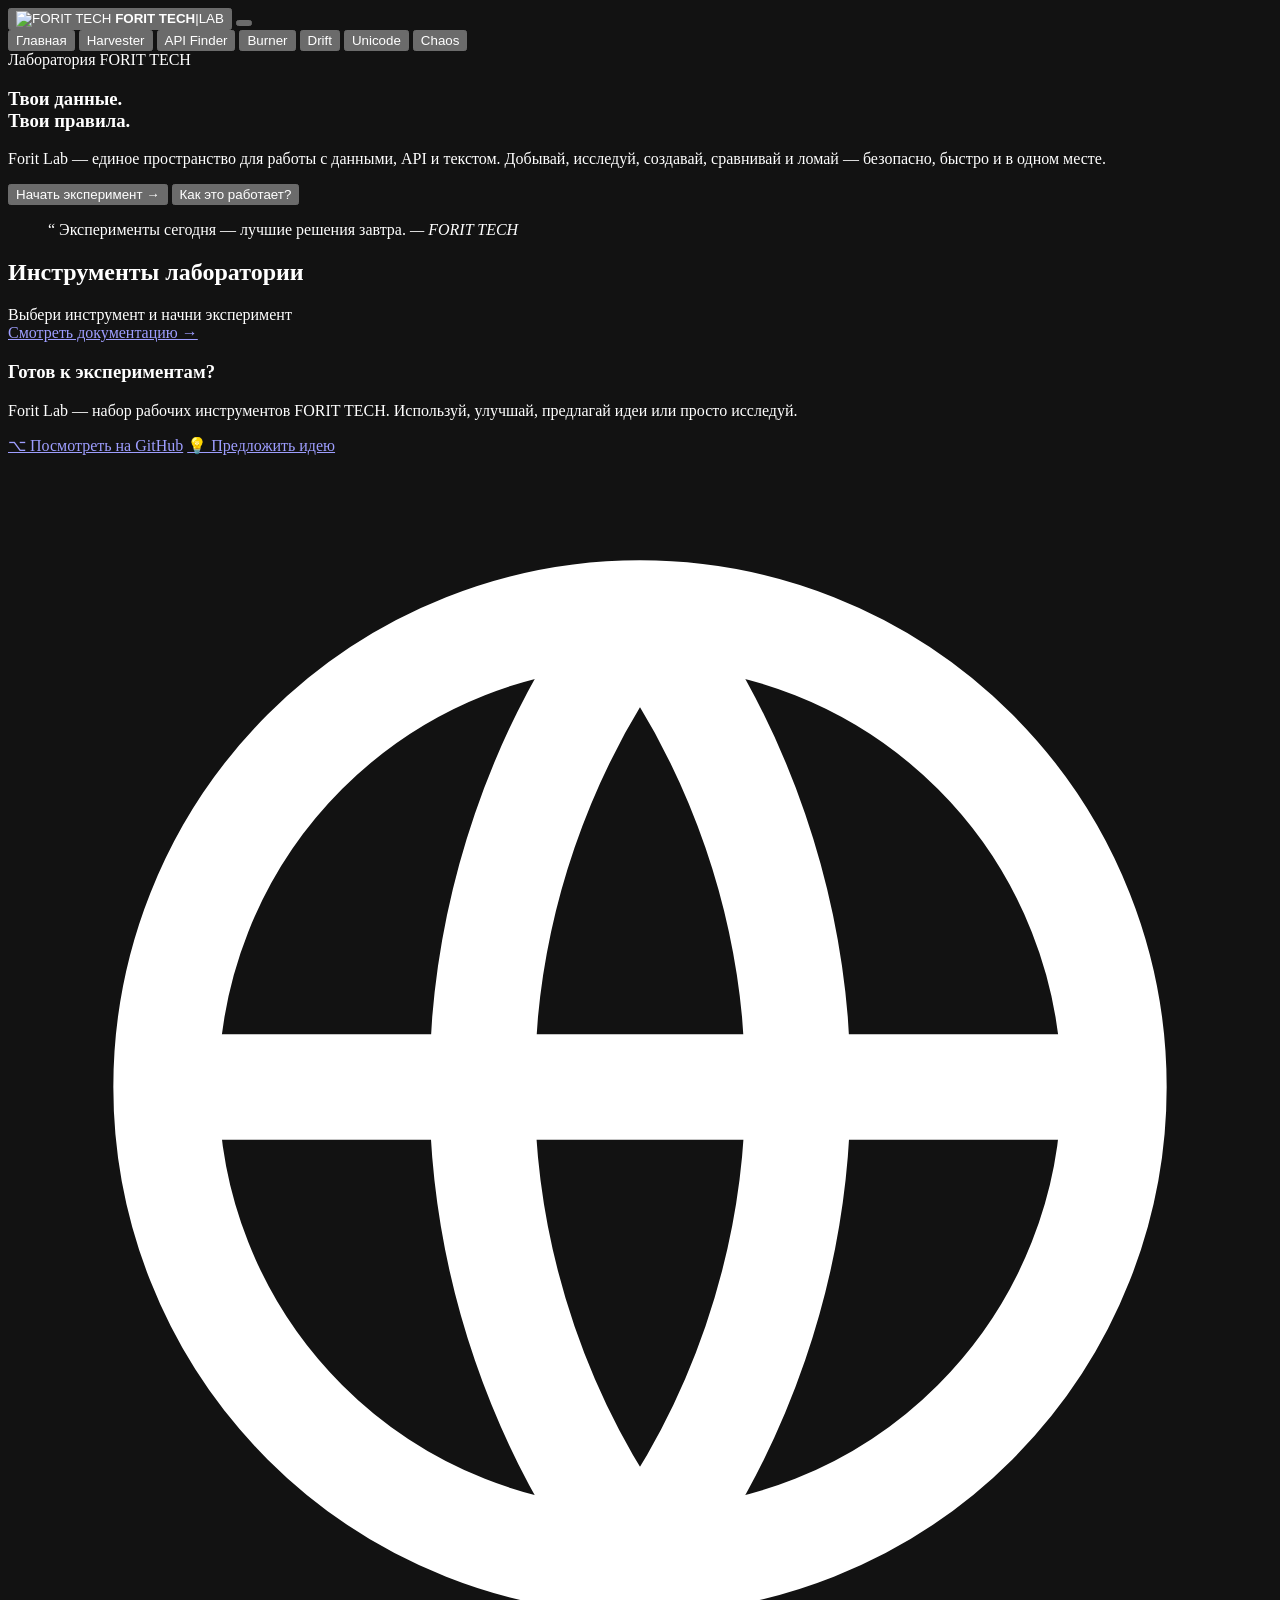
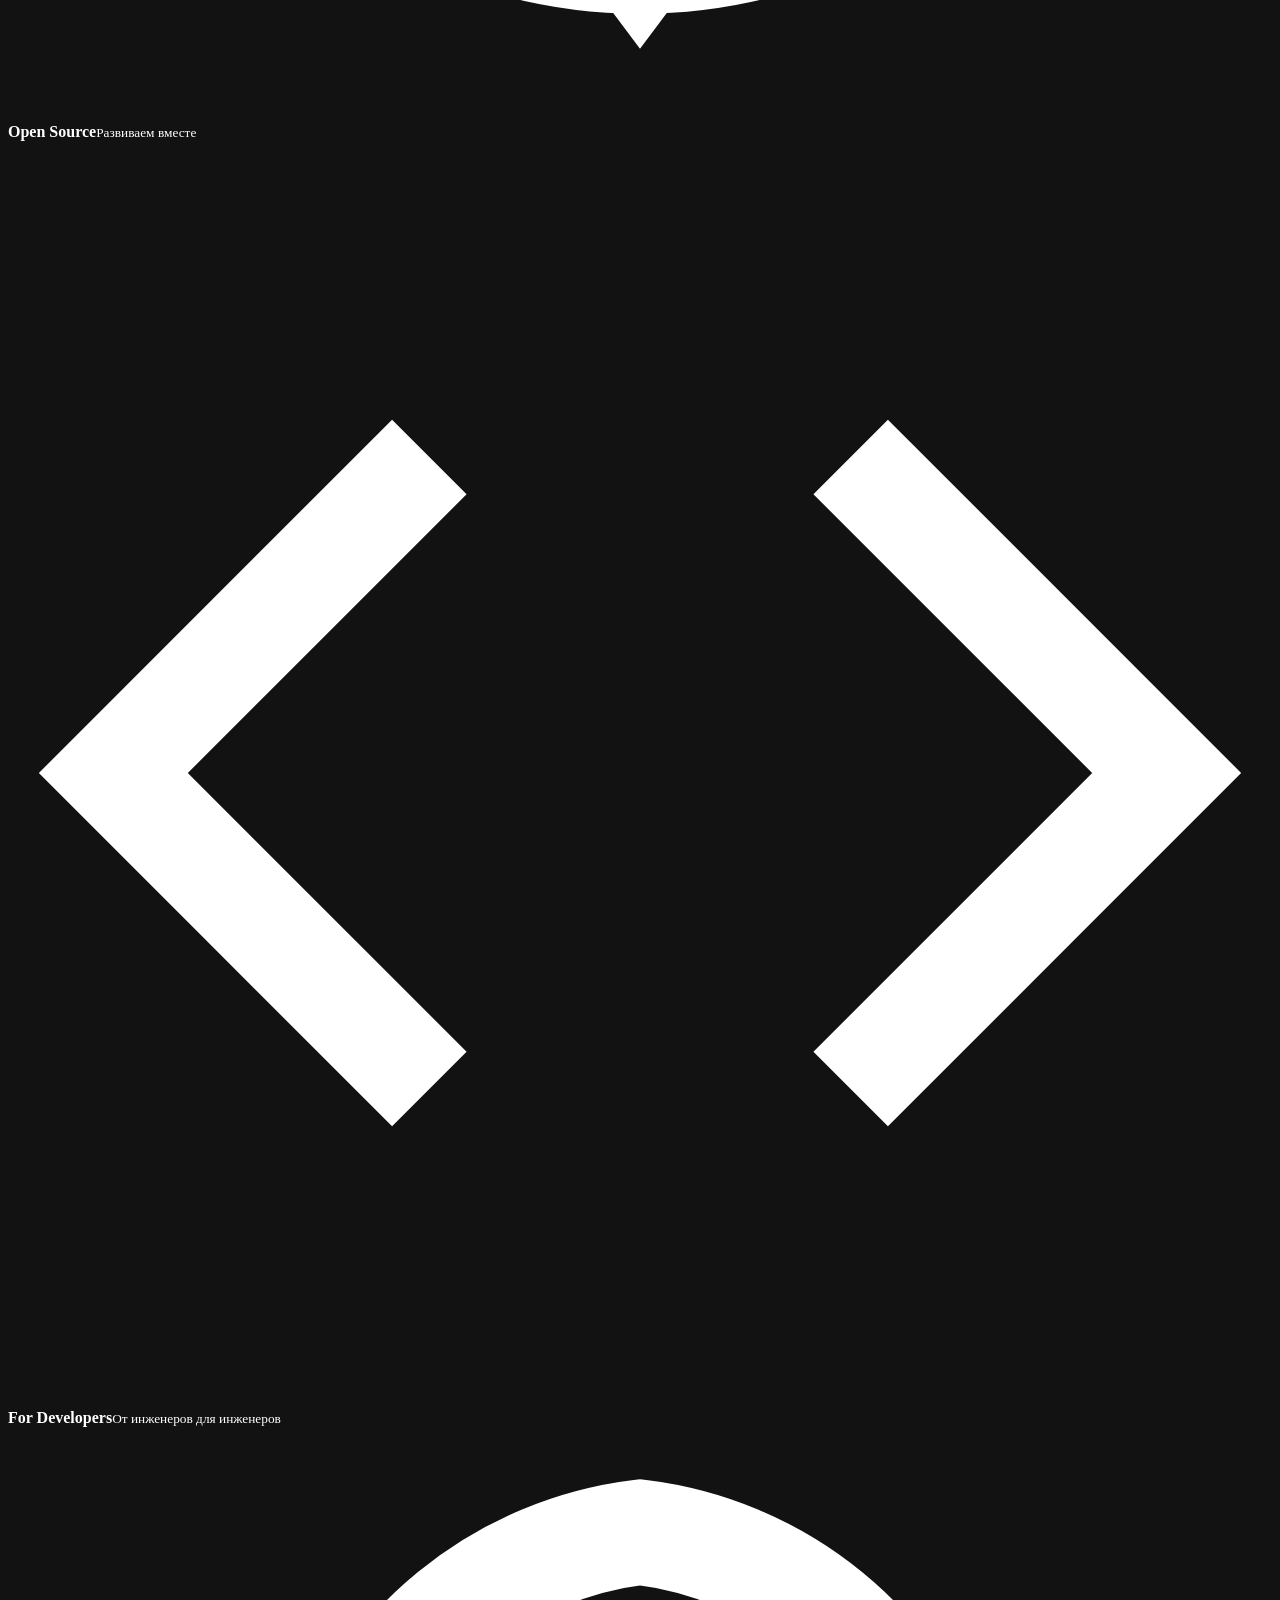
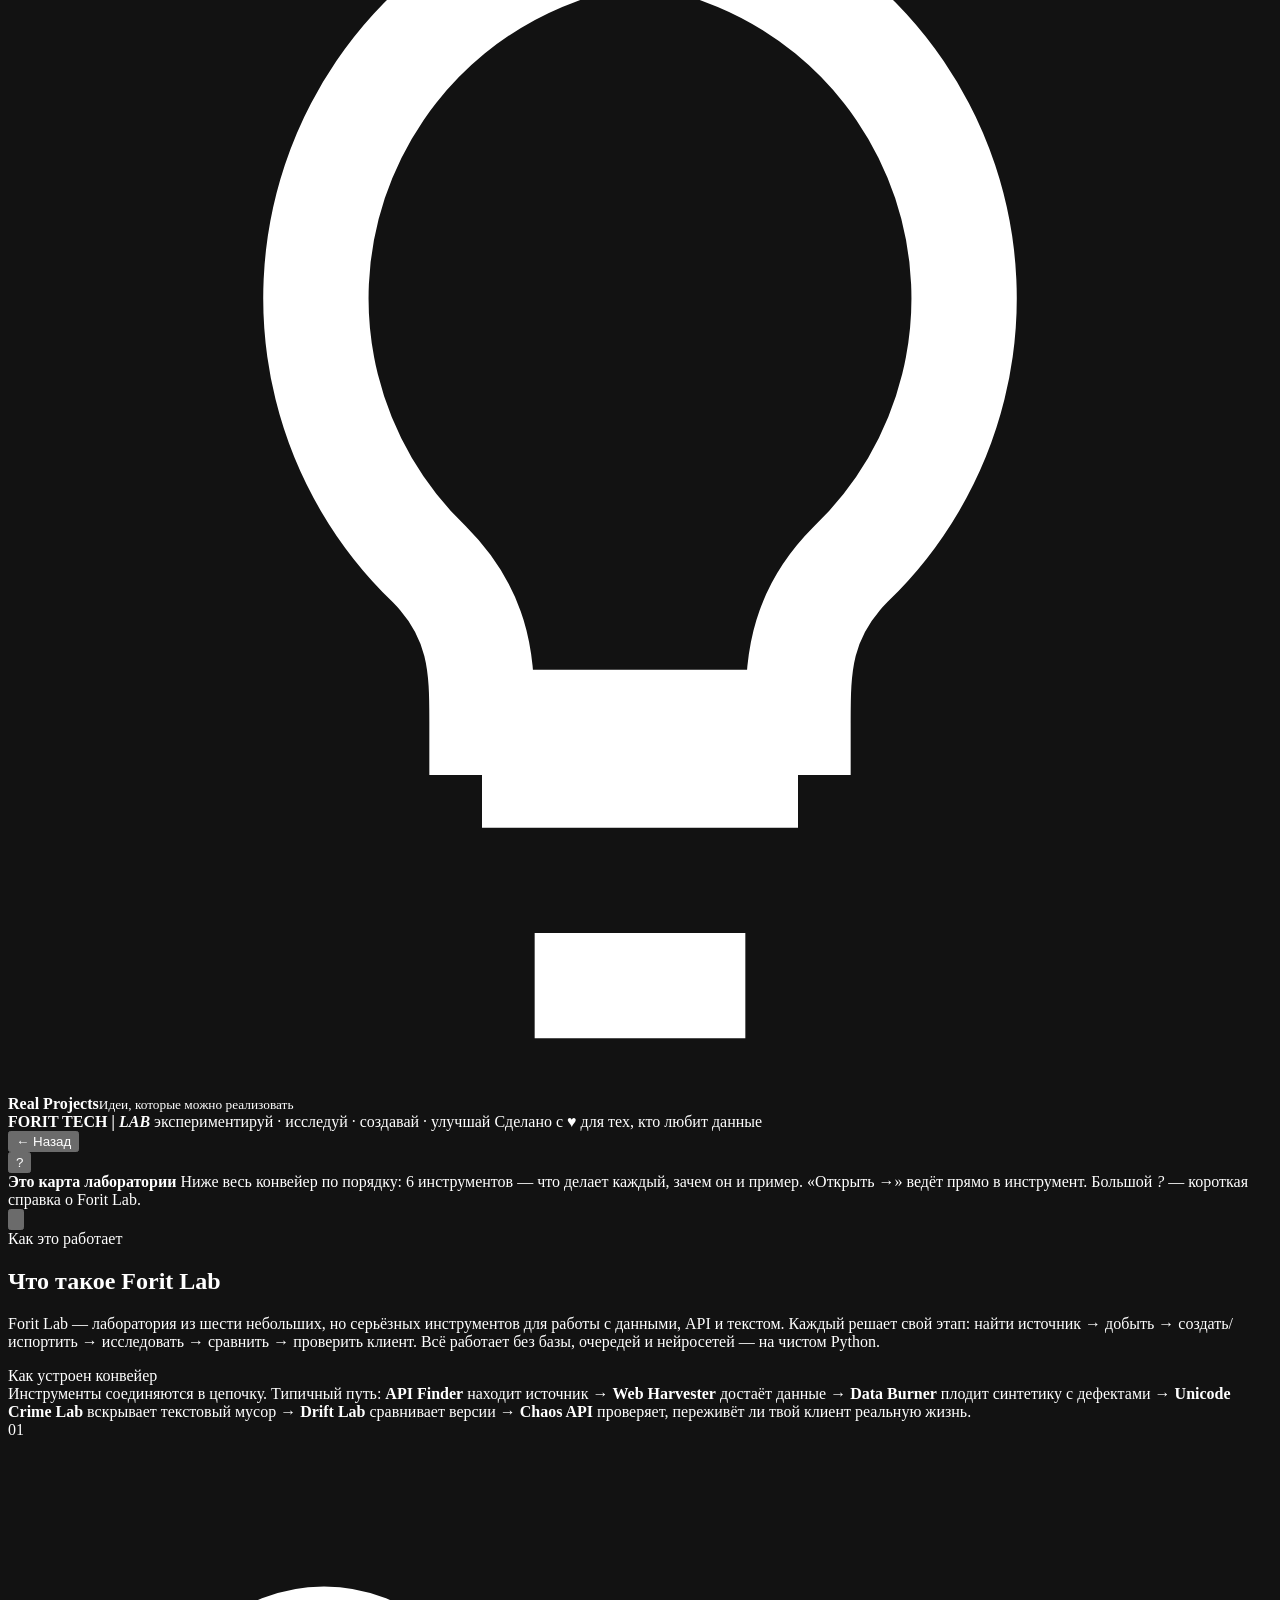
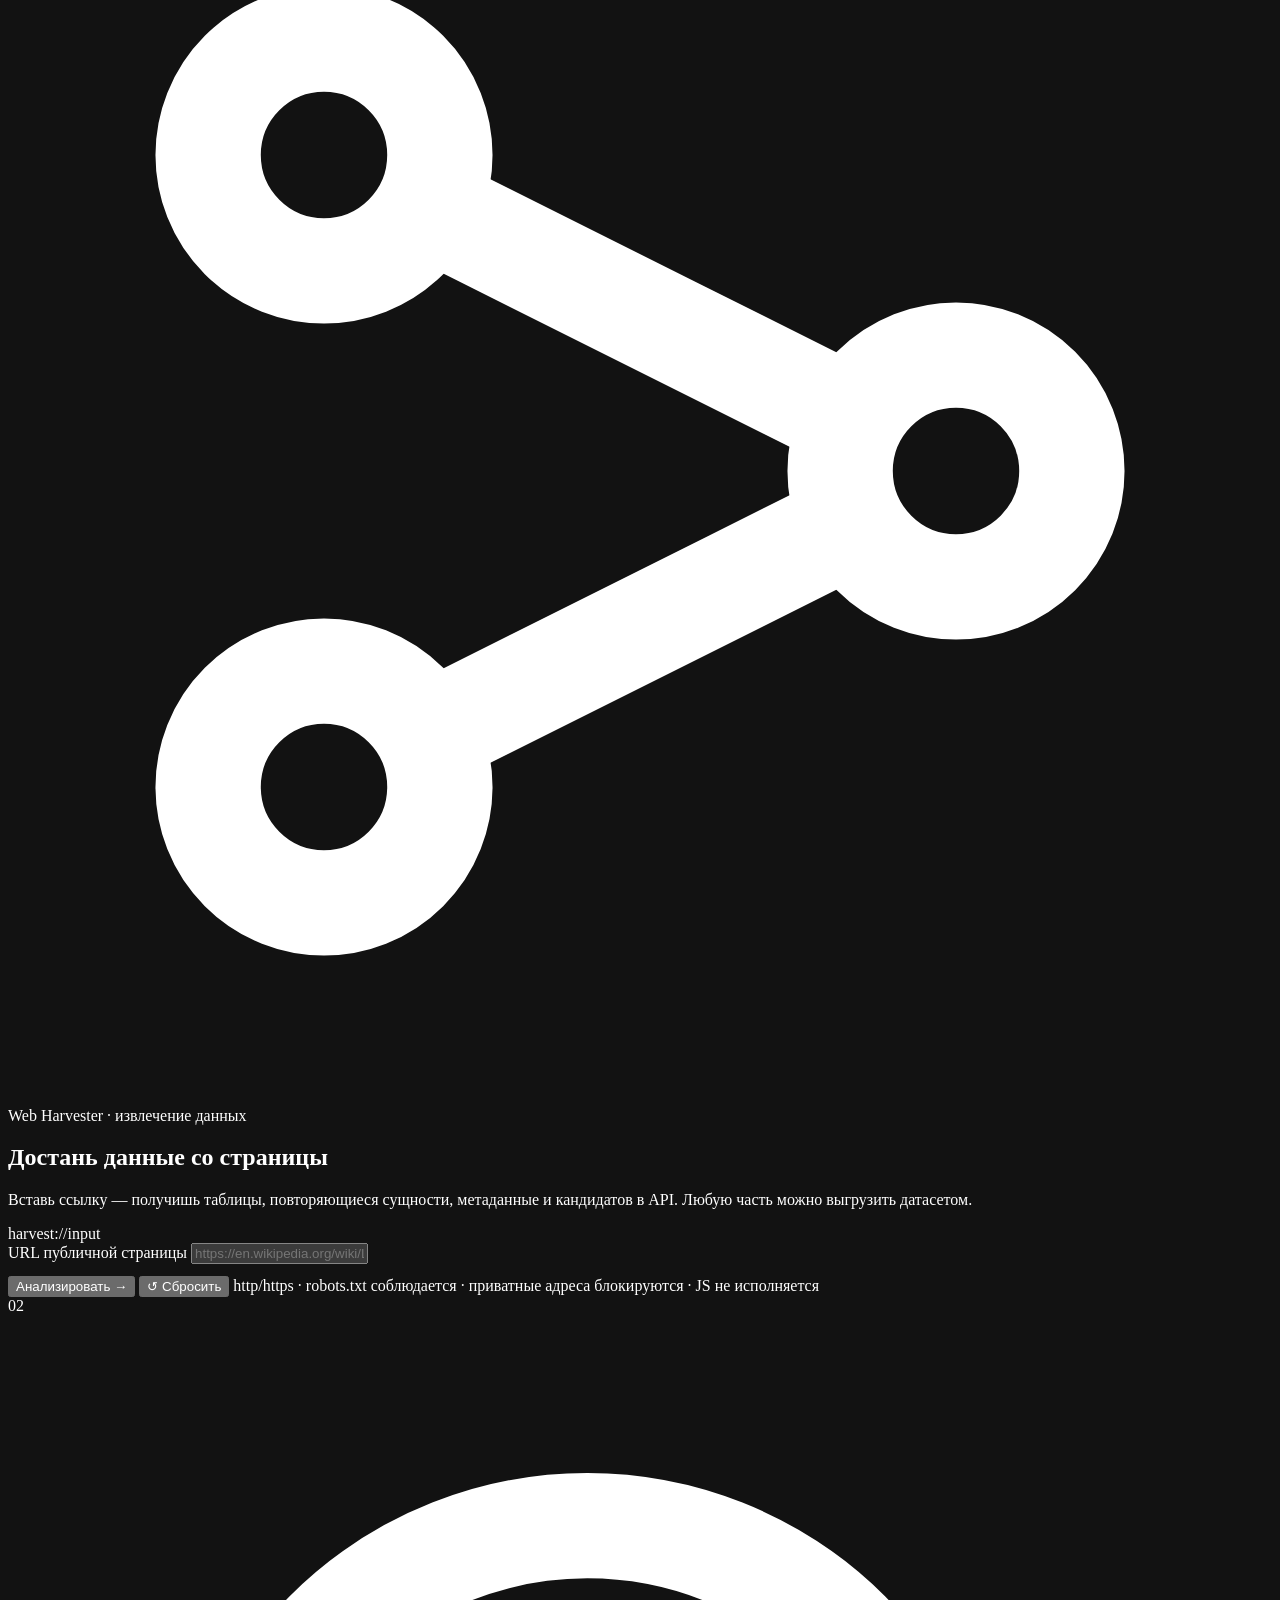
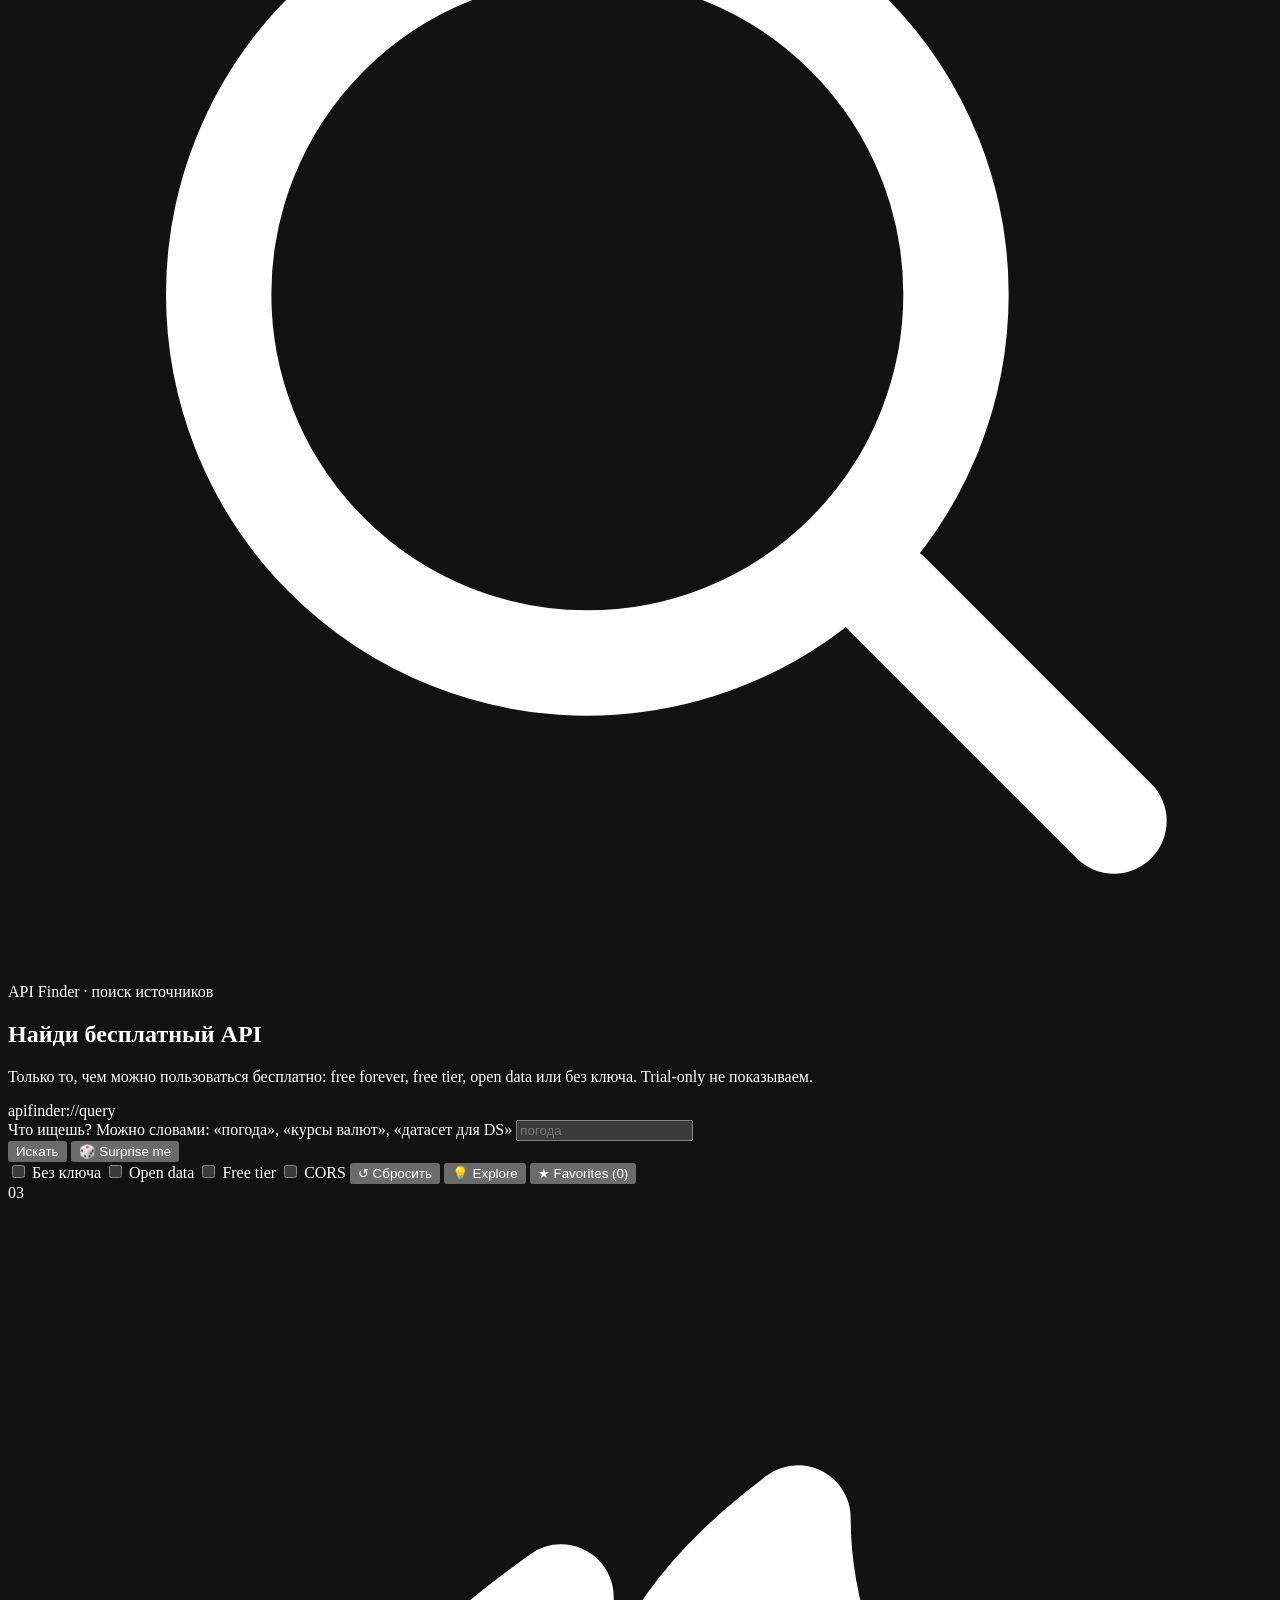
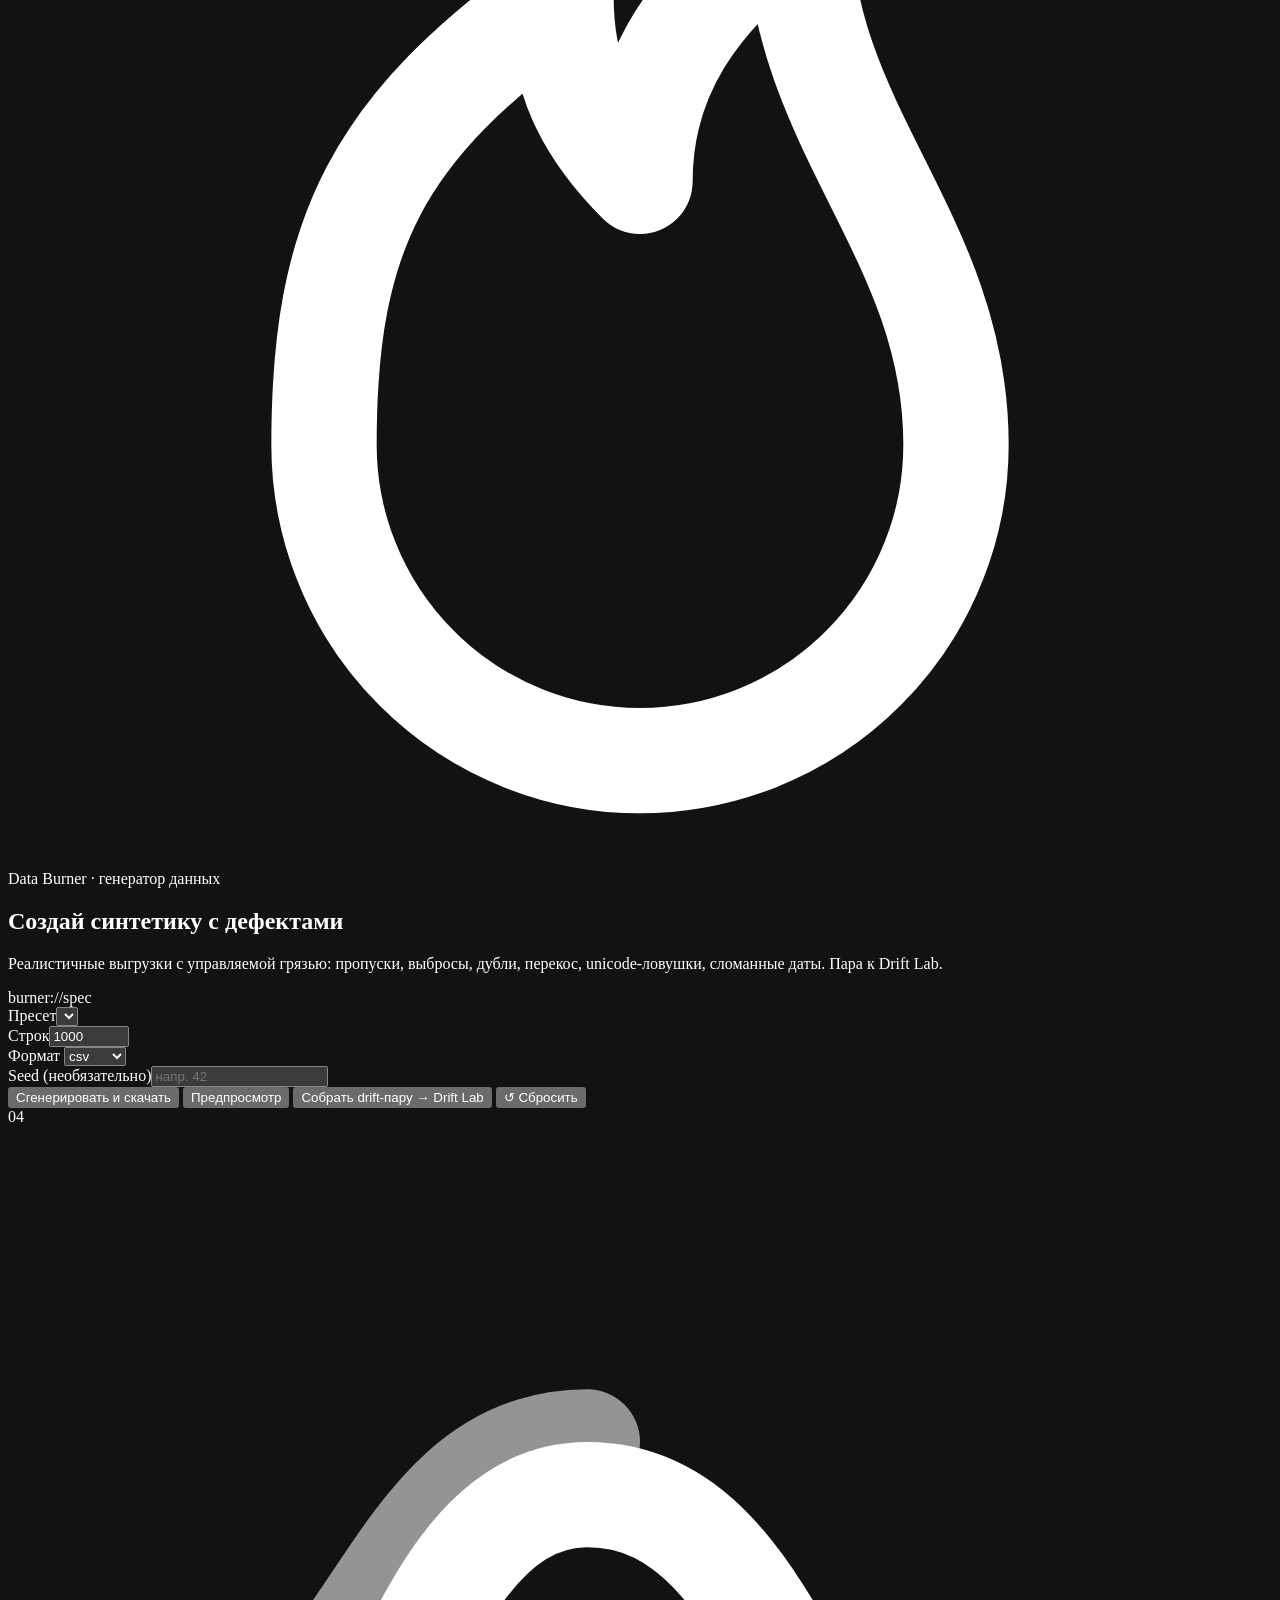
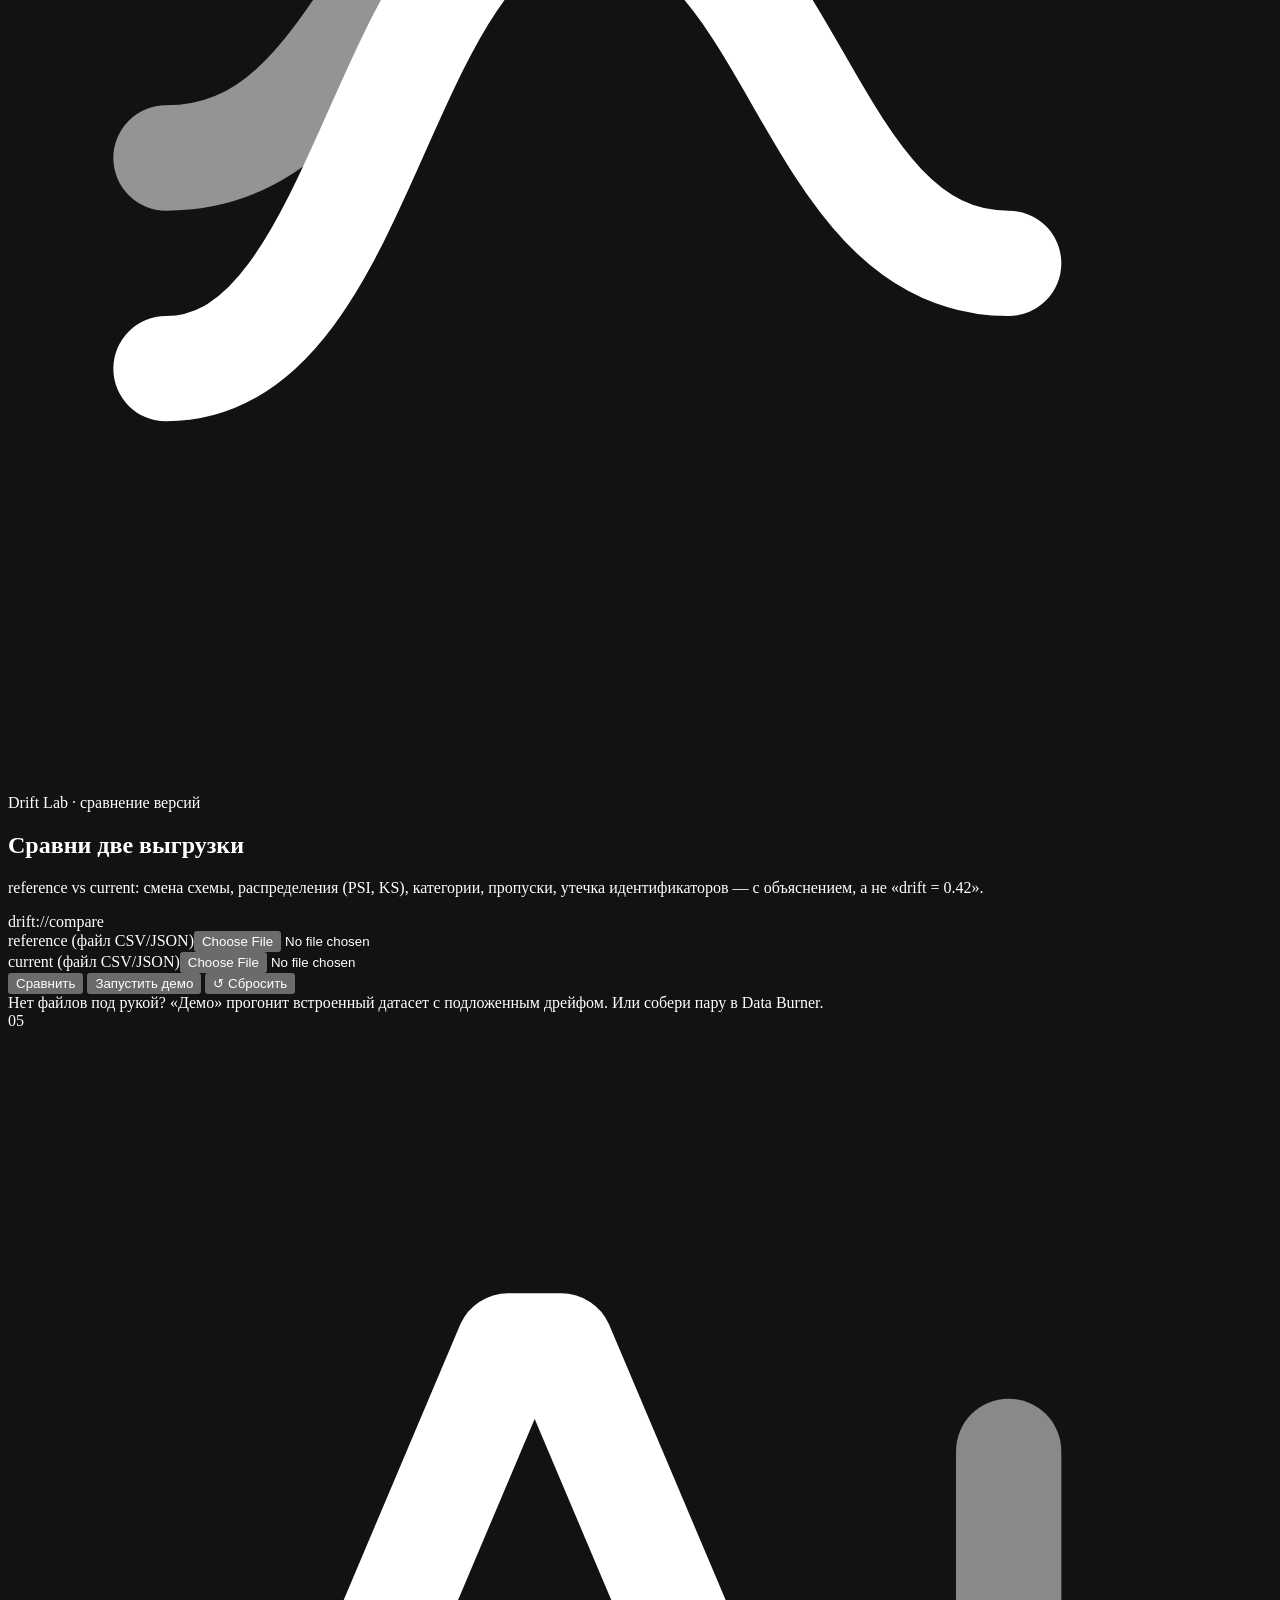
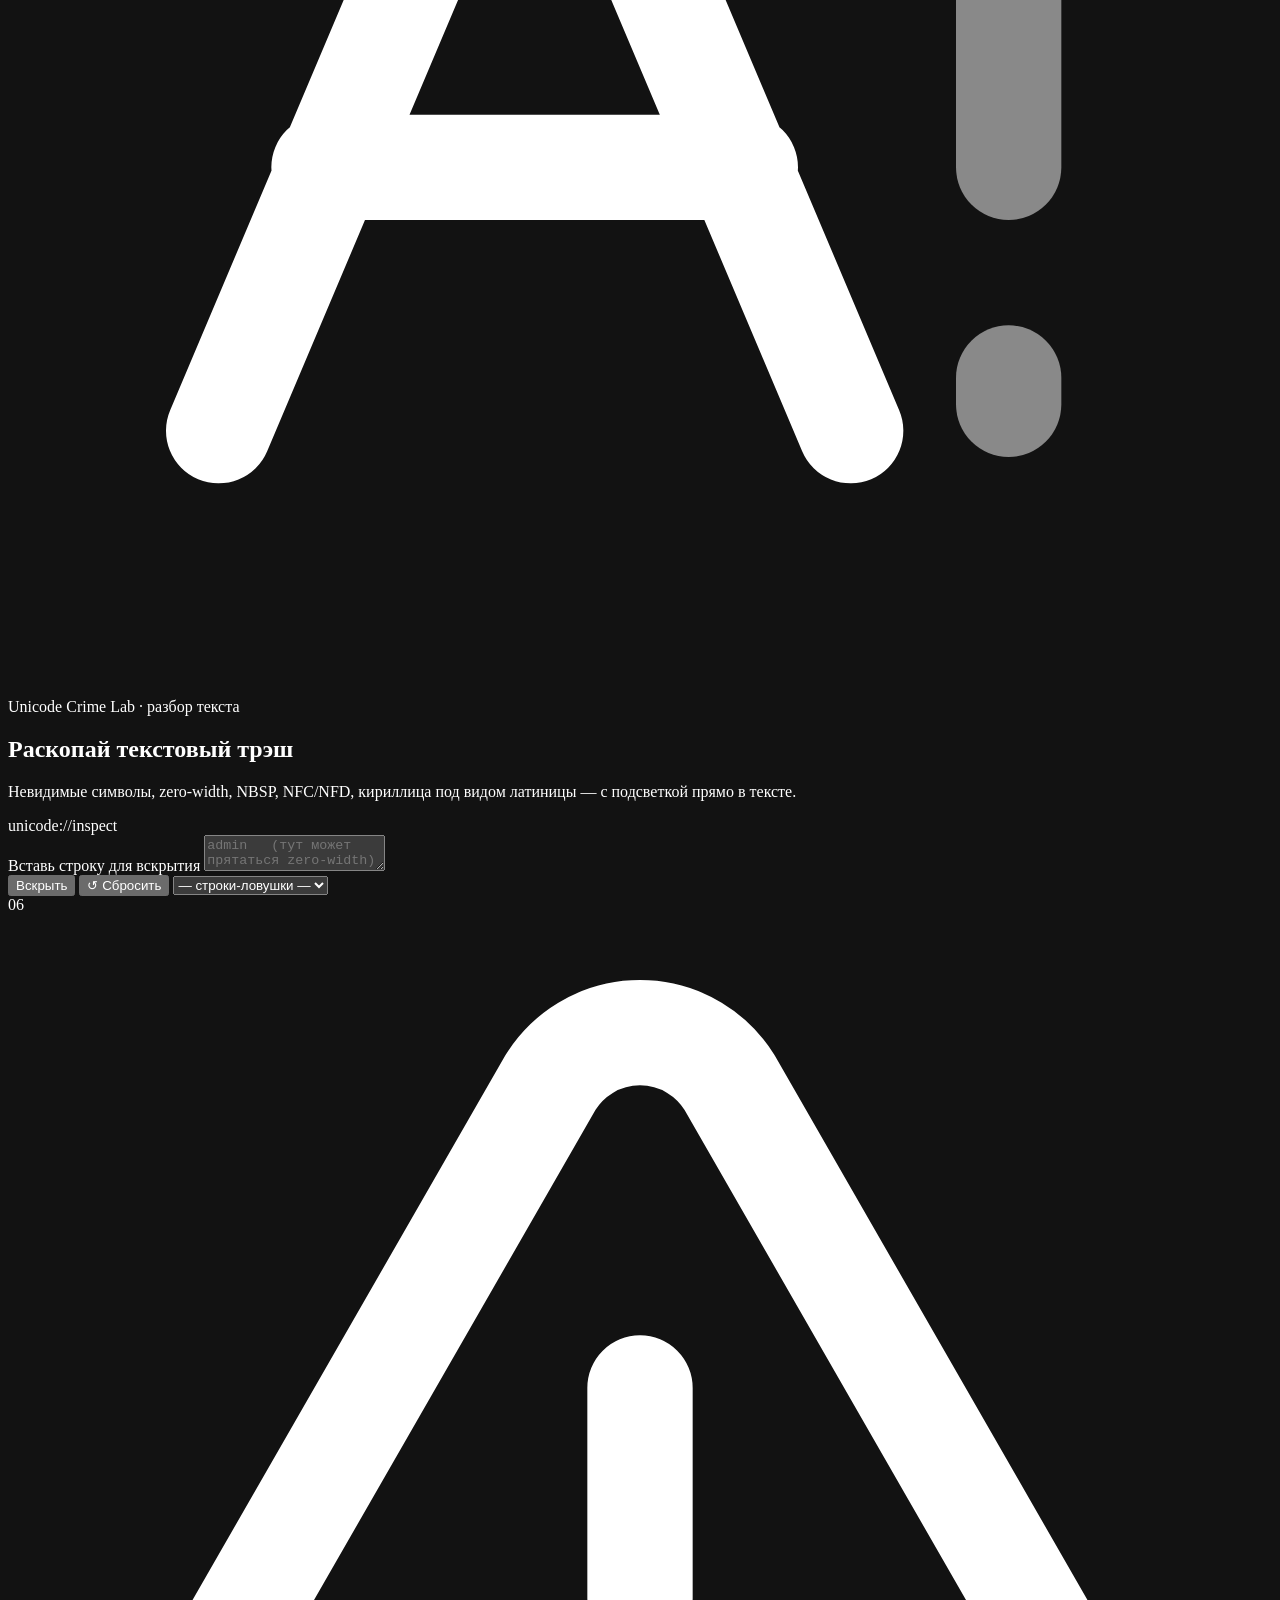
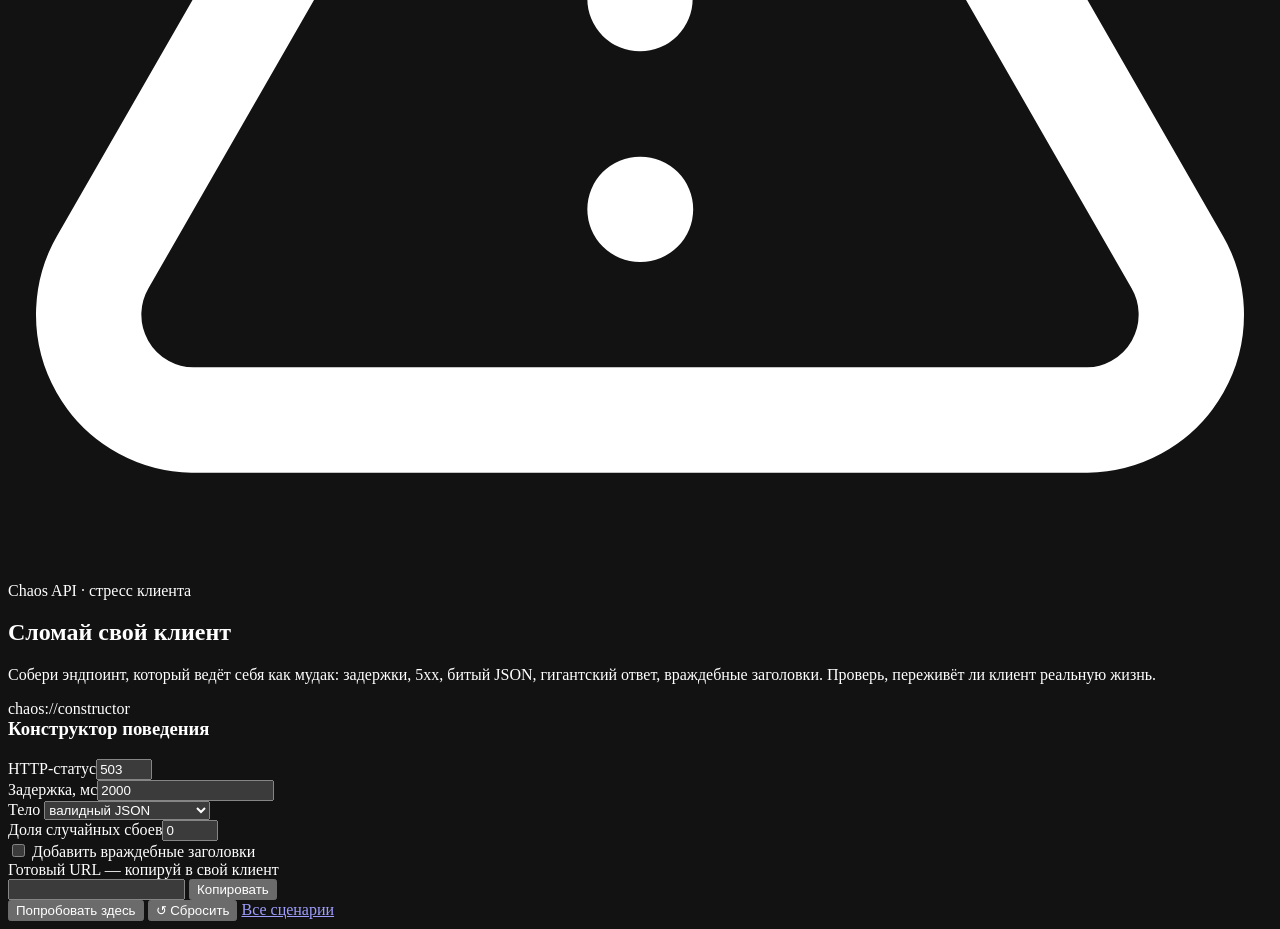
==== app/static/index.html @ af77c5bc "feat(ui): интерактивные подсказки на странице «Как это работает» и версия приложения в футере" ====
<!doctype html>
<html lang="ru" data-theme="dark">
<head>
  <meta charset="utf-8">
  <meta name="viewport" content="width=device-width, initial-scale=1, viewport-fit=cover">
  <meta name="theme-color" content="#050406">
  <meta name="color-scheme" content="dark">
  <meta name="format-detection" content="telephone=no">
  <link rel="apple-touch-icon" href="/brand/logo-fox.png">
  <title>Forit Lab — лаборатория данных FORIT TECH</title>
  <meta name="description" content="Единая лаборатория для работы с данными, API и текстом: добыть, создать, исследовать, сравнить и сломать — безопасно, быстро и в одном месте.">
  <link rel="icon" href="/brand/logo-fox.png">
  <link rel="stylesheet" href="/styles.css">
</head>
<body>
  <header class="top"><div class="top-inner">
    <button class="brand" data-nav="home">
      <img src="/brand/logo-fox.png" alt="FORIT TECH">
      <span class="wm"><b>FORIT TECH</b><span class="sep">|</span><span class="lab">LAB</span></span>
    </button>
    <button class="nav-toggle" id="navToggle" type="button" aria-controls="nav" aria-expanded="false" aria-label="Открыть меню">
      <span class="bars" aria-hidden="true"><i></i><i></i><i></i></span>
    </button>
    <nav id="nav" aria-label="Разделы">
      <button data-nav="home">Главная</button>
      <button data-nav="harvester">Harvester</button>
      <button data-nav="finder">API Finder</button>
      <button data-nav="burner">Burner</button>
      <button data-nav="drift">Drift</button>
      <button data-nav="unicode">Unicode</button>
      <button data-nav="chaos">Chaos</button>
    </nav>
  </div></header>
  <div class="nav-scrim" id="navScrim" aria-hidden="true"></div>

  <main>
    <!-- ГЛАВНАЯ -->
    <section class="view" id="view-home">
      <section class="hero">
        <div class="wrap"><div class="hero-content">
          <div class="eyebrow">Лаборатория FORIT TECH</div>
          <h1>Твои данные.<br><span class="g">Твои правила.</span></h1>
          <p class="hero-lead">Forit Lab — единое пространство для работы с данными, API и текстом. Добывай, исследуй, создавай, сравнивай и ломай — безопасно, быстро и в одном месте.</p>
          <div class="hero-cta">
            <button class="btn" data-nav="harvester">Начать эксперимент →</button>
            <button class="btn ghost" data-nav="about">Как это работает?</button>
          </div>
          <blockquote class="hero-quote">
            <span class="mk">“</span>
            Эксперименты сегодня — лучшие решения завтра.
            <cite>— FORIT TECH</cite>
          </blockquote>
        </div></div>
      </section>

      <div class="wrap">
        <section class="tools-sec">
          <div class="sec-head">
            <div><h2>Инструменты лаборатории</h2><div class="sub">Выбери инструмент и начни эксперимент</div></div>
            <a href="/docs" target="_blank">Смотреть документацию →</a>
          </div>
          <div class="tool-grid" id="toolGrid"></div>
        </section>
      </div>

      <section class="cta">
        <div class="wrap">
          <div class="cta-content">
            <h3>Готов к экспериментам?</h3>
            <p class="lead">Forit Lab — набор рабочих инструментов FORIT TECH. Используй, улучшай, предлагай идеи или просто исследуй.</p>
            <div class="cbtns">
              <a class="btn ghost" href="https://github.com/forit-tech/ForitLab" target="_blank" rel="noopener">⌥ Посмотреть на GitHub</a>
              <a class="btn" href="https://t.me/BOT3HAK" target="_blank" rel="noopener">💡 Предложить идею</a>
            </div>
            <div class="props">
              <div class="prop"><div class="ic"><svg viewBox="0 0 24 24" fill="none" stroke="currentColor" stroke-width="2"><circle cx="12" cy="12" r="9"/><path d="M3 12h18M12 3a15 15 0 0 1 0 18a15 15 0 0 1 0-18"/></svg></div><b>Open Source</b><small>Развиваем вместе</small></div>
              <div class="prop"><div class="ic"><svg viewBox="0 0 24 24" fill="none" stroke="currentColor" stroke-width="2"><path d="M8 6 2 12l6 6M16 6l6 6-6 6"/></svg></div><b>For Developers</b><small>От инженеров для инженеров</small></div>
              <div class="prop"><div class="ic"><svg viewBox="0 0 24 24" fill="none" stroke="currentColor" stroke-width="2"><path d="M9 18h6M10 22h4M12 2a7 7 0 0 0-4 12c1 1 1 2 1 3h6c0-1 0-2 1-3a7 7 0 0 0-4-12z"/></svg></div><b>Real Projects</b><small>Идеи, которые можно реализовать</small></div>
            </div>
          </div>
          <div class="safe"></div>
        </div>
        <footer class="foot"><div class="wrap">
          <span class="fx"><img src="/brand/logo-fox.png" alt=""><b>FORIT TECH <i>| LAB</i></b> <span class="app-version" data-app-version></span></span>
          <span class="mid">экспериментируй · исследуй · создавай · улучшай</span>
          <span>Сделано с ♥ для тех, кто любит данные</span>
        </div></footer>
      </section>
    </section>

    <!-- КАК ЭТО РАБОТАЕТ / О ПРОЕКТЕ -->
    <section class="view" id="view-about">
      <div class="back-row"><button class="back-link" type="button" data-back>← Назад</button></div>
      <div class="tool-hero about-hero" style="--tacc:#fb7132">
        <!-- маленький «?» — контекстная подсказка о самой странице (hover / focus / tap) -->
        <div class="th-hint" id="aboutHintWrap">
          <button class="th-num th-btn" type="button" id="aboutHintBtn" aria-expanded="false" aria-controls="aboutHint" aria-describedby="aboutHint" aria-label="Подсказка: что на этой странице">?</button>
          <div class="hint-pop" id="aboutHint" role="tooltip">
            <b>Это карта лаборатории</b>
            Ниже весь конвейер по порядку: 6 инструментов — что делает каждый, зачем он и пример. «Открыть →» ведёт прямо в инструмент.
            <span class="hint-foot">Большой <i>?</i> — короткая справка о Forit Lab.</span>
          </div>
        </div>
        <!-- большой «?» — справка «Что такое Forit Lab?» в модальном окне -->
        <button class="th-icon th-btn" type="button" id="aboutInfoBtn" aria-haspopup="dialog" aria-controls="aboutDialog" aria-label="Справка: что такое Forit Lab"><svg viewBox="0 0 24 24" fill="none" stroke="currentColor" stroke-width="2" stroke-linecap="round" stroke-linejoin="round" aria-hidden="true"><circle cx="12" cy="12" r="9"/><path d="M9.5 9a2.5 2.5 0 1 1 3.5 2.3c-.8.4-1 .8-1 1.7M12 17h.01"/></svg></button>
        <div class="th-text">
          <div class="eyebrow">Как это работает</div>
          <h2>Что такое Forit Lab</h2>
          <p>Forit Lab — лаборатория из шести небольших, но серьёзных инструментов для работы с данными, API и текстом. Каждый решает свой этап: найти источник → добыть → создать/испортить → исследовать → сравнить → проверить клиент. Всё работает без базы, очередей и нейросетей — на чистом Python.</p>
        </div>
      </div>

      <div class="rblock" style="--tacc:#fb7132"><div class="rb-head"><div class="rb-title"><span class="dotmark"></span>Как устроен конвейер</div></div>
        <div class="rb-body"><p class="rb-note" style="margin:0">Инструменты соединяются в цепочку. Типичный путь: <b>API Finder</b> находит источник → <b>Web Harvester</b> достаёт данные → <b>Data Burner</b> плодит синтетику с дефектами → <b>Unicode Crime Lab</b> вскрывает текстовый мусор → <b>Drift Lab</b> сравнивает версии → <b>Chaos API</b> проверяет, переживёт ли твой клиент реальную жизнь.</p></div>
      </div>

      <div id="aboutTools"></div>

      <dialog class="lab-modal" id="aboutDialog" aria-labelledby="aboutDialogTitle" aria-describedby="aboutDialogLead">
        <div class="lm-card">
          <div class="lm-head">
            <img class="lm-fox" src="/brand/logo-fox.png" alt="">
            <div class="lm-titles">
              <div class="eyebrow">Справка</div>
              <h3 id="aboutDialogTitle">Что такое Forit Lab?</h3>
            </div>
            <button class="lm-close" type="button" data-close aria-label="Закрыть справку">
              <svg viewBox="0 0 24 24" fill="none" stroke="currentColor" stroke-width="2.2" stroke-linecap="round" aria-hidden="true"><path d="M6 6l12 12M18 6 6 18"/></svg>
            </button>
          </div>
          <div class="lm-body">
            <p id="aboutDialogLead">Лаборатория FORIT TECH: шесть инструментов для данных, API и текста в одном интерфейсе. Работает на чистом Python — без базы, очередей и нейросетей.</p>
            <ul class="lm-list">
              <li><button type="button" data-nav="finder" style="--tacc:#a855f7"><b>API Finder</b><span>найти бесплатный API под задачу</span></button></li>
              <li><button type="button" data-nav="harvester" style="--tacc:#22d3ee"><b>Web Harvester</b><span>достать таблицы и сущности со страницы</span></button></li>
              <li><button type="button" data-nav="burner" style="--tacc:#fb7132"><b>Data Burner</b><span>сгенерировать синтетику с дефектами</span></button></li>
              <li><button type="button" data-nav="unicode" style="--tacc:#c084fc"><b>Unicode Crime Lab</b><span>найти невидимый мусор в тексте</span></button></li>
              <li><button type="button" data-nav="drift" style="--tacc:#3b82f6"><b>Drift Lab</b><span>сравнить две версии данных</span></button></li>
              <li><button type="button" data-nav="chaos" style="--tacc:#f43f5e"><b>Chaos API</b><span>проверить клиент на плохих ответах</span></button></li>
            </ul>
            <p class="lm-note">Эта страница — подробная карта: что делает каждый инструмент, зачем он нужен и пример использования.</p>
          </div>
          <div class="lm-foot">
            <button class="btn ghost" type="button" data-close>Понятно</button>
            <button class="btn" type="button" data-nav="finder">Начать с API Finder →</button>
          </div>
        </div>
      </dialog>
    </section>

    <!-- WEB HARVESTER -->
    <section class="view" id="view-harvester" style="--tacc:#22d3ee">
      <div class="tool-hero">
        <div class="th-num">01</div>
        <div class="th-icon"><svg viewBox="0 0 24 24" fill="none" stroke="currentColor" stroke-width="2" stroke-linecap="round" stroke-linejoin="round"><circle cx="6" cy="6" r="2.2"/><circle cx="6" cy="18" r="2.2"/><circle cx="18" cy="12" r="2.2"/><path d="M8 7l8 4M8 17l8-4"/><rect x="14.5" y="9.5" width="7" height="5" rx="1" opacity=".0"/></svg></div>
        <div class="th-text">
          <div class="eyebrow">Web Harvester · извлечение данных</div>
          <h2>Достань данные со страницы</h2>
          <p>Вставь ссылку — получишь таблицы, повторяющиеся сущности, метаданные и кандидатов в API. Любую часть можно выгрузить датасетом.</p>
        </div>
      </div>
      <div class="console">
        <div class="console-bar"><span class="dot r"></span><span class="dot y"></span><span class="dot g"></span><span class="c-label">harvest://input</span></div>
        <div class="console-body">
          <div class="field" style="margin-bottom:12px">
            <label>URL публичной страницы</label>
            <input type="url" id="hvUrl" placeholder="https://en.wikipedia.org/wiki/List_of_countries_by_GDP_(nominal)">
          </div>
          <div class="c-actions">
            <button class="btn" id="hvGo">Анализировать →</button>
            <button class="btn ghost" id="hvReset">↺ Сбросить</button>
            <span class="muted">http/https · robots.txt соблюдается · приватные адреса блокируются · JS не исполняется</span>
          </div>
        </div>
      </div>
      <div id="hvOut"></div>
    </section>

    <!-- API FINDER -->
    <section class="view" id="view-finder" style="--tacc:#a855f7">
      <div class="tool-hero">
        <div class="th-num">02</div>
        <div class="th-icon"><svg viewBox="0 0 24 24" fill="none" stroke="currentColor" stroke-width="2" stroke-linecap="round" stroke-linejoin="round"><circle cx="11" cy="11" r="7"/><path d="m21 21-4.3-4.3"/></svg></div>
        <div class="th-text">
          <div class="eyebrow">API Finder · поиск источников</div>
          <h2>Найди бесплатный API</h2>
          <p>Только то, чем можно пользоваться бесплатно: free forever, free tier, open data или без ключа. Trial-only не показываем.</p>
        </div>
      </div>
      <div class="console">
        <div class="console-bar"><span class="dot r"></span><span class="dot y"></span><span class="dot g"></span><span class="c-label">apifinder://query</span></div>
        <div class="console-body">
        <div class="row">
          <div class="field" style="flex:3">
            <label>Что ищешь? Можно словами: «погода», «курсы валют», «датасет для DS»</label>
            <input type="text" id="afQuery" placeholder="погода">
          </div>
          <div class="field field-actions">
            <button class="btn" id="afSearch">Искать</button>
            <button class="btn ghost" id="afSurprise" title="Связка API + идея проекта">🎲 Surprise me</button>
          </div>
        </div>
        <div class="chips" id="afCats"></div>
        <div class="toggle-row">
          <label class="toggle"><input type="checkbox" id="afNoKey"> Без ключа</label>
          <label class="toggle"><input type="checkbox" id="afOpenData"> Open data</label>
          <label class="toggle"><input type="checkbox" id="afFreeTier"> Free tier</label>
          <label class="toggle"><input type="checkbox" id="afCors"> CORS</label>
          <span class="tr-actions"><button class="btn ghost sm" id="afReset">↺ Сбросить</button>
          <button class="btn ghost sm" id="afExplore">💡 Explore</button>
          <button class="btn ghost sm" id="afFav">★ Favorites (<span id="afFavCount">0</span>)</button></span>
        </div>
        </div>
      </div>
      <div id="afOut"></div>
    </section>

    <!-- DATA BURNER -->
    <section class="view" id="view-burner" style="--tacc:#fb7132">
      <div class="tool-hero">
        <div class="th-num">03</div>
        <div class="th-icon"><svg viewBox="0 0 24 24" fill="none" stroke="currentColor" stroke-width="2" stroke-linecap="round" stroke-linejoin="round"><path d="M12 22a6 6 0 0 0 6-6c0-4-3-6-3-10-2 1.5-3 3-3 5-1-1-1.5-2-1.5-3.5C7 10 6 12 6 16a6 6 0 0 0 6 6z"/></svg></div>
        <div class="th-text">
          <div class="eyebrow">Data Burner · генератор данных</div>
          <h2>Создай синтетику с дефектами</h2>
          <p>Реалистичные выгрузки с управляемой грязью: пропуски, выбросы, дубли, перекос, unicode-ловушки, сломанные даты. Пара к Drift Lab.</p>
        </div>
      </div>
      <div class="console">
        <div class="console-bar"><span class="dot r"></span><span class="dot y"></span><span class="dot g"></span><span class="c-label">burner://spec</span></div>
        <div class="console-body">
        <div class="row">
          <div class="field"><label>Пресет</label><select id="buPreset"></select></div>
          <div class="field"><label>Строк</label><input type="number" id="buRows" value="1000" min="1" max="100000"></div>
          <div class="field"><label>Формат</label>
            <select id="buFormat"><option>csv</option><option>tsv</option><option>json</option><option>ndjson</option></select>
          </div>
          <div class="field"><label>Seed (необязательно)</label><input type="number" id="buSeed" placeholder="напр. 42"></div>
        </div>
        <div id="buPresetDesc" class="muted"></div>
        <div class="divider"></div>
        <div class="row">
          <button class="btn" id="buGen">Сгенерировать и скачать</button>
          <button class="btn ghost" id="buPreview">Предпросмотр</button>
          <button class="btn ghost" id="buPair" title="reference + current с дрейфом → Drift Lab">Собрать drift-пару → Drift Lab</button>
          <button class="btn ghost" id="buReset">↺ Сбросить</button>
        </div>
        </div>
      </div>
      <div id="buOut"></div>
    </section>

    <!-- DRIFT LAB -->
    <section class="view" id="view-drift" style="--tacc:#3b82f6">
      <div class="tool-hero">
        <div class="th-num">04</div>
        <div class="th-icon"><svg viewBox="0 0 24 24" fill="none" stroke="currentColor" stroke-width="2" stroke-linecap="round" stroke-linejoin="round"><path d="M3 16c4 0 4-9 8-9s4 7 8 7"/><path d="M3 12c4 0 4-6 8-6" opacity=".55"/></svg></div>
        <div class="th-text">
          <div class="eyebrow">Drift Lab · сравнение версий</div>
          <h2>Сравни две выгрузки</h2>
          <p>reference vs current: смена схемы, распределения (PSI, KS), категории, пропуски, утечка идентификаторов — с объяснением, а не «drift = 0.42».</p>
        </div>
      </div>
      <div class="console">
        <div class="console-bar"><span class="dot r"></span><span class="dot y"></span><span class="dot g"></span><span class="c-label">drift://compare</span></div>
        <div class="console-body">
        <div class="row">
          <div class="field"><label>reference (файл CSV/JSON)</label><input type="file" id="drRef" accept=".csv,.tsv,.json,.jsonl,.ndjson"></div>
          <div class="field"><label>current (файл CSV/JSON)</label><input type="file" id="drCur" accept=".csv,.tsv,.json,.jsonl,.ndjson"></div>
        </div>
        <div class="row">
          <button class="btn" id="drGo">Сравнить</button>
          <button class="btn ghost" id="drDemo">Запустить демо</button>
          <button class="btn ghost" id="drReset">↺ Сбросить</button>
        </div>
        <div class="muted">Нет файлов под рукой? «Демо» прогонит встроенный датасет с подложенным дрейфом. Или собери пару в Data Burner.</div>
        </div>
      </div>
      <div id="drOut"></div>
    </section>

    <!-- UNICODE CRIME LAB -->
    <section class="view" id="view-unicode" style="--tacc:#c084fc">
      <div class="tool-hero">
        <div class="th-num">05</div>
        <div class="th-icon"><svg viewBox="0 0 24 24" fill="none" stroke="currentColor" stroke-width="2" stroke-linecap="round" stroke-linejoin="round"><path d="M4 19 9.5 6h1L16 19M6 14h8"/><path d="M19 8v6" opacity=".5"/><path d="M19 18v.5" opacity=".5"/></svg></div>
        <div class="th-text">
          <div class="eyebrow">Unicode Crime Lab · разбор текста</div>
          <h2>Раскопай текстовый трэш</h2>
          <p>Невидимые символы, zero-width, NBSP, NFC/NFD, кириллица под видом латиницы — с подсветкой прямо в тексте.</p>
        </div>
      </div>
      <div class="console">
        <div class="console-bar"><span class="dot r"></span><span class="dot y"></span><span class="dot g"></span><span class="c-label">unicode://inspect</span></div>
        <div class="console-body">
        <div class="field">
          <label>Вставь строку для вскрытия</label>
          <textarea id="unText" placeholder="admin​   (тут может прятаться zero-width)"></textarea>
        </div>
        <div class="row">
          <button class="btn" id="unGo">Вскрыть</button>
          <button class="btn ghost" id="unReset">↺ Сбросить</button>
          <select id="unSample" class="btn ghost" style="color:var(--text)"><option value="">— строки-ловушки —</option></select>
        </div>
        </div>
      </div>
      <div id="unOut"></div>
    </section>

    <!-- CHAOS API -->
    <section class="view" id="view-chaos" style="--tacc:#f43f5e">
      <div class="tool-hero">
        <div class="th-num">06</div>
        <div class="th-icon"><svg viewBox="0 0 24 24" fill="none" stroke="currentColor" stroke-width="2" stroke-linecap="round" stroke-linejoin="round"><path d="M10.3 3.2 1.8 18a2 2 0 0 0 1.7 3h17a2 2 0 0 0 1.7-3L13.7 3.2a2 2 0 0 0-3.4 0z"/><path d="M12 9v4M12 17h.01"/></svg></div>
        <div class="th-text">
          <div class="eyebrow">Chaos API · стресс клиента</div>
          <h2>Сломай свой клиент</h2>
          <p>Собери эндпоинт, который ведёт себя как мудак: задержки, 5xx, битый JSON, гигантский ответ, враждебные заголовки. Проверь, переживёт ли клиент реальную жизнь.</p>
        </div>
      </div>
      <div class="console">
        <div class="console-bar"><span class="dot r"></span><span class="dot y"></span><span class="dot g"></span><span class="c-label">chaos://constructor</span></div>
        <div class="console-body">
        <h3 style="margin-top:0">Конструктор поведения</h3>
        <div class="row">
          <div class="field"><label>HTTP-статус</label><input type="number" id="chStatus" value="503" min="100" max="599"></div>
          <div class="field"><label>Задержка, мс</label><input type="number" id="chDelay" value="2000" min="0"></div>
          <div class="field"><label>Тело</label>
            <select id="chBody">
              <option value="json">валидный JSON</option>
              <option value="malformed_json">битый JSON</option>
              <option value="text">текст</option>
              <option value="html">HTML под видом JSON</option>
              <option value="empty">пустое</option>
              <option value="huge">гигантское</option>
            </select>
          </div>
          <div class="field"><label>Доля случайных сбоев</label><input type="number" id="chFail" value="0" min="0" max="1" step="0.1"></div>
        </div>
        <label class="toggle"><input type="checkbox" id="chHostile"> Добавить враждебные заголовки</label>
        <div class="divider"></div>
        <div class="field">
          <label>Готовый URL — копируй в свой клиент</label>
          <div class="copy-row">
            <input type="text" id="chUrl" readonly>
            <button class="btn sm" id="chCopy">Копировать</button>
          </div>
        </div>
        <div class="row">
          <button class="btn" id="chTry">Попробовать здесь</button>
          <button class="btn ghost" id="chReset">↺ Сбросить</button>
          <a class="btn ghost sm" href="/api/chaos/scenarios" target="_blank" style="display:inline-flex;align-items:center">Все сценарии</a>
        </div>
        </div>
      </div>
      <div id="chOut"></div>
    </section>
  </main>

  <div id="toasts"></div>
  <script src="/app.js"></script>
</body>
</html>
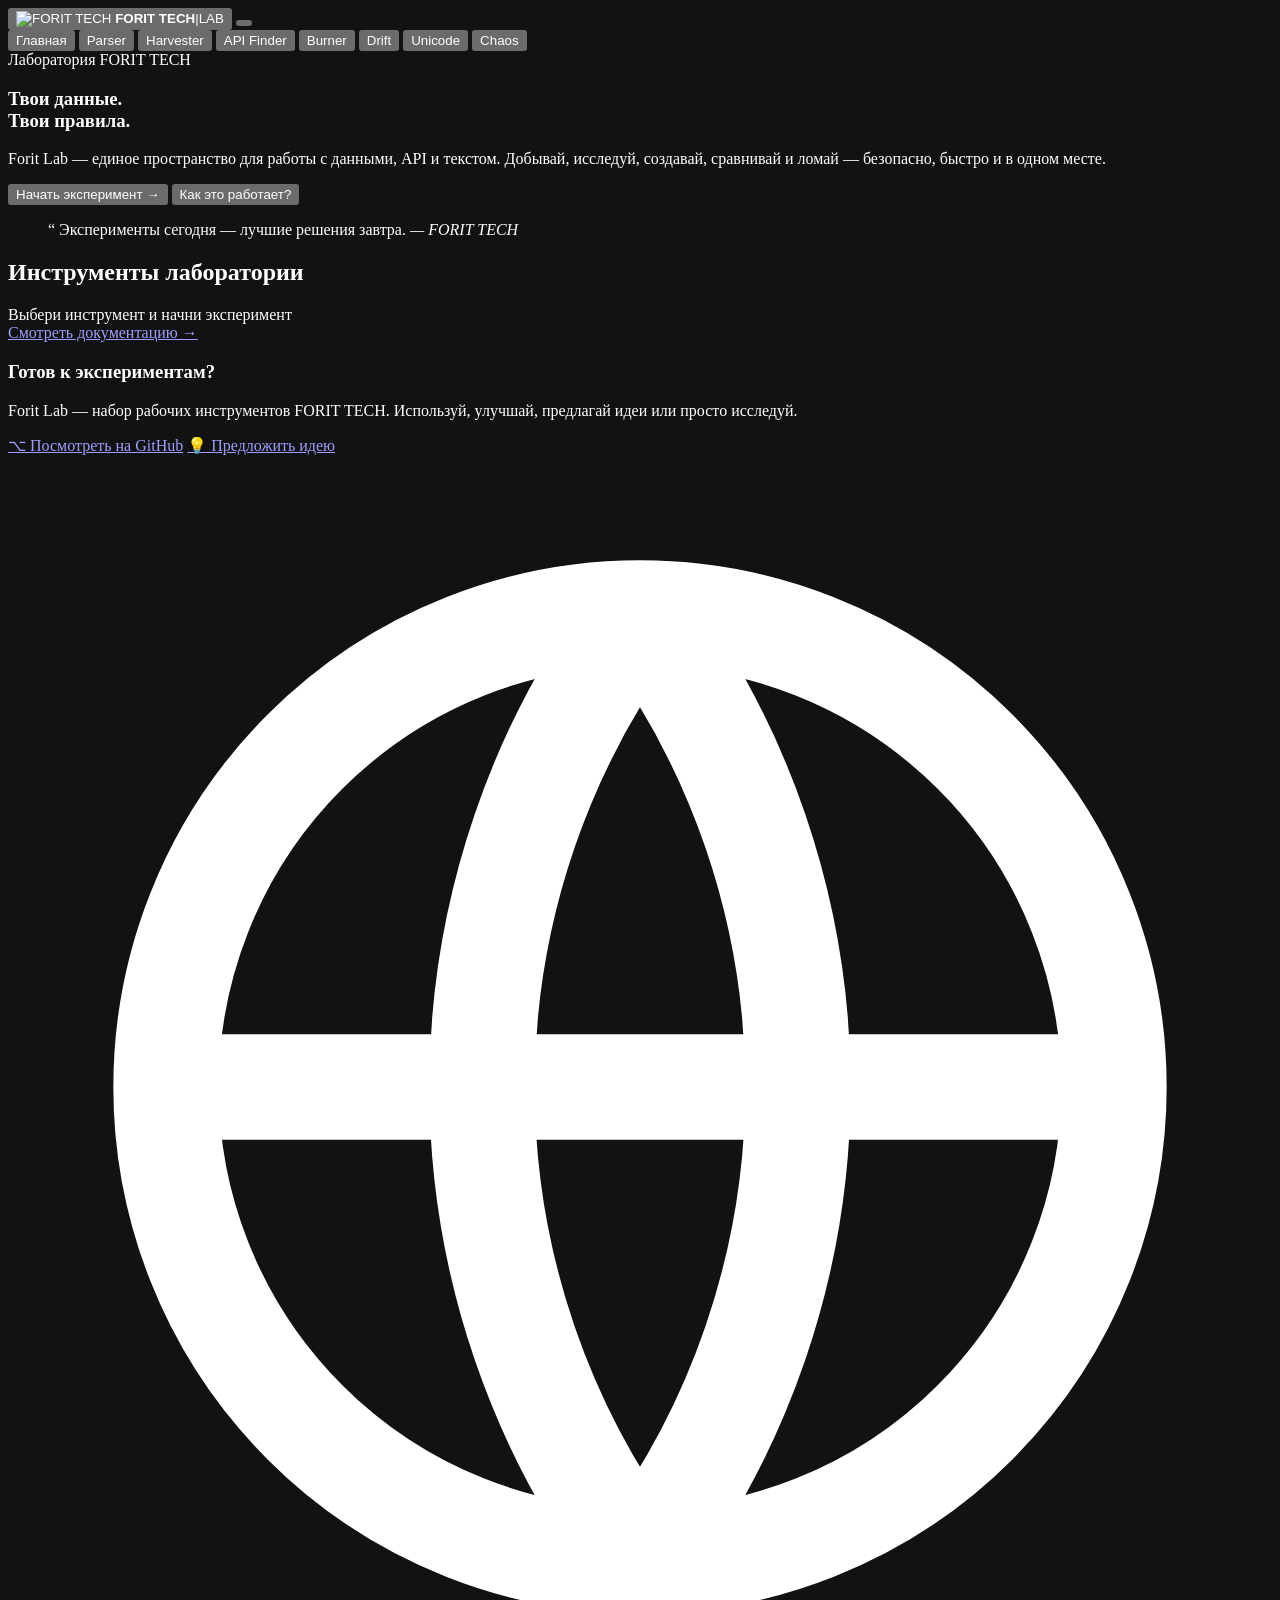
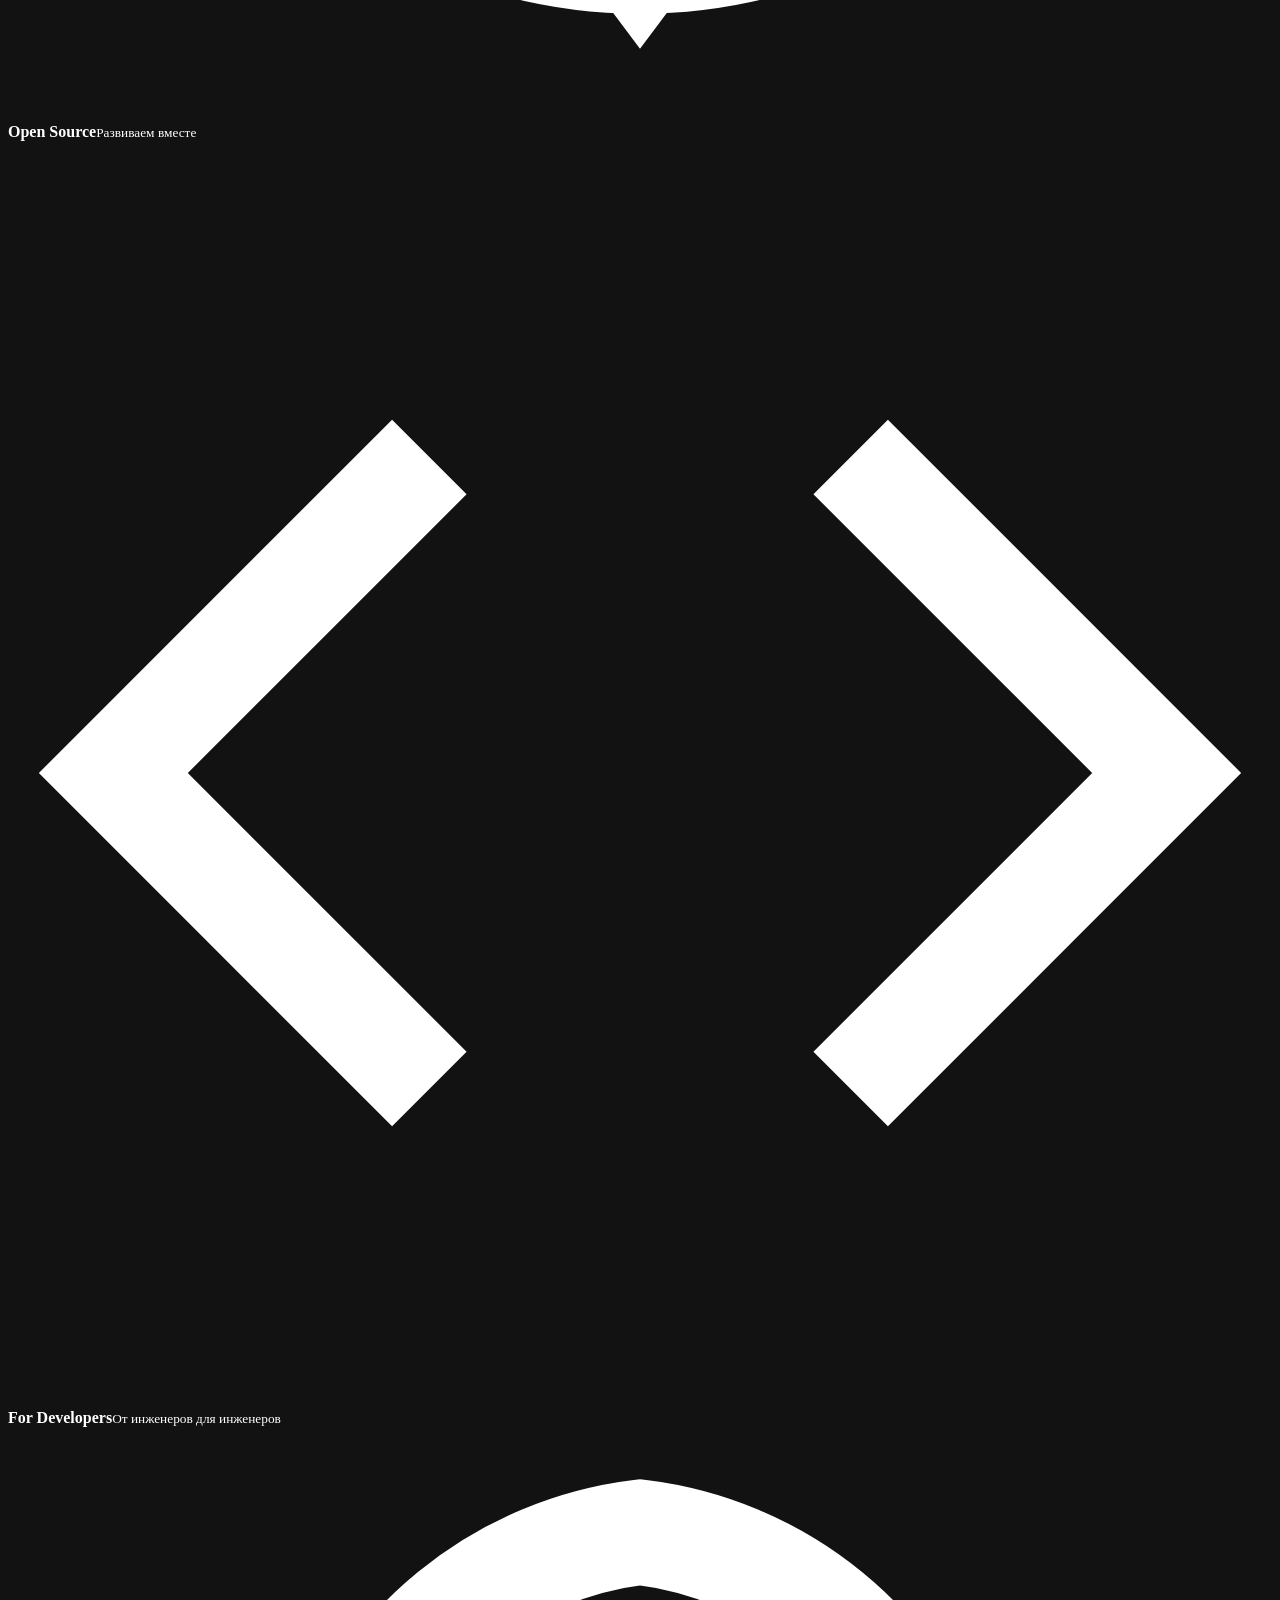
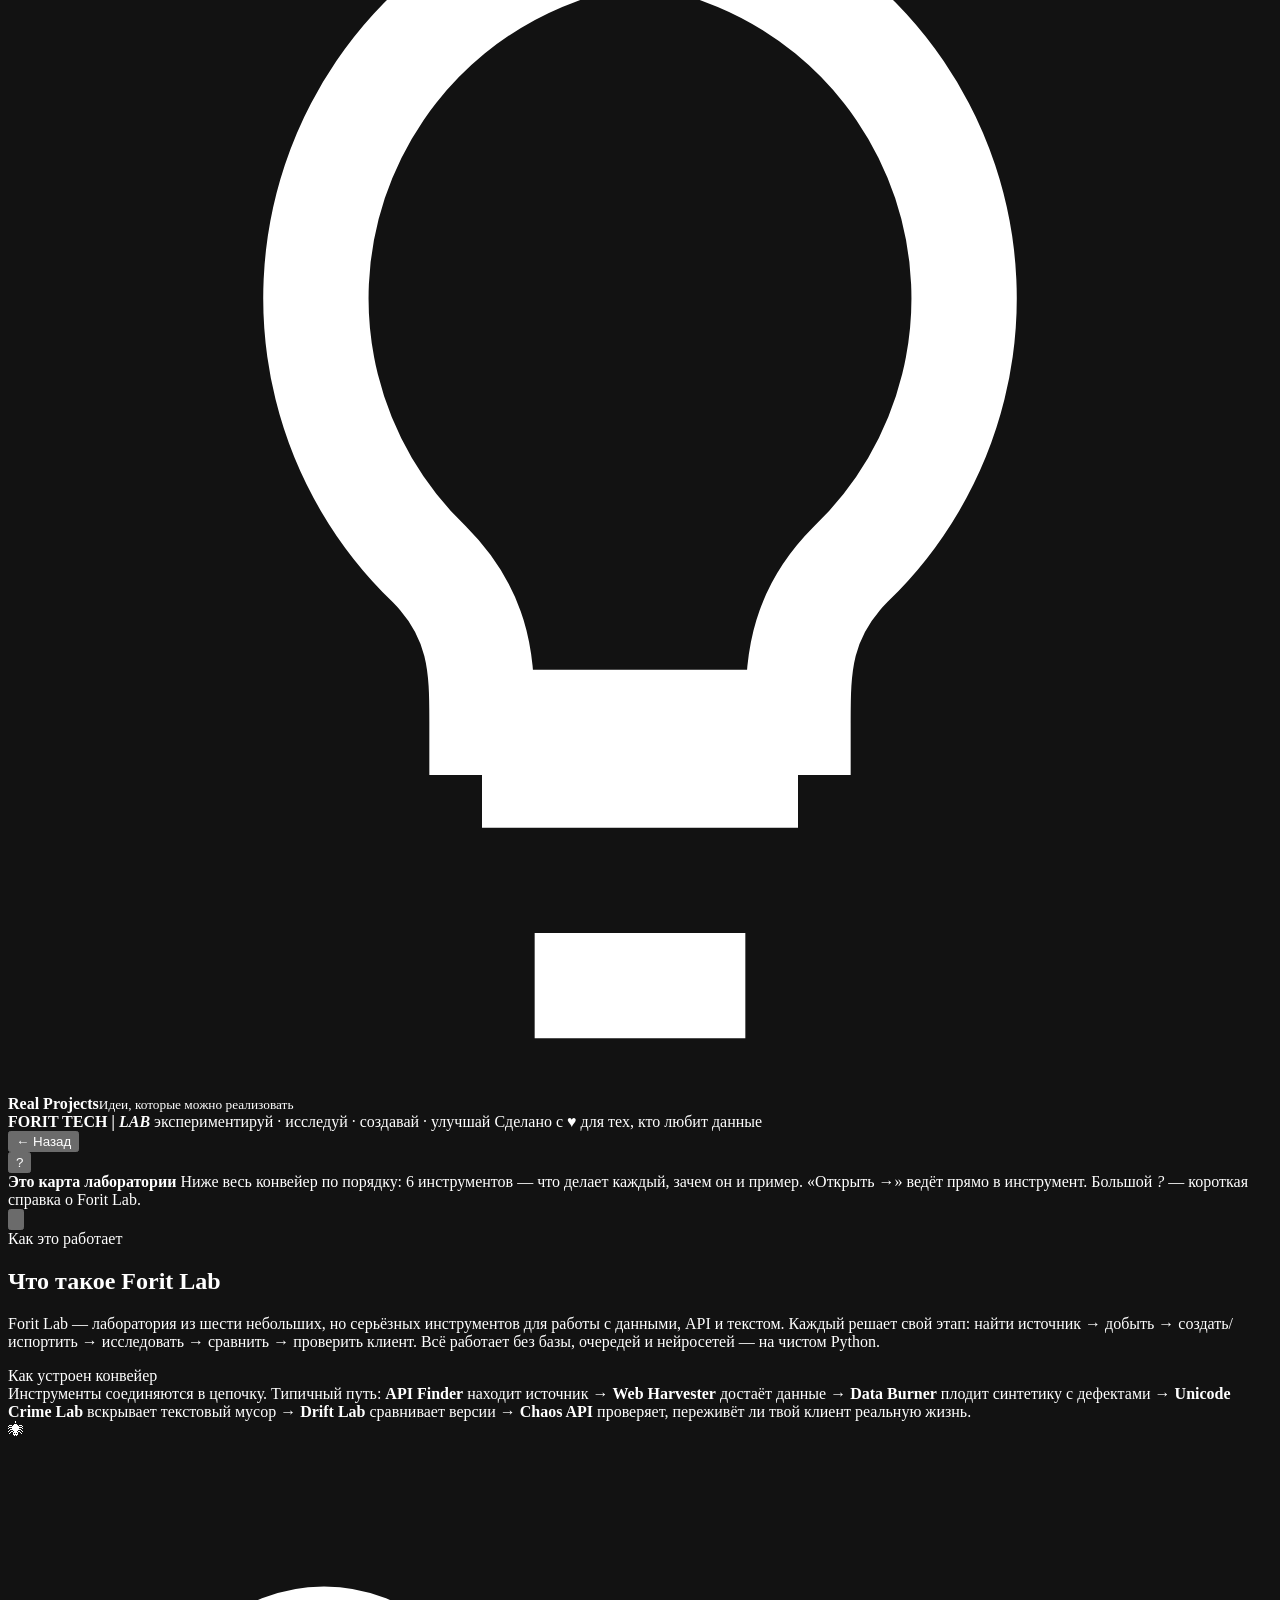
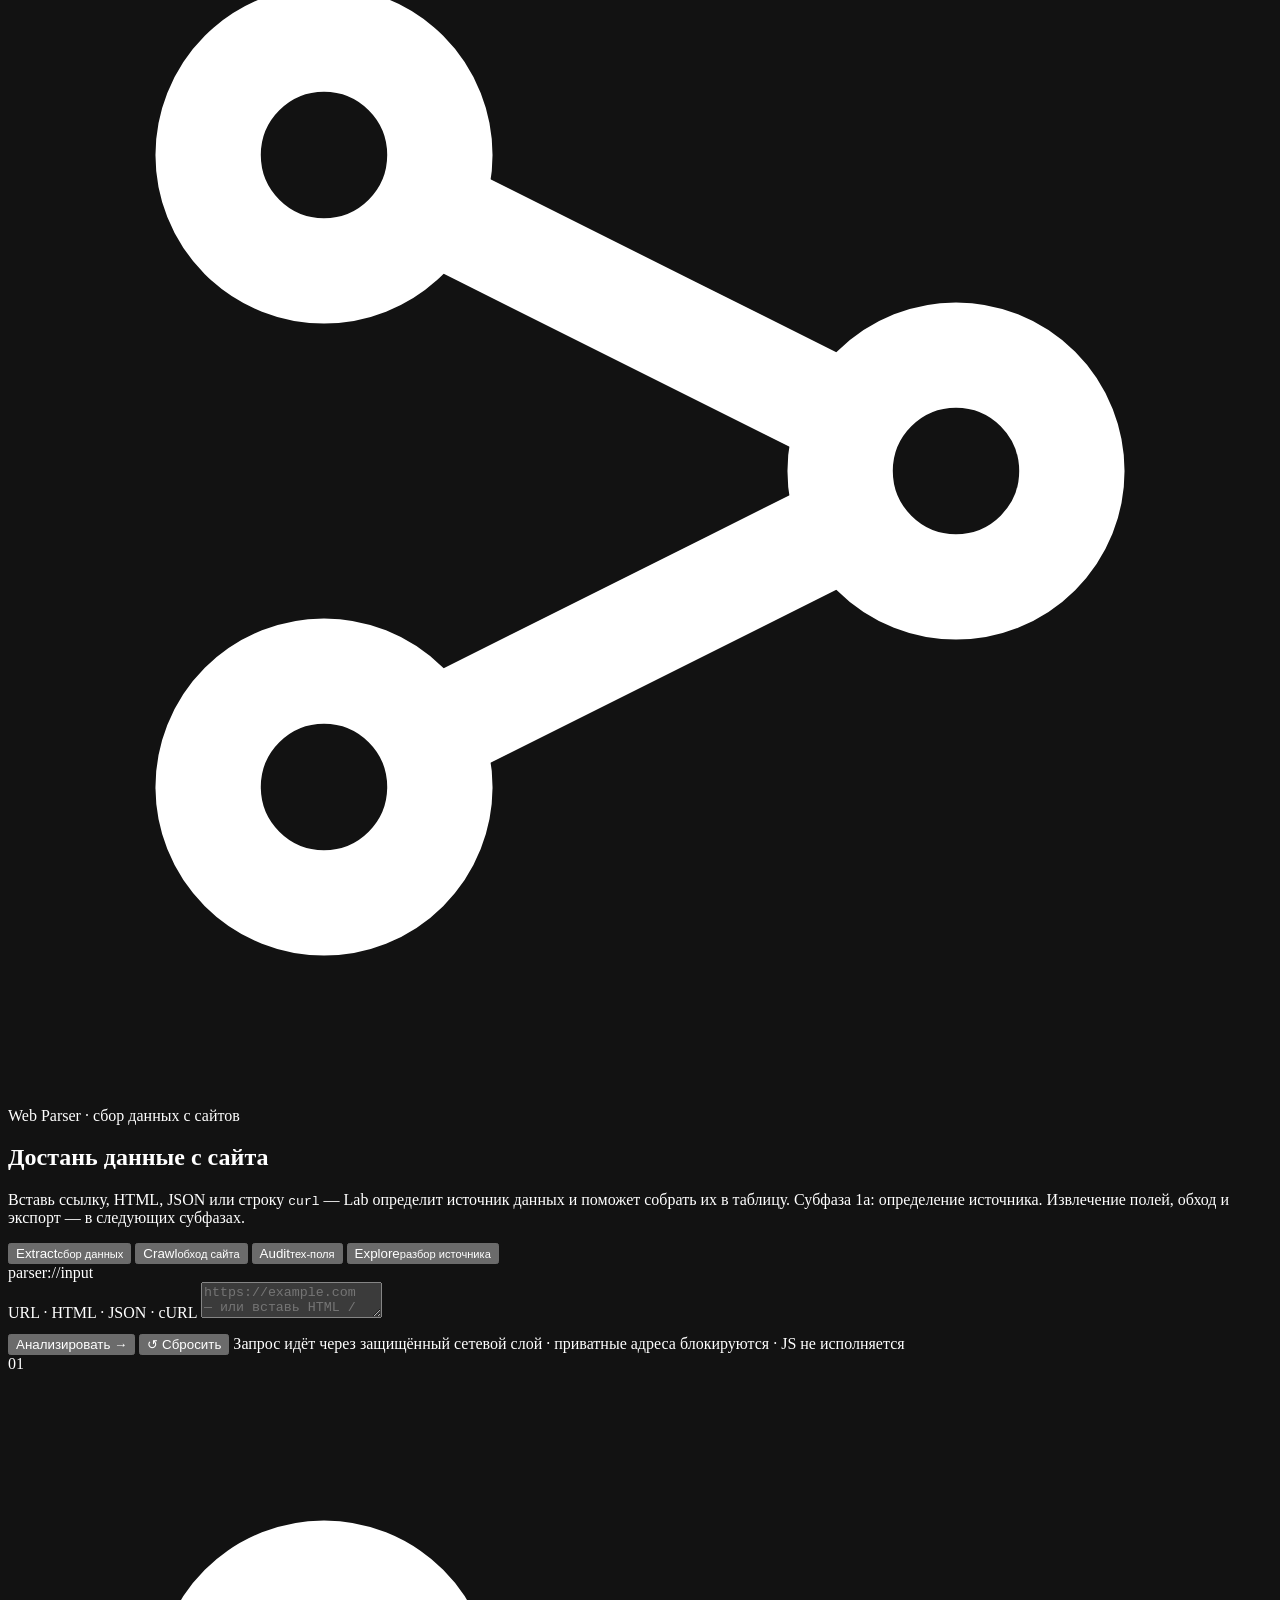
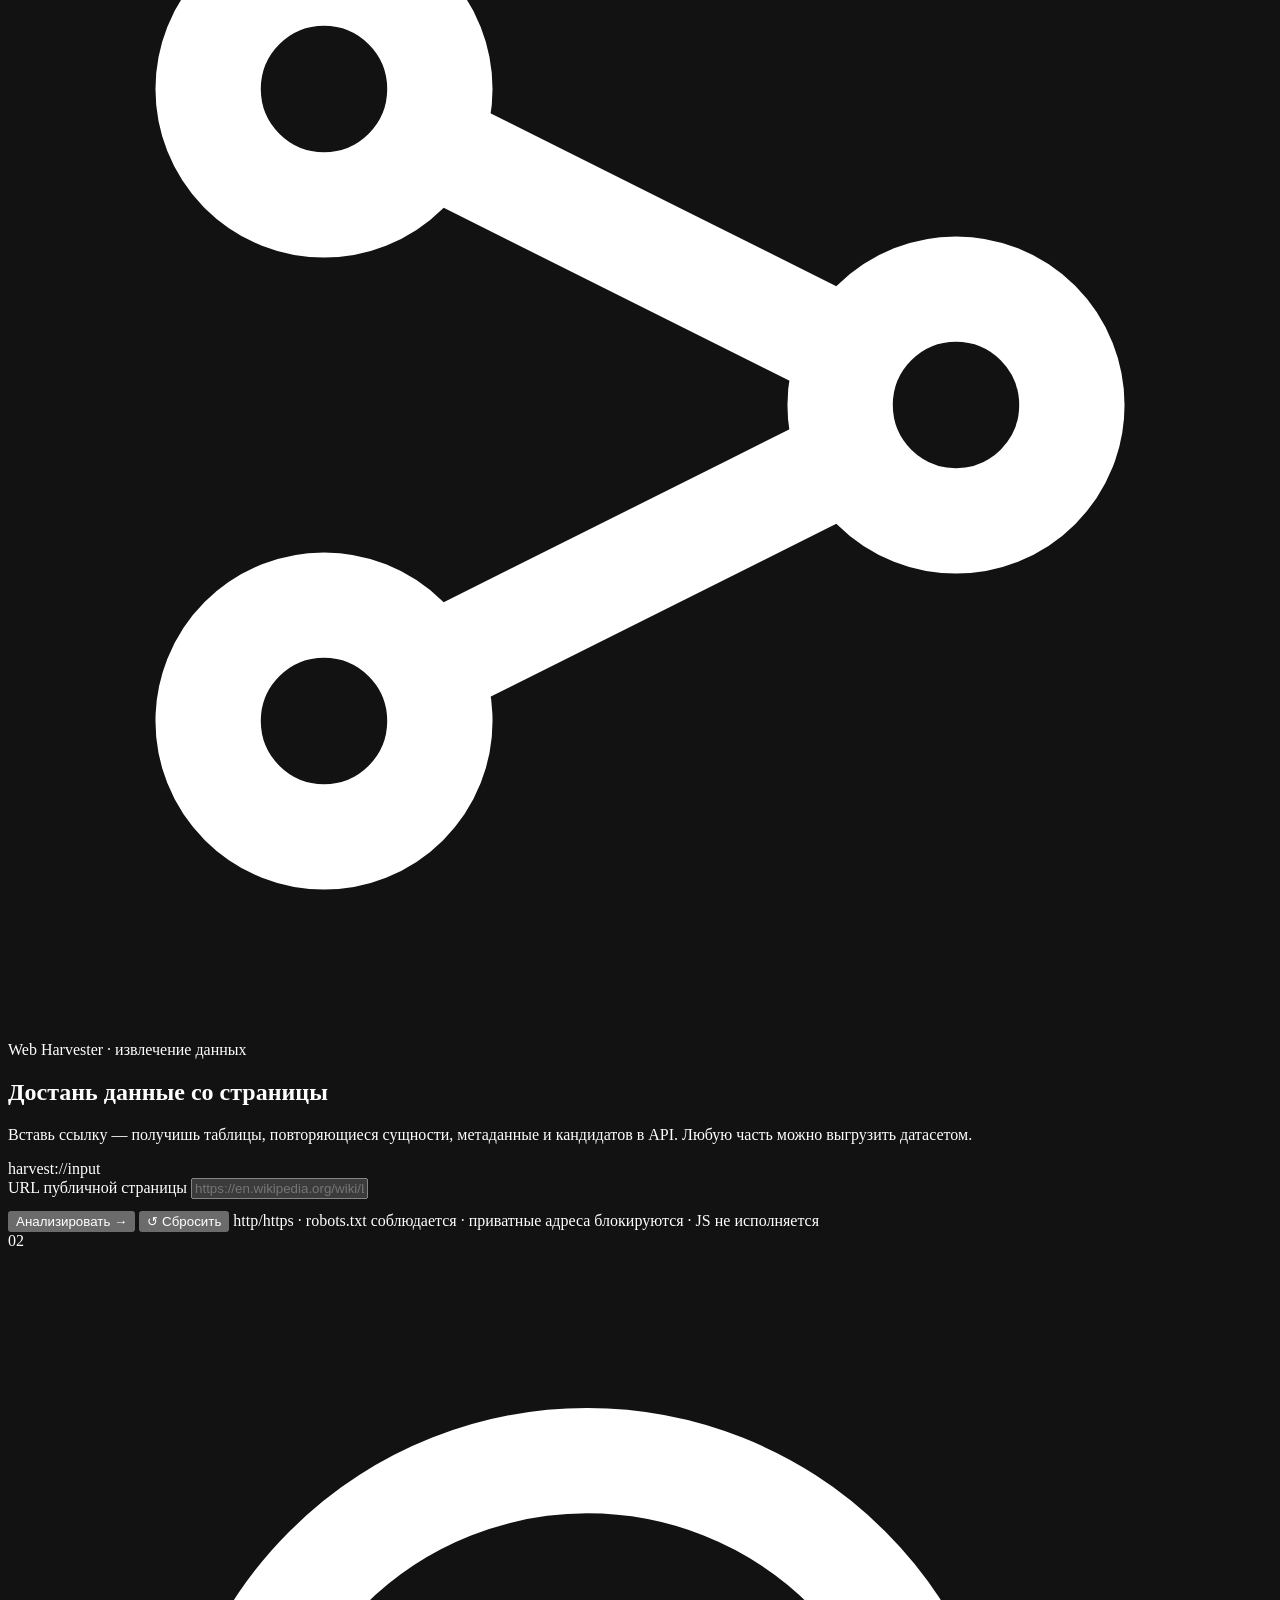
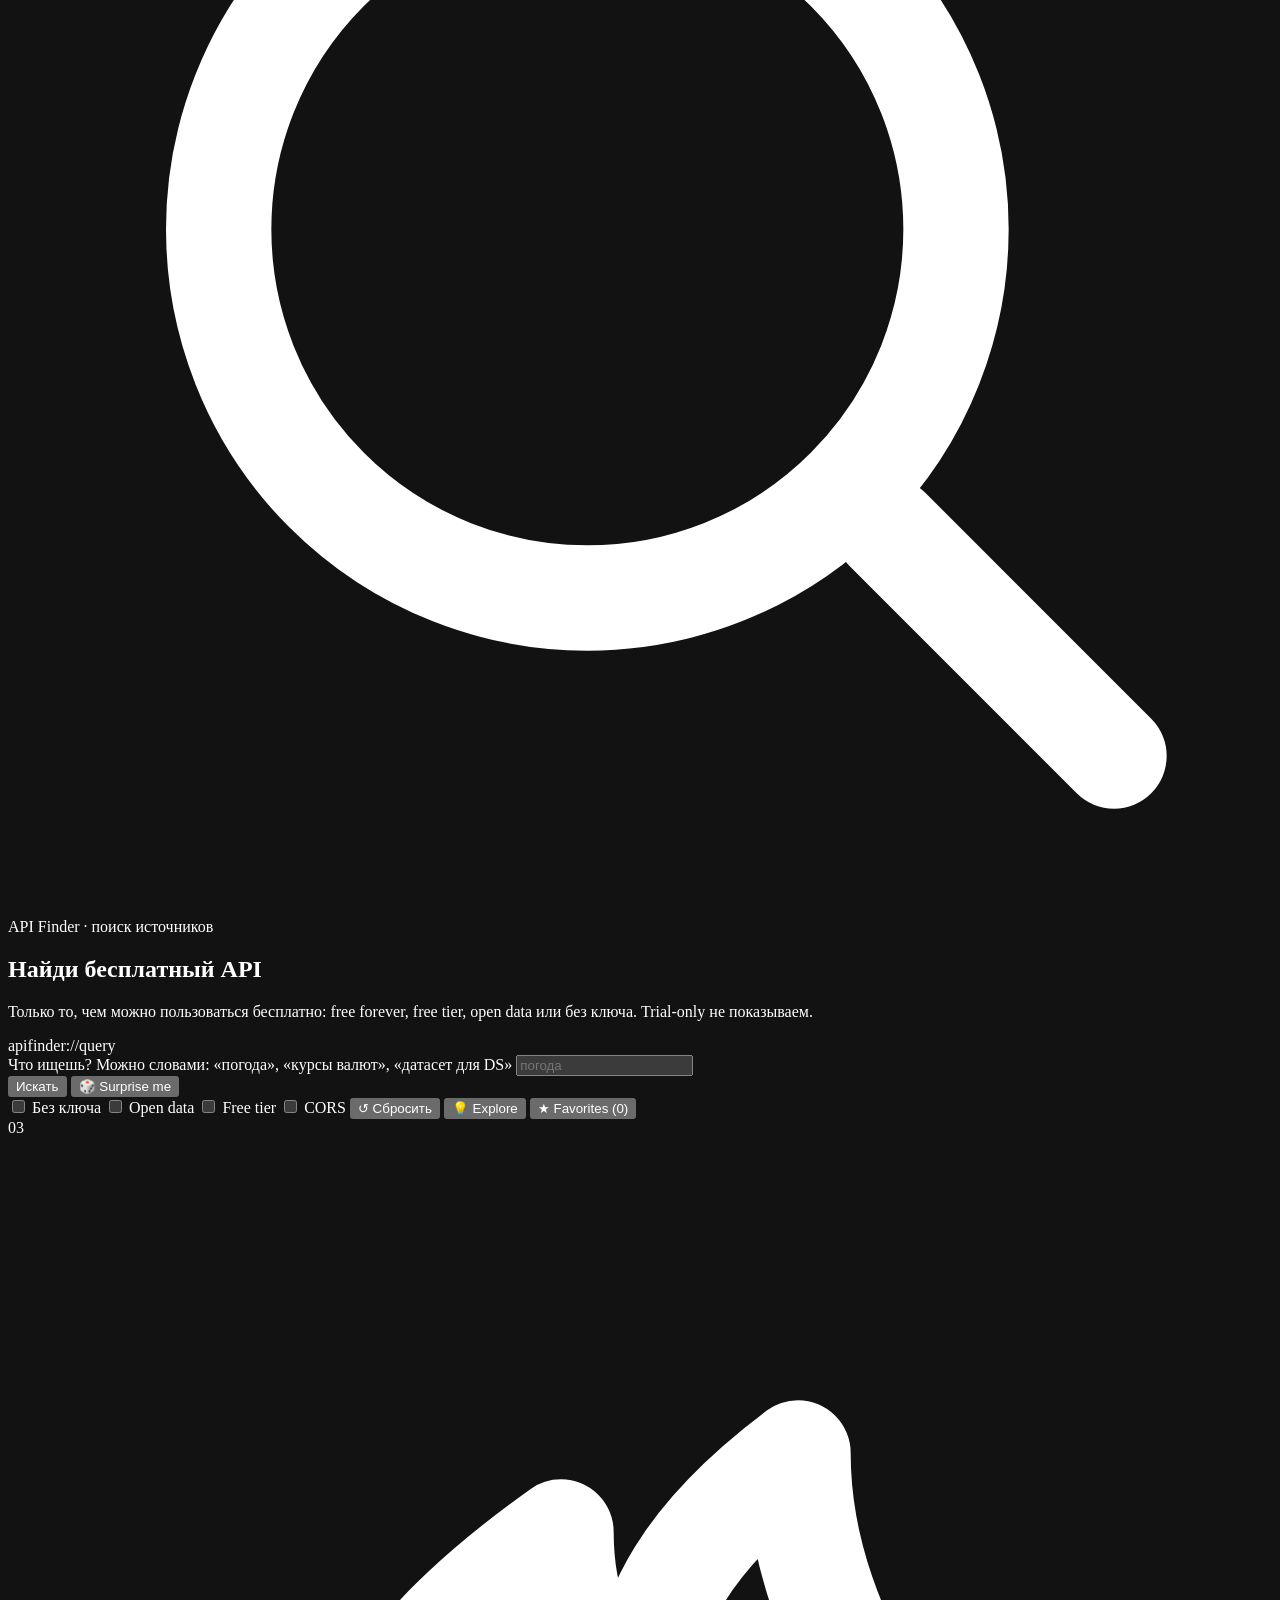
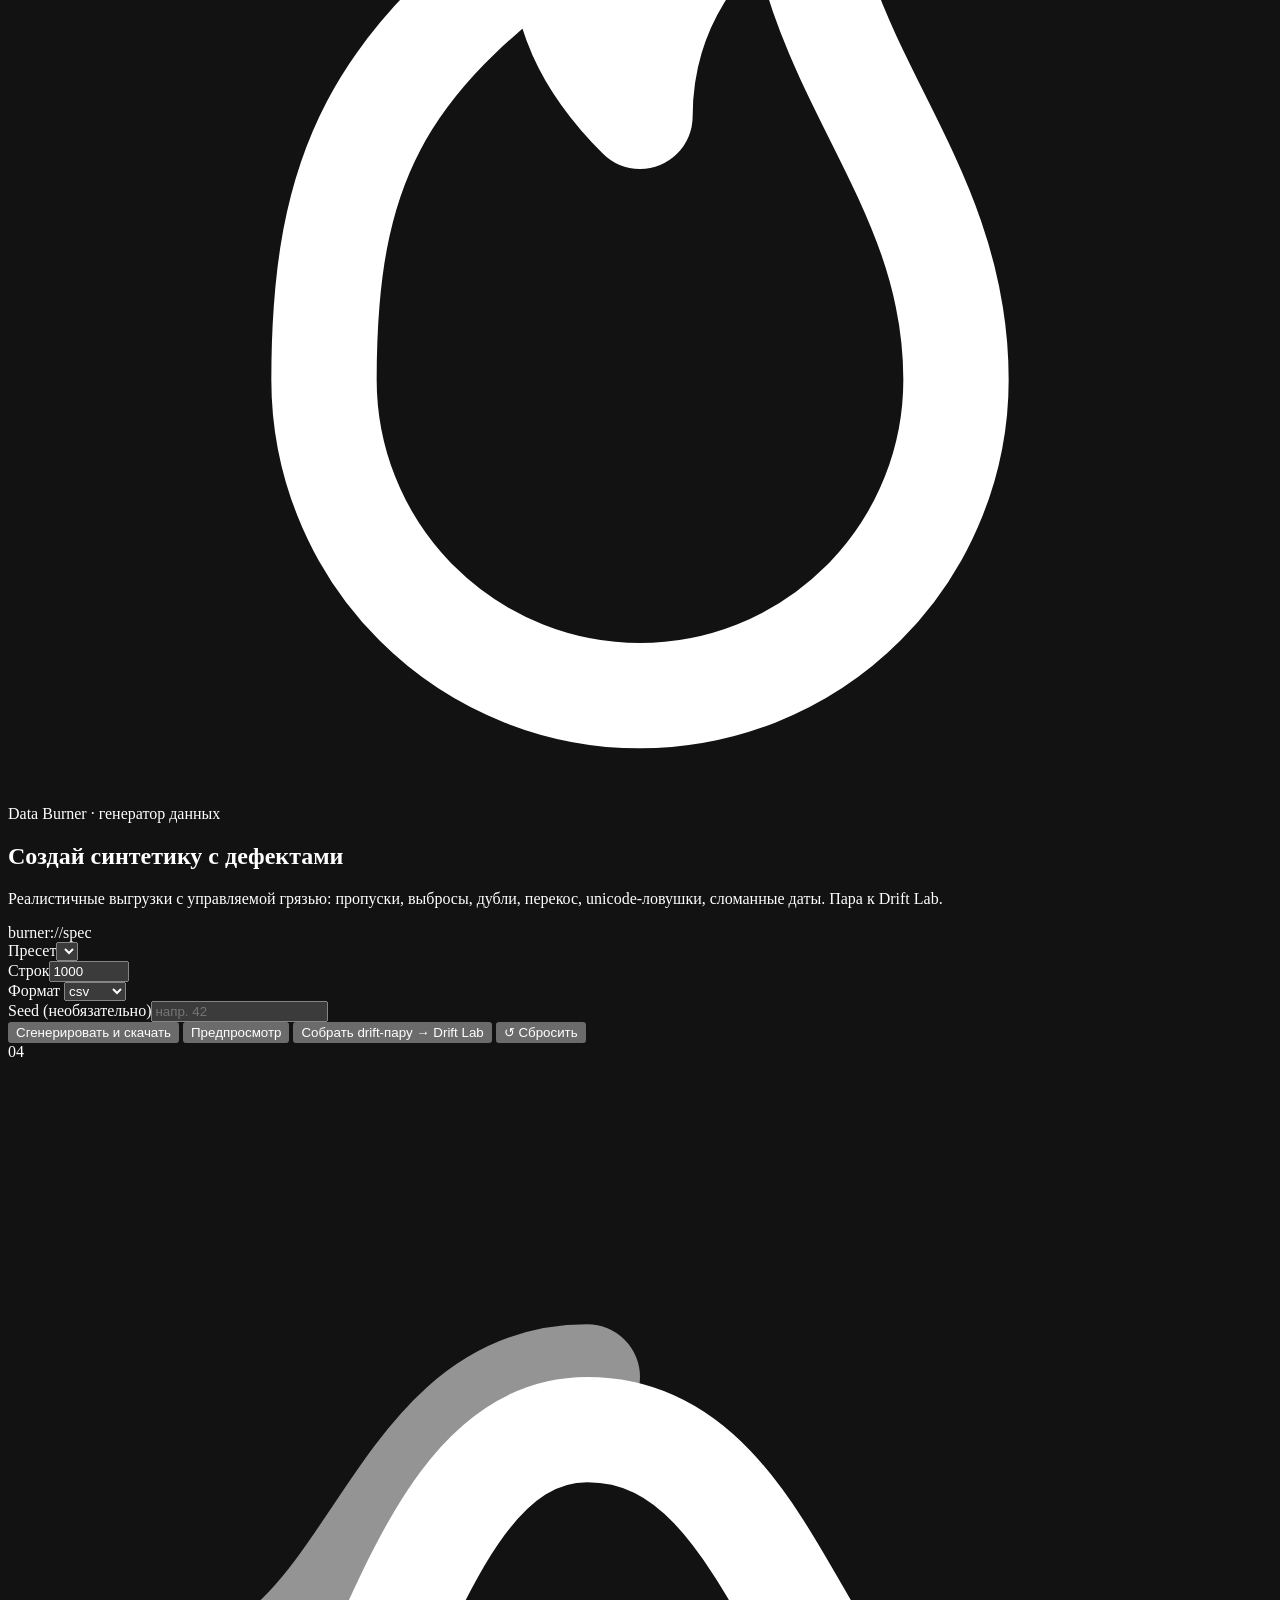
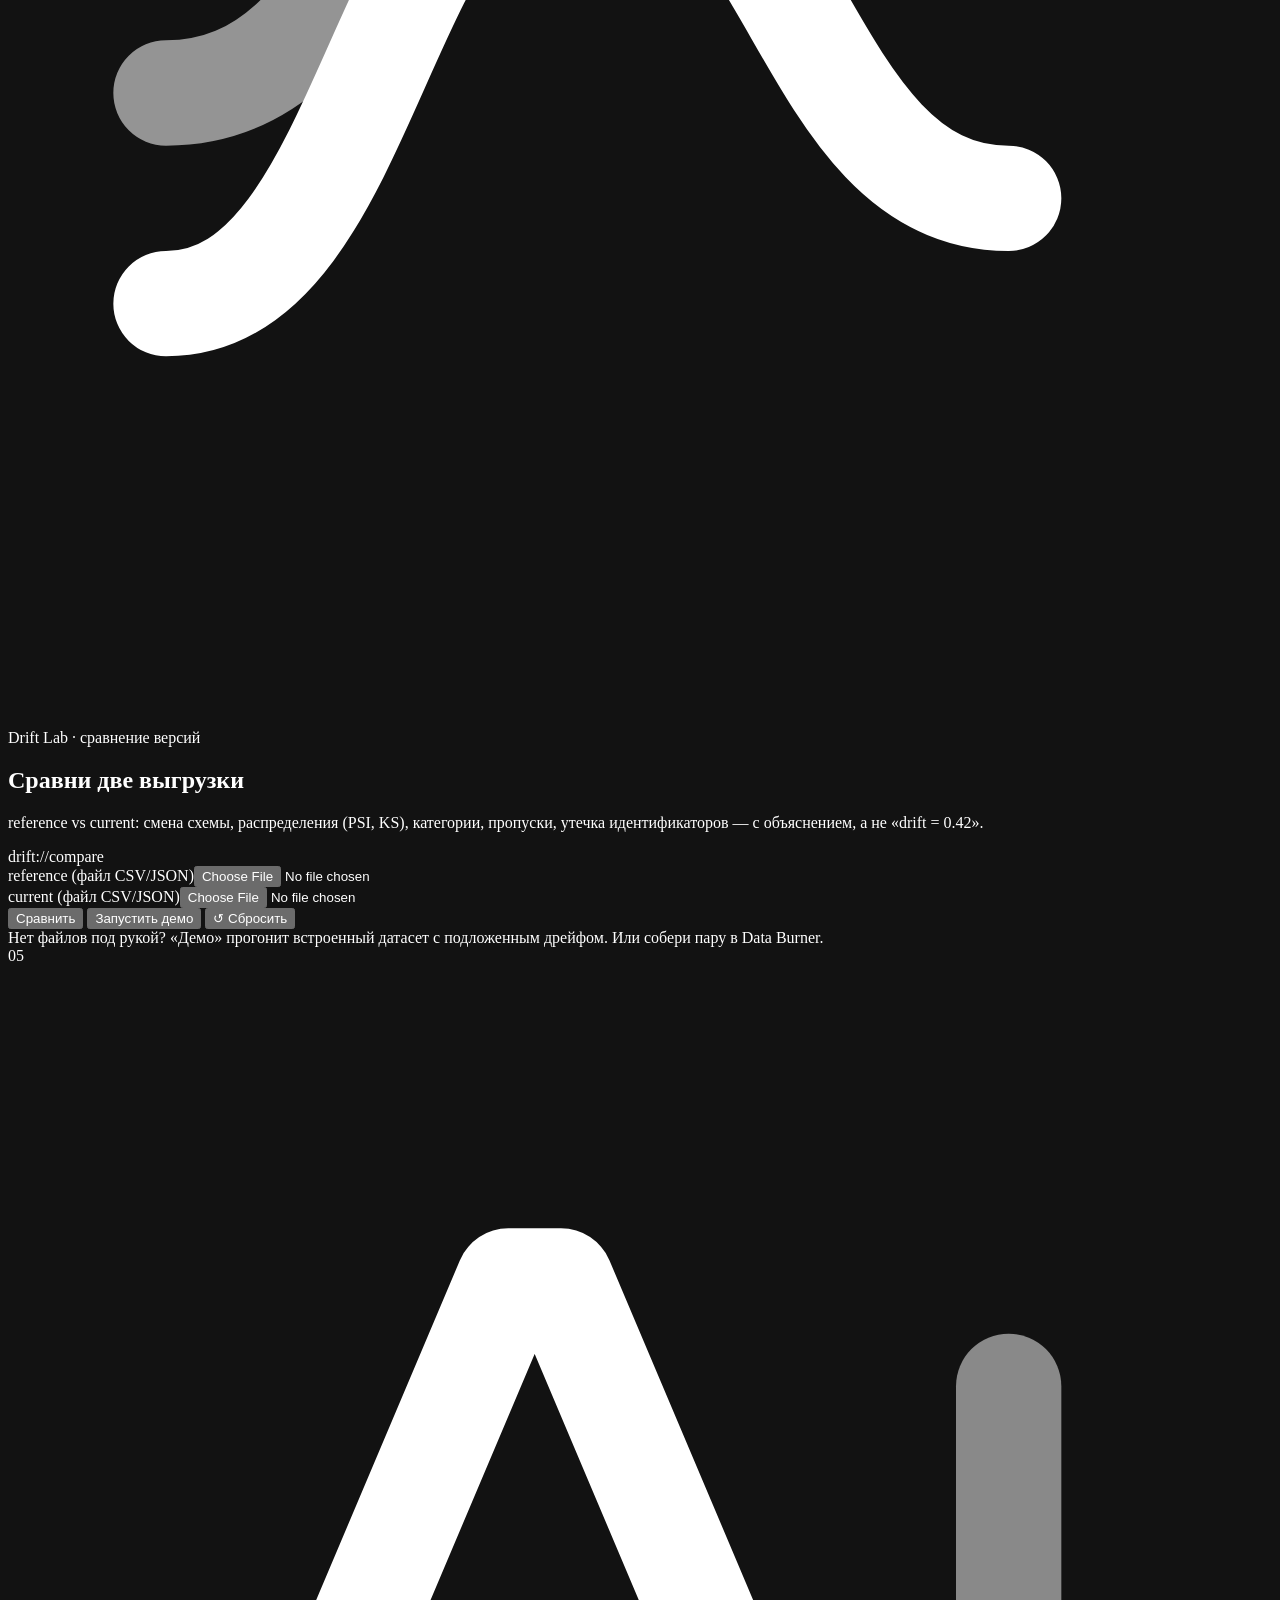
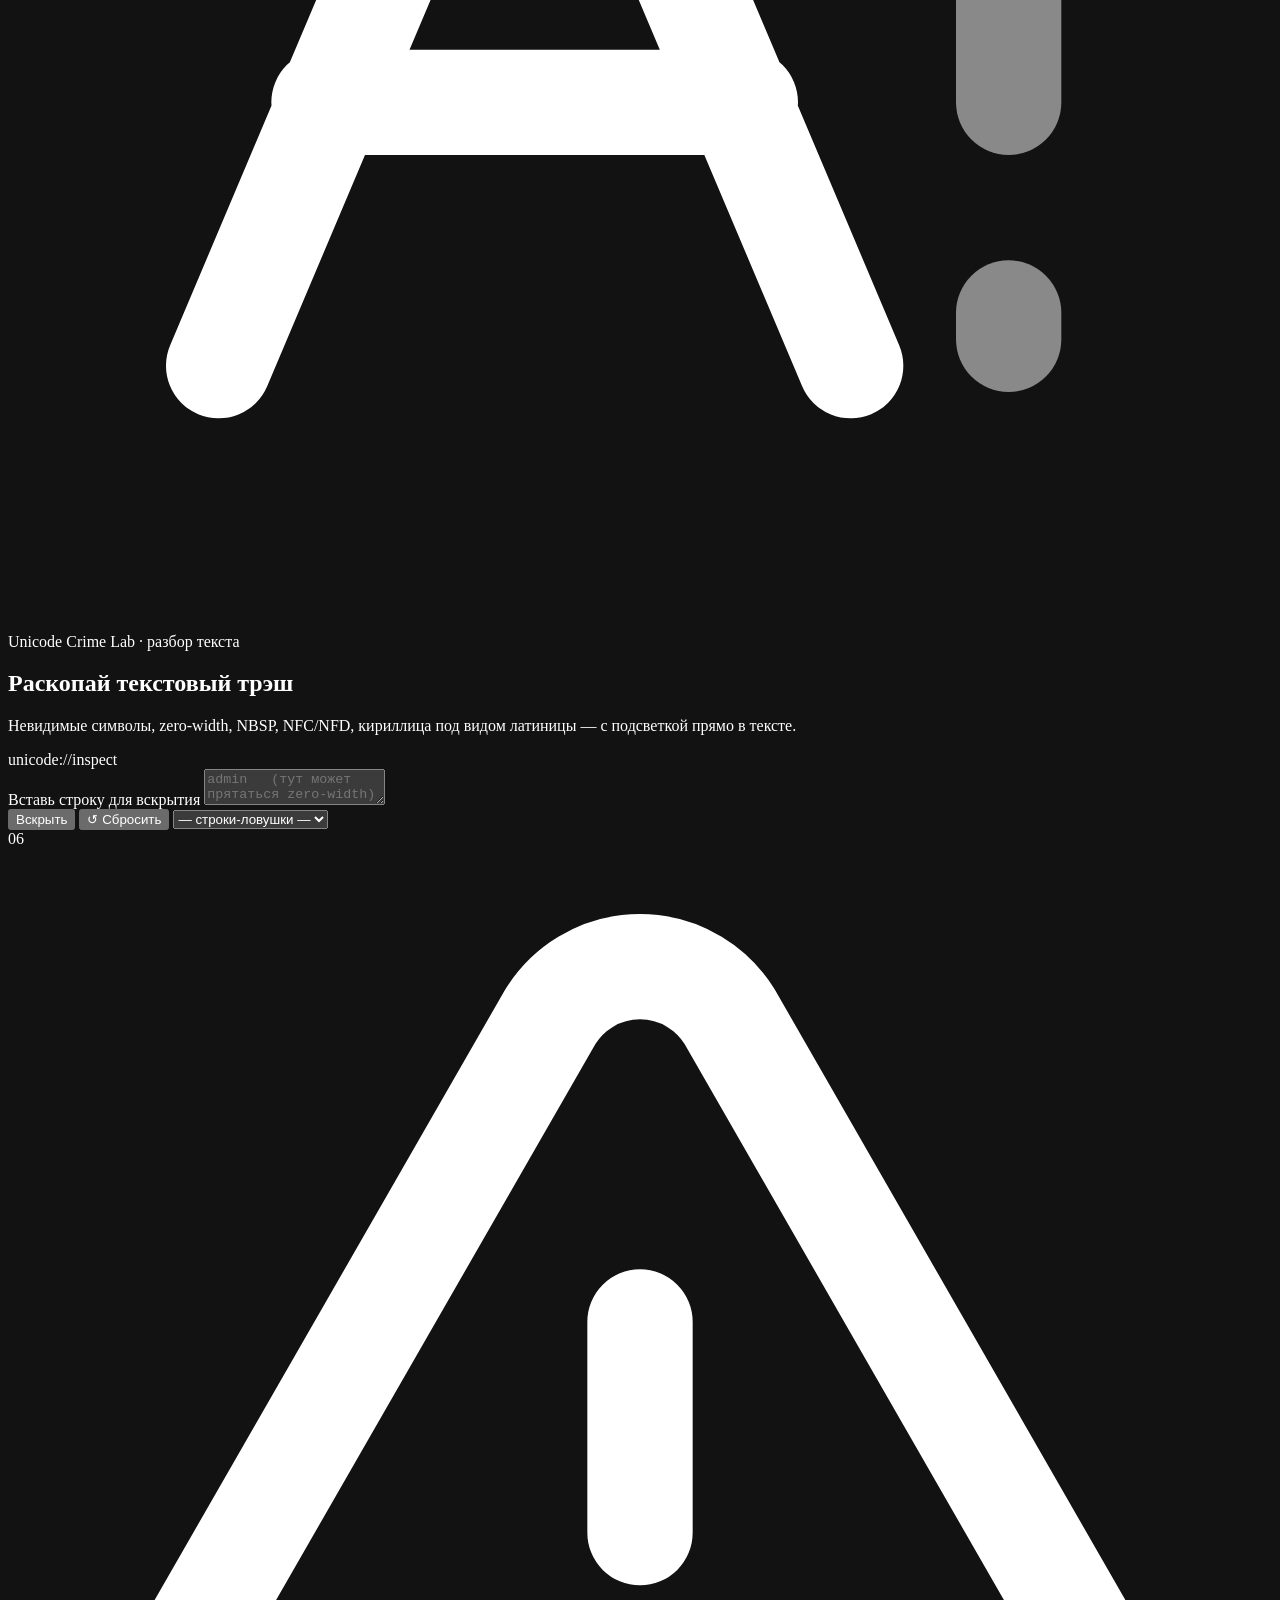
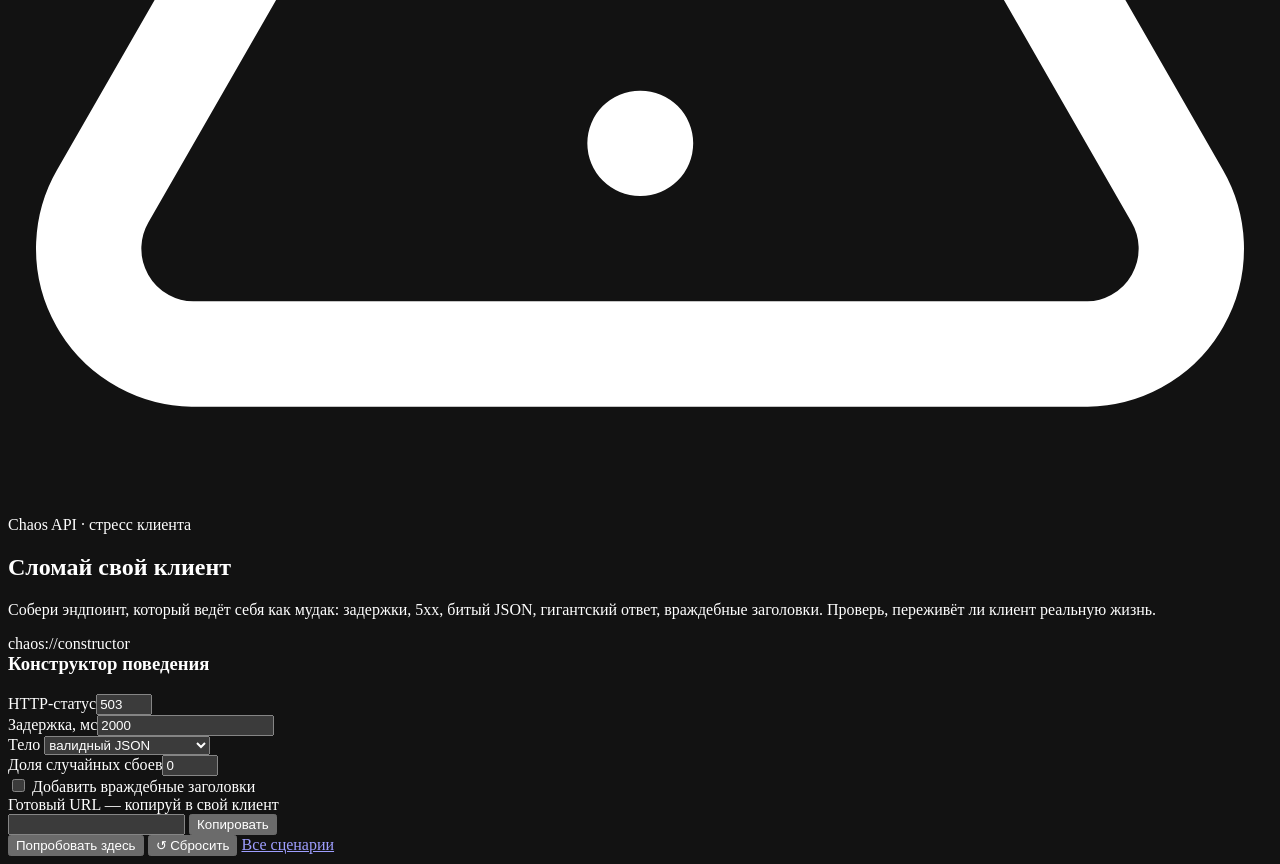
==== commit afc97108: "feat(parser): базовое ядро Web Parser и единый DOM" ====
--- a/app/static/index.html
+++ b/app/static/index.html
@@ -11,6 +11,7 @@
   <meta name="description" content="Единая лаборатория для работы с данными, API и текстом: добыть, создать, исследовать, сравнить и сломать — безопасно, быстро и в одном месте.">
   <link rel="icon" href="/brand/logo-fox.png">
   <link rel="stylesheet" href="/styles.css">
+  <link rel="stylesheet" href="/ui/kit.css">
 </head>
 <body>
   <header class="top"><div class="top-inner">
@@ -23,6 +24,7 @@
     </button>
     <nav id="nav" aria-label="Разделы">
       <button data-nav="home">Главная</button>
+      <button data-nav="parser">Parser</button>
       <button data-nav="harvester">Harvester</button>
       <button data-nav="finder">API Finder</button>
       <button data-nav="burner">Burner</button>
@@ -148,6 +150,43 @@
       </dialog>
     </section>
 
+    <!-- WEB PARSER (новый флагман; строится по субфазам, 1a = INPUT → INSPECT) -->
+    <section class="view" id="view-parser" style="--tacc:#22d3ee">
+      <div class="tool-hero">
+        <div class="th-num">🕷</div>
+        <div class="th-icon"><svg viewBox="0 0 24 24" fill="none" stroke="currentColor" stroke-width="2" stroke-linecap="round" stroke-linejoin="round"><circle cx="6" cy="6" r="2.2"/><circle cx="6" cy="18" r="2.2"/><circle cx="18" cy="12" r="2.2"/><path d="M8 7l8 4M8 17l8-4"/></svg></div>
+        <div class="th-text">
+          <div class="eyebrow">Web Parser · сбор данных с сайтов</div>
+          <h2>Достань данные с сайта</h2>
+          <p>Вставь ссылку, HTML, JSON или строку <code>curl</code> — Lab определит источник данных и поможет собрать их в таблицу. <span class="muted">Субфаза 1a: определение источника. Извлечение полей, обход и экспорт — в следующих субфазах.</span></p>
+        </div>
+      </div>
+
+      <div class="pa-modes" id="paModes" role="tablist" aria-label="Режимы Web Parser">
+        <button class="pa-mode" data-mode="extract" role="tab">Extract<small>сбор данных</small></button>
+        <button class="pa-mode" data-mode="crawl" role="tab">Crawl<small>обход сайта</small></button>
+        <button class="pa-mode" data-mode="audit" role="tab">Audit<small>тех-поля</small></button>
+        <button class="pa-mode active" data-mode="explore" role="tab" aria-selected="true">Explore<small>разбор источника</small></button>
+      </div>
+
+      <div class="console">
+        <div class="console-bar"><span class="dot r"></span><span class="dot y"></span><span class="dot g"></span><span class="c-label">parser://input</span><span class="pa-backend" id="paBackend"></span></div>
+        <div class="console-body">
+          <div class="field" style="margin-bottom:12px">
+            <label>URL · HTML · JSON · cURL</label>
+            <textarea id="paInput" placeholder="https://example.com&#10;— или вставь HTML / JSON / строку curl —"></textarea>
+          </div>
+          <div class="c-actions">
+            <button class="btn" id="paGo">Анализировать →</button>
+            <button class="btn ghost" id="paReset">↺ Сбросить</button>
+            <span class="muted">Запрос идёт через защищённый сетевой слой · приватные адреса блокируются · JS не исполняется</span>
+          </div>
+        </div>
+      </div>
+      <div id="paModeNote" class="rb-note" style="display:none"></div>
+      <div id="paOut"></div>
+    </section>
+
     <!-- WEB HARVESTER -->
     <section class="view" id="view-harvester" style="--tacc:#22d3ee">
       <div class="tool-hero">
@@ -358,6 +397,8 @@
   </main>
 
   <div id="toasts"></div>
+  <script src="/ui/caps.js"></script>
+  <script src="/ui/kit.js"></script>
   <script src="/app.js"></script>
 </body>
 </html>
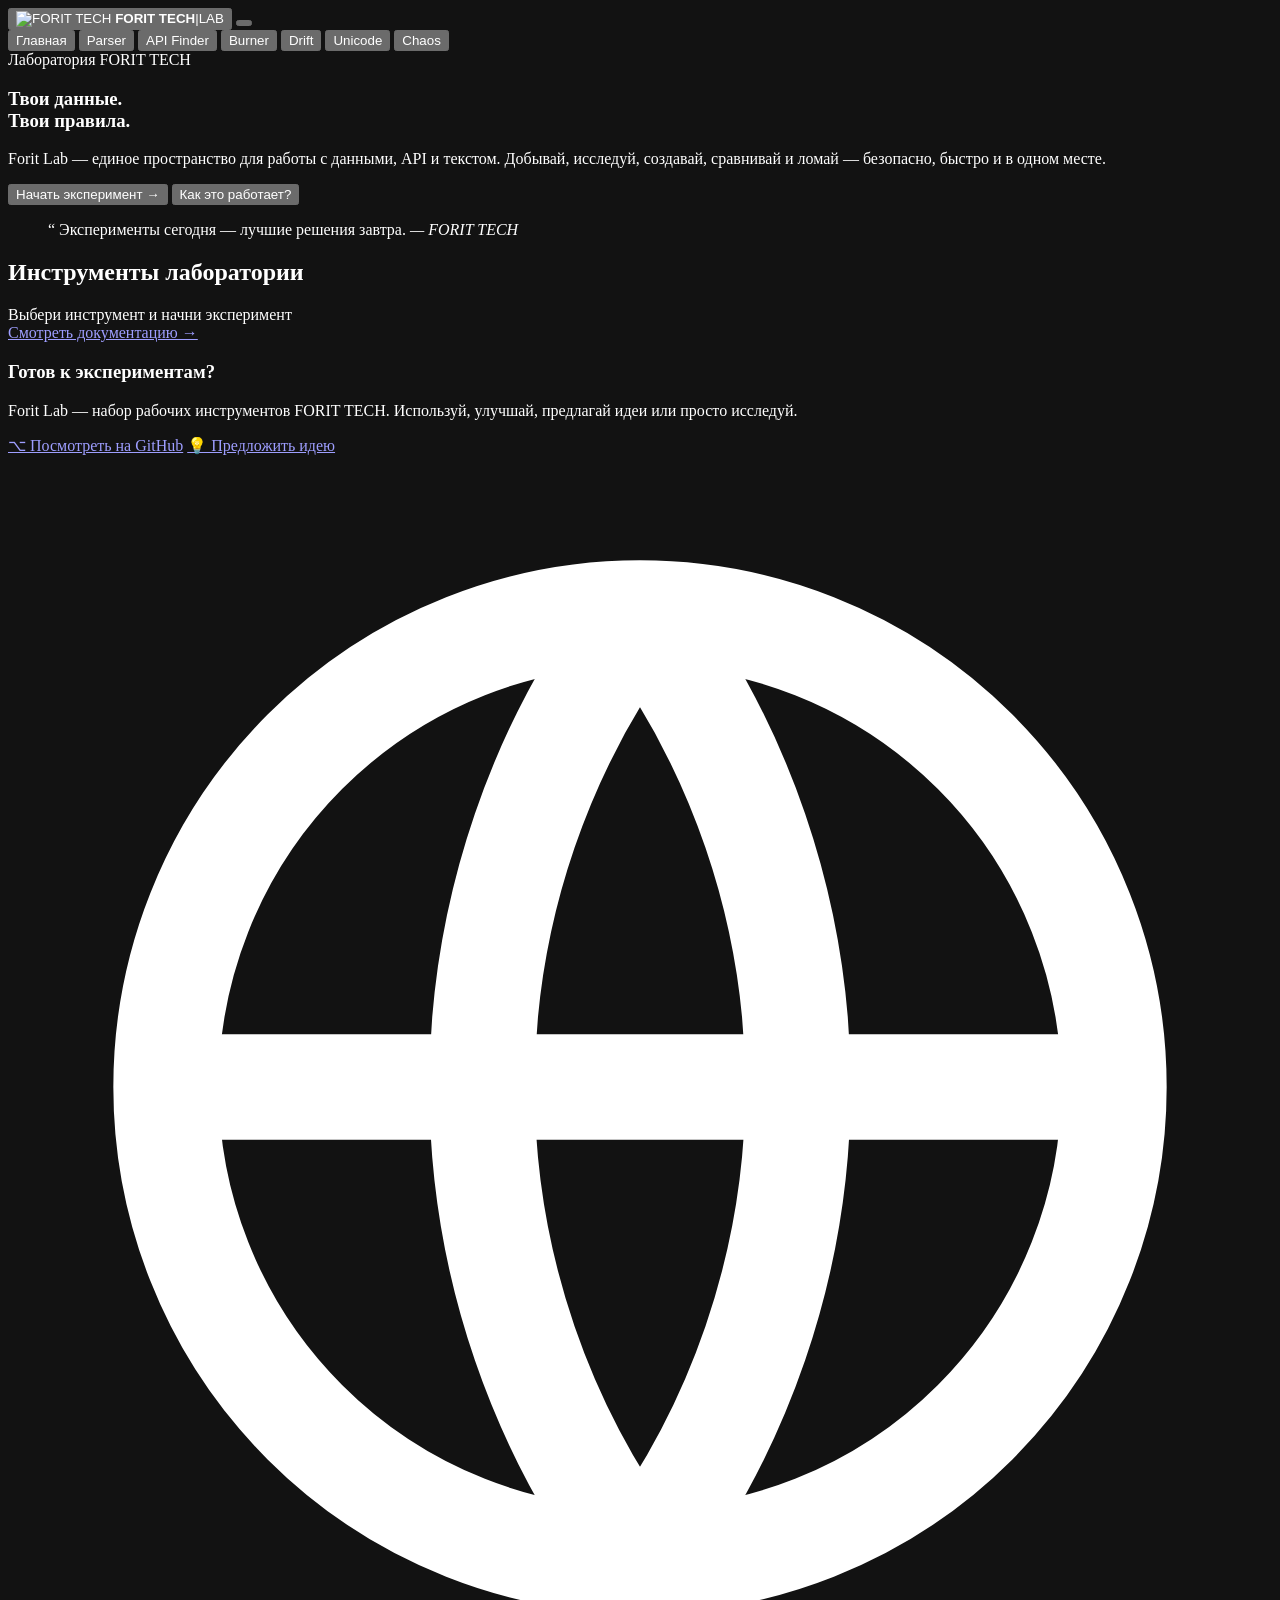
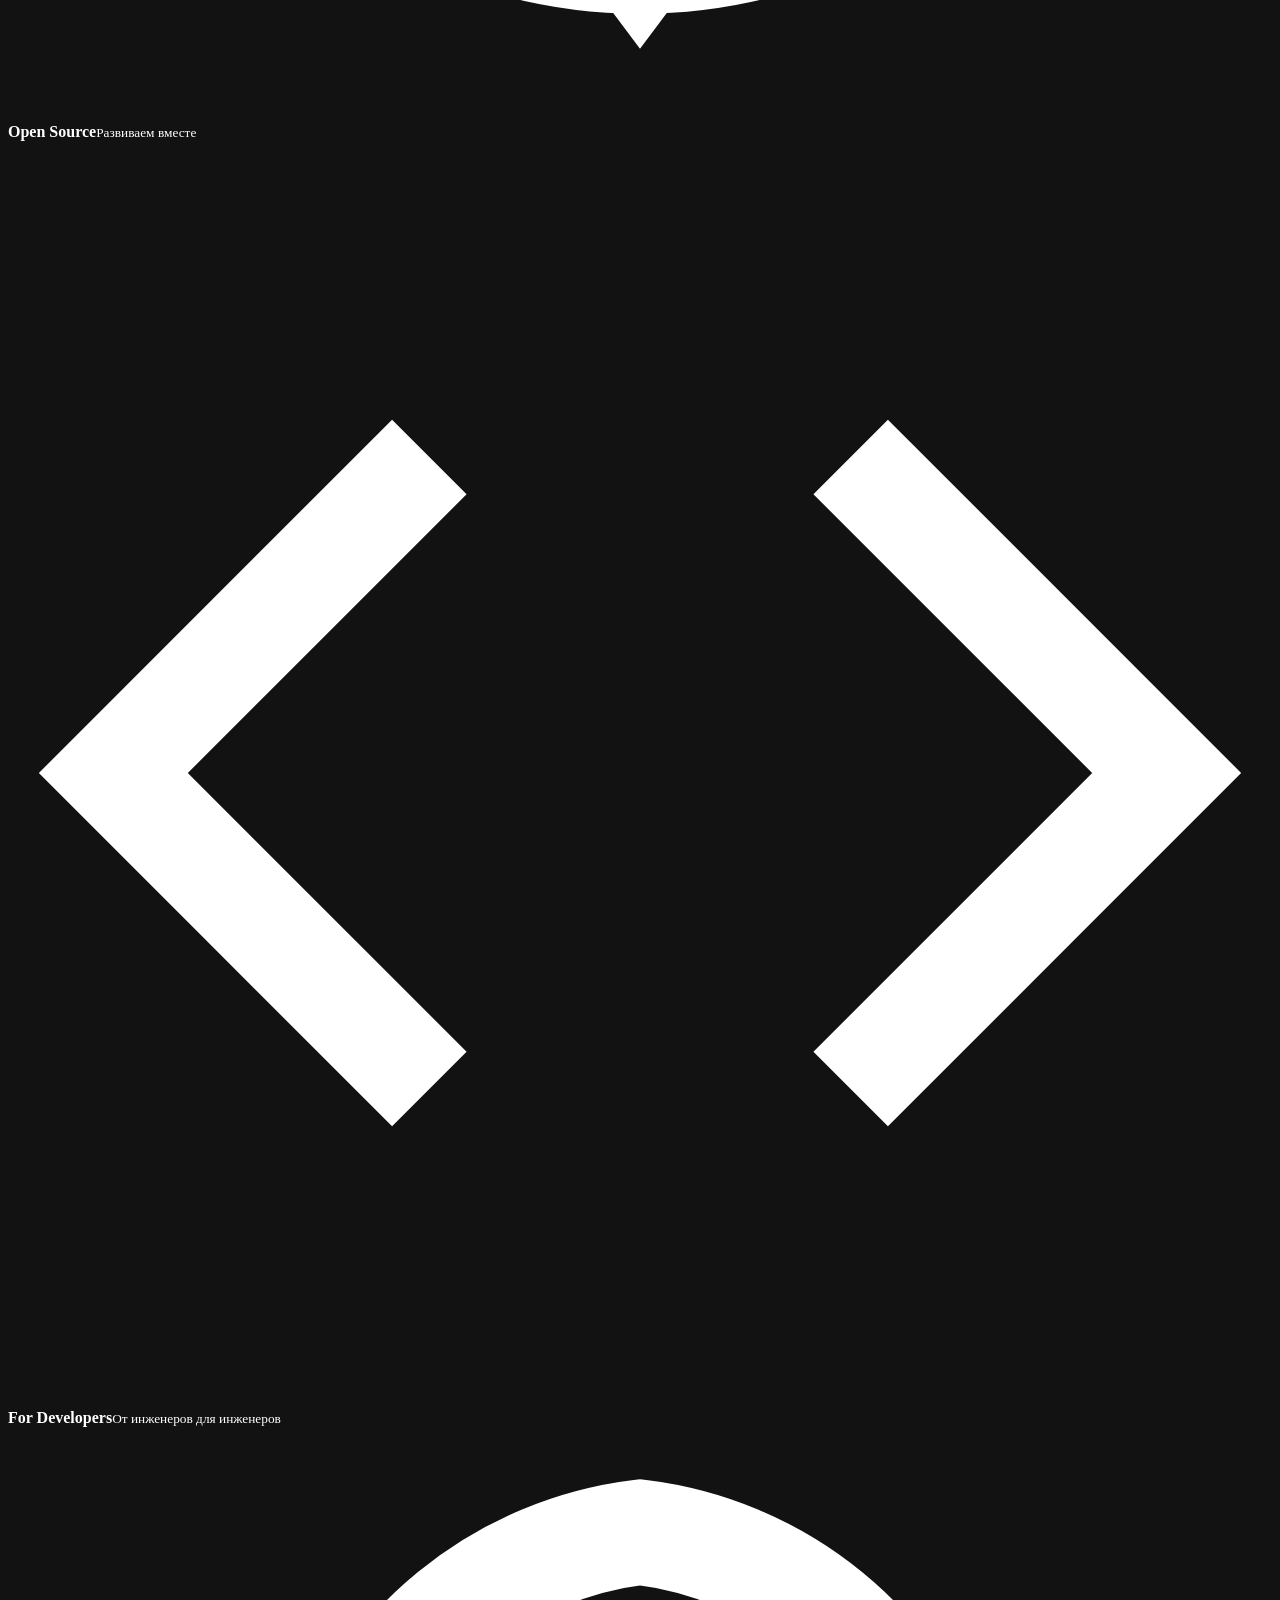
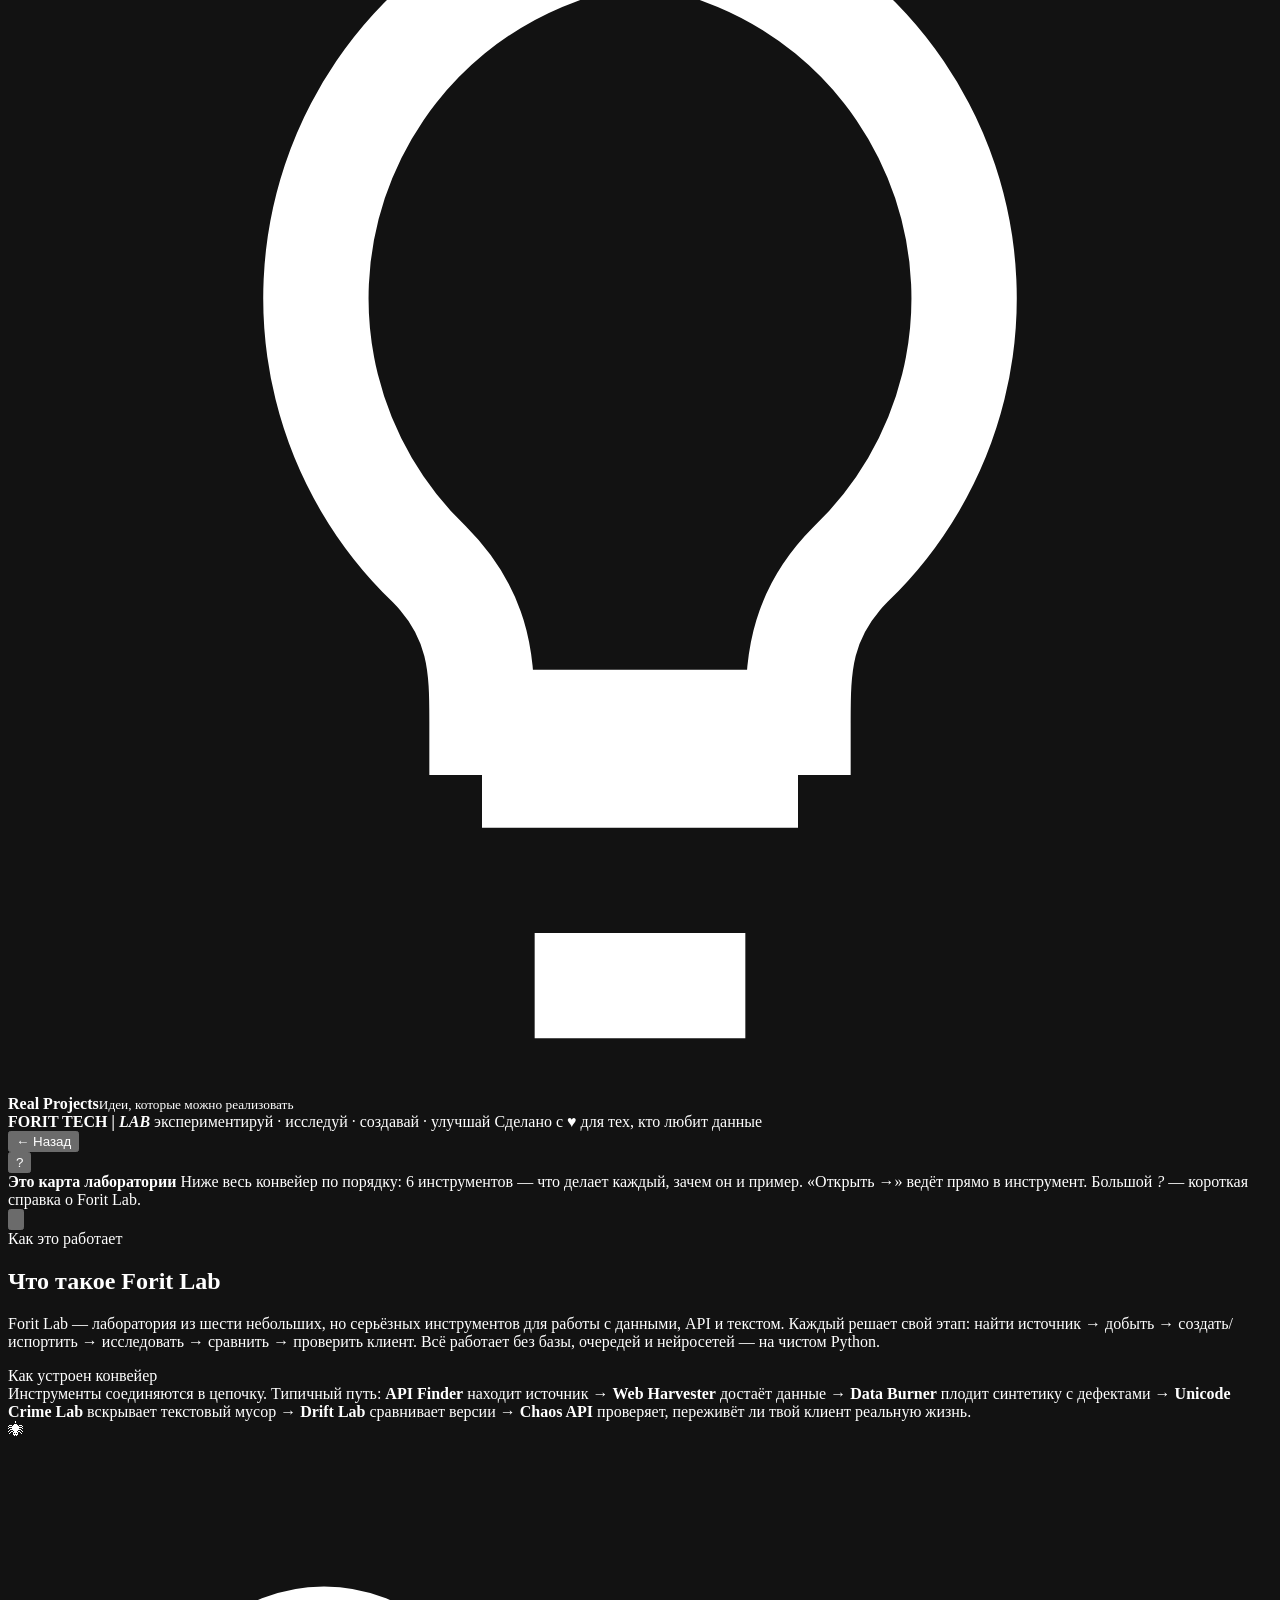
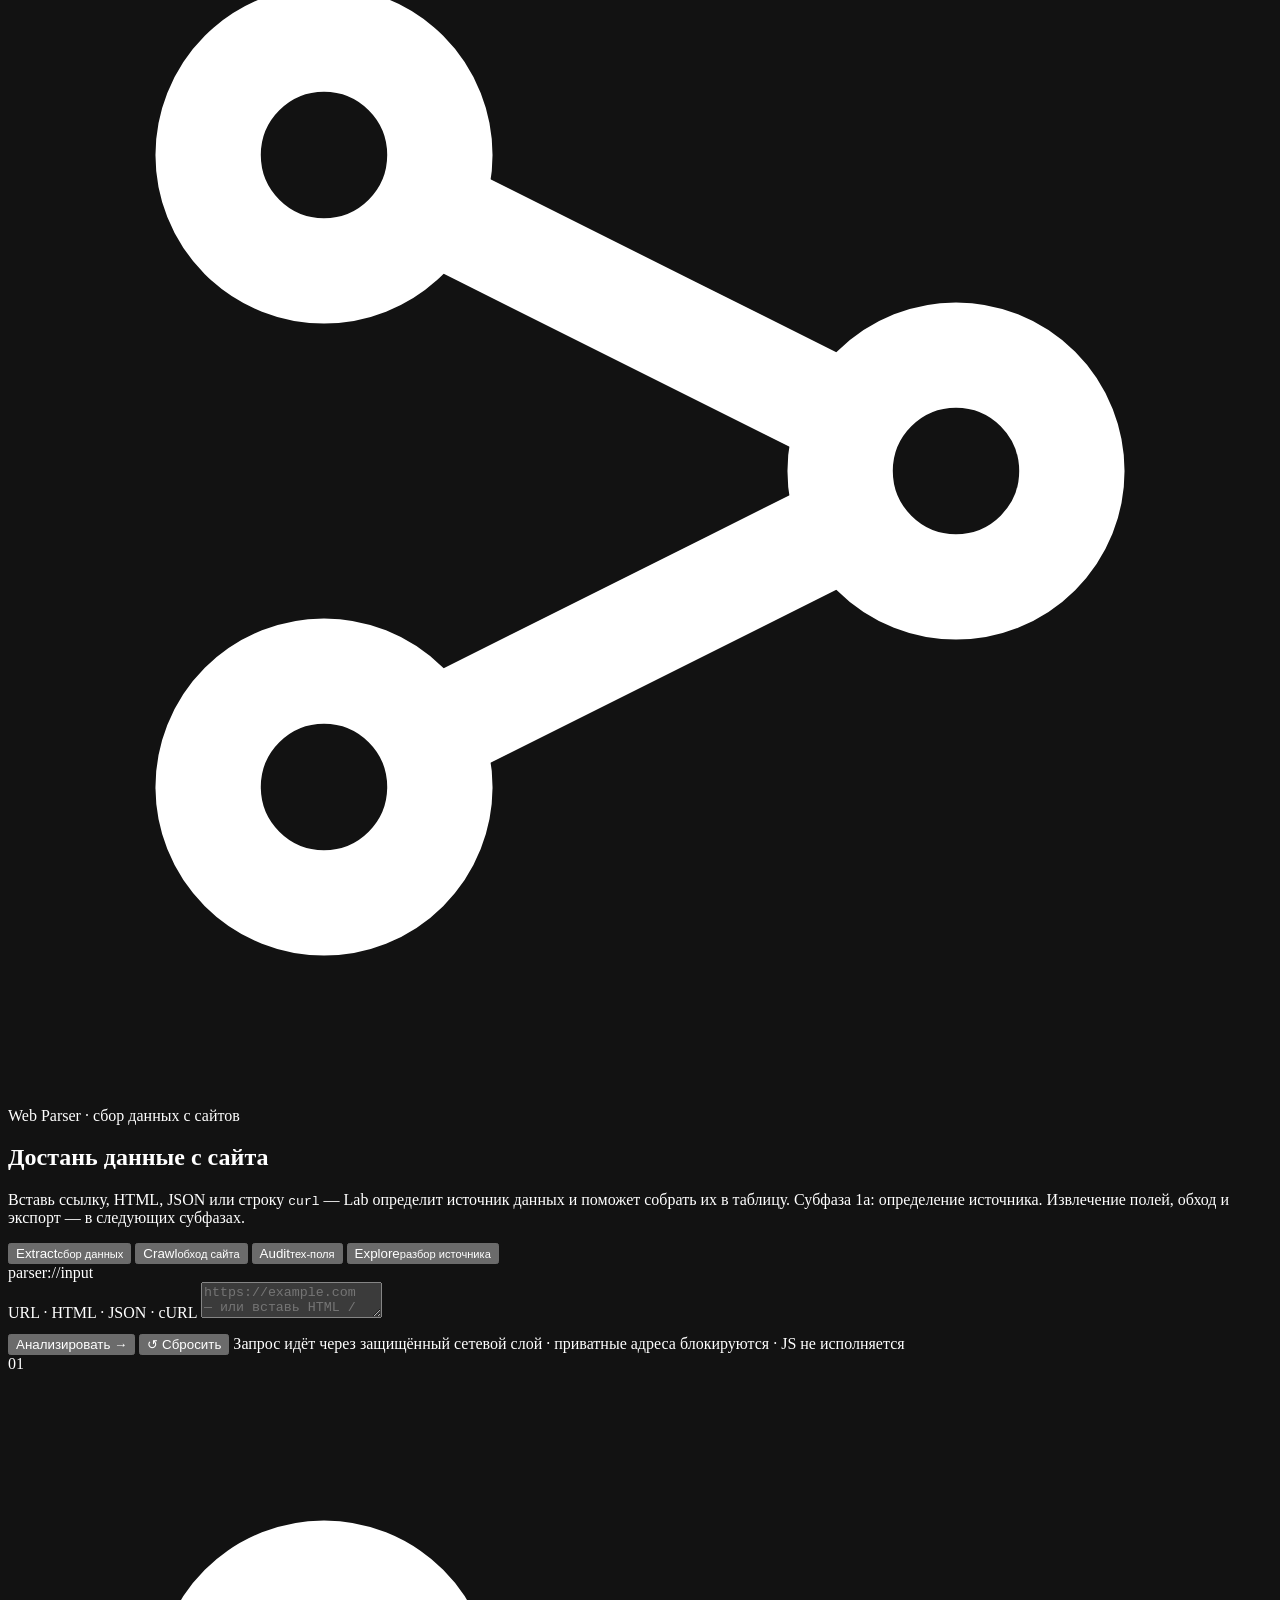
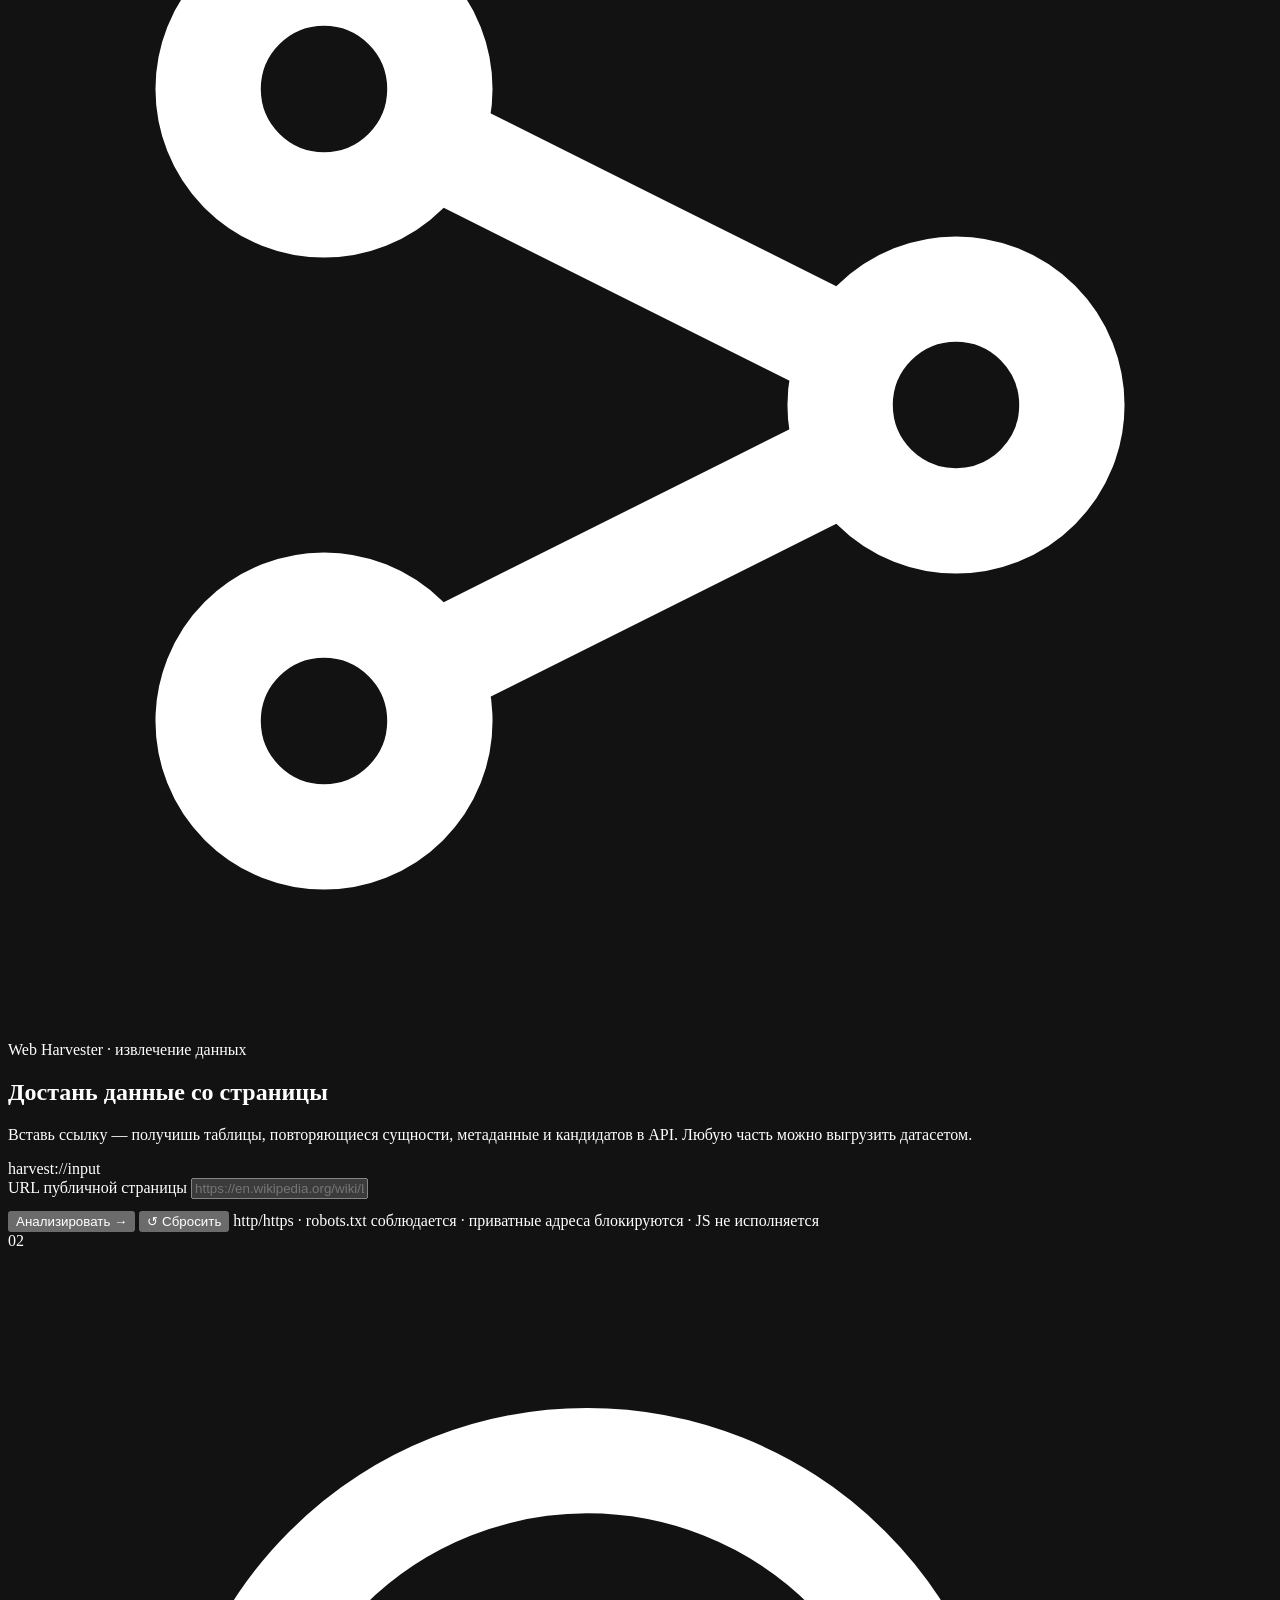
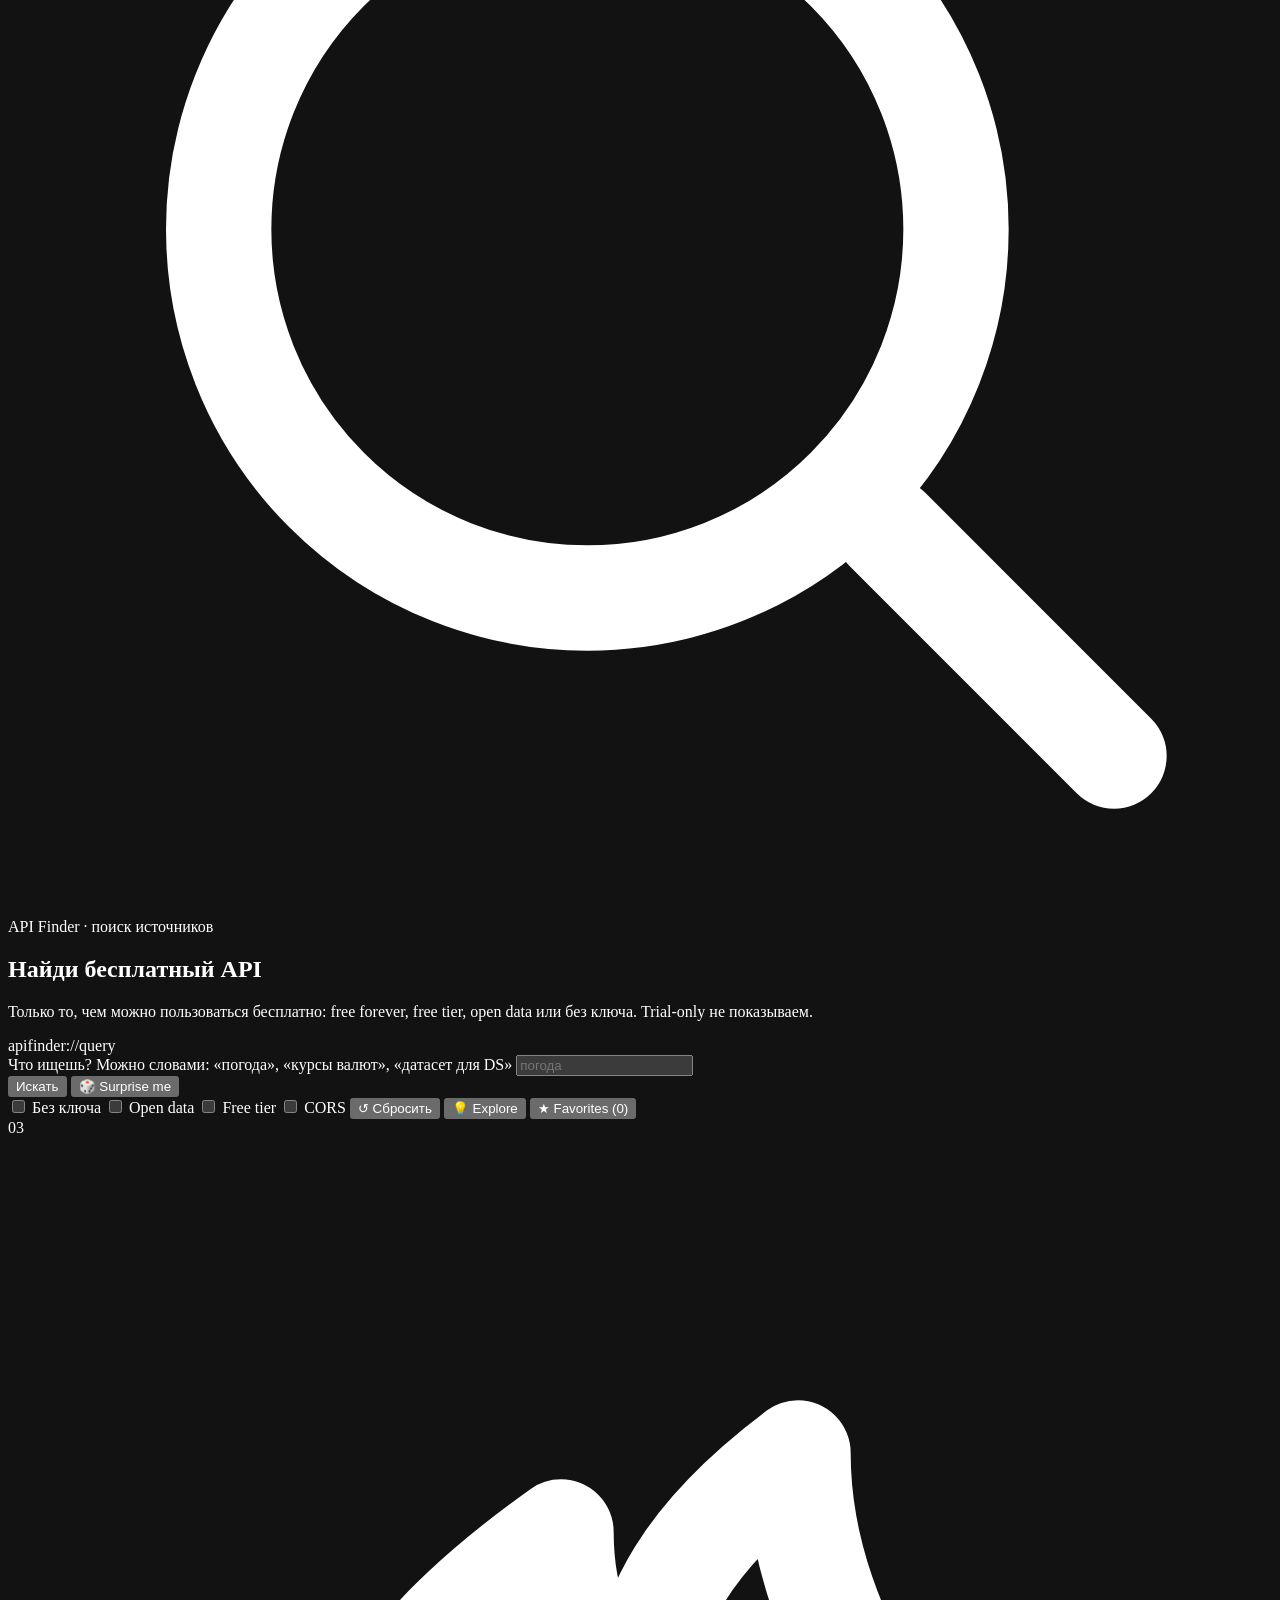
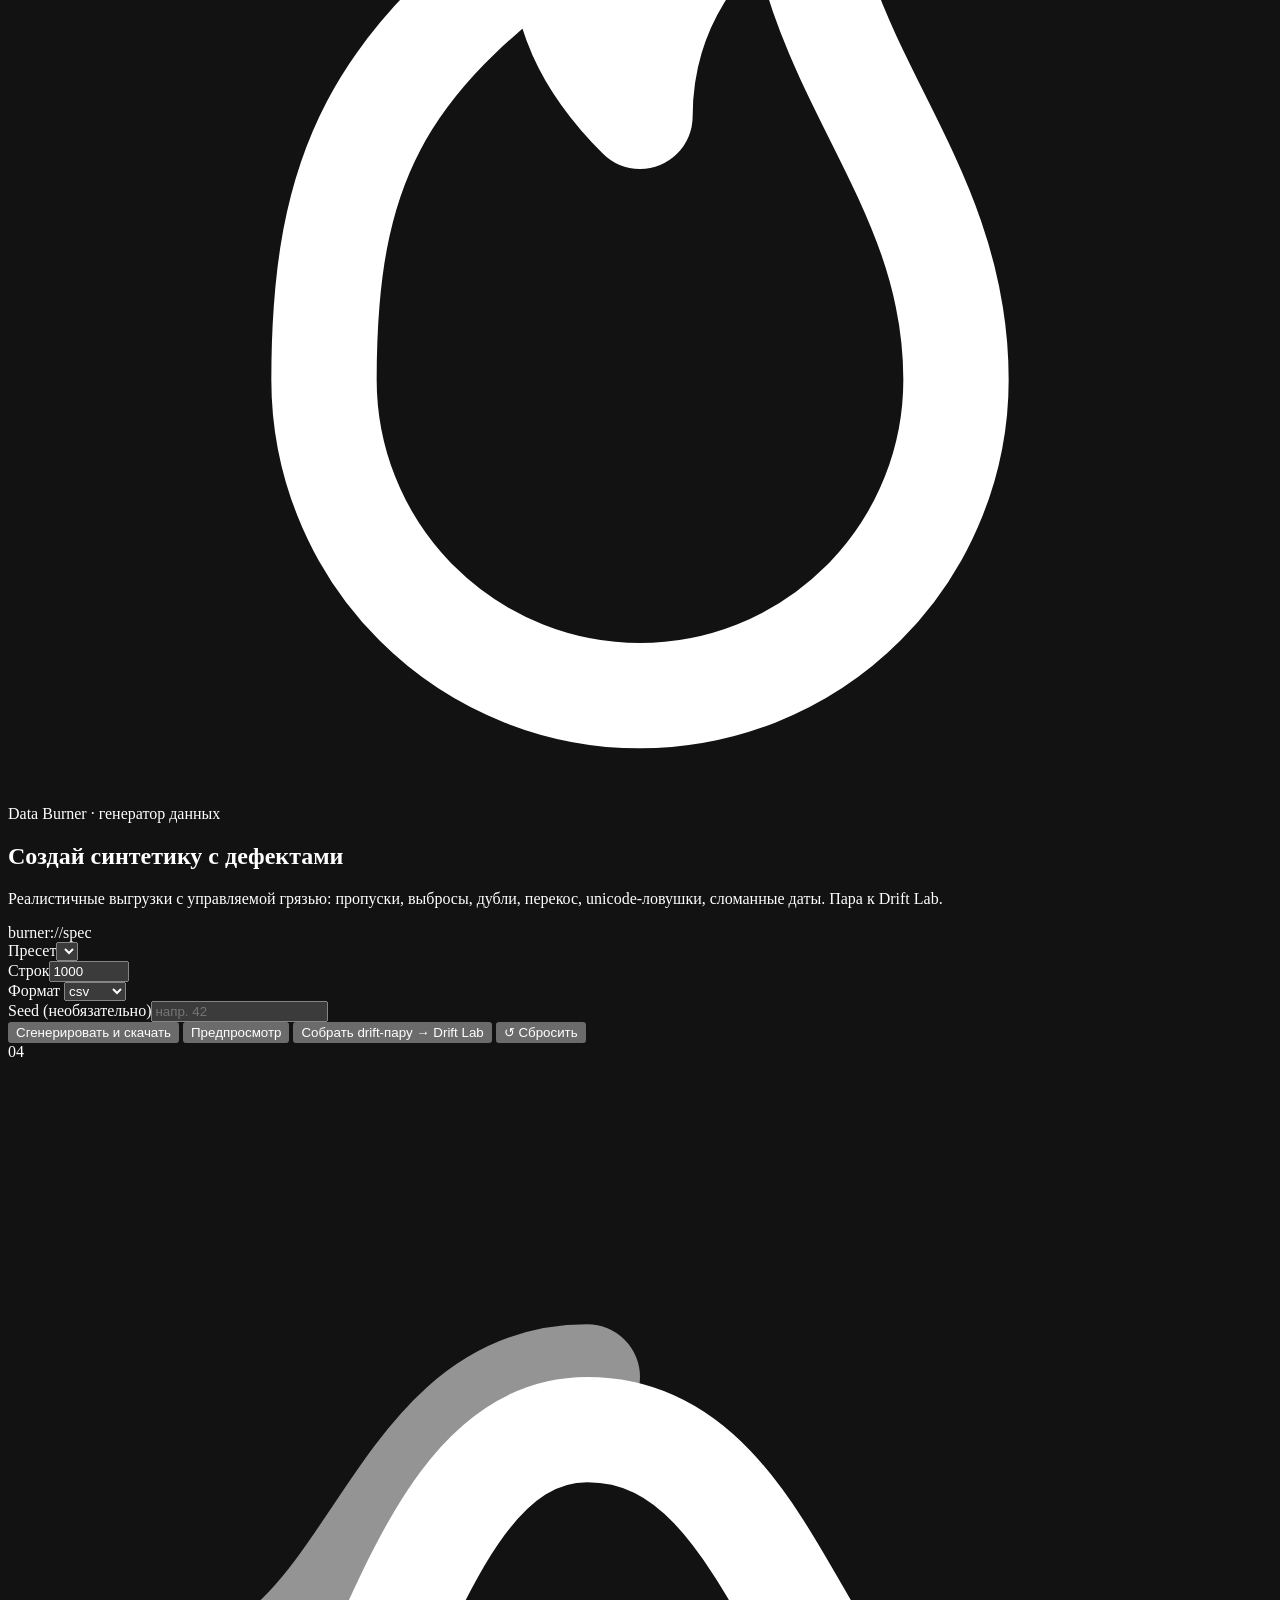
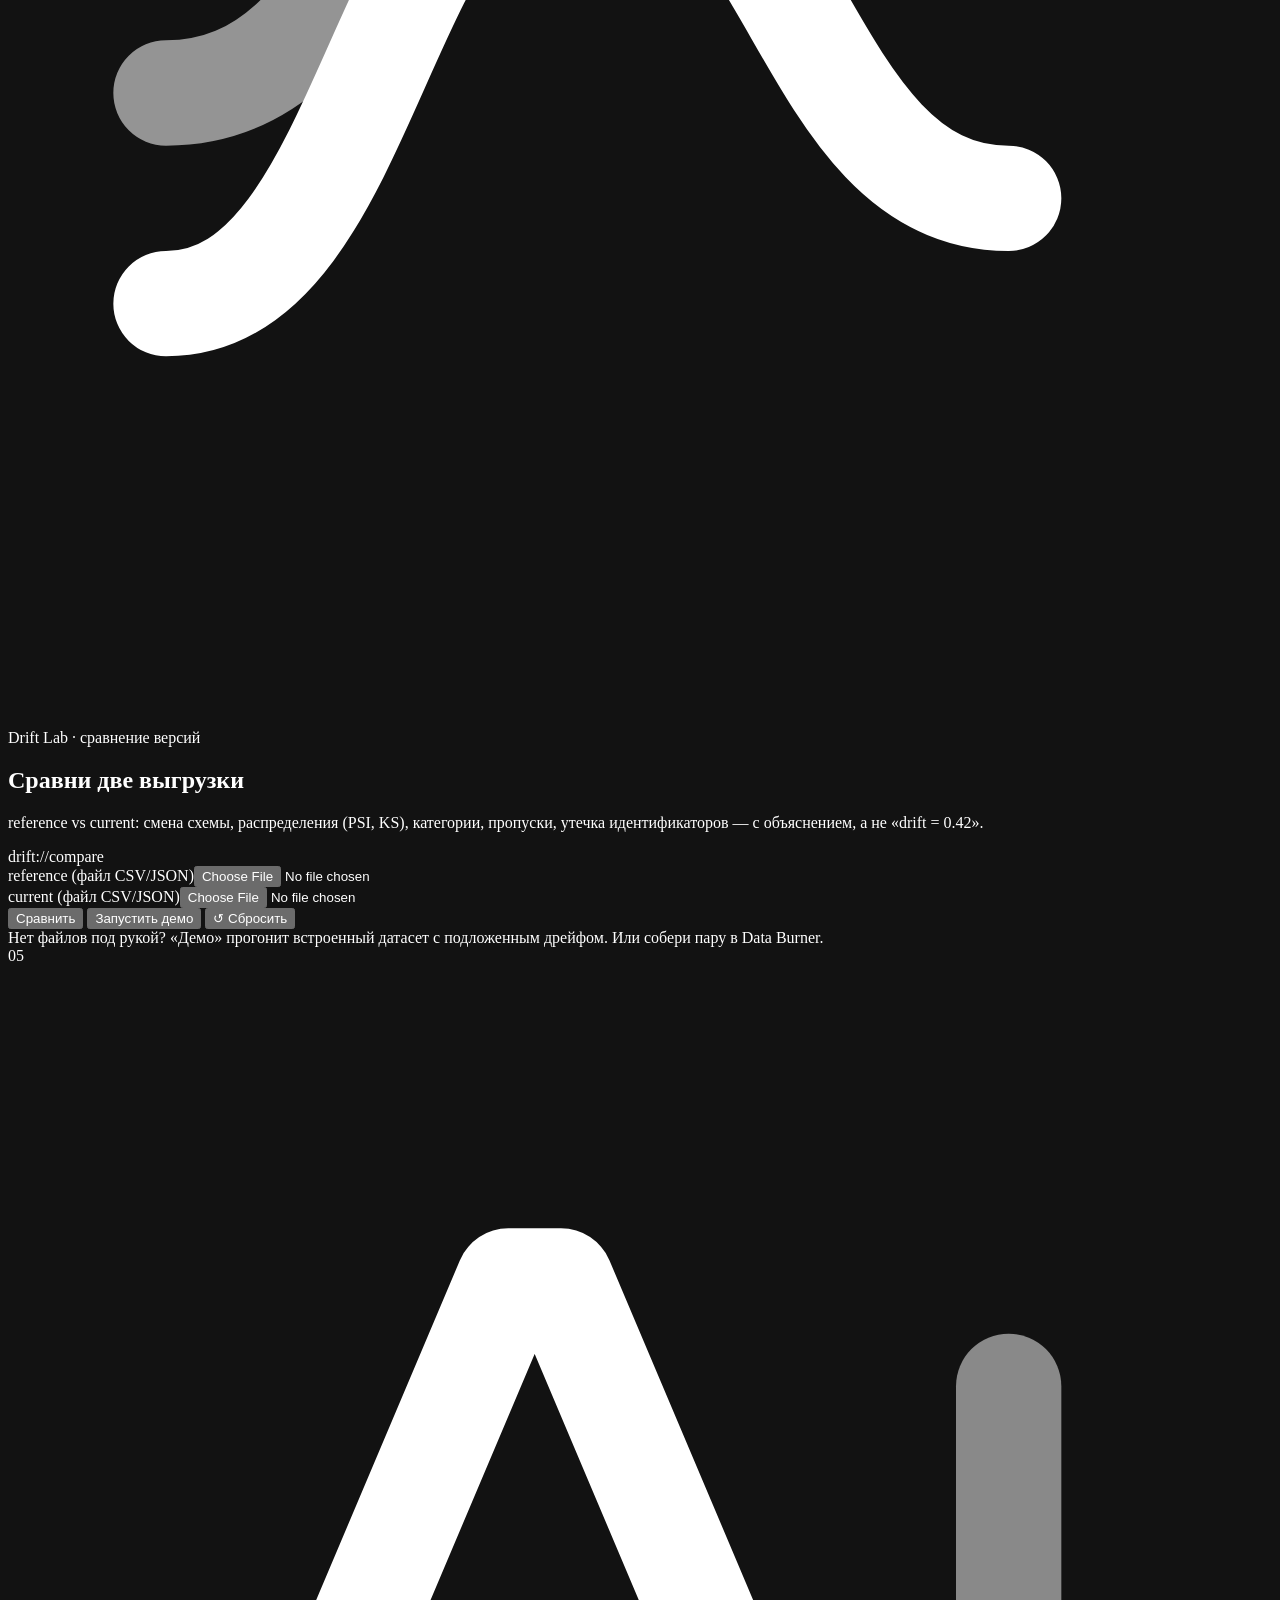
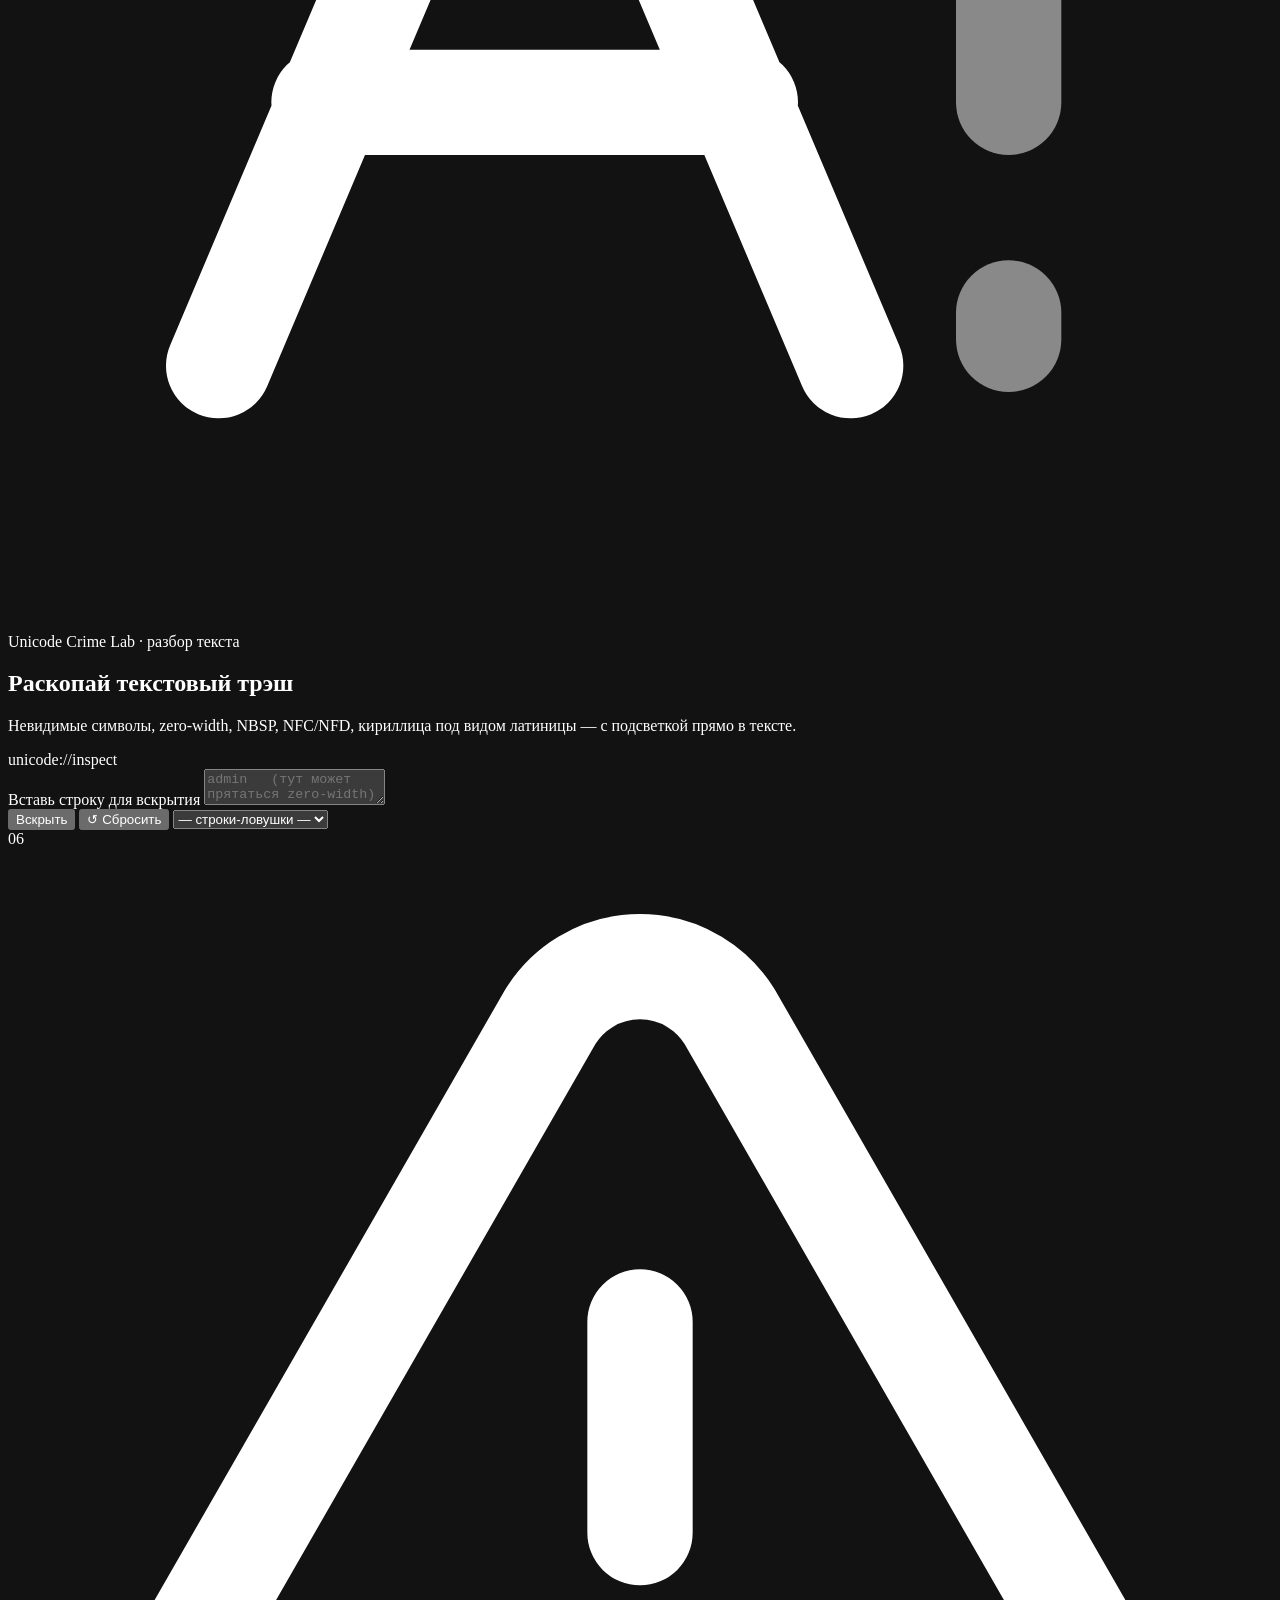
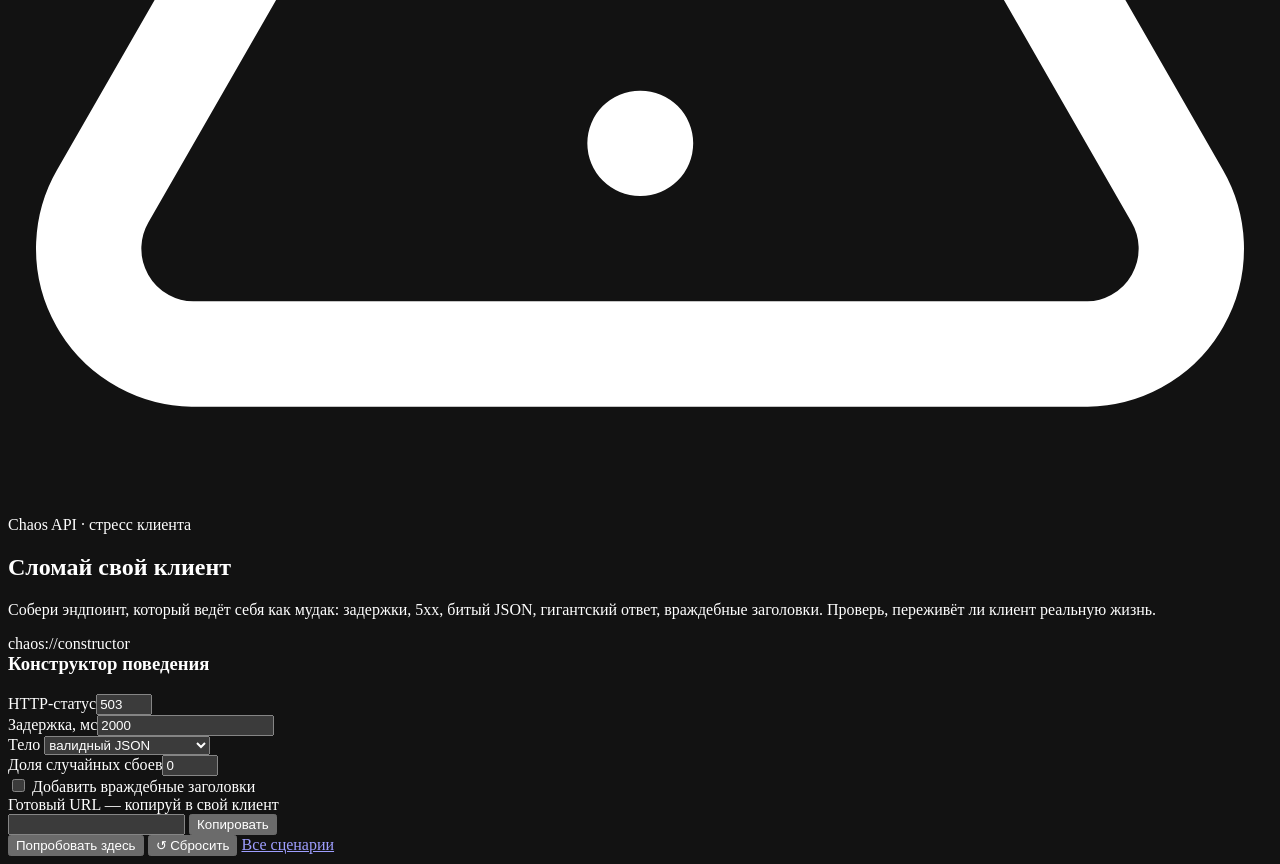
==== commit 1e2bed25: "feat(parser): завершить Web Parser v1" ====
--- a/app/static/index.html
+++ b/app/static/index.html
@@ -25,7 +25,6 @@
     <nav id="nav" aria-label="Разделы">
       <button data-nav="home">Главная</button>
       <button data-nav="parser">Parser</button>
-      <button data-nav="harvester">Harvester</button>
       <button data-nav="finder">API Finder</button>
       <button data-nav="burner">Burner</button>
       <button data-nav="drift">Drift</button>
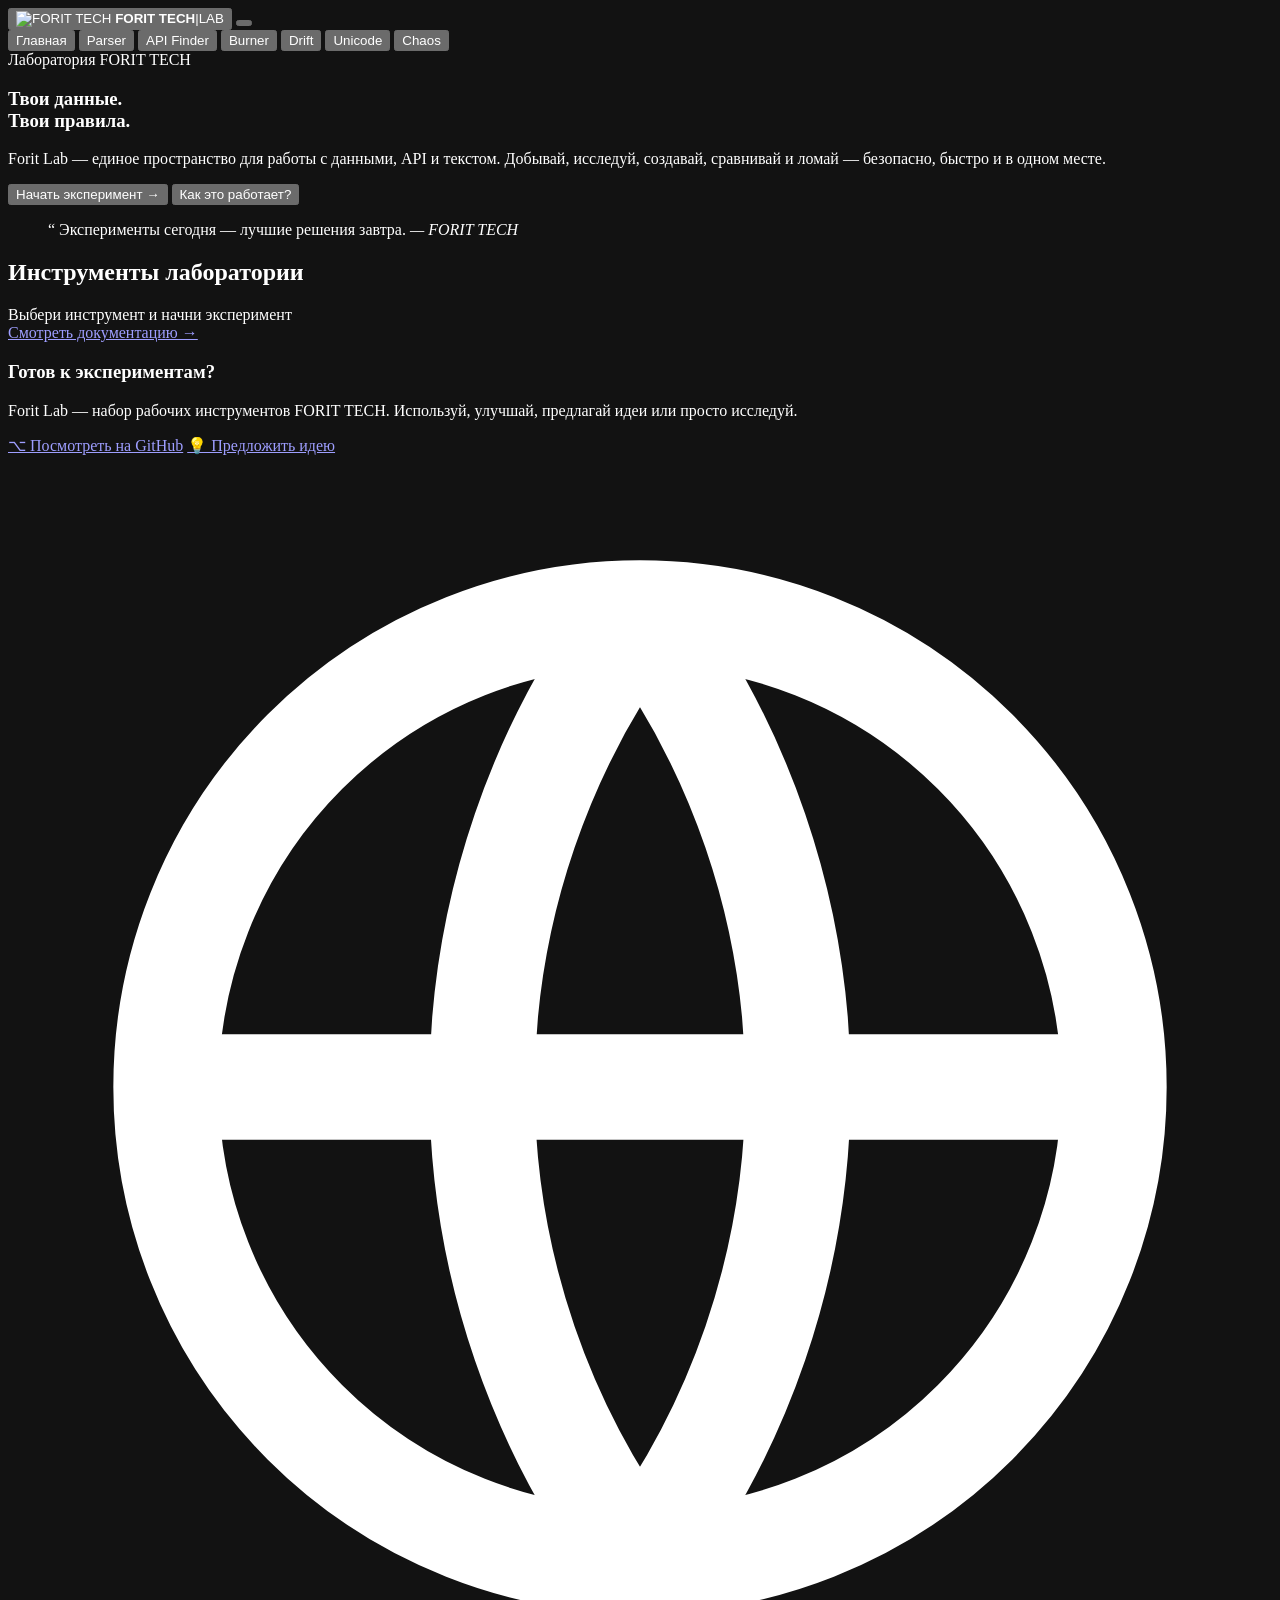
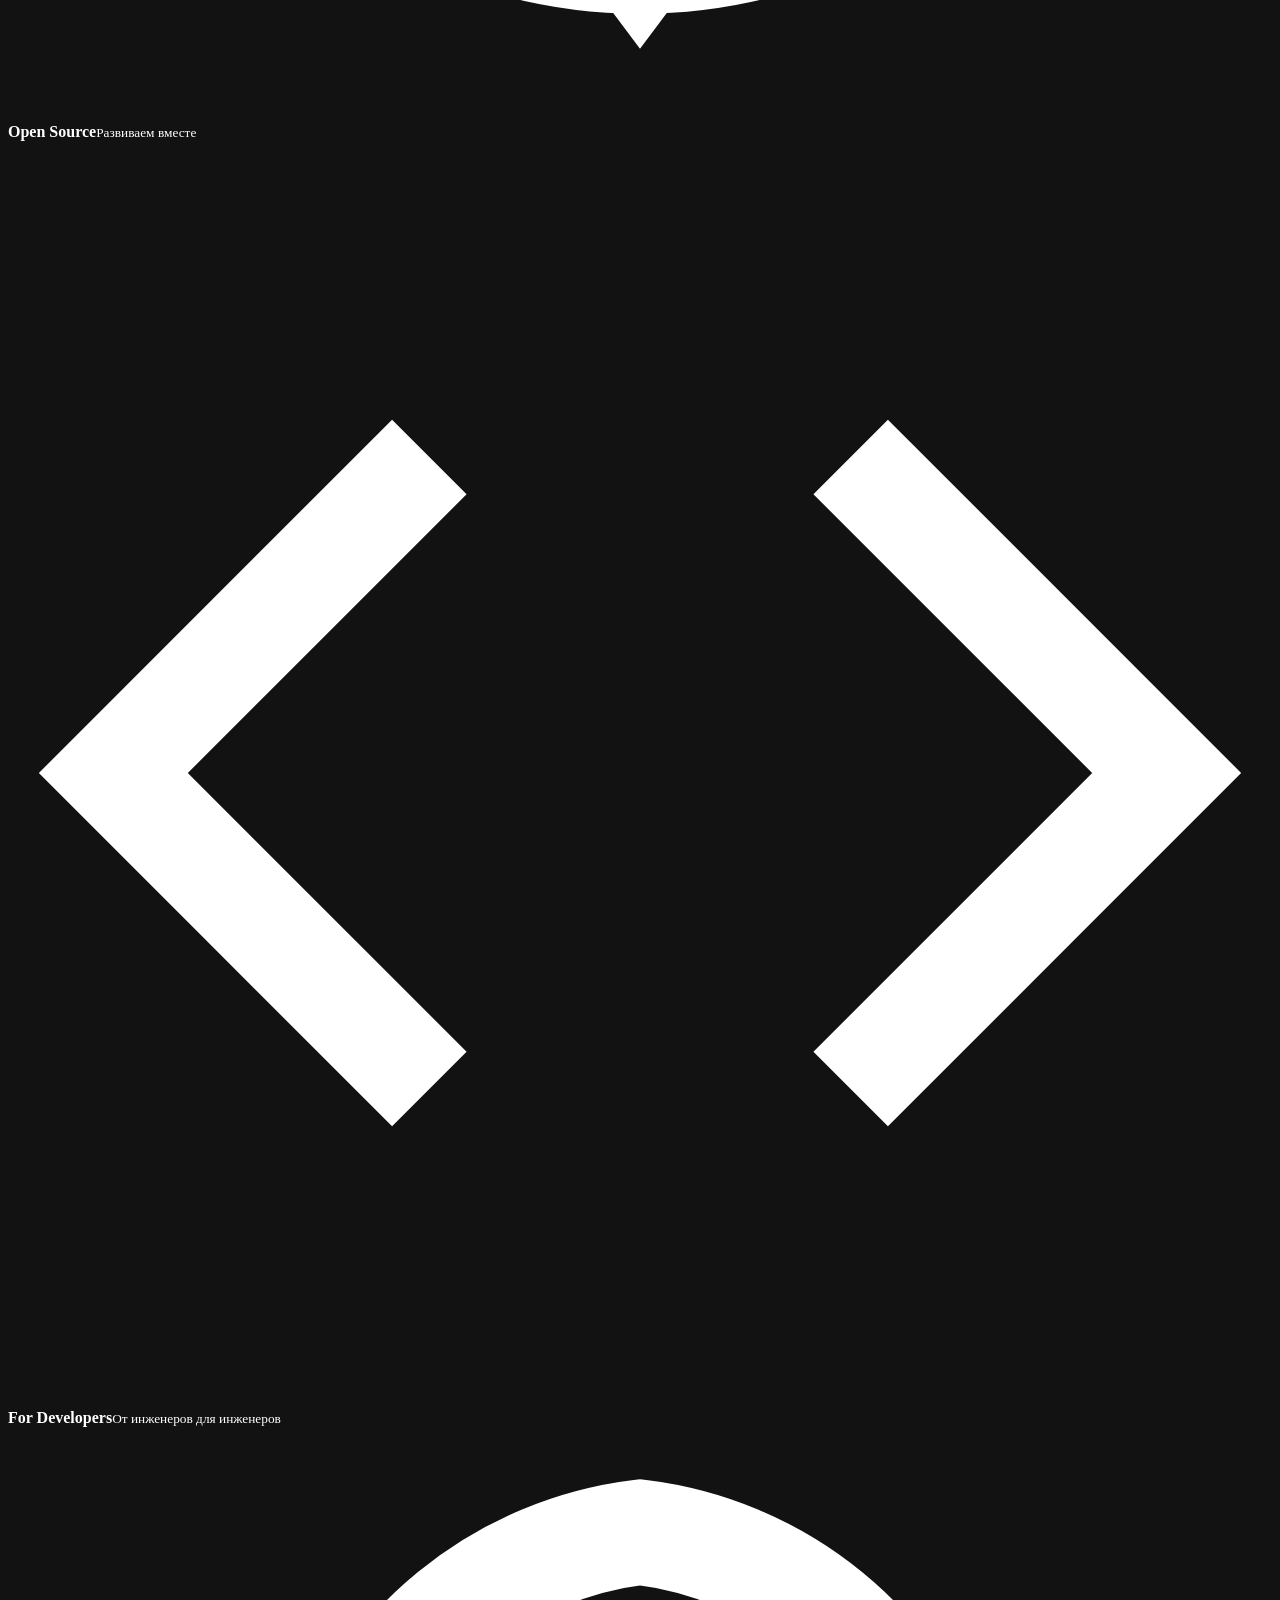
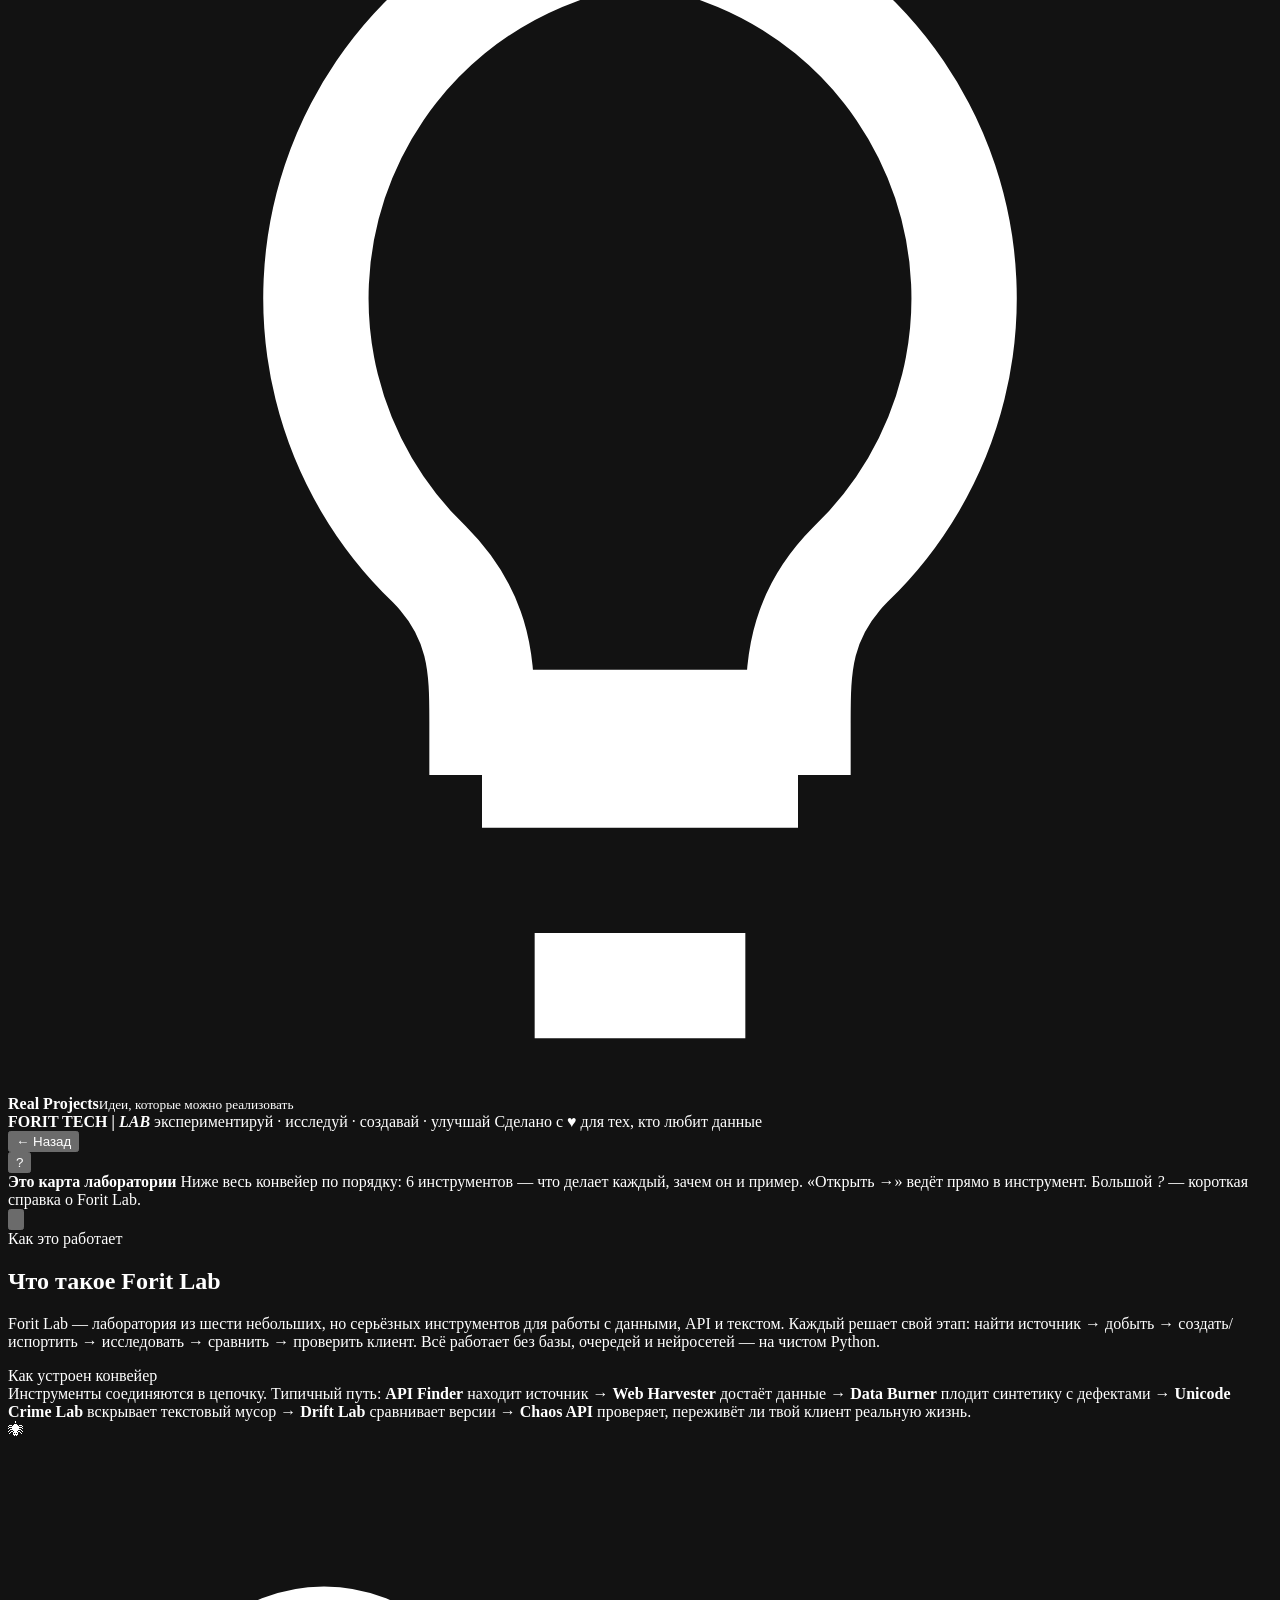
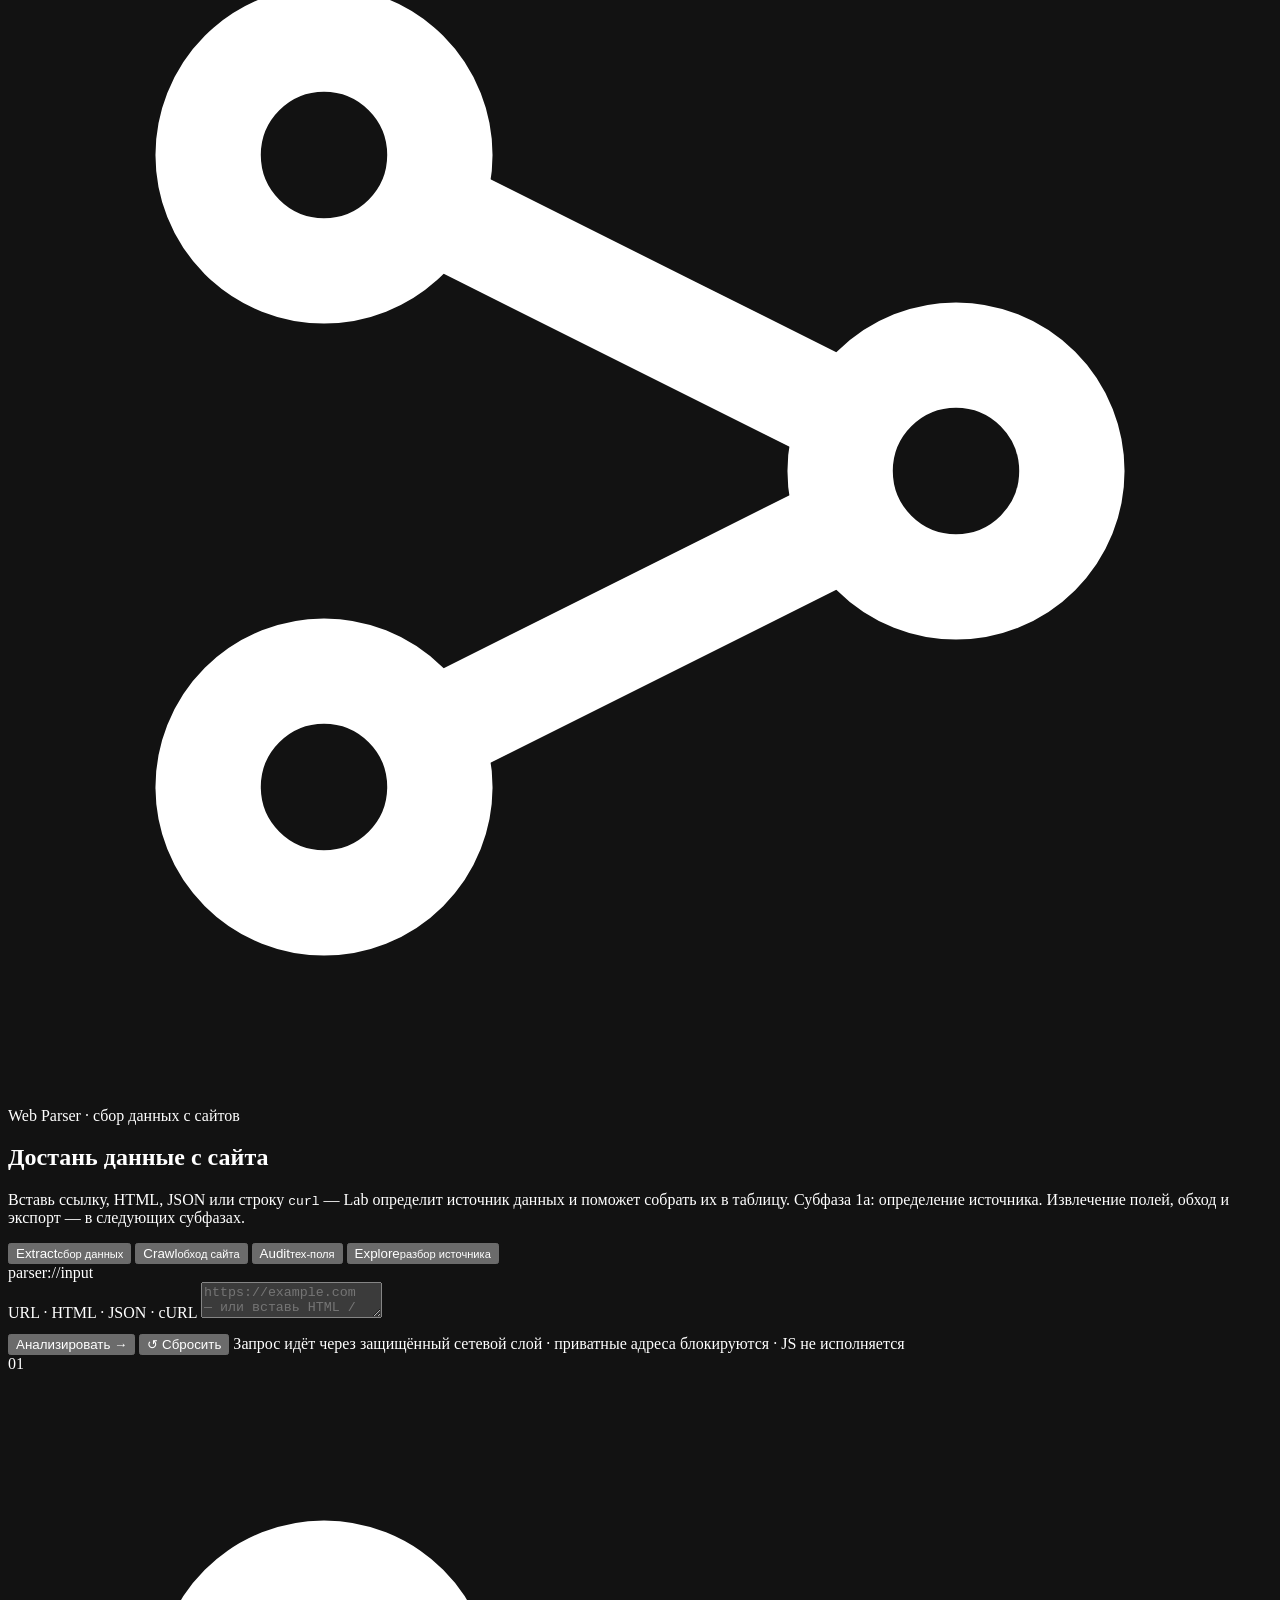
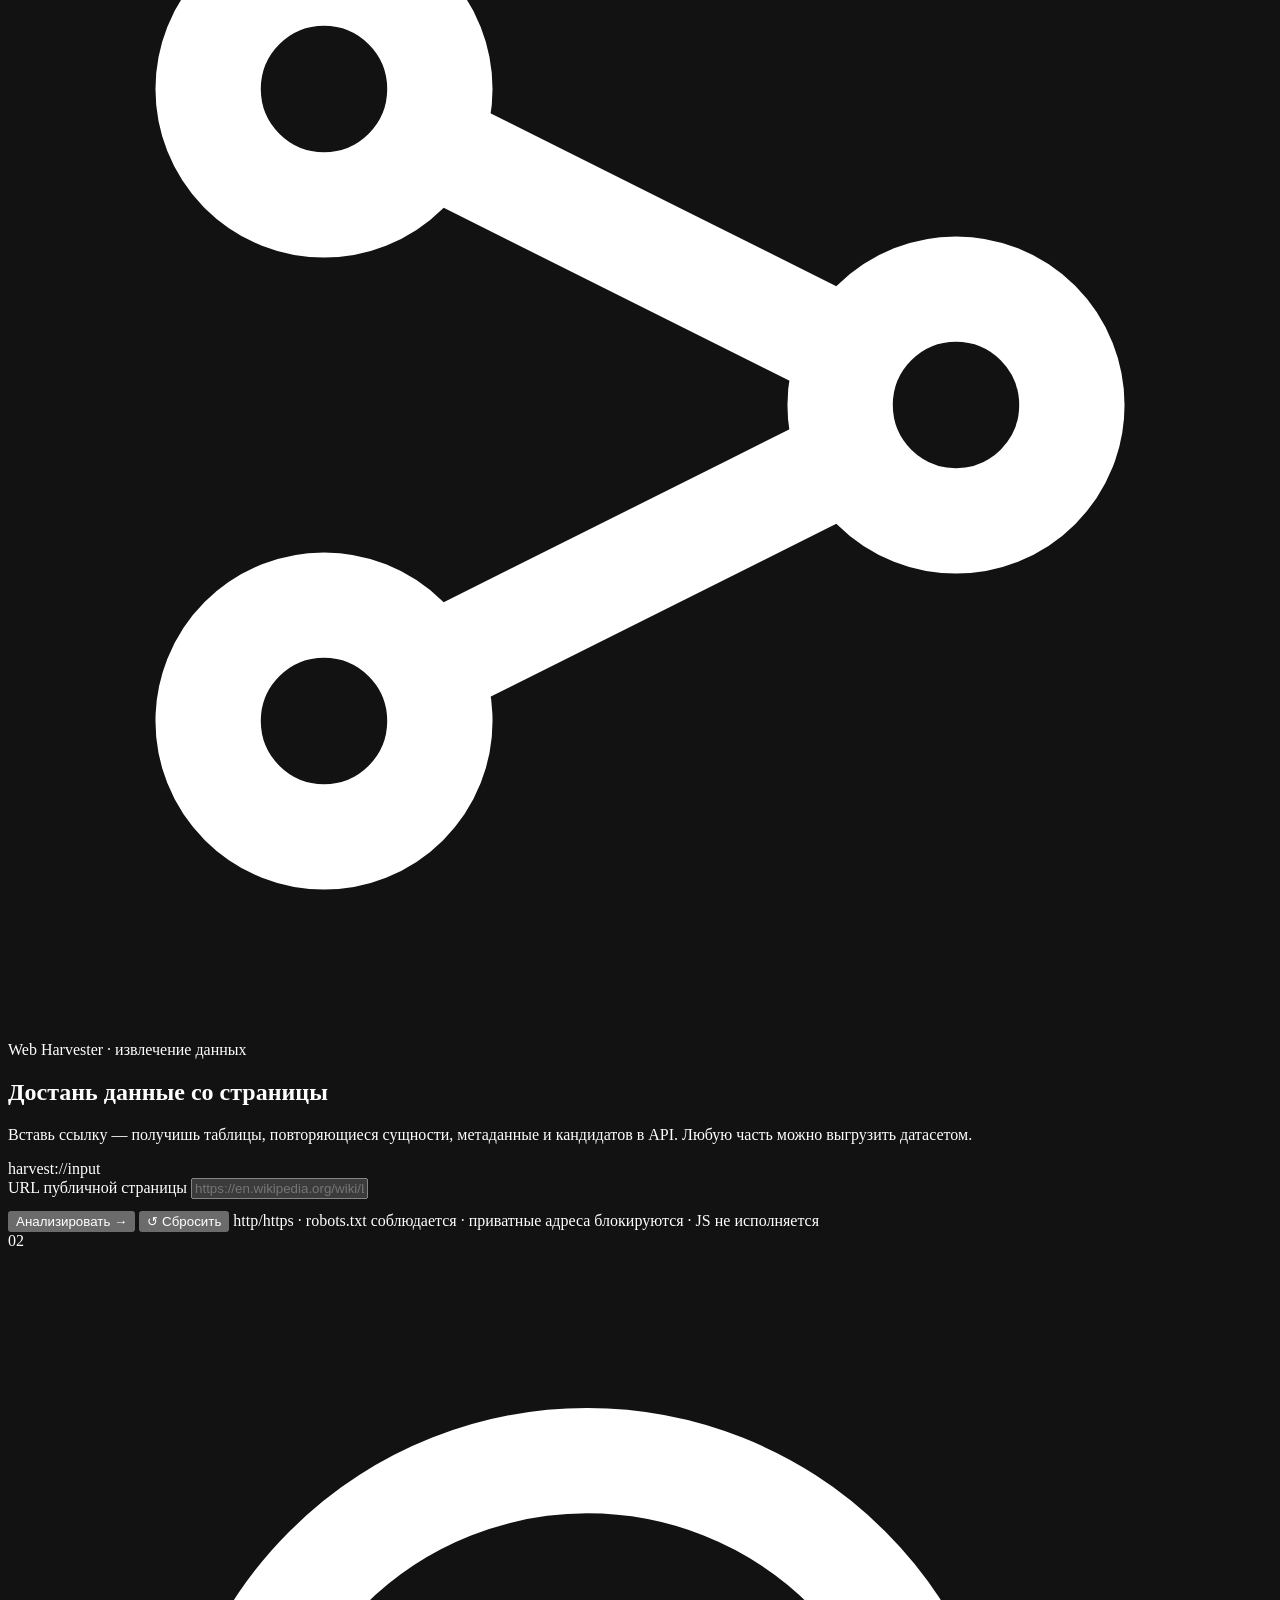
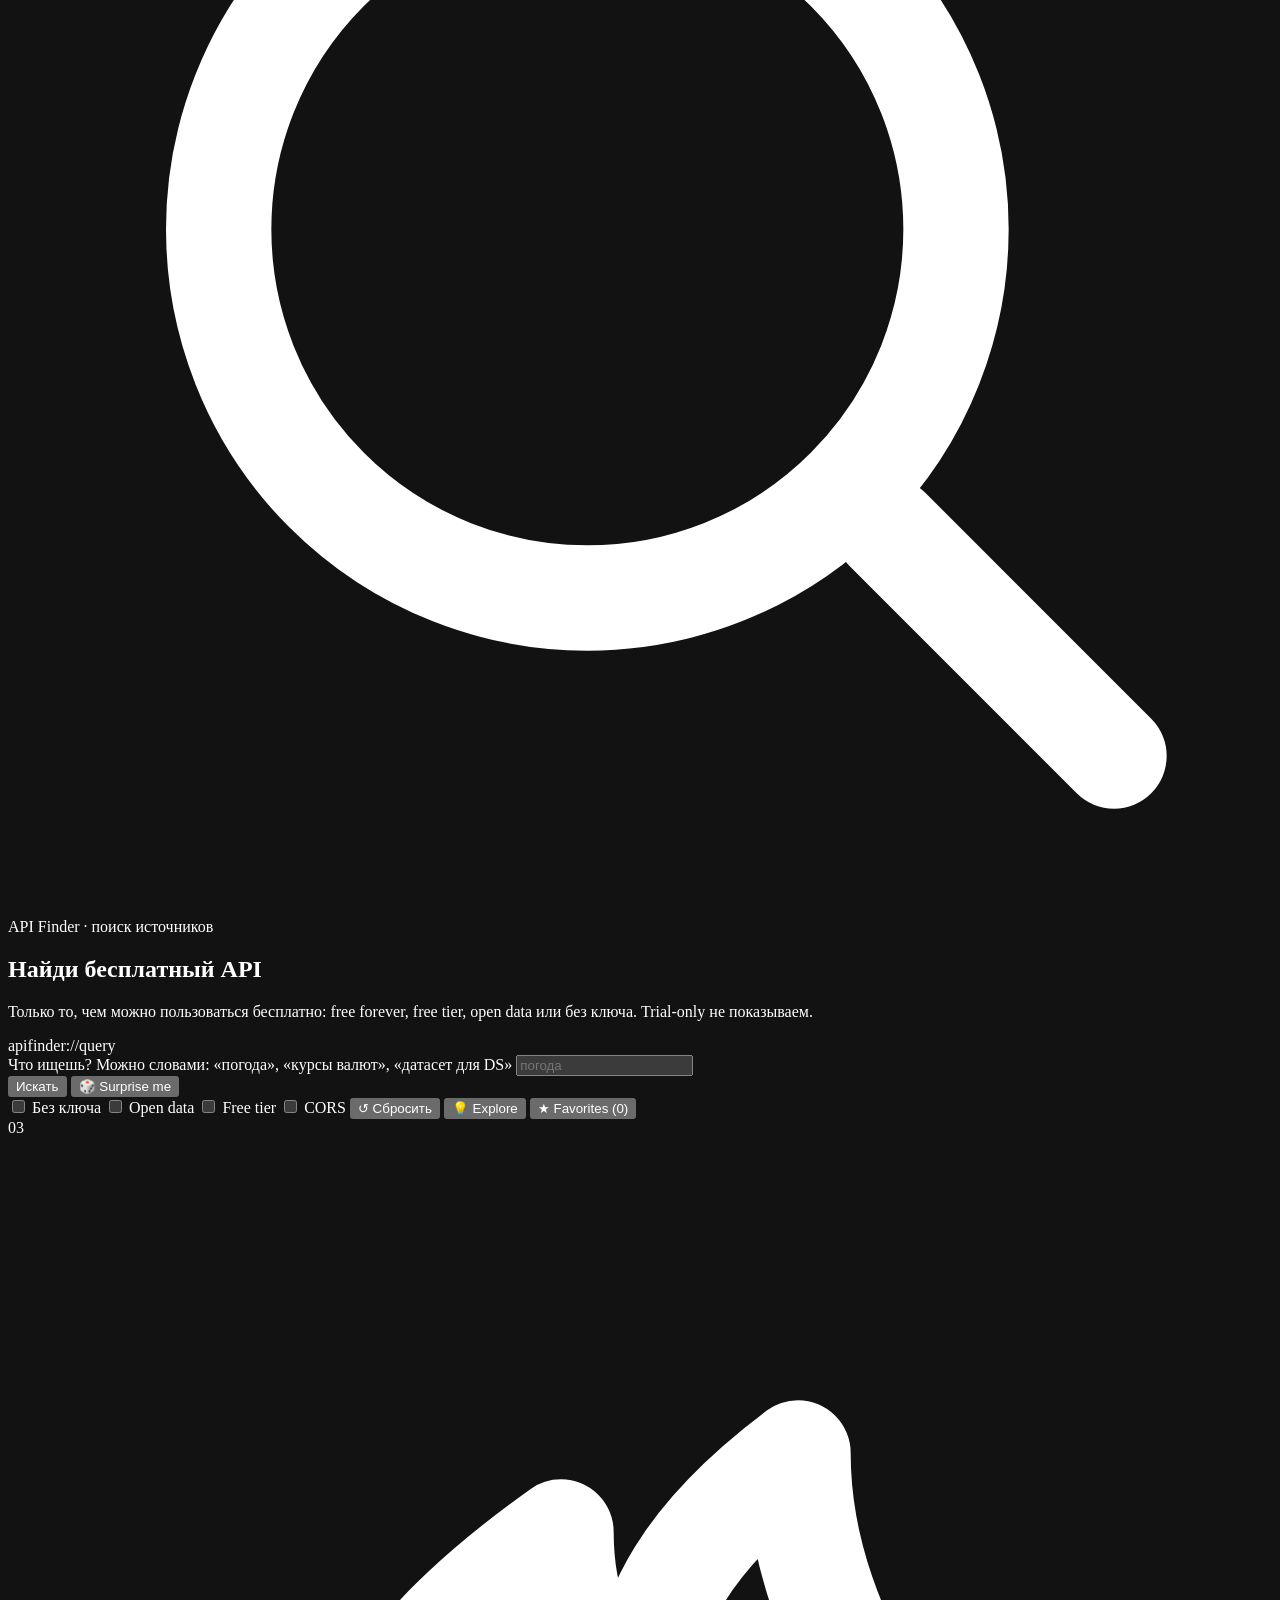
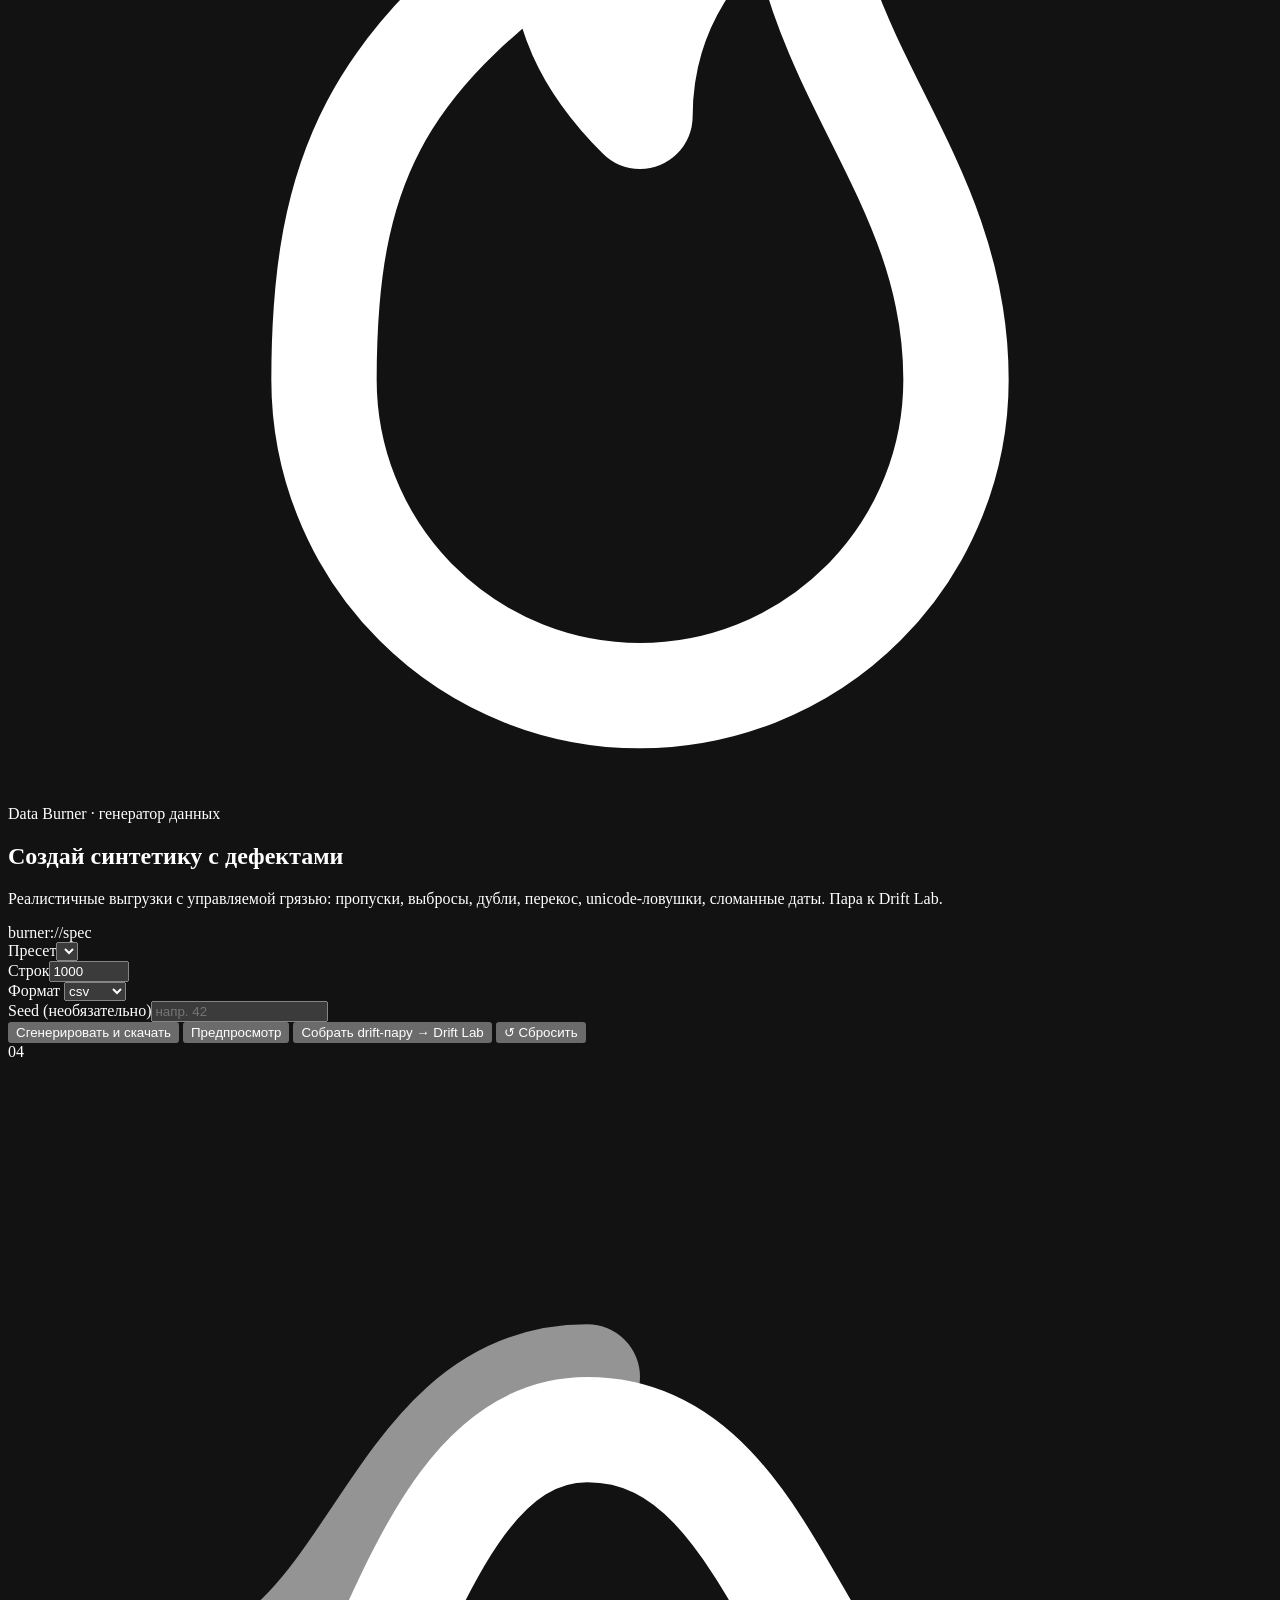
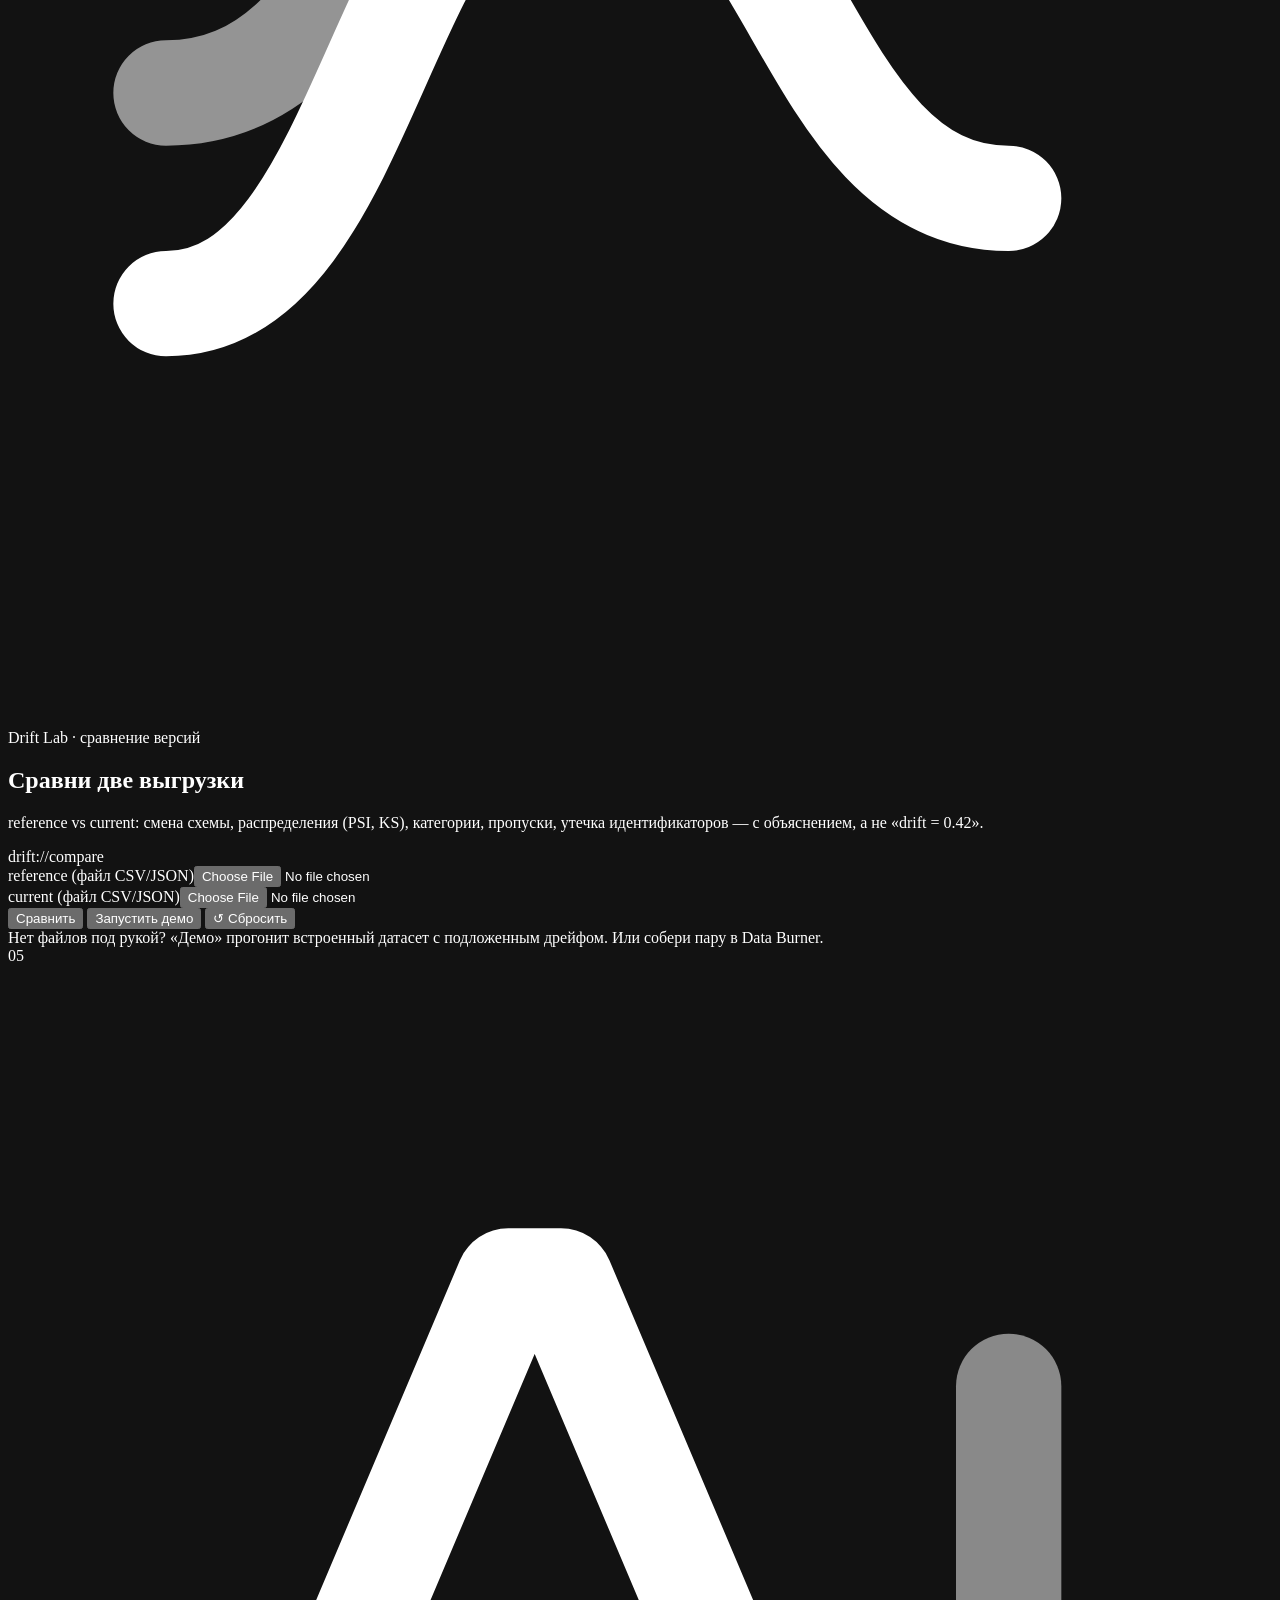
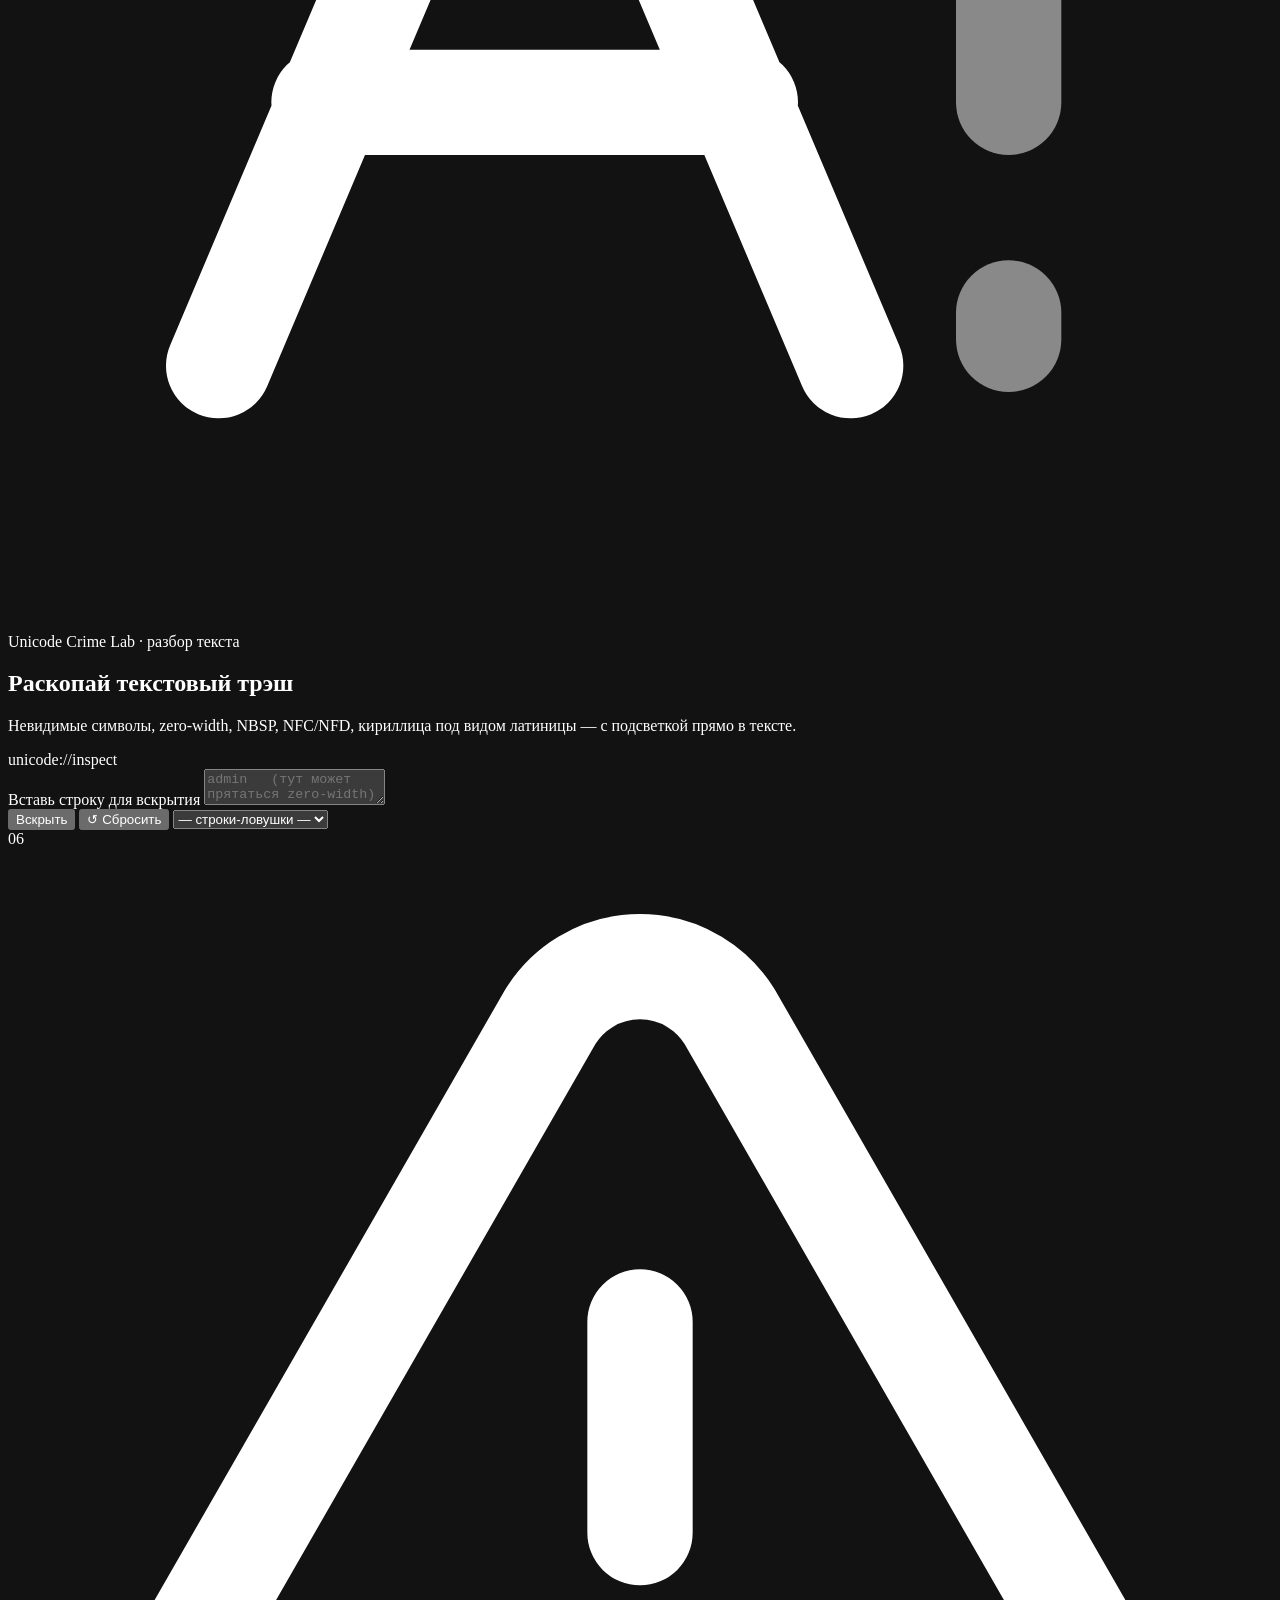
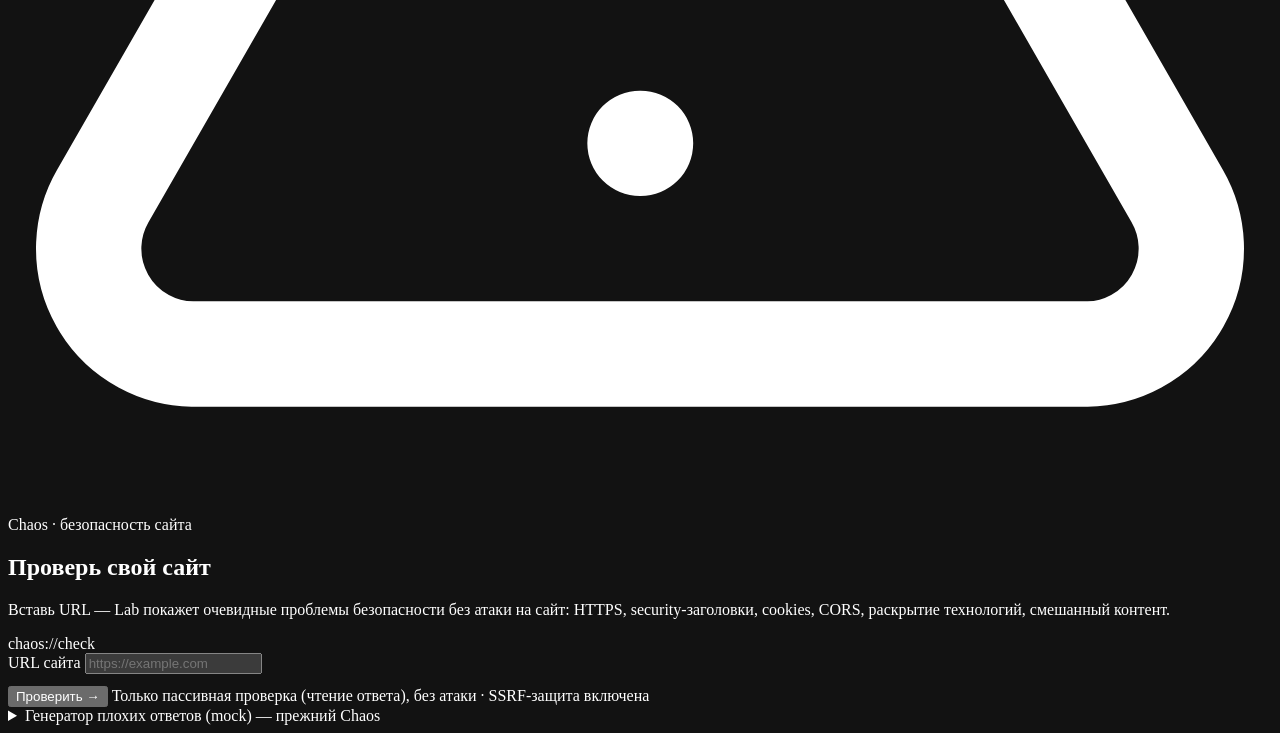
==== commit f0574bb8: "feat(chaos): добавить пассивную проверку безопасности сайта" ====
--- a/app/static/index.html
+++ b/app/static/index.html
@@ -351,11 +351,29 @@
         <div class="th-num">06</div>
         <div class="th-icon"><svg viewBox="0 0 24 24" fill="none" stroke="currentColor" stroke-width="2" stroke-linecap="round" stroke-linejoin="round"><path d="M10.3 3.2 1.8 18a2 2 0 0 0 1.7 3h17a2 2 0 0 0 1.7-3L13.7 3.2a2 2 0 0 0-3.4 0z"/><path d="M12 9v4M12 17h.01"/></svg></div>
         <div class="th-text">
-          <div class="eyebrow">Chaos API · стресс клиента</div>
-          <h2>Сломай свой клиент</h2>
-          <p>Собери эндпоинт, который ведёт себя как мудак: задержки, 5xx, битый JSON, гигантский ответ, враждебные заголовки. Проверь, переживёт ли клиент реальную жизнь.</p>
-        </div>
-      </div>
+          <div class="eyebrow">Chaos · безопасность сайта</div>
+          <h2>Проверь свой сайт</h2>
+          <p>Вставь URL — Lab покажет очевидные проблемы безопасности без атаки на сайт: HTTPS, security-заголовки, cookies, CORS, раскрытие технологий, смешанный контент.</p>
+        </div>
+      </div>
+
+      <div class="console">
+        <div class="console-bar"><span class="dot r"></span><span class="dot y"></span><span class="dot g"></span><span class="c-label">chaos://check</span></div>
+        <div class="console-body">
+          <div class="field" style="margin-bottom:12px">
+            <label>URL сайта</label>
+            <input type="url" id="csUrl" placeholder="https://example.com">
+          </div>
+          <div class="c-actions">
+            <button class="btn" id="csGo">Проверить →</button>
+            <span class="muted">Только пассивная проверка (чтение ответа), без атаки · SSRF-защита включена</span>
+          </div>
+        </div>
+      </div>
+      <div id="csOut"></div>
+
+      <details class="cs-legacy">
+        <summary>Генератор плохих ответов (mock) — прежний Chaos</summary>
       <div class="console">
         <div class="console-bar"><span class="dot r"></span><span class="dot y"></span><span class="dot g"></span><span class="c-label">chaos://constructor</span></div>
         <div class="console-body">
@@ -392,6 +410,7 @@
         </div>
       </div>
       <div id="chOut"></div>
+      </details>
     </section>
   </main>
 
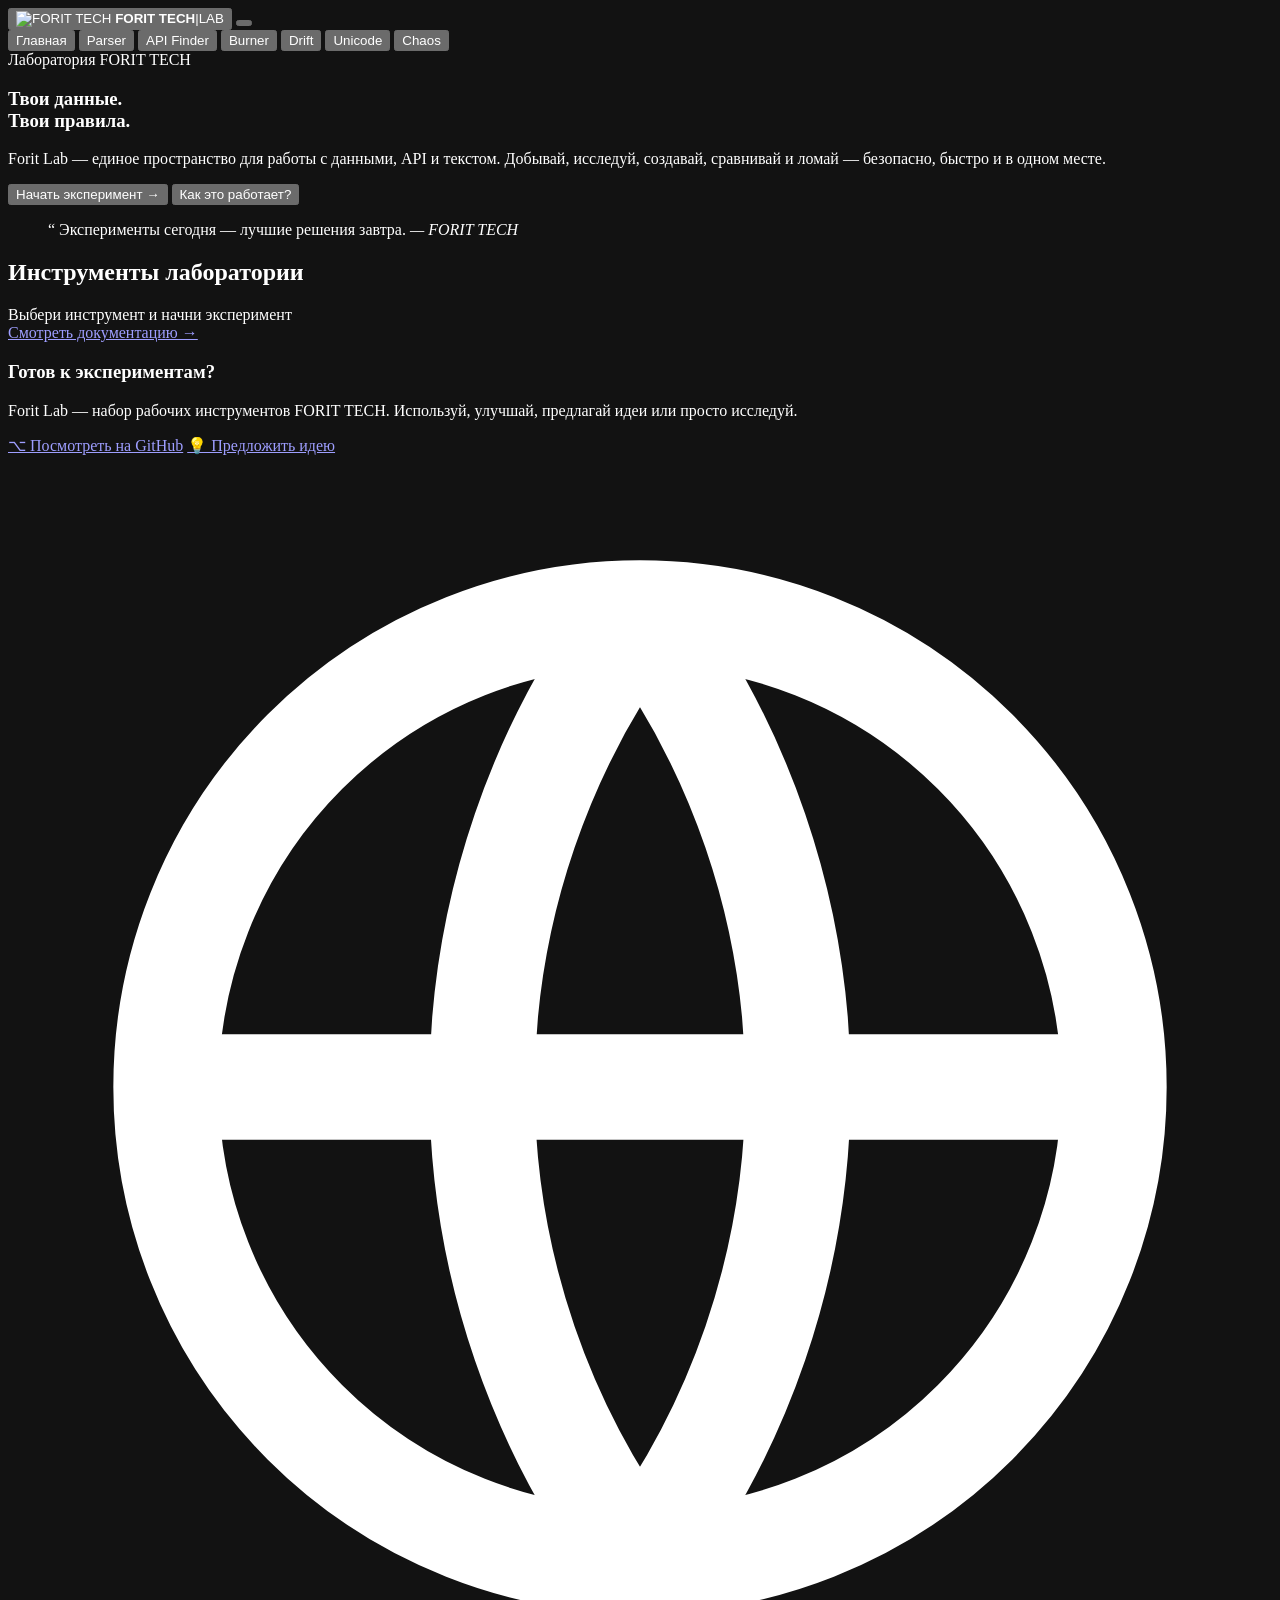
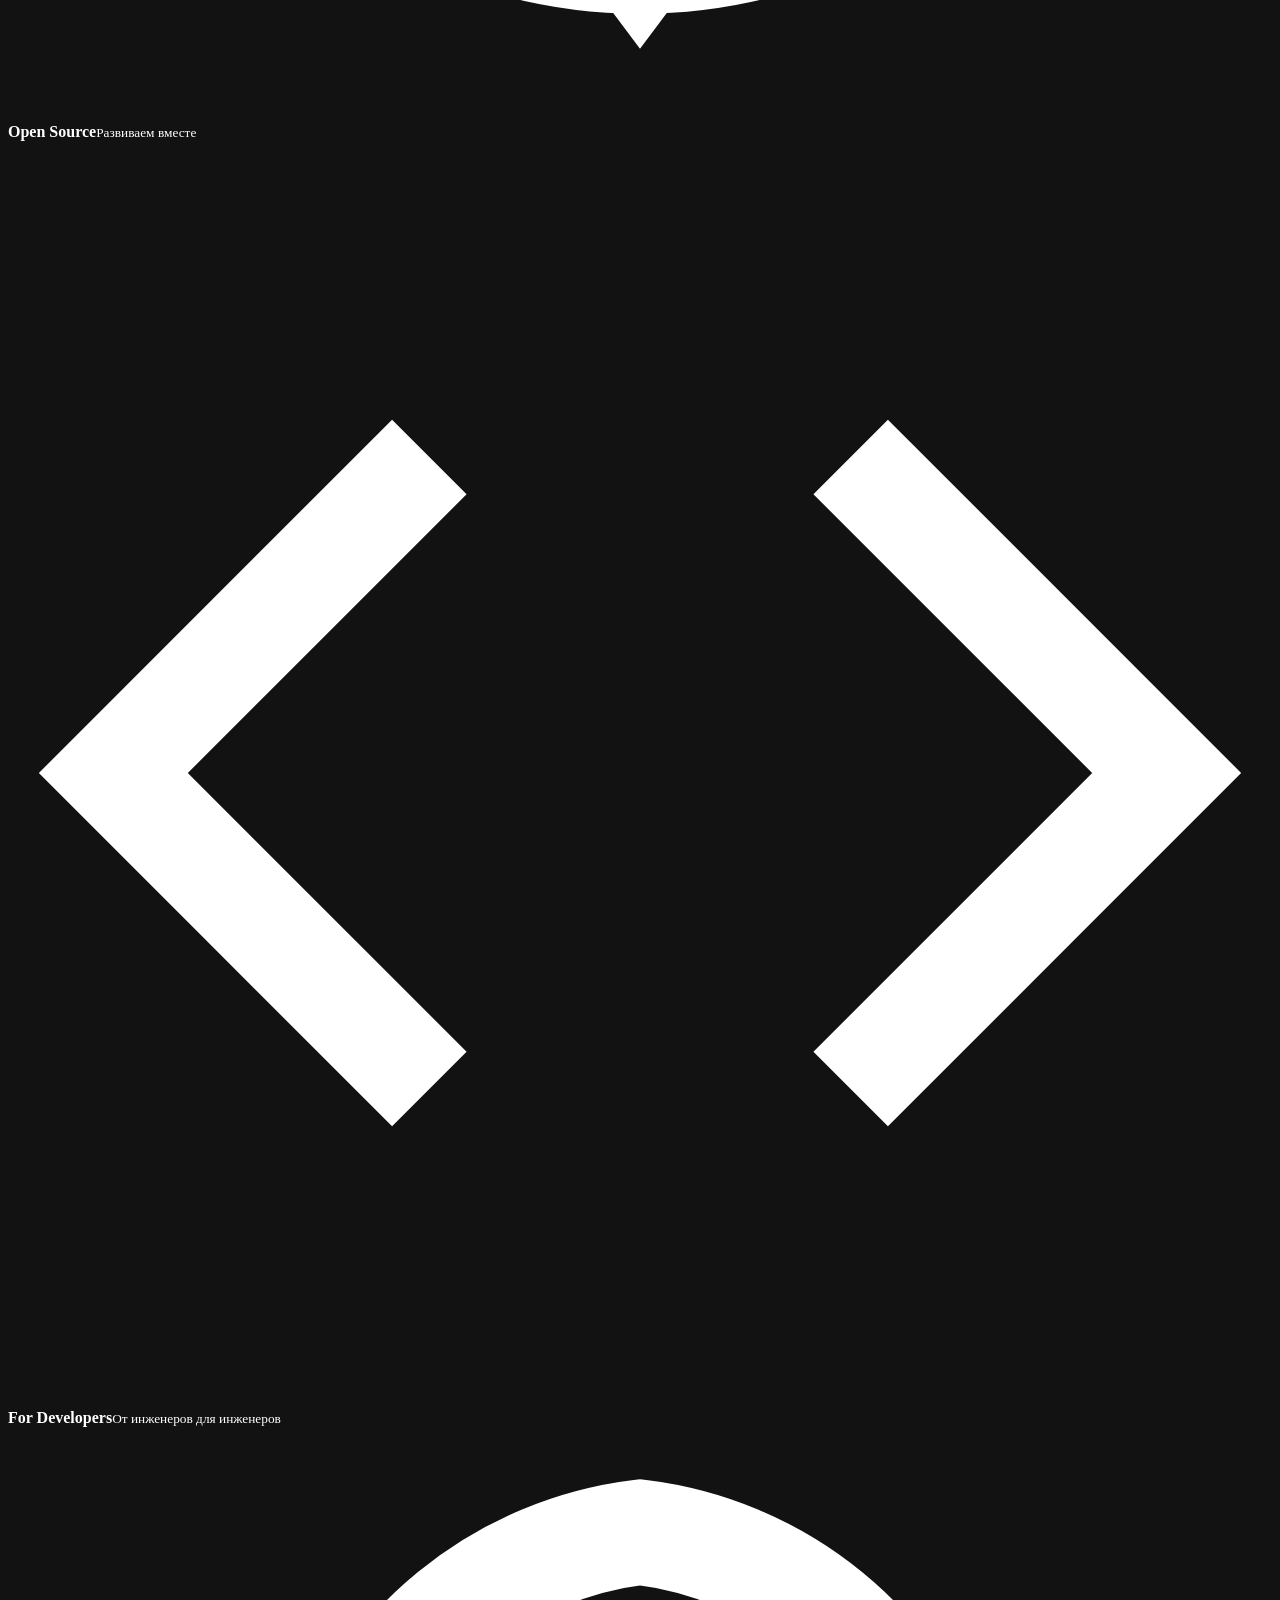
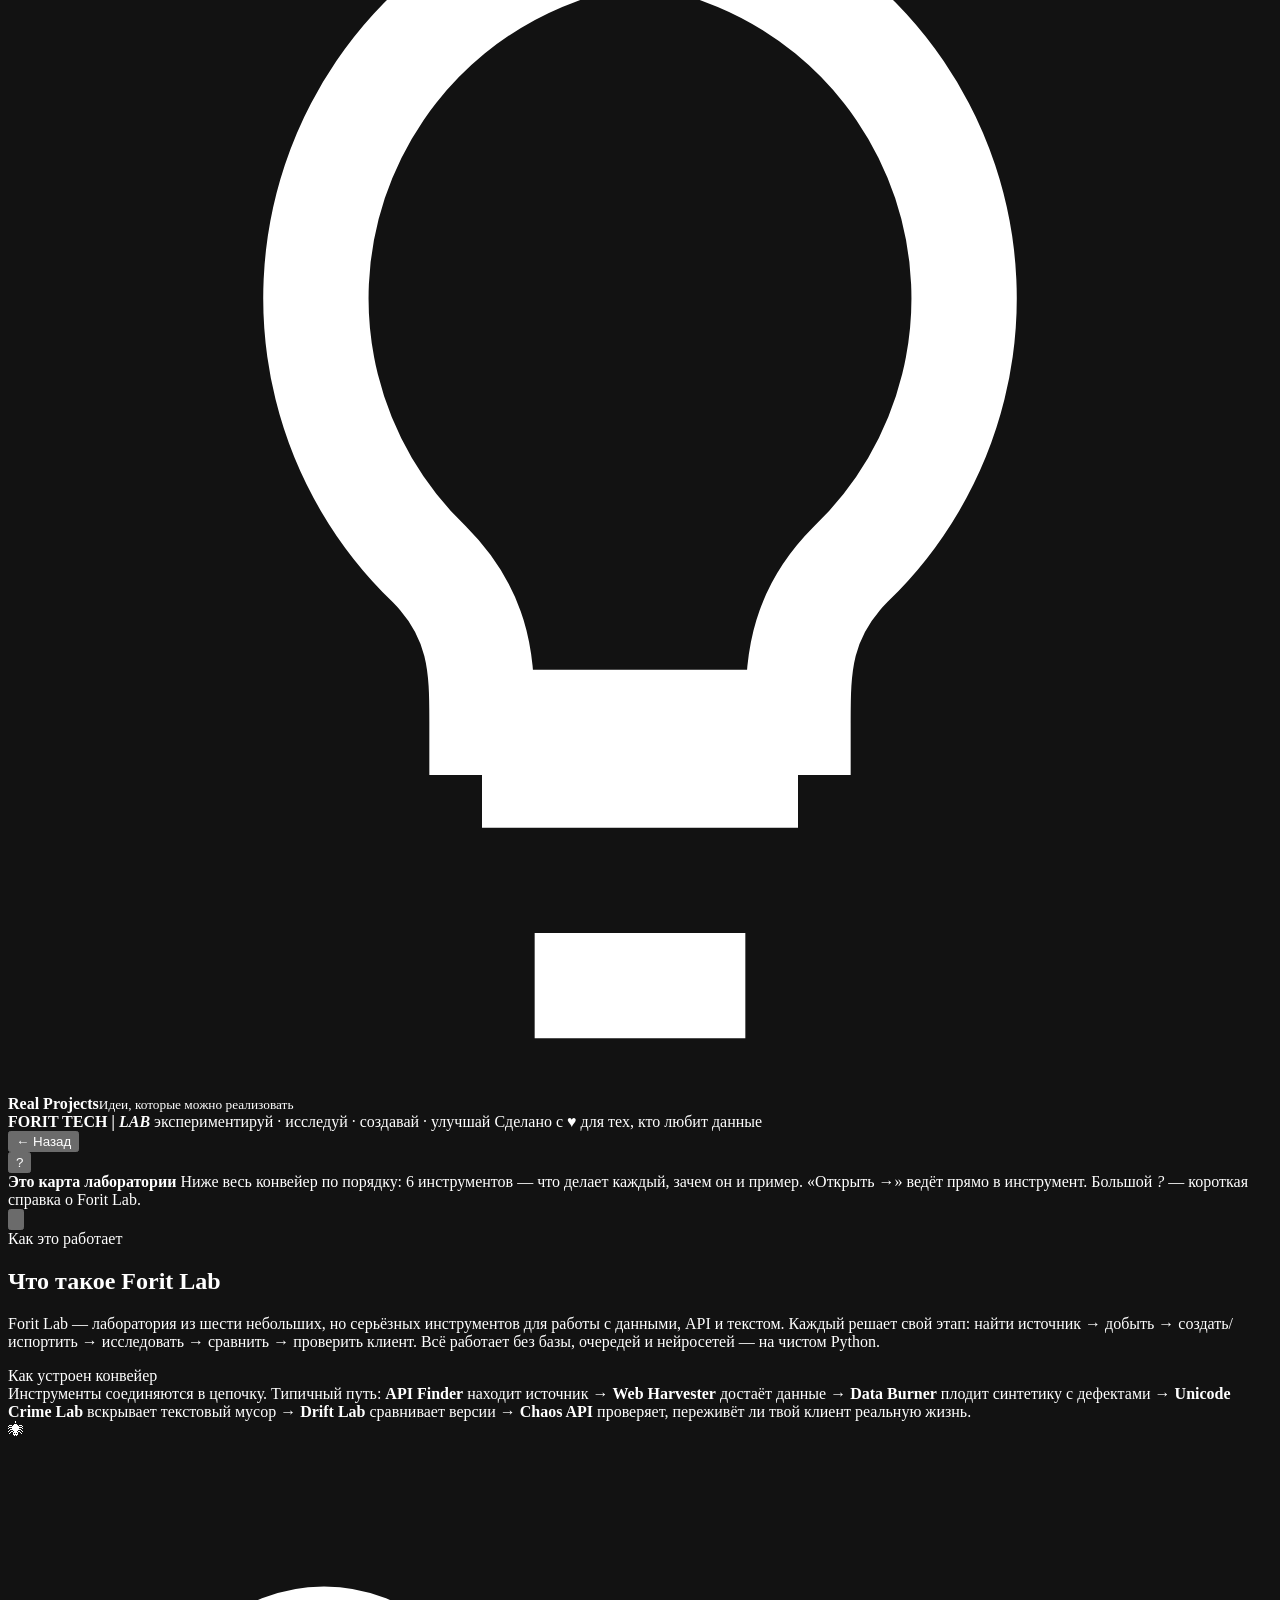
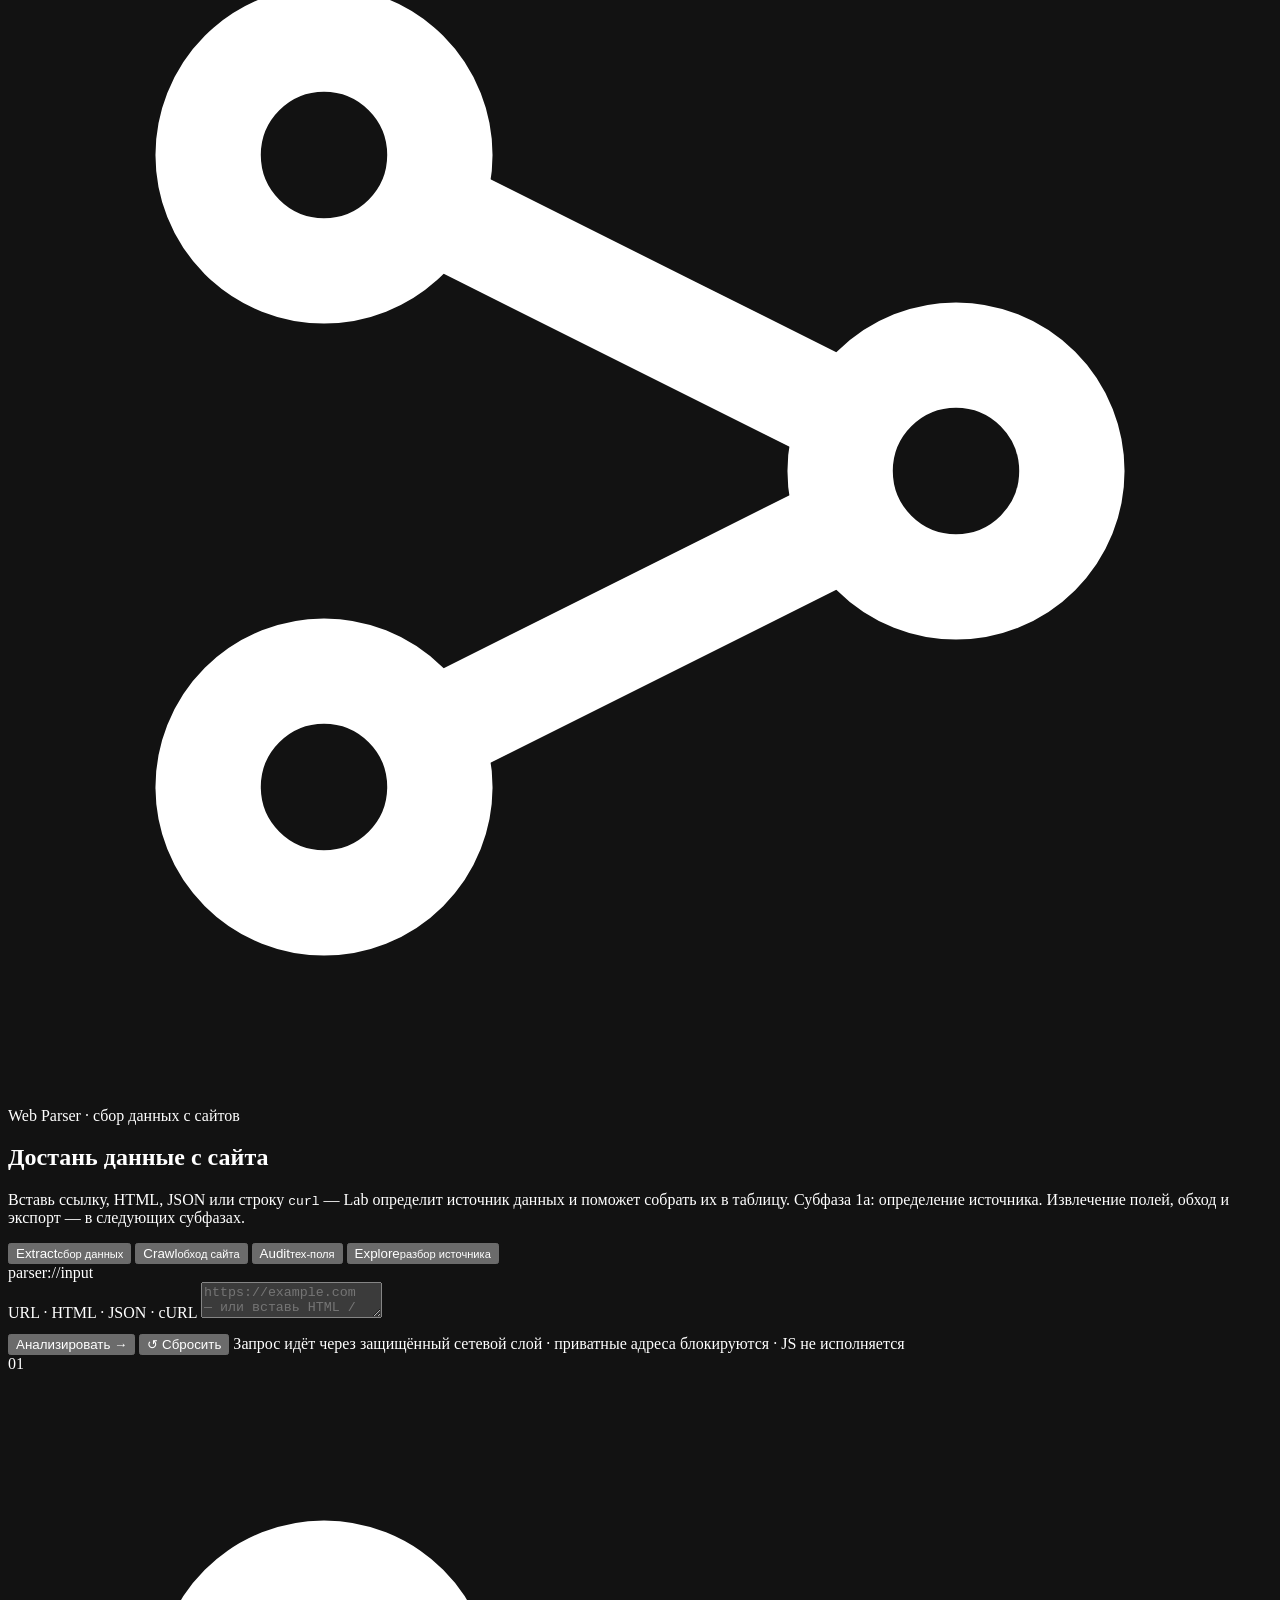
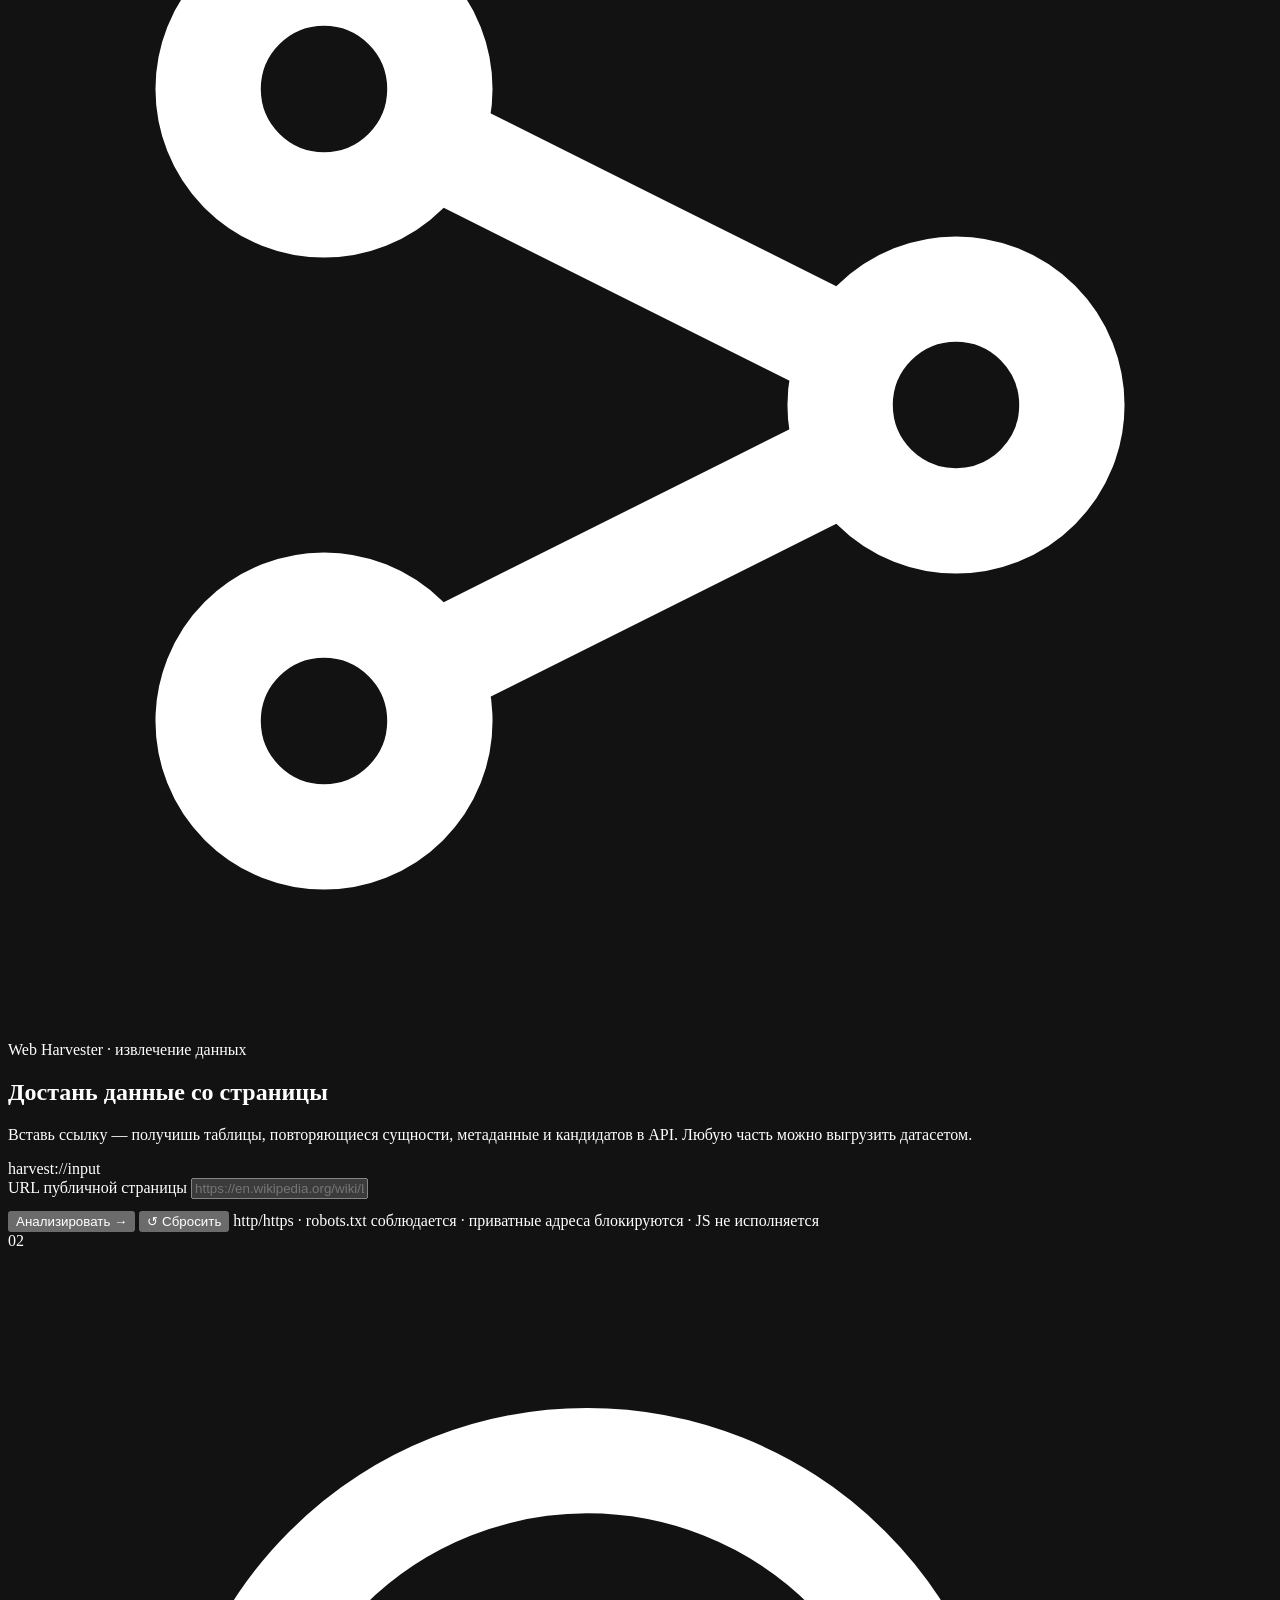
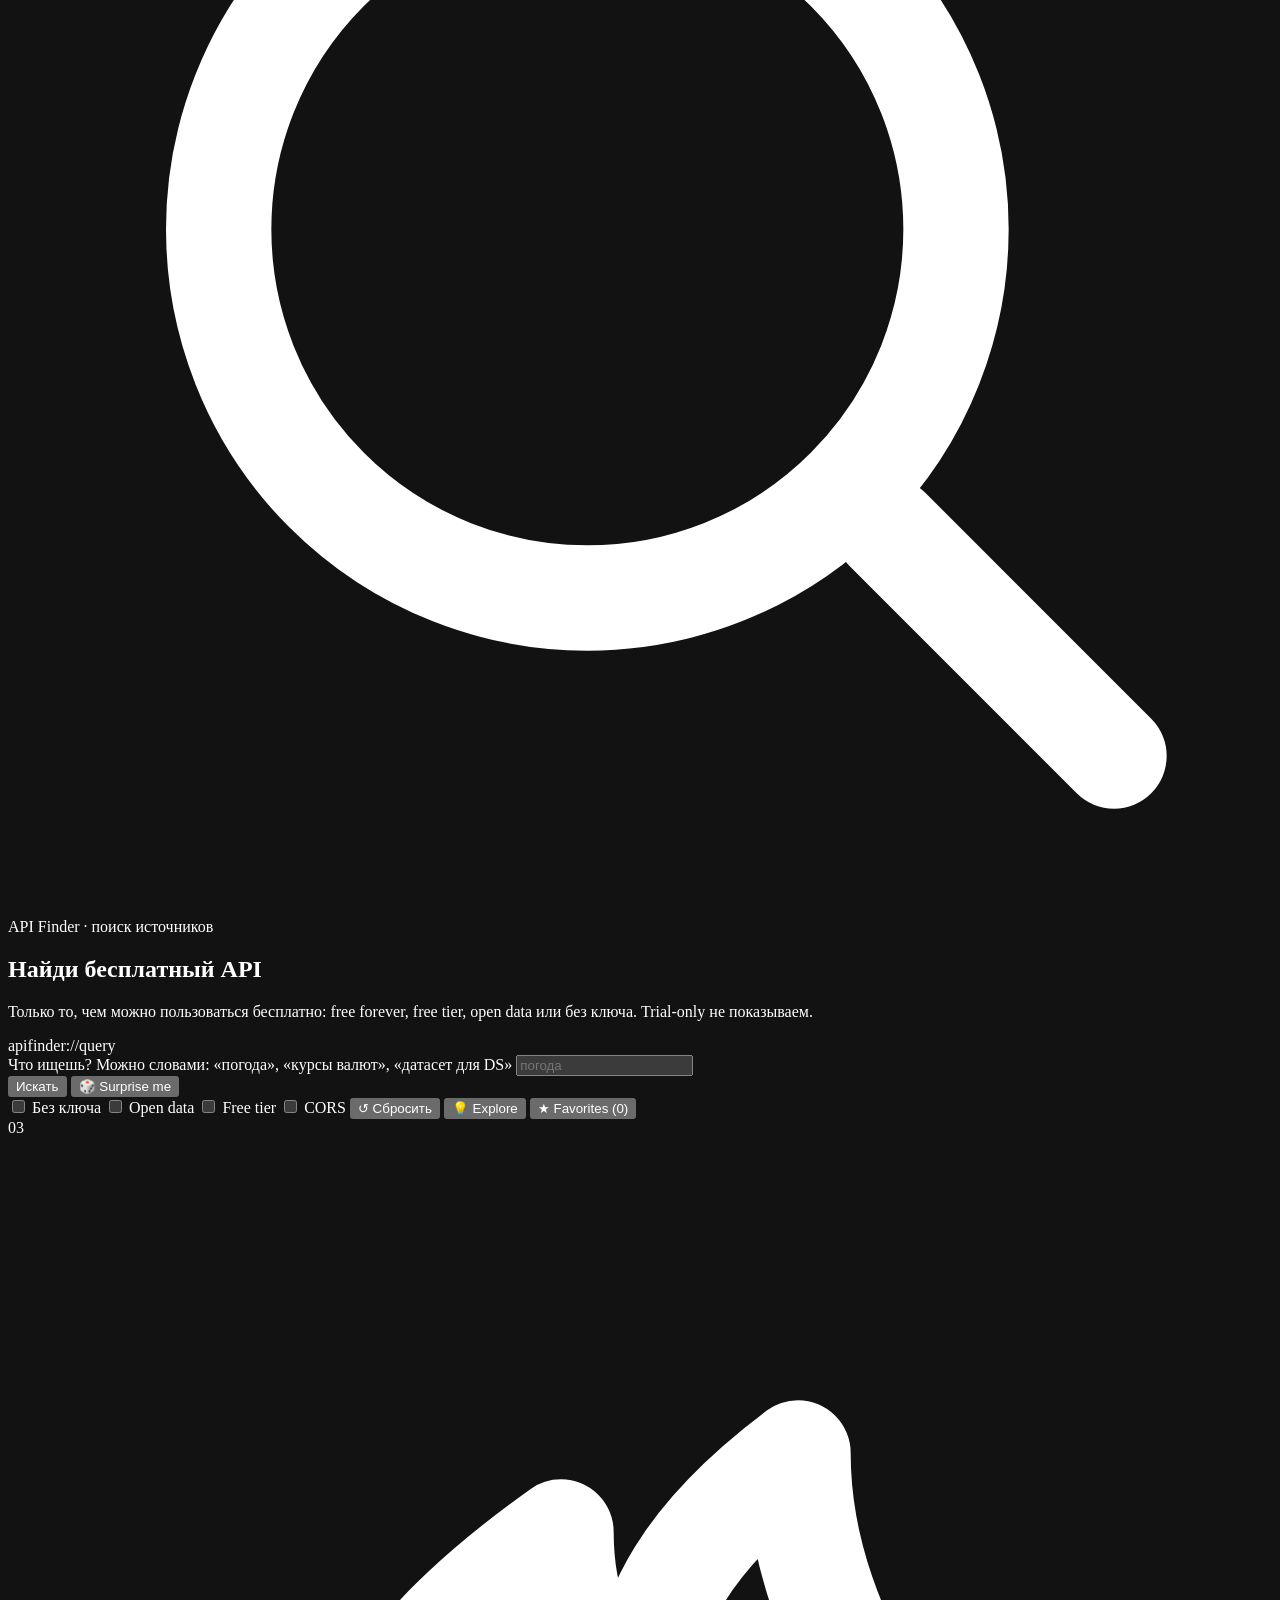
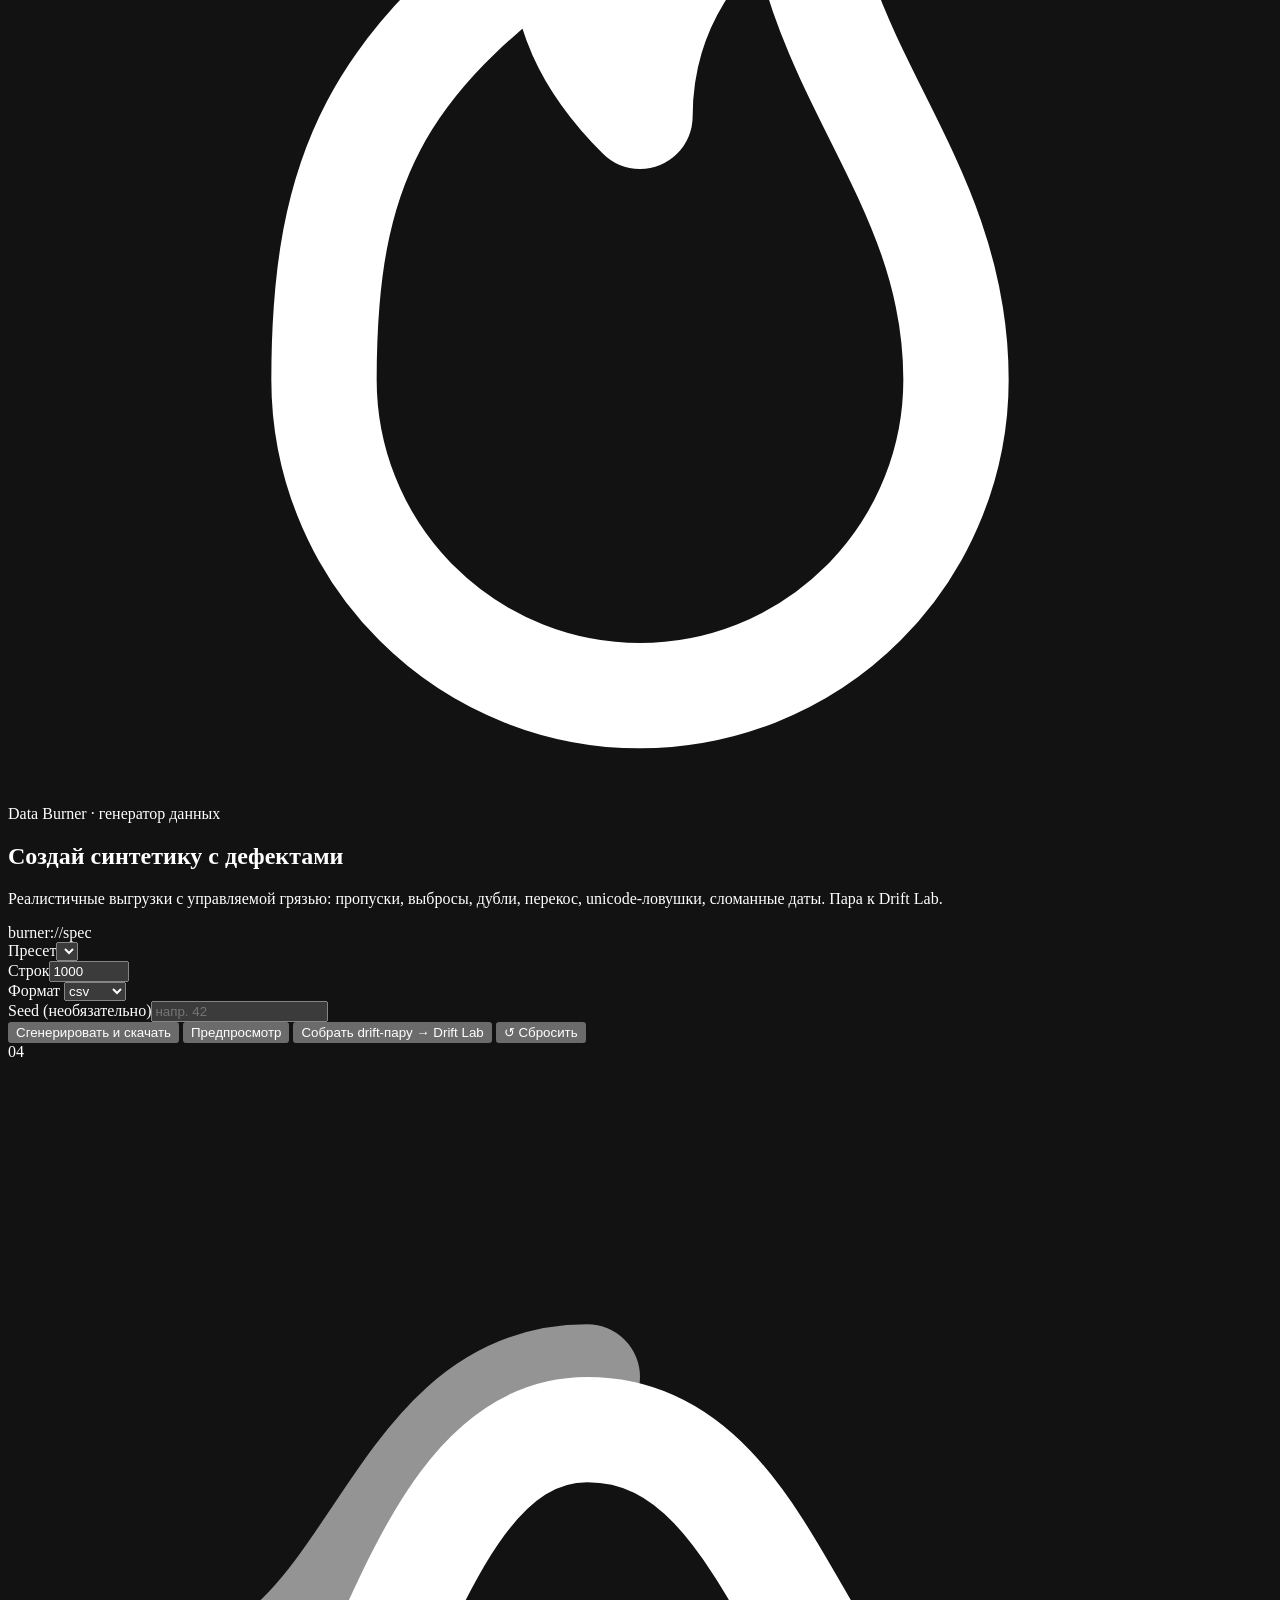
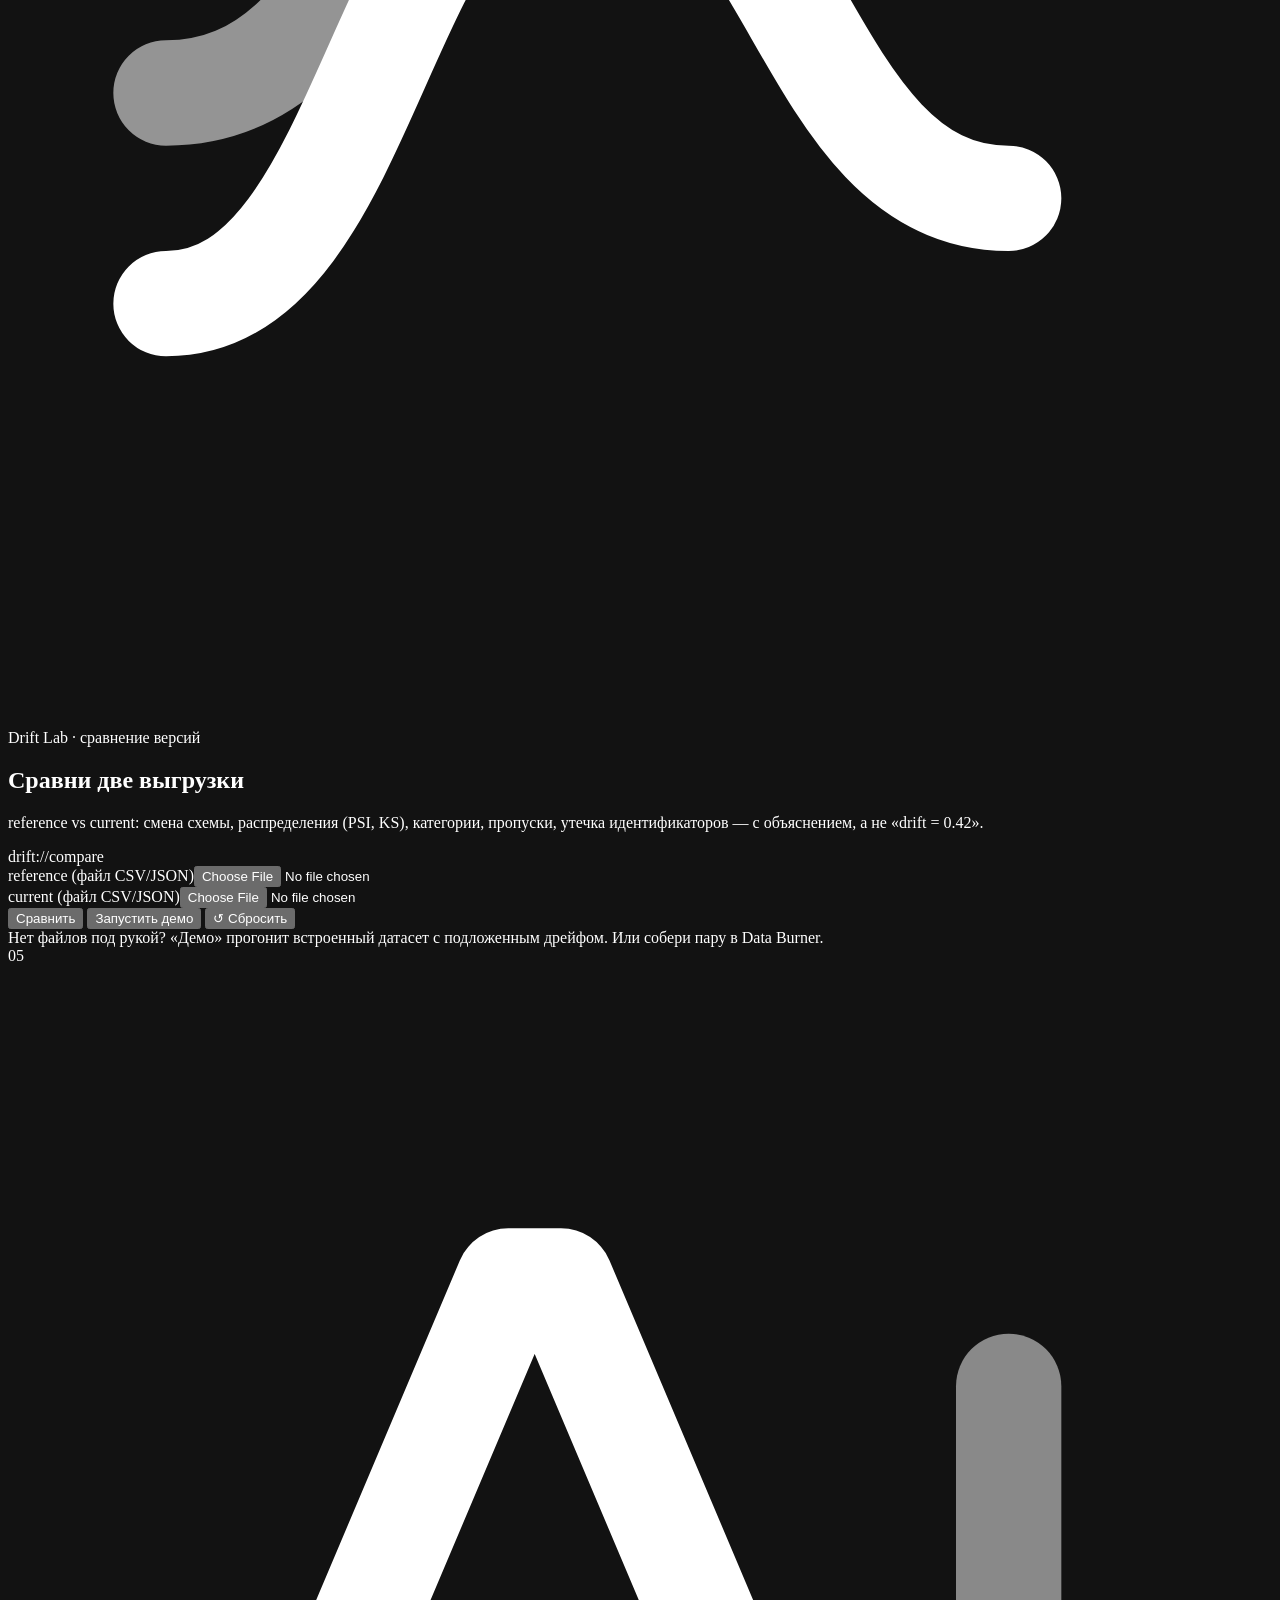
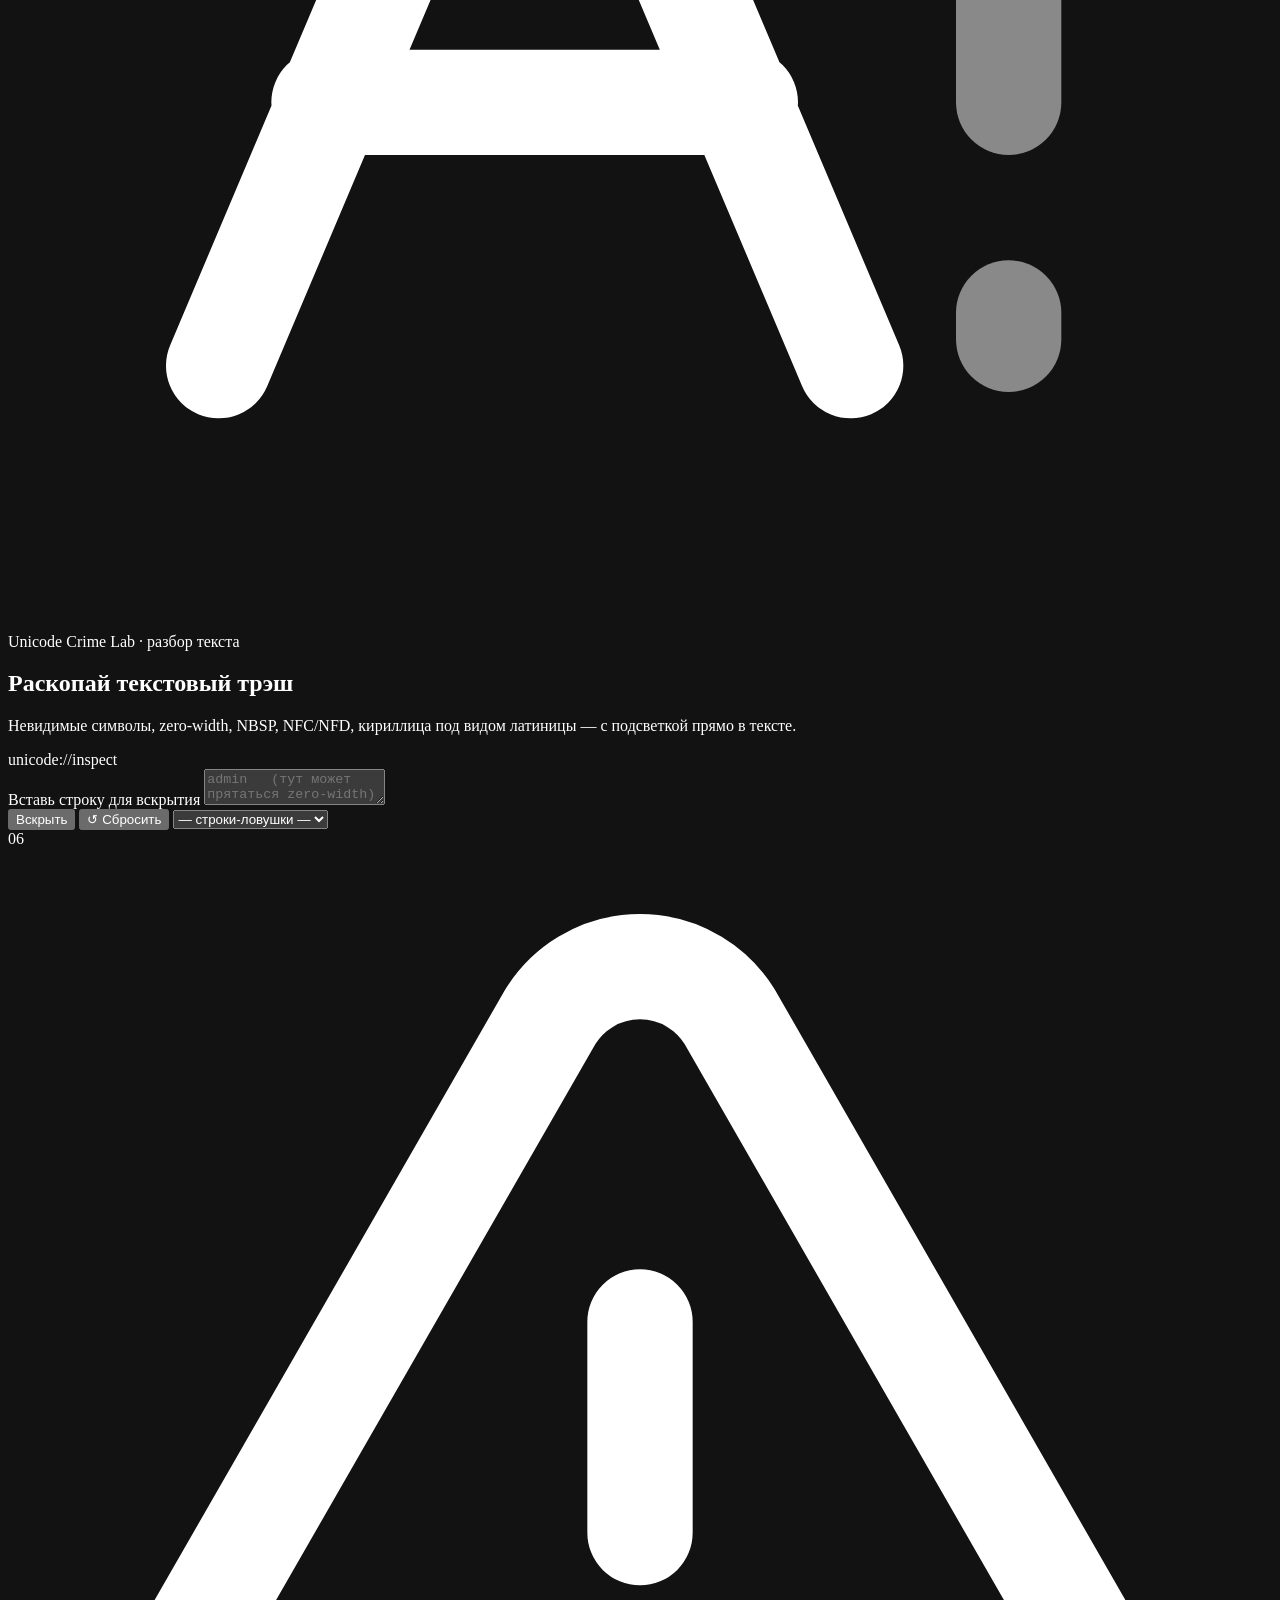
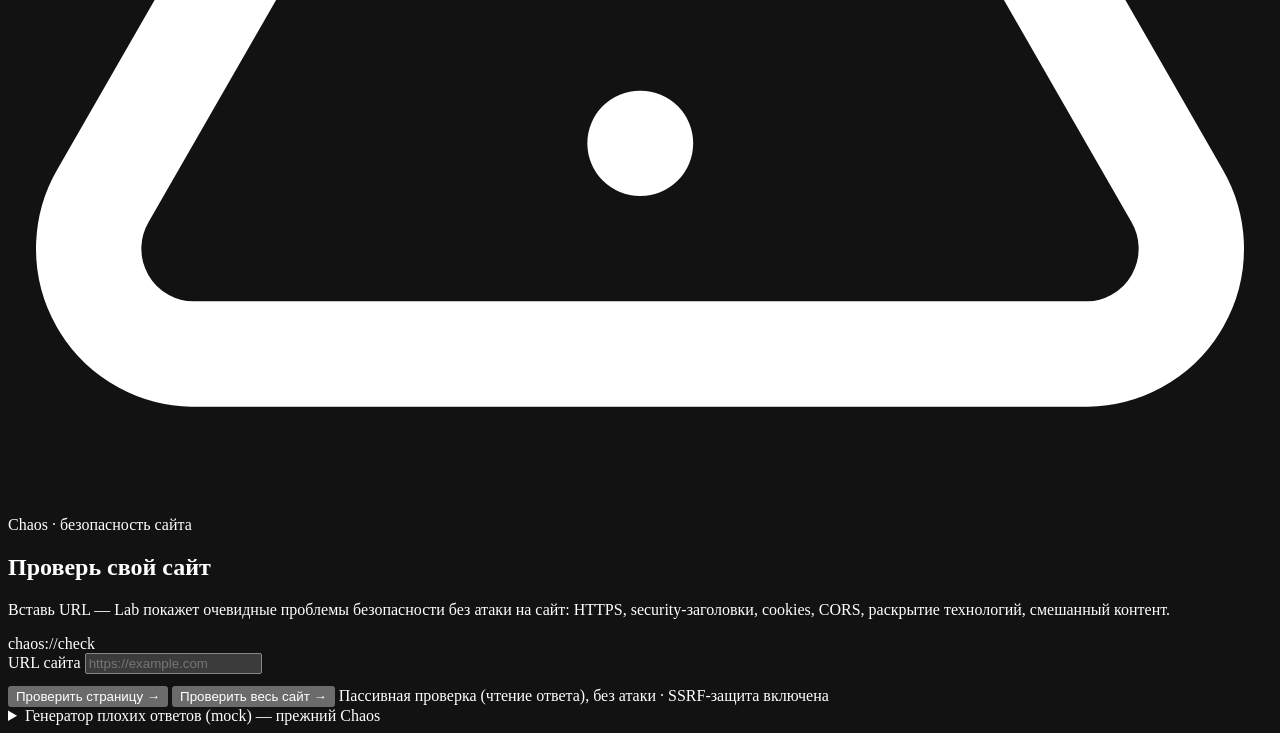
==== commit 797da95c: "feat(chaos): добавить аудит безопасности всего сайта" ====
--- a/app/static/index.html
+++ b/app/static/index.html
@@ -365,8 +365,9 @@
             <input type="url" id="csUrl" placeholder="https://example.com">
           </div>
           <div class="c-actions">
-            <button class="btn" id="csGo">Проверить →</button>
-            <span class="muted">Только пассивная проверка (чтение ответа), без атаки · SSRF-защита включена</span>
+            <button class="btn" id="csGo">Проверить страницу →</button>
+            <button class="btn ghost" id="csSite">Проверить весь сайт →</button>
+            <span class="muted">Пассивная проверка (чтение ответа), без атаки · SSRF-защита включена</span>
           </div>
         </div>
       </div>
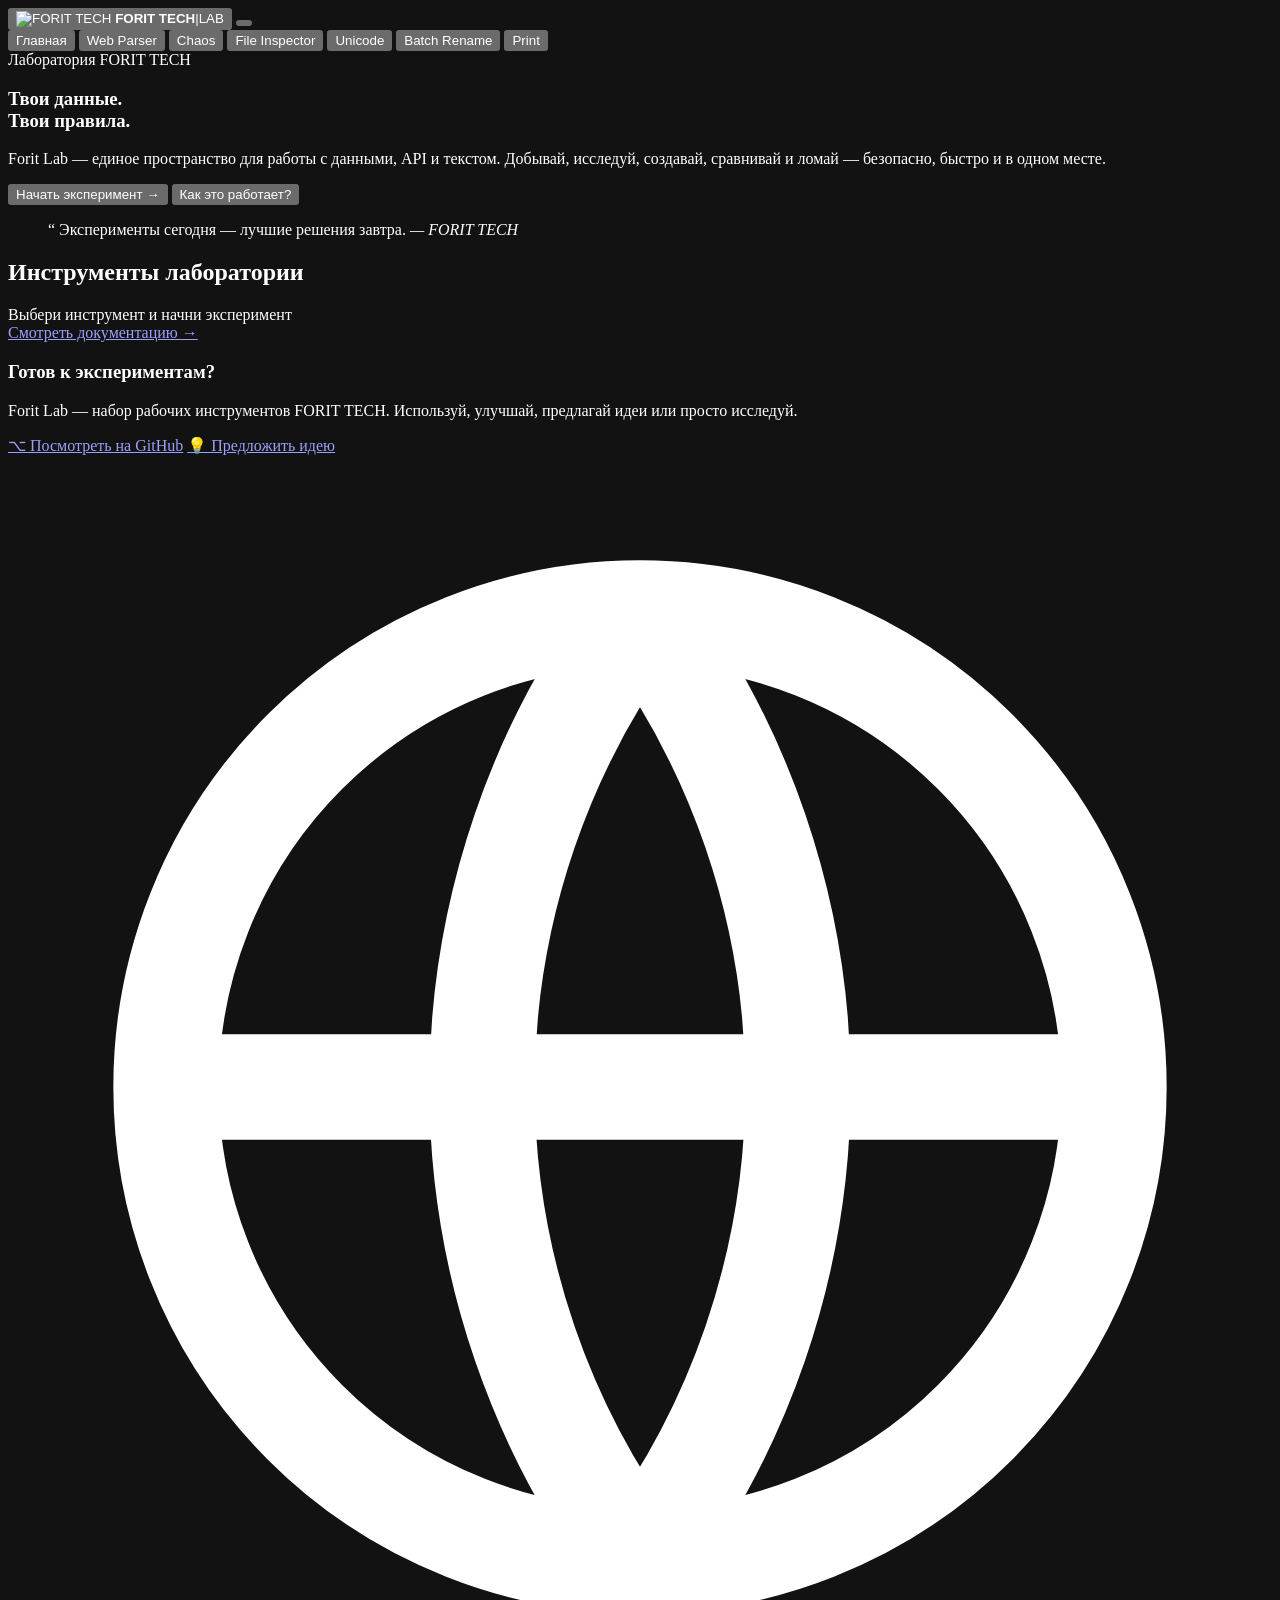
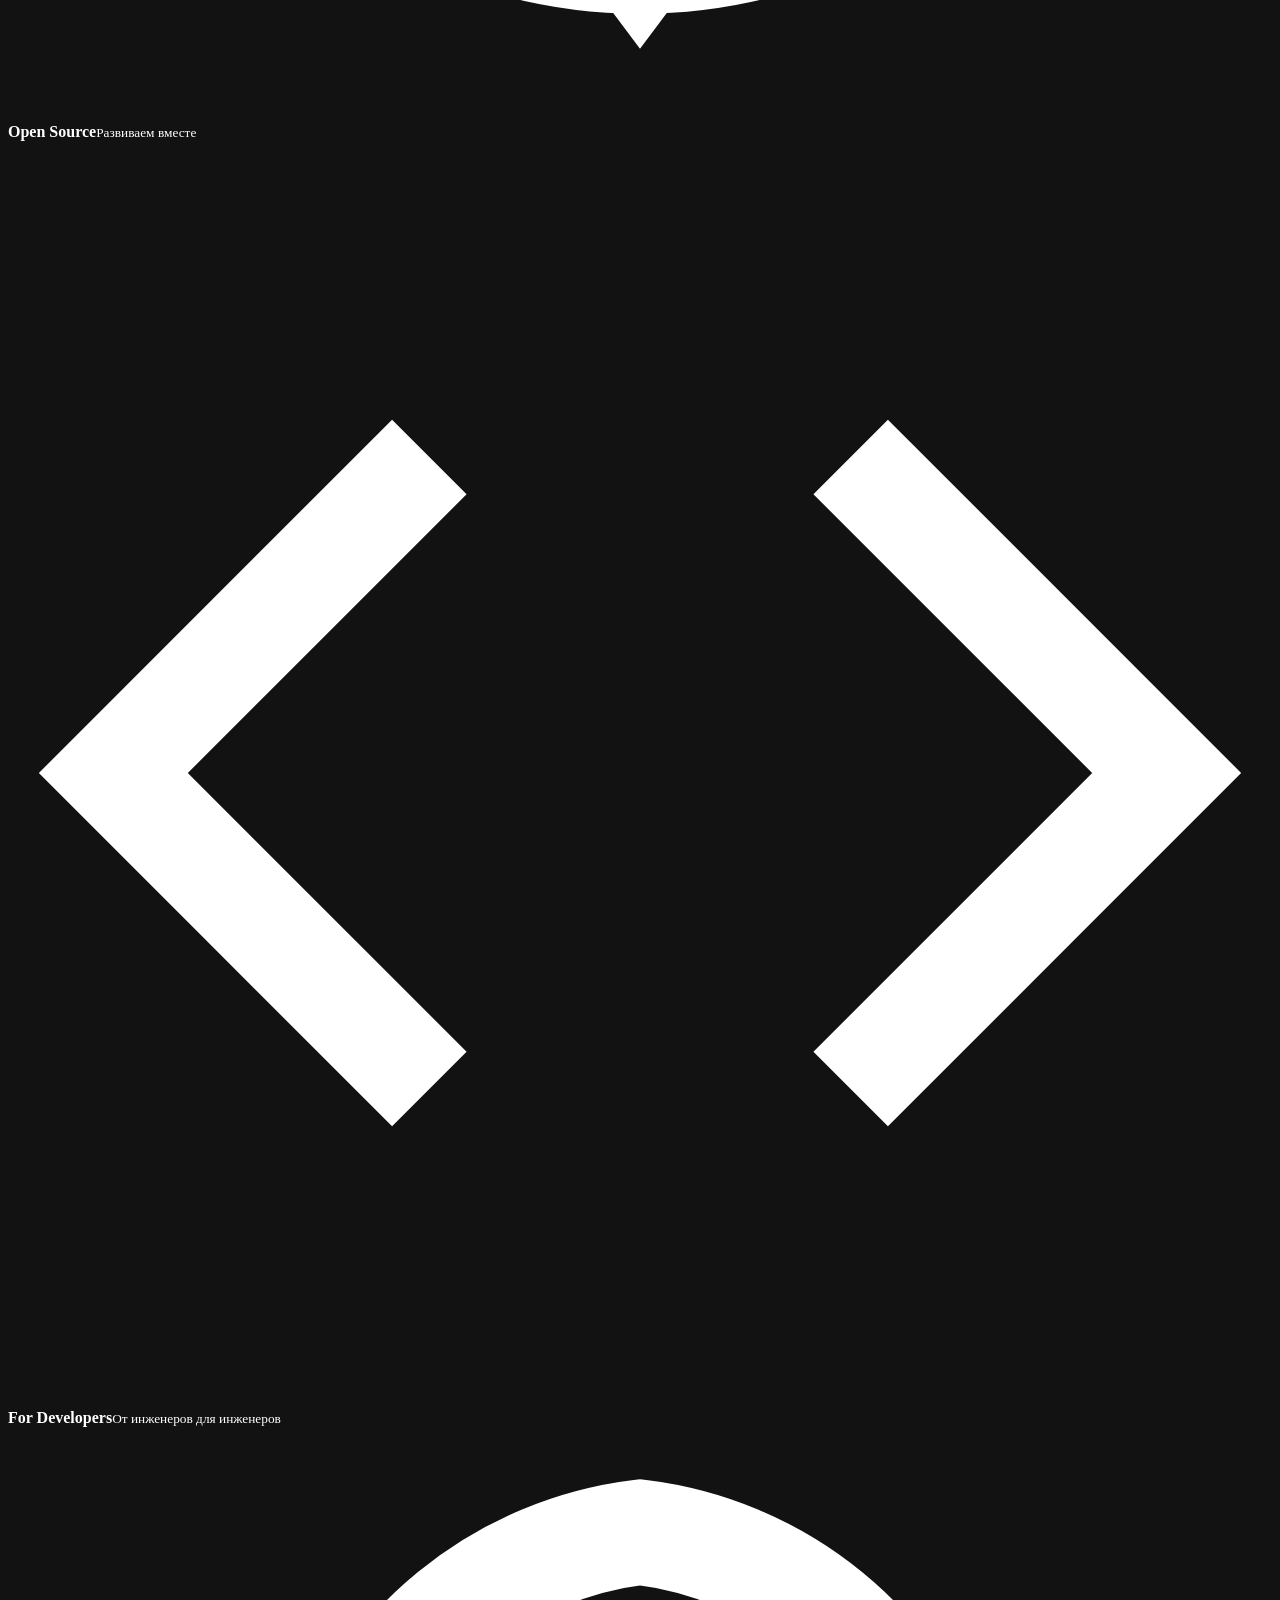
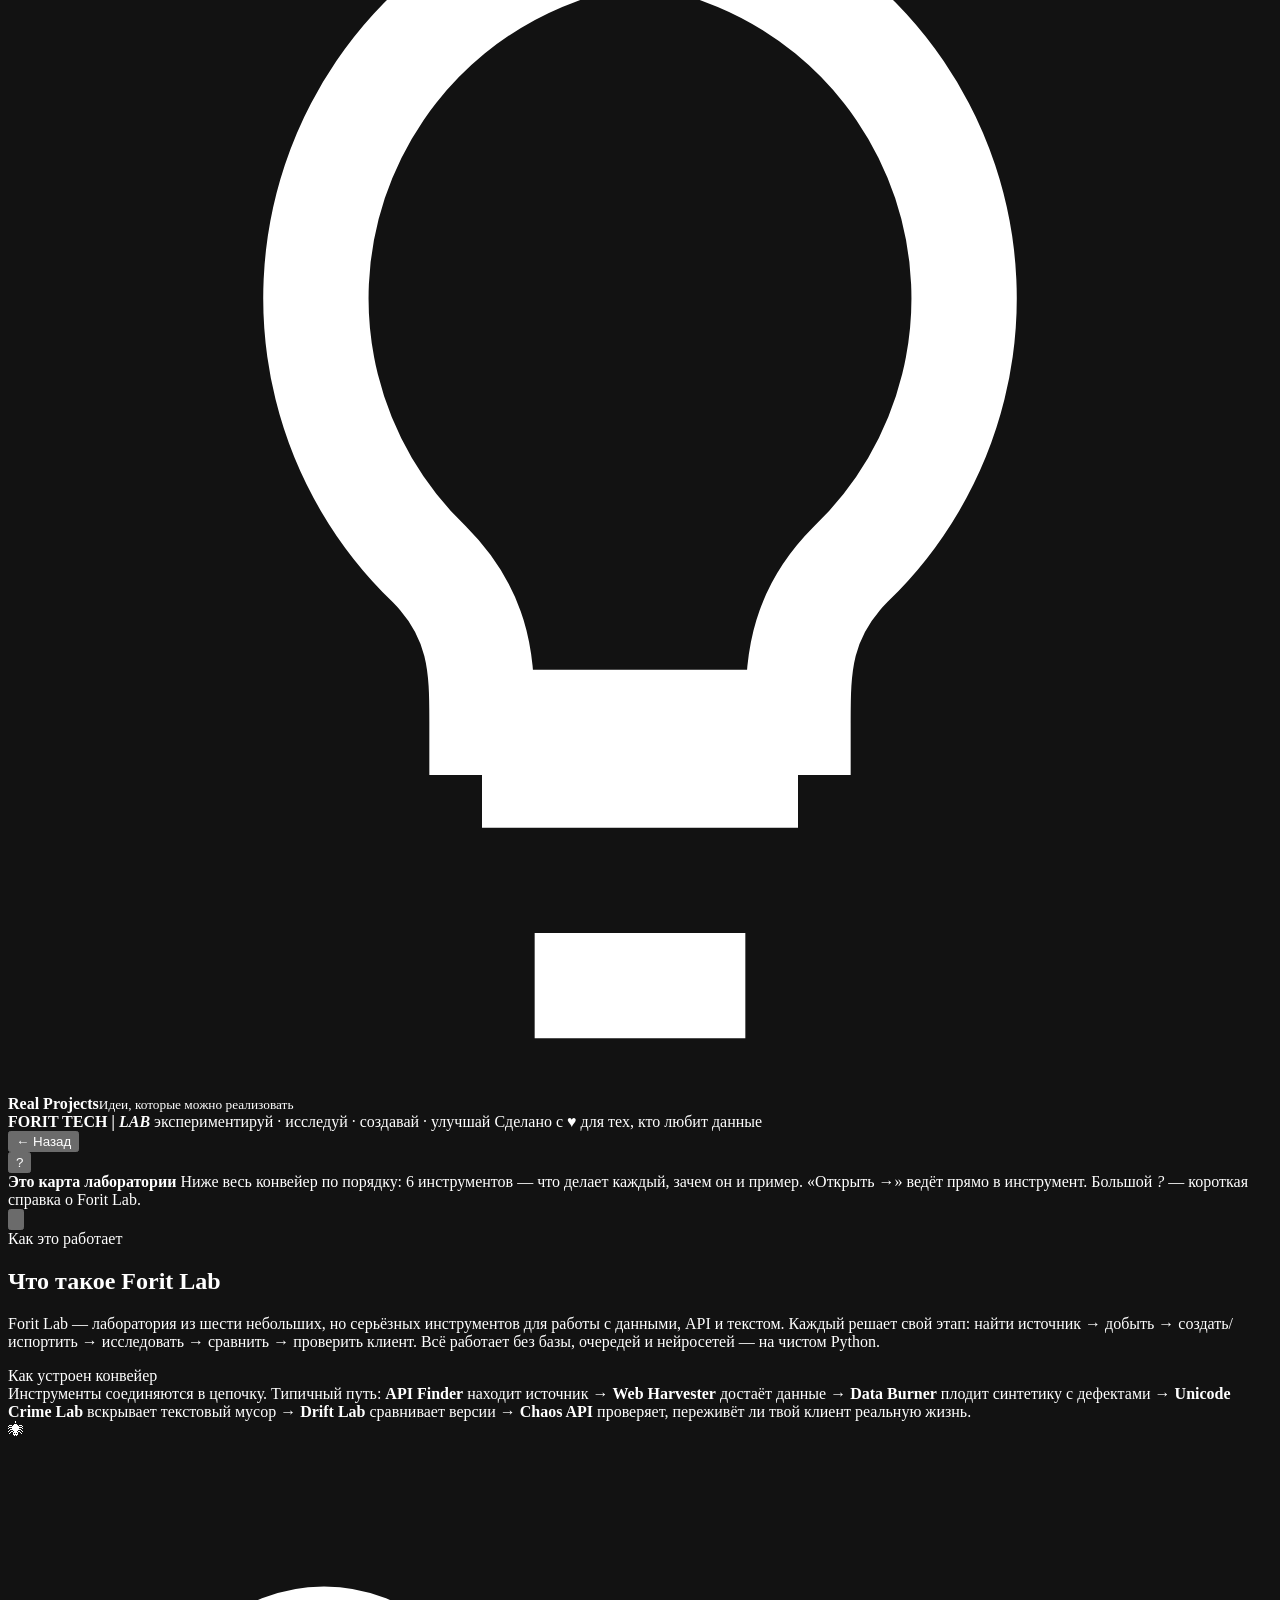
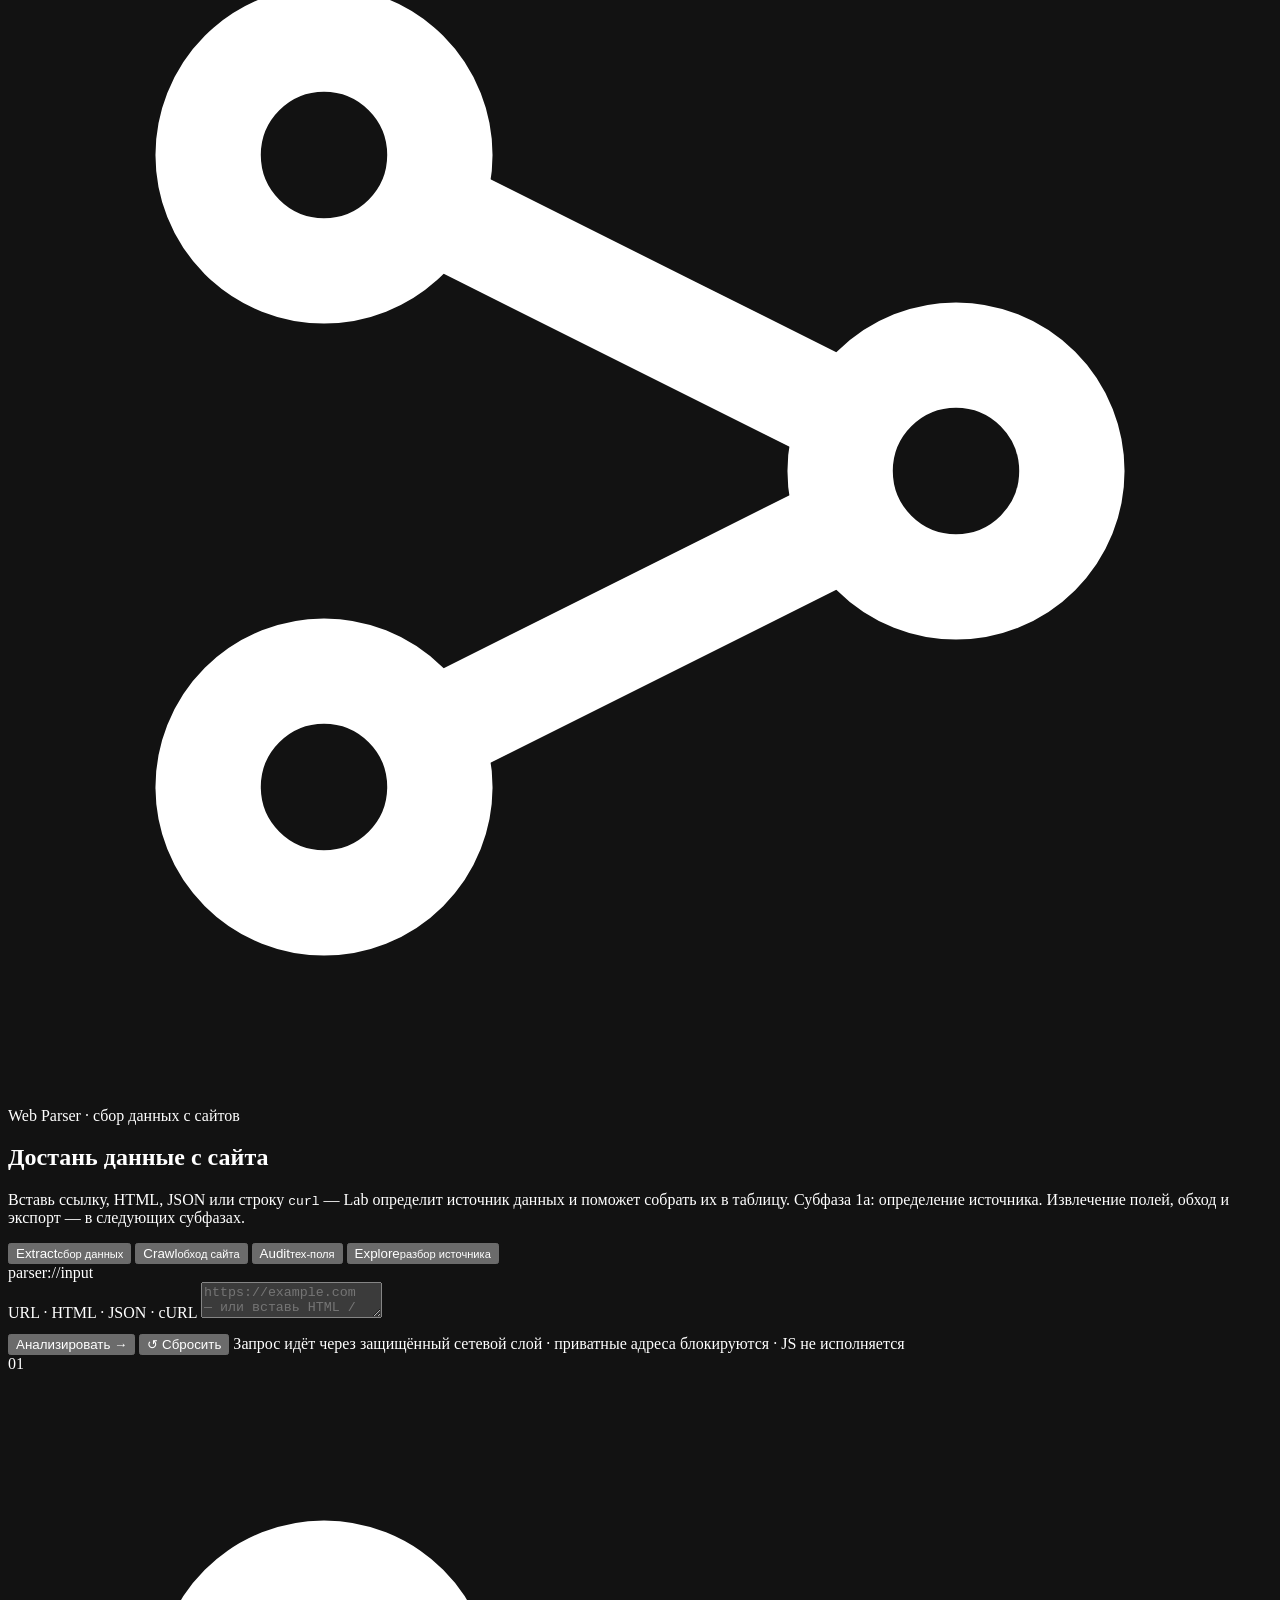
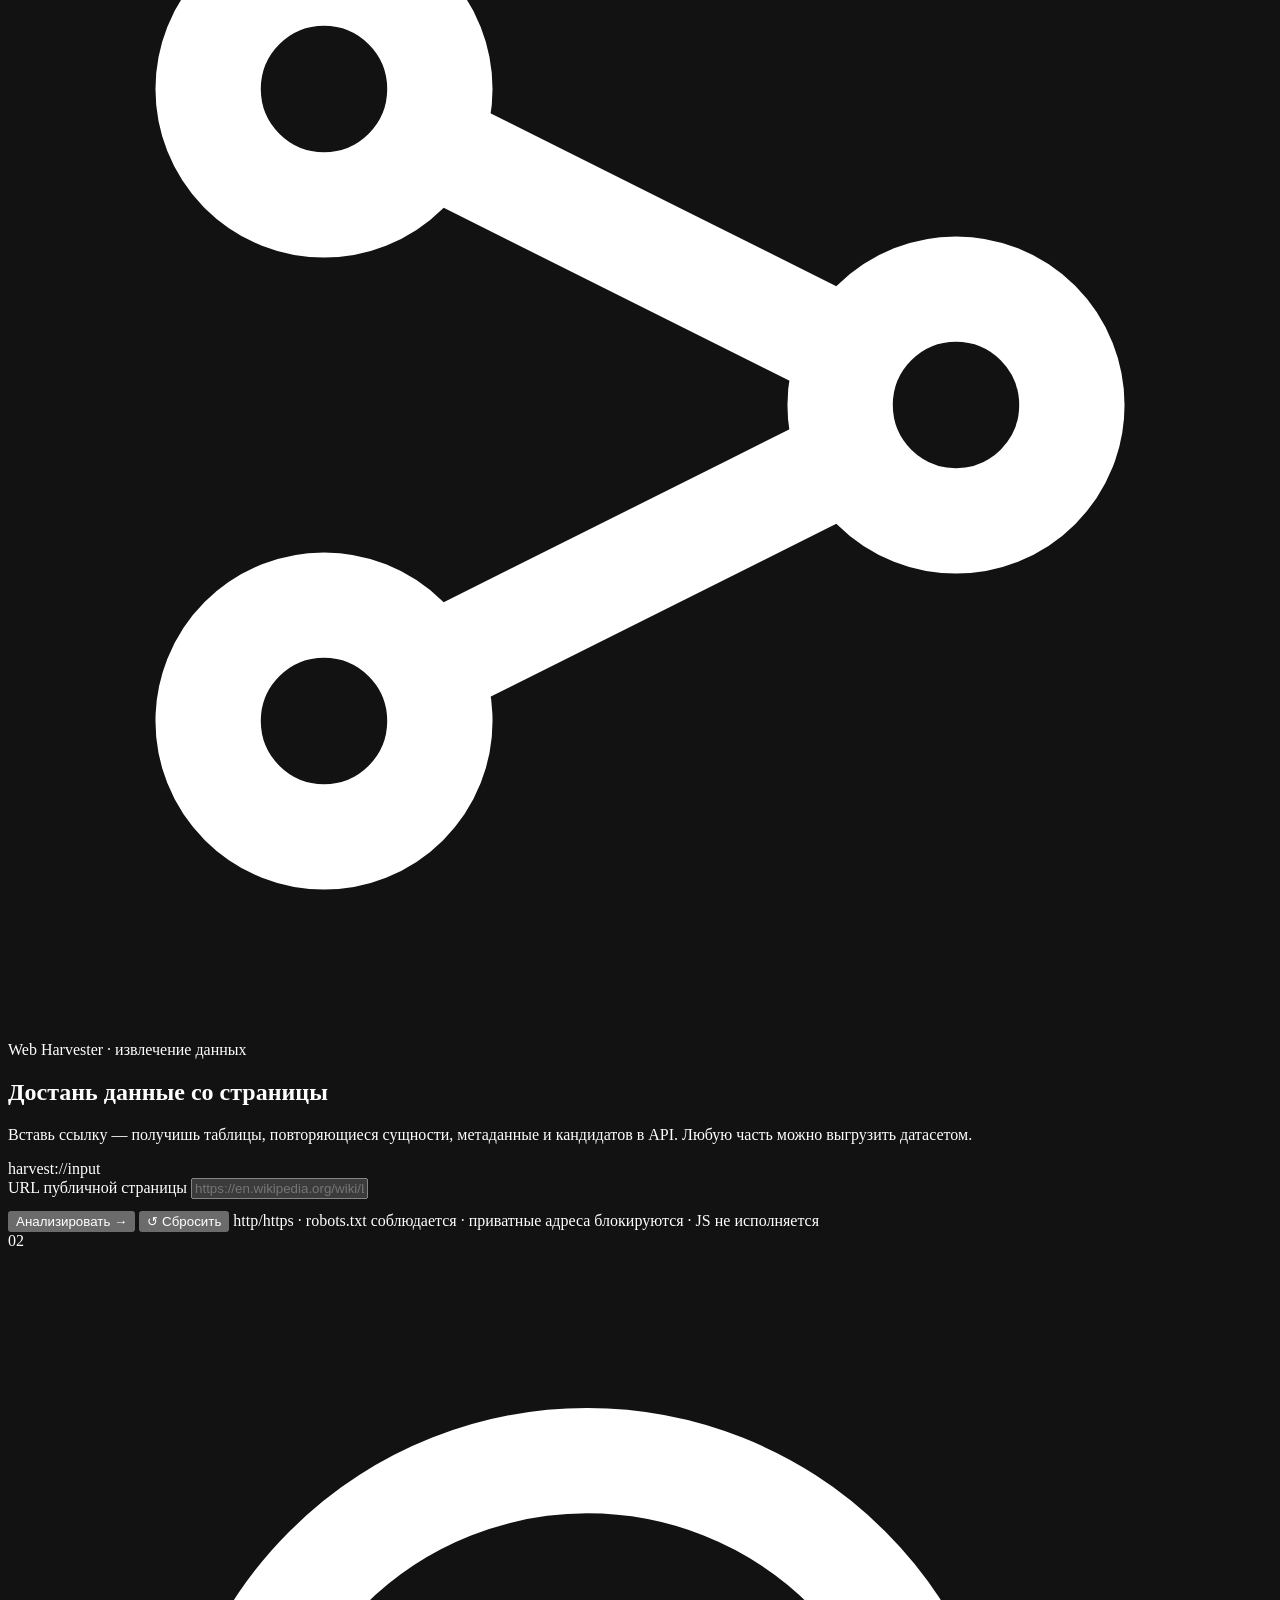
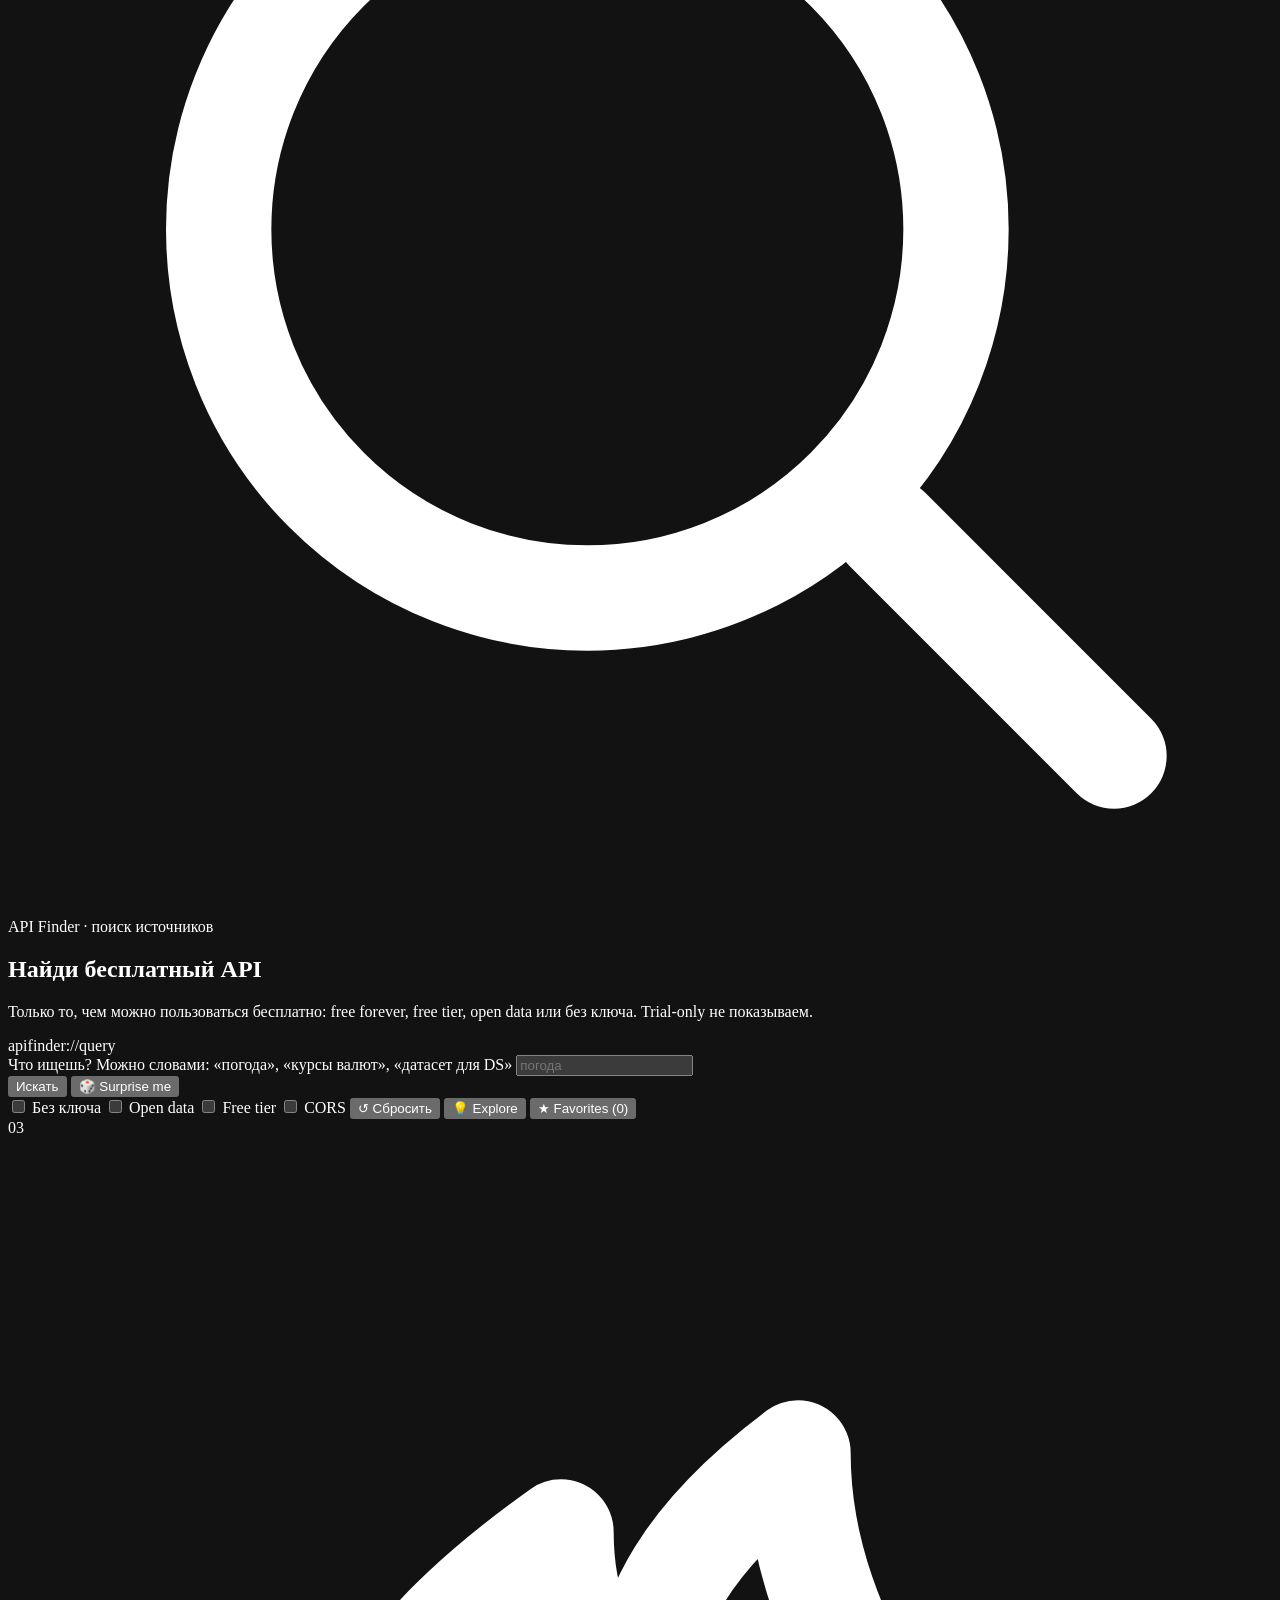
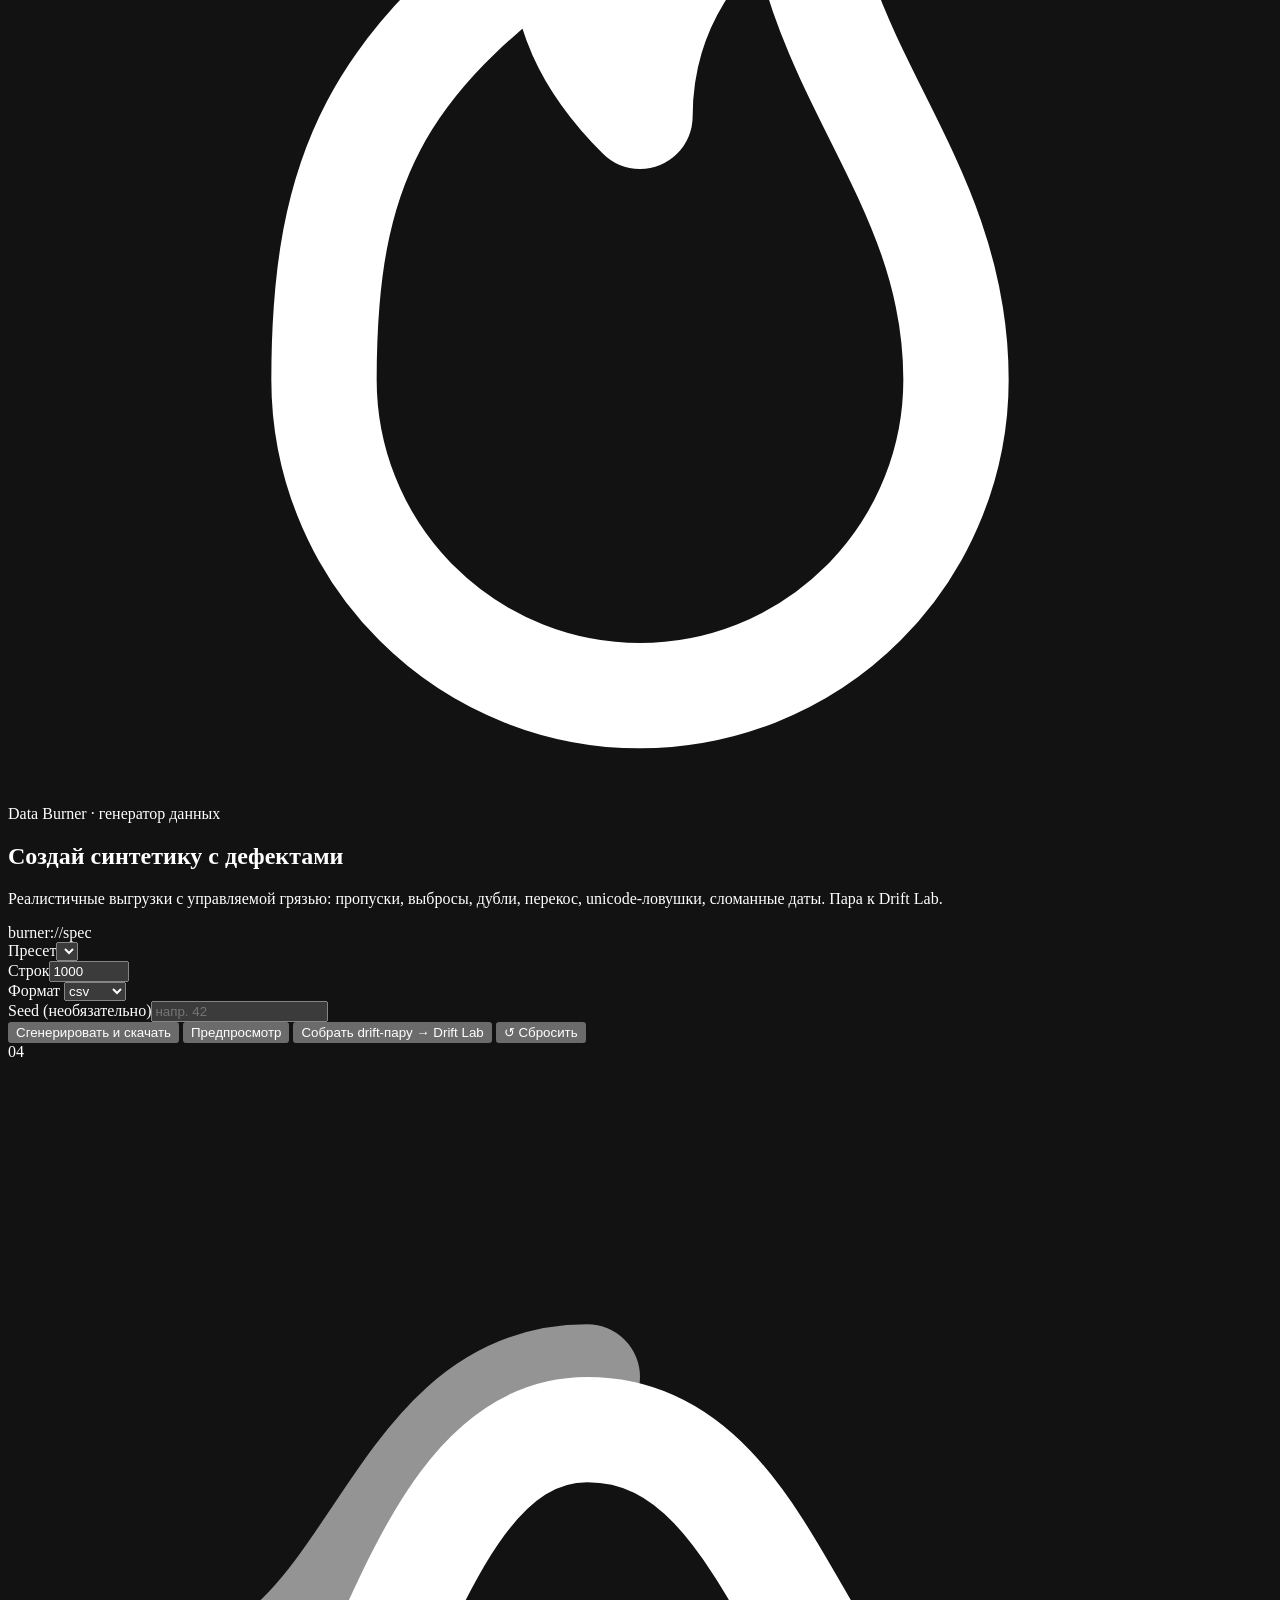
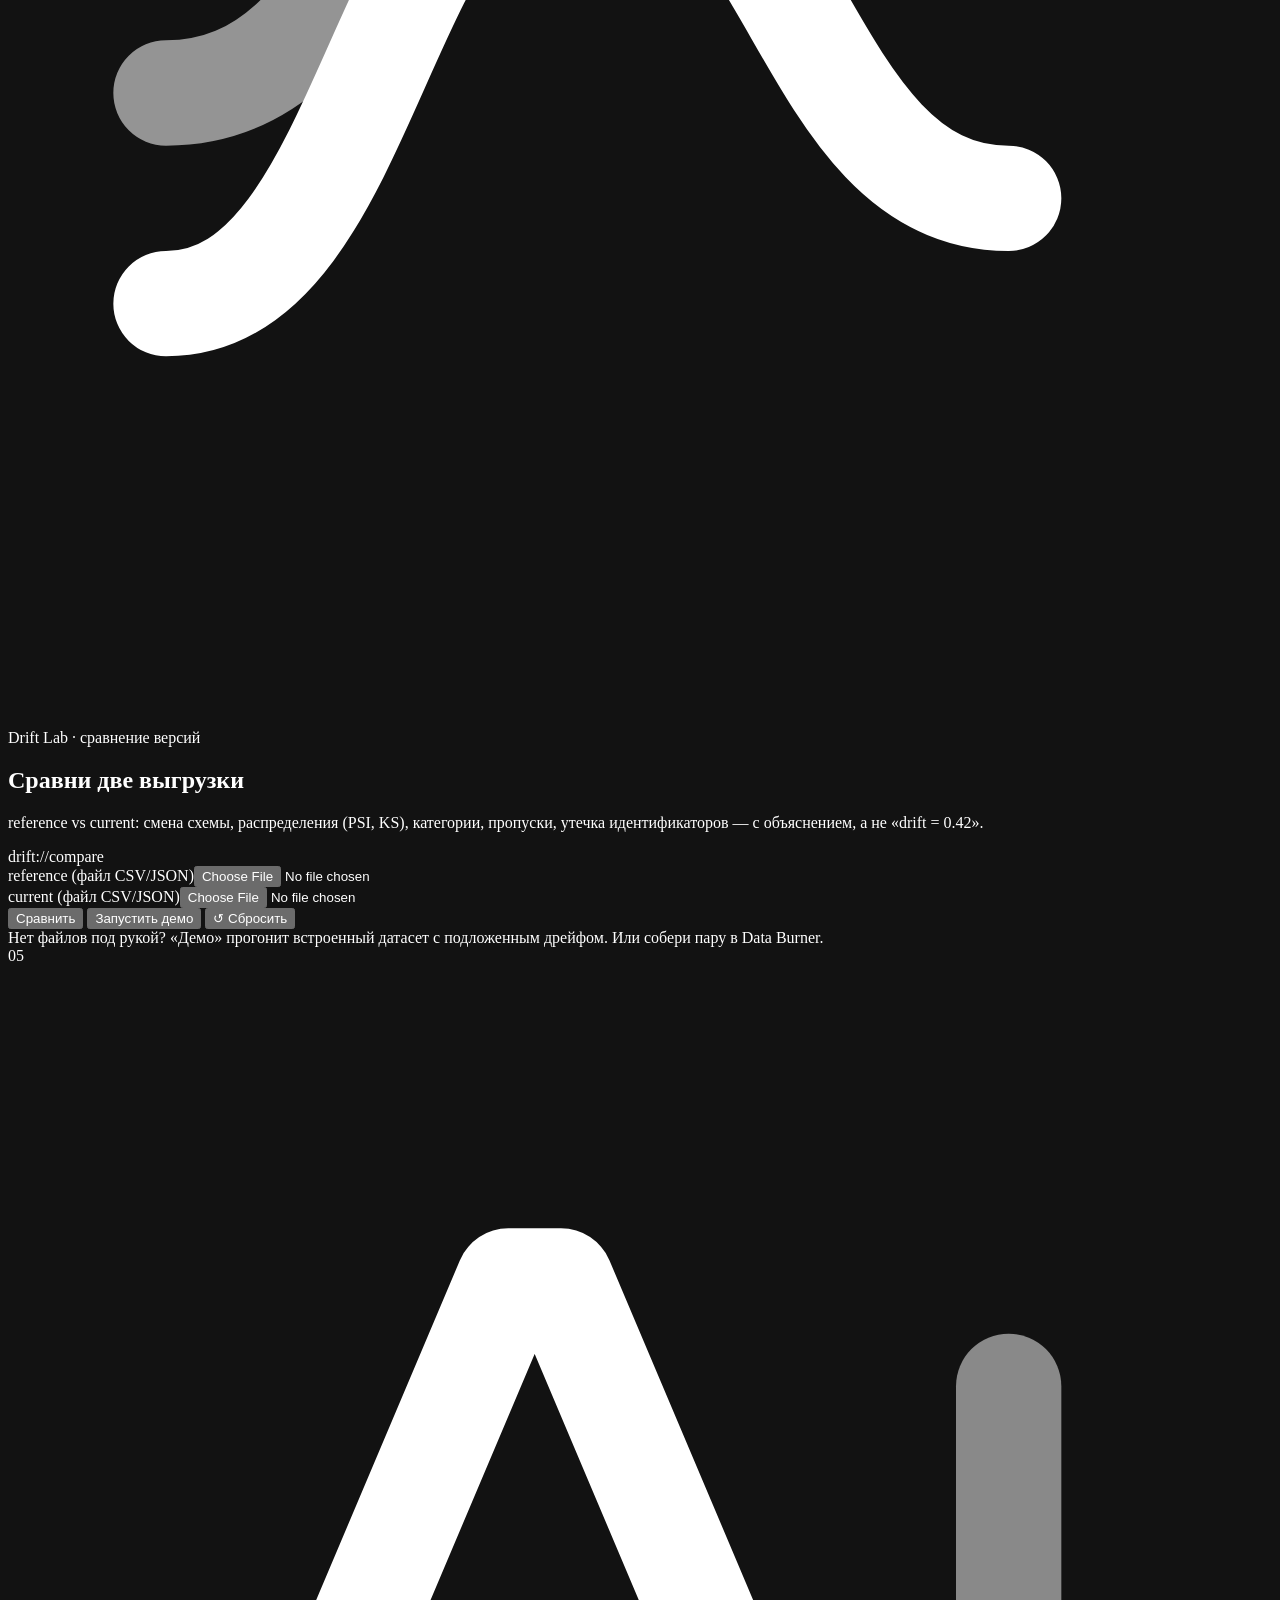
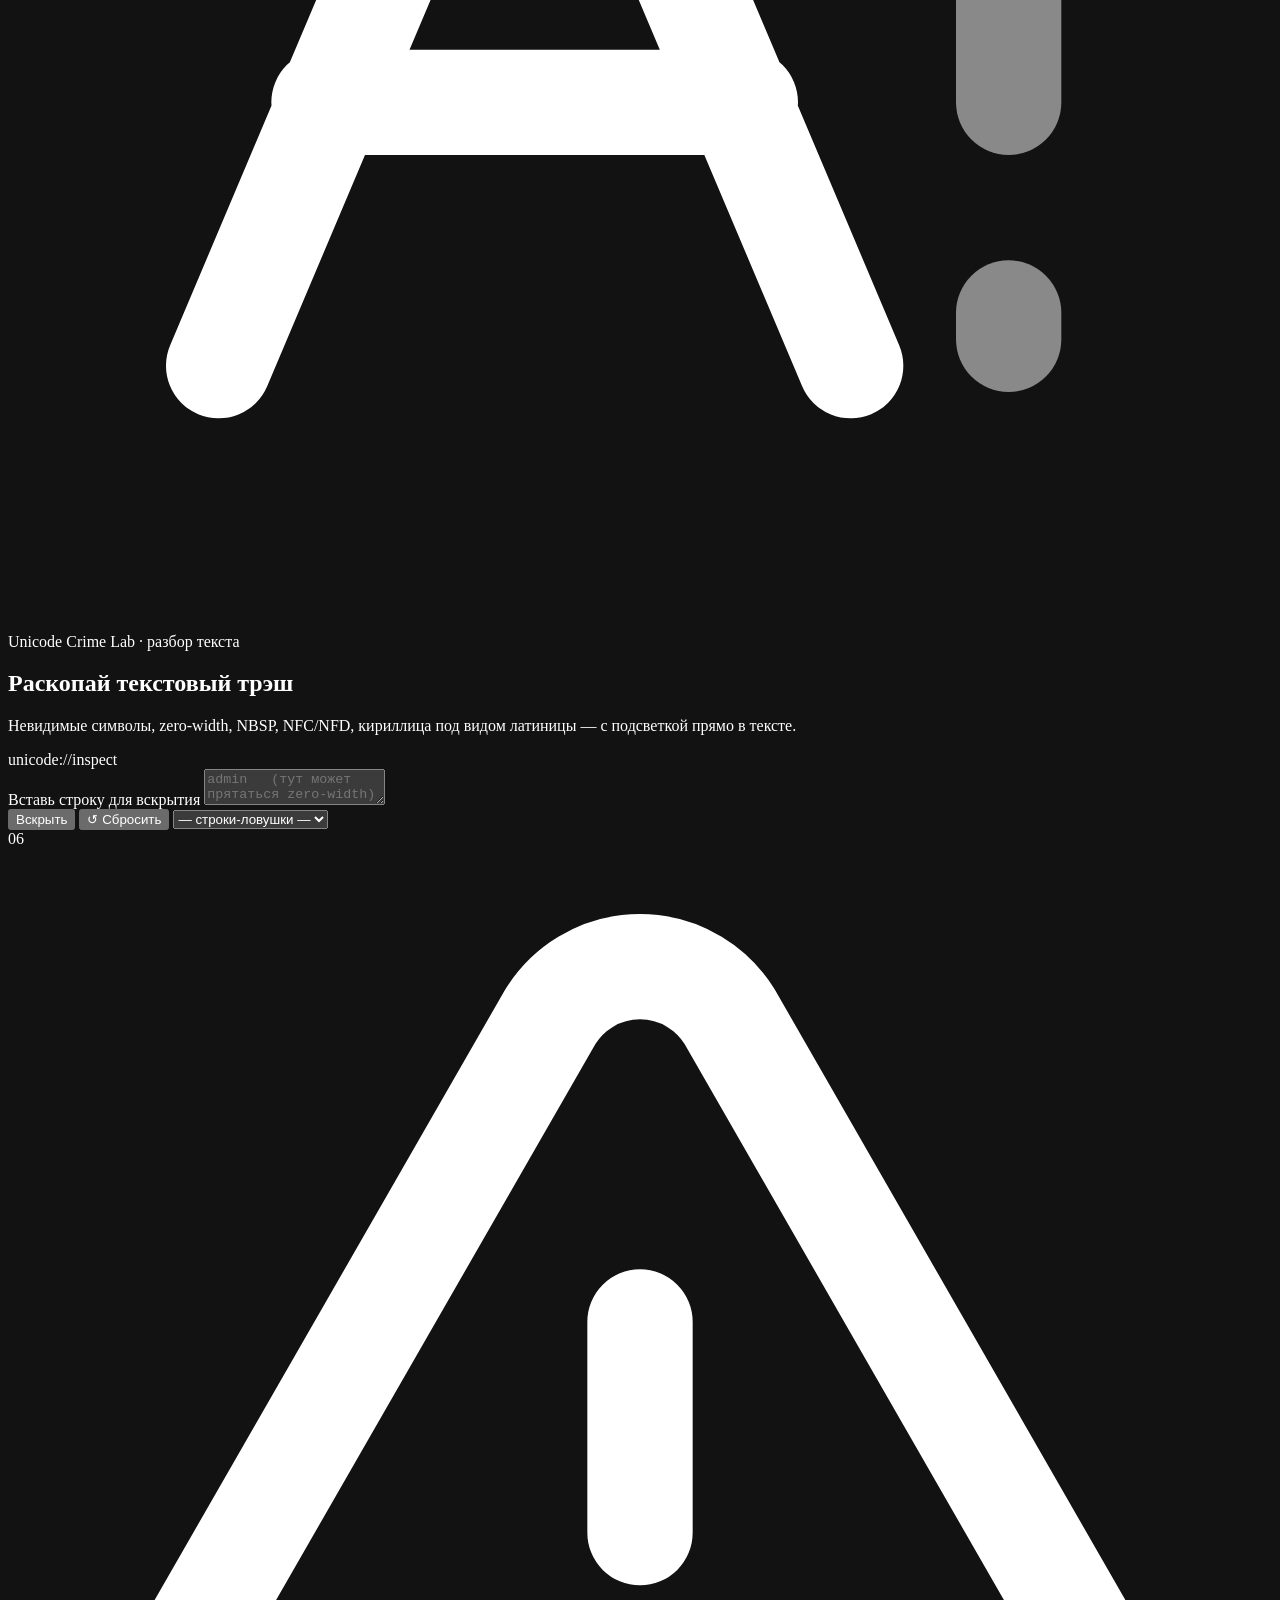
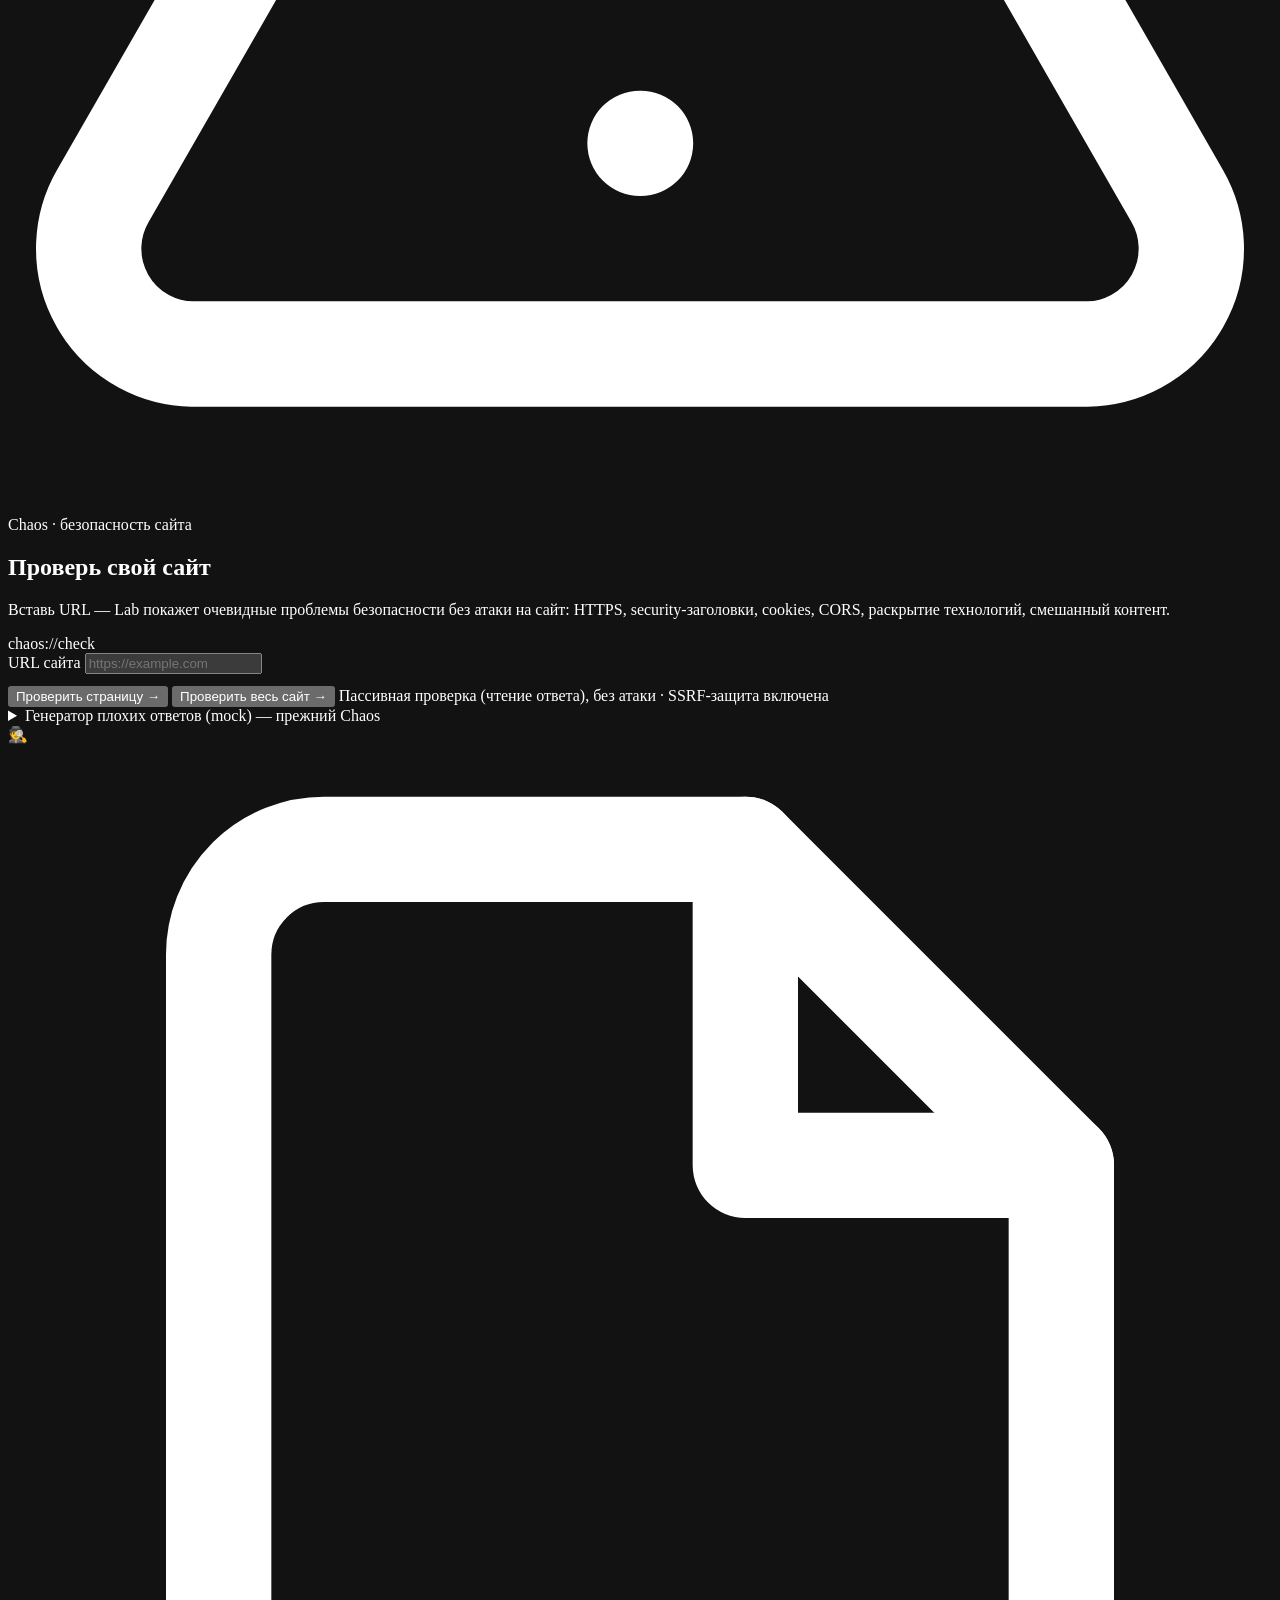
==== commit b71ba5a3: "feat(lab): объединить инструменты в единую витрину ForIT Lab" ====
--- a/app/static/index.html
+++ b/app/static/index.html
@@ -24,12 +24,12 @@
     </button>
     <nav id="nav" aria-label="Разделы">
       <button data-nav="home">Главная</button>
-      <button data-nav="parser">Parser</button>
-      <button data-nav="finder">API Finder</button>
-      <button data-nav="burner">Burner</button>
-      <button data-nav="drift">Drift</button>
-      <button data-nav="unicode">Unicode</button>
+      <button data-nav="parser">Web Parser</button>
       <button data-nav="chaos">Chaos</button>
+      <button data-nav="file">File Inspector</button>
+      <button data-nav="unicode2">Unicode</button>
+      <button data-nav="rename">Batch Rename</button>
+      <button data-nav="print">Print</button>
     </nav>
   </div></header>
   <div class="nav-scrim" id="navScrim" aria-hidden="true"></div>
@@ -413,6 +413,131 @@
       <div id="chOut"></div>
       </details>
     </section>
+    <!-- FILE INSPECTOR -->
+    <section class="view" id="view-file" style="--tacc:#c084fc">
+      <div class="tool-hero">
+        <div class="th-num">🕵</div>
+        <div class="th-icon"><svg viewBox="0 0 24 24" fill="none" stroke="currentColor" stroke-width="2" stroke-linecap="round" stroke-linejoin="round"><path d="M14 2H6a2 2 0 0 0-2 2v16a2 2 0 0 0 2 2h12a2 2 0 0 0 2-2V8z"/><path d="M14 2v6h6"/></svg></div>
+        <div class="th-text">
+          <div class="eyebrow">File Inspector · что файл знает о тебе</div>
+          <h2>Что спрятано в файле</h2>
+          <p>Перетащи файл — Lab покажет имя, тип, размер, SHA-256 и метаданные: GPS, устройство, автор, даты. Чувствительное можно вычистить и скачать очищенную копию. <span class="muted">Файл обрабатывается по запросу, в постоянное хранилище не кладётся.</span></p>
+        </div>
+      </div>
+      <div class="console">
+        <div class="console-bar"><span class="dot r"></span><span class="dot y"></span><span class="dot g"></span><span class="c-label">file://inspect</span></div>
+        <div class="console-body">
+          <div id="fiDrop" class="fi-drop">
+            <input type="file" id="fiFile">
+            <div class="muted">Перетащи файл сюда или выбери — JPEG / PNG / WebP / PDF / DOCX / XLSX / PPTX</div>
+          </div>
+        </div>
+      </div>
+      <div id="fiOut"></div>
+    </section>
+
+    <!-- UNICODE -->
+    <section class="view" id="view-unicode2" style="--tacc:#c084fc">
+      <div class="tool-hero">
+        <div class="th-num">🔤</div>
+        <div class="th-icon"><svg viewBox="0 0 24 24" fill="none" stroke="currentColor" stroke-width="2" stroke-linecap="round" stroke-linejoin="round"><path d="M4 19 9.5 6h1L16 19M6 14h8"/></svg></div>
+        <div class="th-text">
+          <div class="eyebrow">Unicode · разбор и очистка текста</div>
+          <h2>Что не так с этой строкой</h2>
+          <p>Невидимые символы, zero-width, NBSP, bidi, smart-quotes, смешение алфавитов. Clean Copy безопасно чистит, есть нормализация и escape — с предпросмотром изменений.</p>
+        </div>
+      </div>
+      <div class="console">
+        <div class="console-bar"><span class="dot r"></span><span class="dot y"></span><span class="dot g"></span><span class="c-label">unicode://inspect</span></div>
+        <div class="console-body">
+          <div class="field"><label>Текст</label><textarea id="u2Text" placeholder="Вставь строку для разбора…"></textarea></div>
+          <div class="c-actions">
+            <button class="btn" id="u2Go">Анализировать →</button>
+            <button class="btn ghost" id="u2Clean">Clean Copy</button>
+            <select id="u2Form" class="btn ghost" style="color:var(--text)"><option>NFC</option><option>NFD</option><option>NFKC</option><option>NFKD</option></select>
+            <button class="btn ghost" id="u2Norm">Normalize</button>
+            <button class="btn ghost" id="u2Escape">Escape</button>
+            <button class="btn ghost" id="u2Unescape">Unescape</button>
+          </div>
+        </div>
+      </div>
+      <div id="u2Out"></div>
+      <div id="u2Diff" style="margin-top:12px"></div>
+      <div class="field" style="margin-top:12px"><label>Результат <span id="u2ChangeNote" class="muted"></span></label>
+        <textarea id="u2Result" readonly placeholder="результат Clean Copy / Normalize / Escape"></textarea></div>
+      <button class="btn ghost sm" onclick="u2Copy()">Копировать результат</button>
+    </section>
+
+    <!-- BATCH RENAME -->
+    <section class="view" id="view-rename" style="--tacc:#3b82f6">
+      <div class="tool-hero">
+        <div class="th-num">📁</div>
+        <div class="th-icon"><svg viewBox="0 0 24 24" fill="none" stroke="currentColor" stroke-width="2" stroke-linecap="round" stroke-linejoin="round"><path d="M3 7a2 2 0 0 1 2-2h4l2 2h8a2 2 0 0 1 2 2v9a2 2 0 0 1-2 2H5a2 2 0 0 1-2-2z"/></svg></div>
+        <div class="th-text">
+          <div class="eyebrow">Batch Rename · массовое переименование</div>
+          <h2>Переименуй пачку файлов</h2>
+          <p>Правила (префикс/суффикс/замена/regex/регистр/нумерация), превью old→new, проверка конфликтов. <span class="muted">Оригиналы на компьютере не меняются — на выходе ZIP с новыми именами.</span></p>
+        </div>
+      </div>
+      <div class="console">
+        <div class="console-bar"><span class="dot r"></span><span class="dot y"></span><span class="dot g"></span><span class="c-label">rename://plan</span></div>
+        <div class="console-body">
+          <div class="row">
+            <div class="field"><label>Файлы (для ZIP)</label><input type="file" id="brFiles" multiple></div>
+            <div class="field"><label>…или имена (по строке, для превью)</label><textarea id="brNames" placeholder="a.txt&#10;b.txt" style="min-height:60px"></textarea></div>
+          </div>
+          <div class="rb-note" style="margin-top:0">Правила применяются по порядку сверху вниз:</div>
+          <div class="dtable-wrap"><table class="dtable"><thead><tr><th>операция</th><th>парам. 1</th><th>парам. 2</th><th></th></tr></thead><tbody id="brRules"></tbody></table></div>
+          <div class="row" style="margin-top:10px">
+            <button class="btn ghost" id="brAddRule">+ правило</button>
+            <button class="btn" id="brApply">Применить → ZIP</button>
+          </div>
+        </div>
+      </div>
+      <div id="brOut"></div>
+    </section>
+
+    <!-- PRINT -->
+    <section class="view" id="view-print" style="--tacc:#f5b53c">
+      <div class="tool-hero">
+        <div class="th-num">🖨</div>
+        <div class="th-icon"><svg viewBox="0 0 24 24" fill="none" stroke="currentColor" stroke-width="2" stroke-linecap="round" stroke-linejoin="round"><path d="M6 9V2h12v7"/><rect x="4" y="9" width="16" height="8" rx="2"/><path d="M6 17h12v5H6z"/></svg></div>
+        <div class="th-text">
+          <div class="eyebrow">Print · подготовка к печати</div>
+          <h2>Подготовь к печати</h2>
+          <p>Вставь текст — Lab покажет предпросмотр печатной страницы: A4/Letter, ориентация, поля, размер шрифта, колонтитулы. Печать через браузер.</p>
+        </div>
+      </div>
+
+      <div class="pr-layout">
+        <div class="pr-controls">
+          <div class="field"><label>Заголовок (необязательно)</label><input type="text" id="prTitle" placeholder="Заголовок документа"></div>
+          <div class="field"><label>Текст</label><textarea id="prText" placeholder="Вставьте текст для печати…" style="min-height:160px"></textarea></div>
+          <div class="row">
+            <div class="field"><label>Формат</label><select id="prPaper"><option value="A4">A4</option><option value="Letter">Letter</option></select></div>
+            <div class="field"><label>Ориентация</label><select id="prOrient"><option value="portrait">книжная</option><option value="landscape">альбомная</option></select></div>
+          </div>
+          <div class="row">
+            <div class="field"><label>Поля</label><select id="prMargin"><option value="normal">обычные</option><option value="narrow">узкие</option><option value="wide">широкие</option></select></div>
+            <div class="field"><label>Размер шрифта</label><select id="prFont"><option value="12">12</option><option value="14" selected>14</option><option value="16">16</option><option value="18">18</option></select></div>
+          </div>
+          <div class="toggle-row">
+            <label class="toggle"><input type="checkbox" id="prHeader" checked> Заголовок сверху</label>
+            <label class="toggle"><input type="checkbox" id="prDate" checked> Дата</label>
+            <label class="toggle"><input type="checkbox" id="prPageNo" checked> Номера страниц</label>
+          </div>
+          <div class="row">
+            <button class="btn" id="prPrint">Печать →</button>
+            <span class="muted">Печать выполняет браузер · точная разбивка на страницы зависит от него</span>
+          </div>
+        </div>
+        <div class="pr-preview-wrap">
+          <div class="muted" style="margin-bottom:6px">Предпросмотр</div>
+          <div id="prPreview" class="pr-page"></div>
+        </div>
+      </div>
+    </section>
+
   </main>
 
   <div id="toasts"></div>
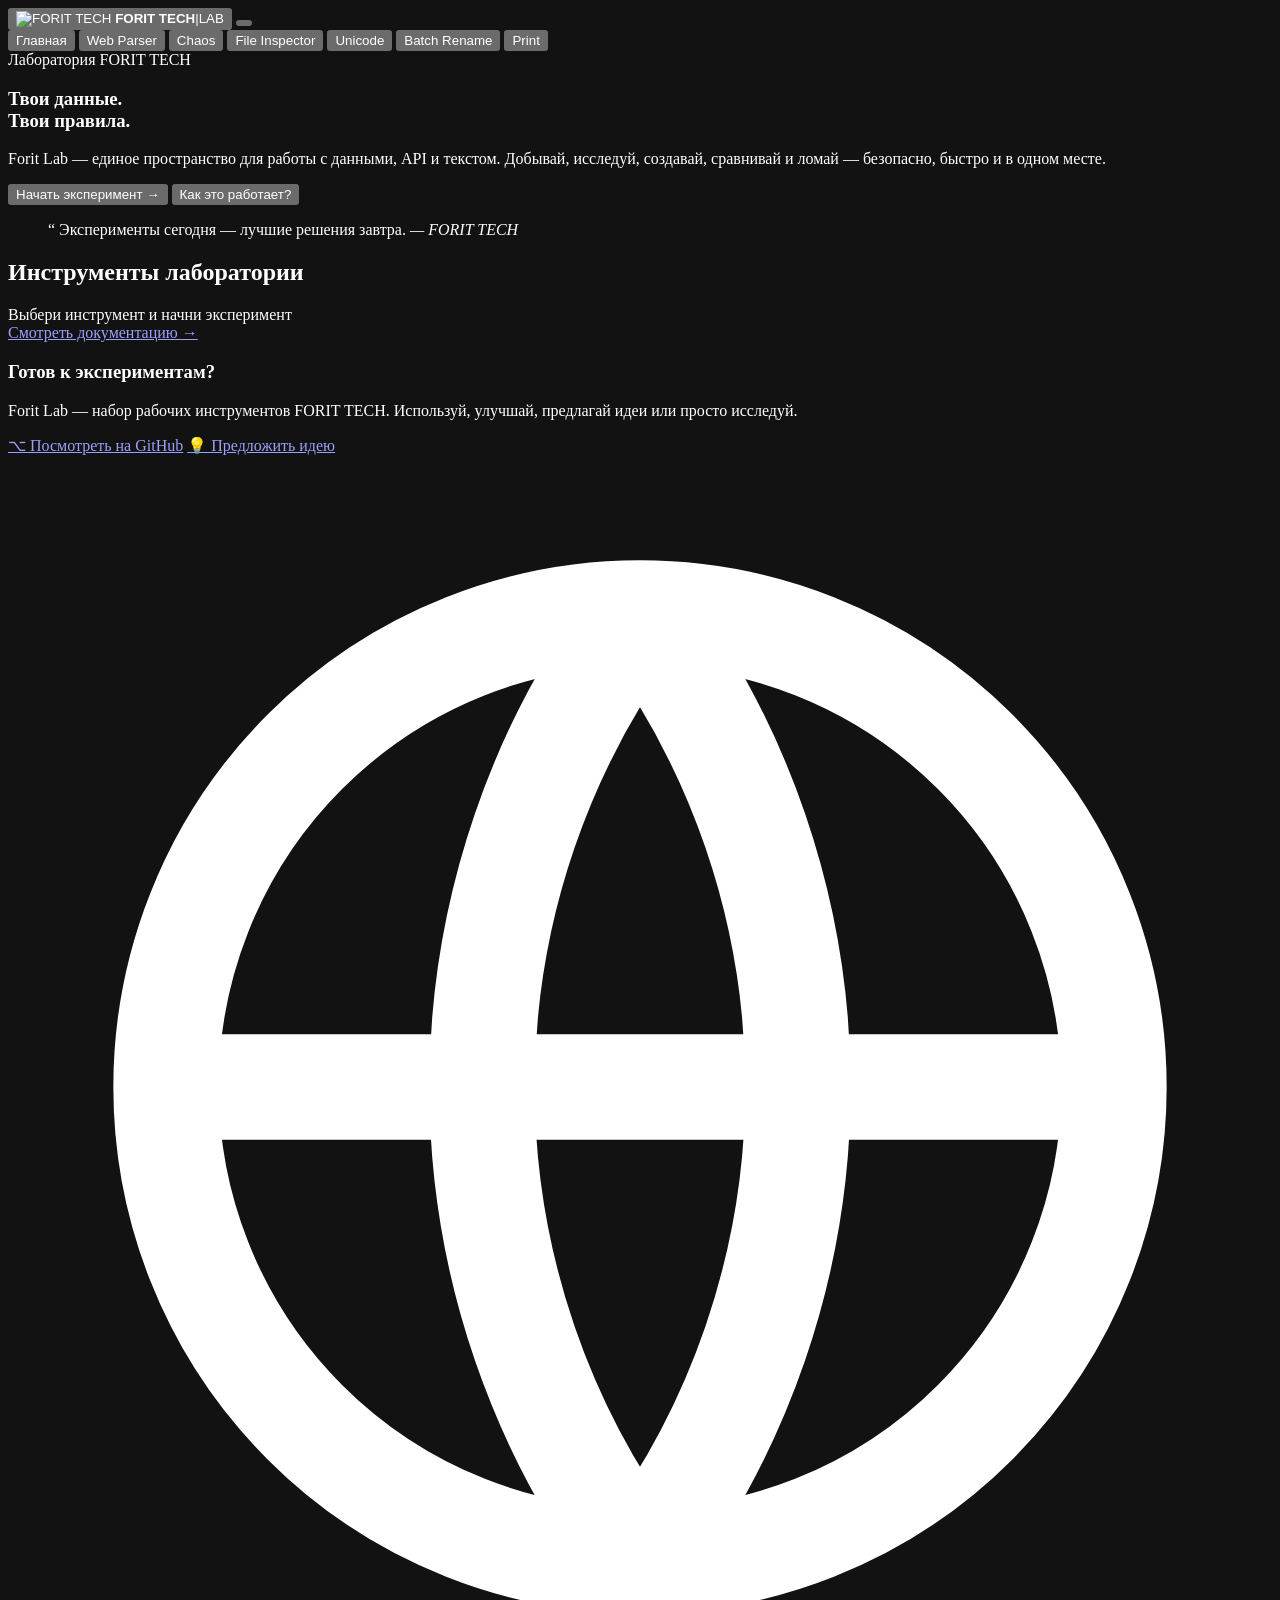
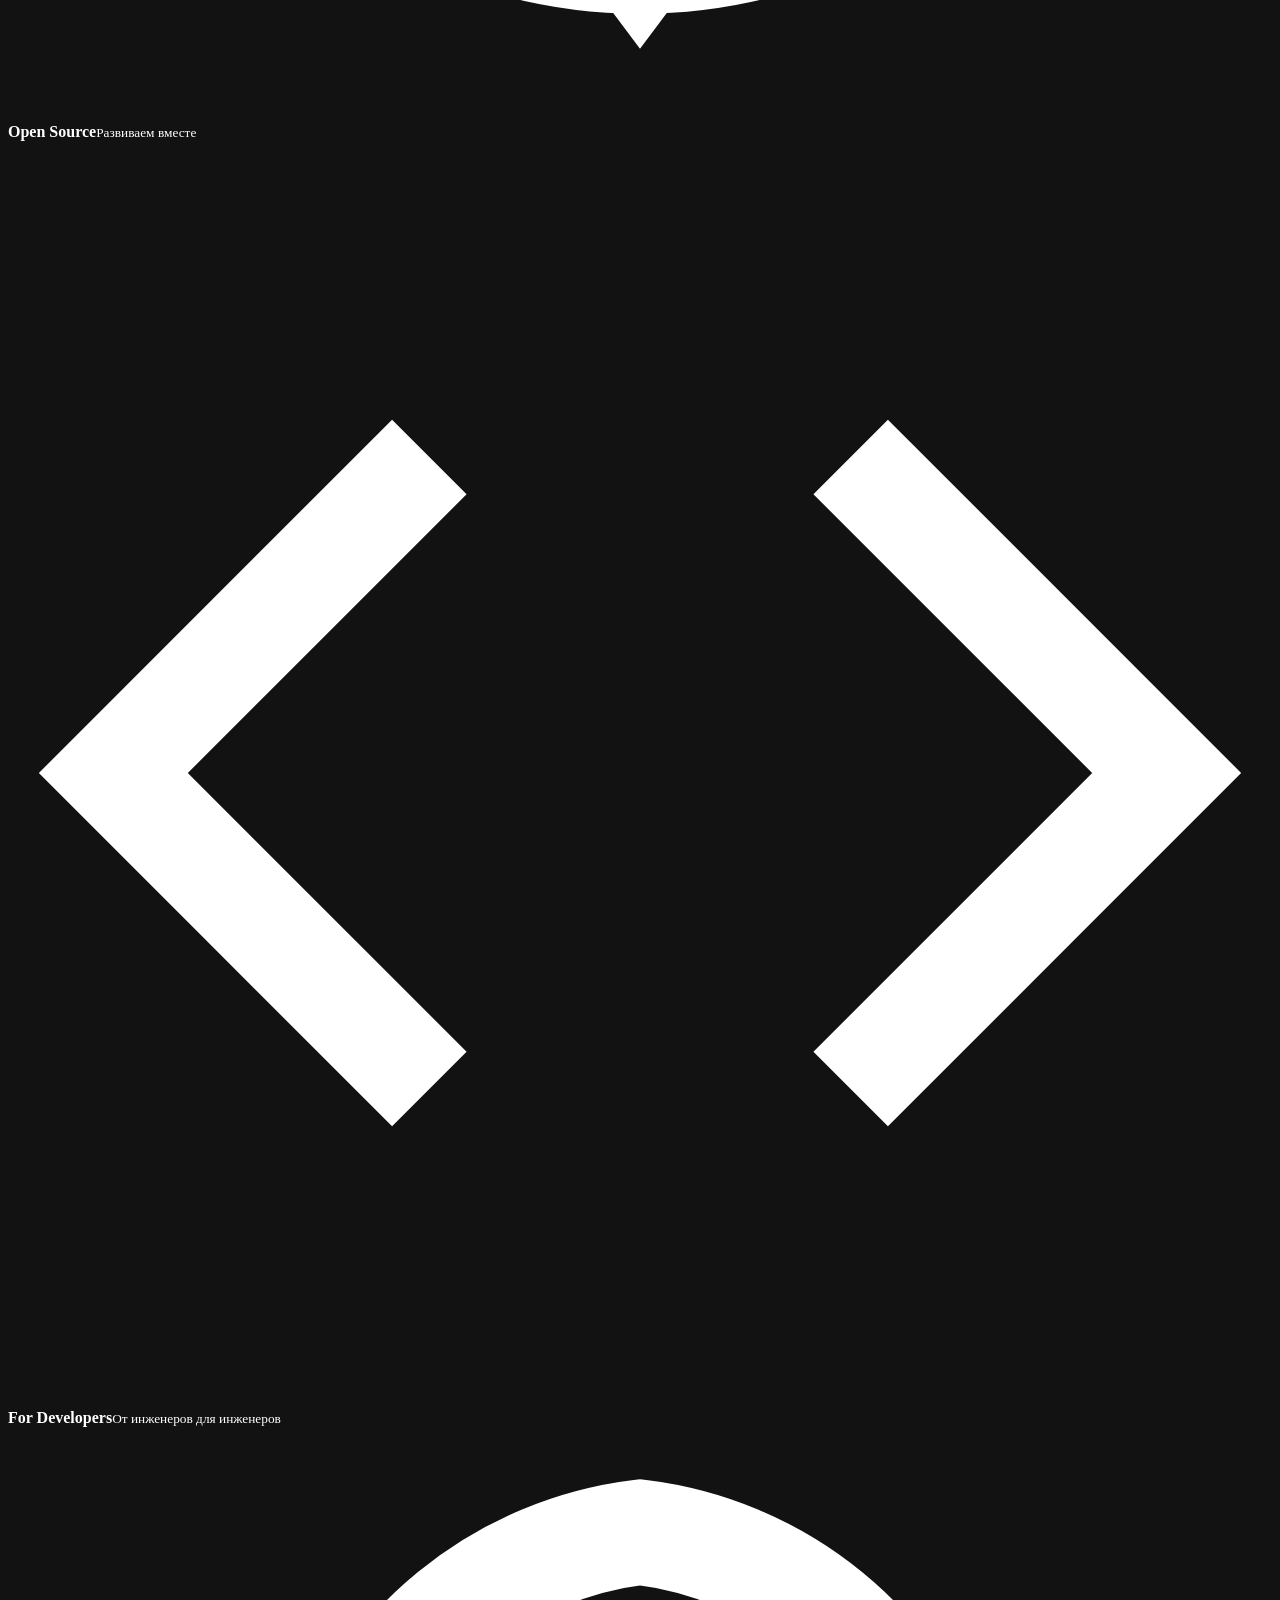
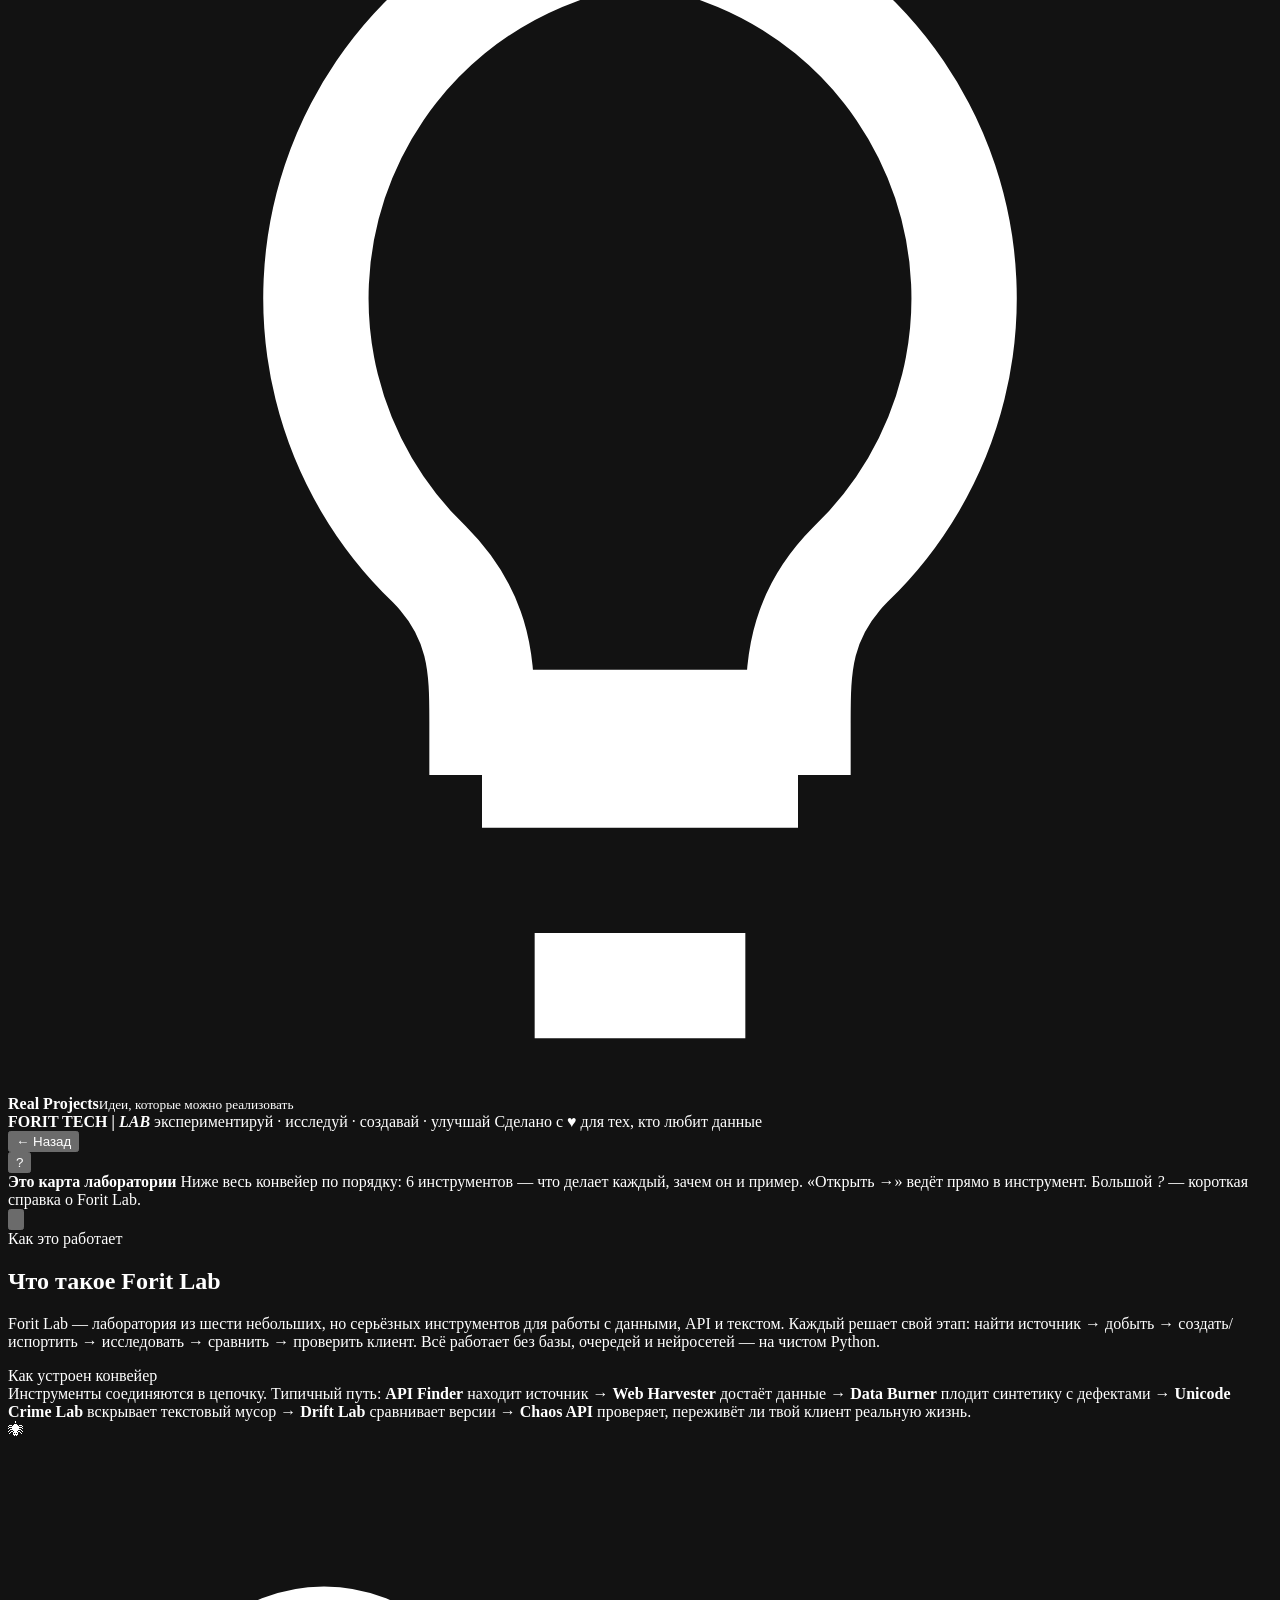
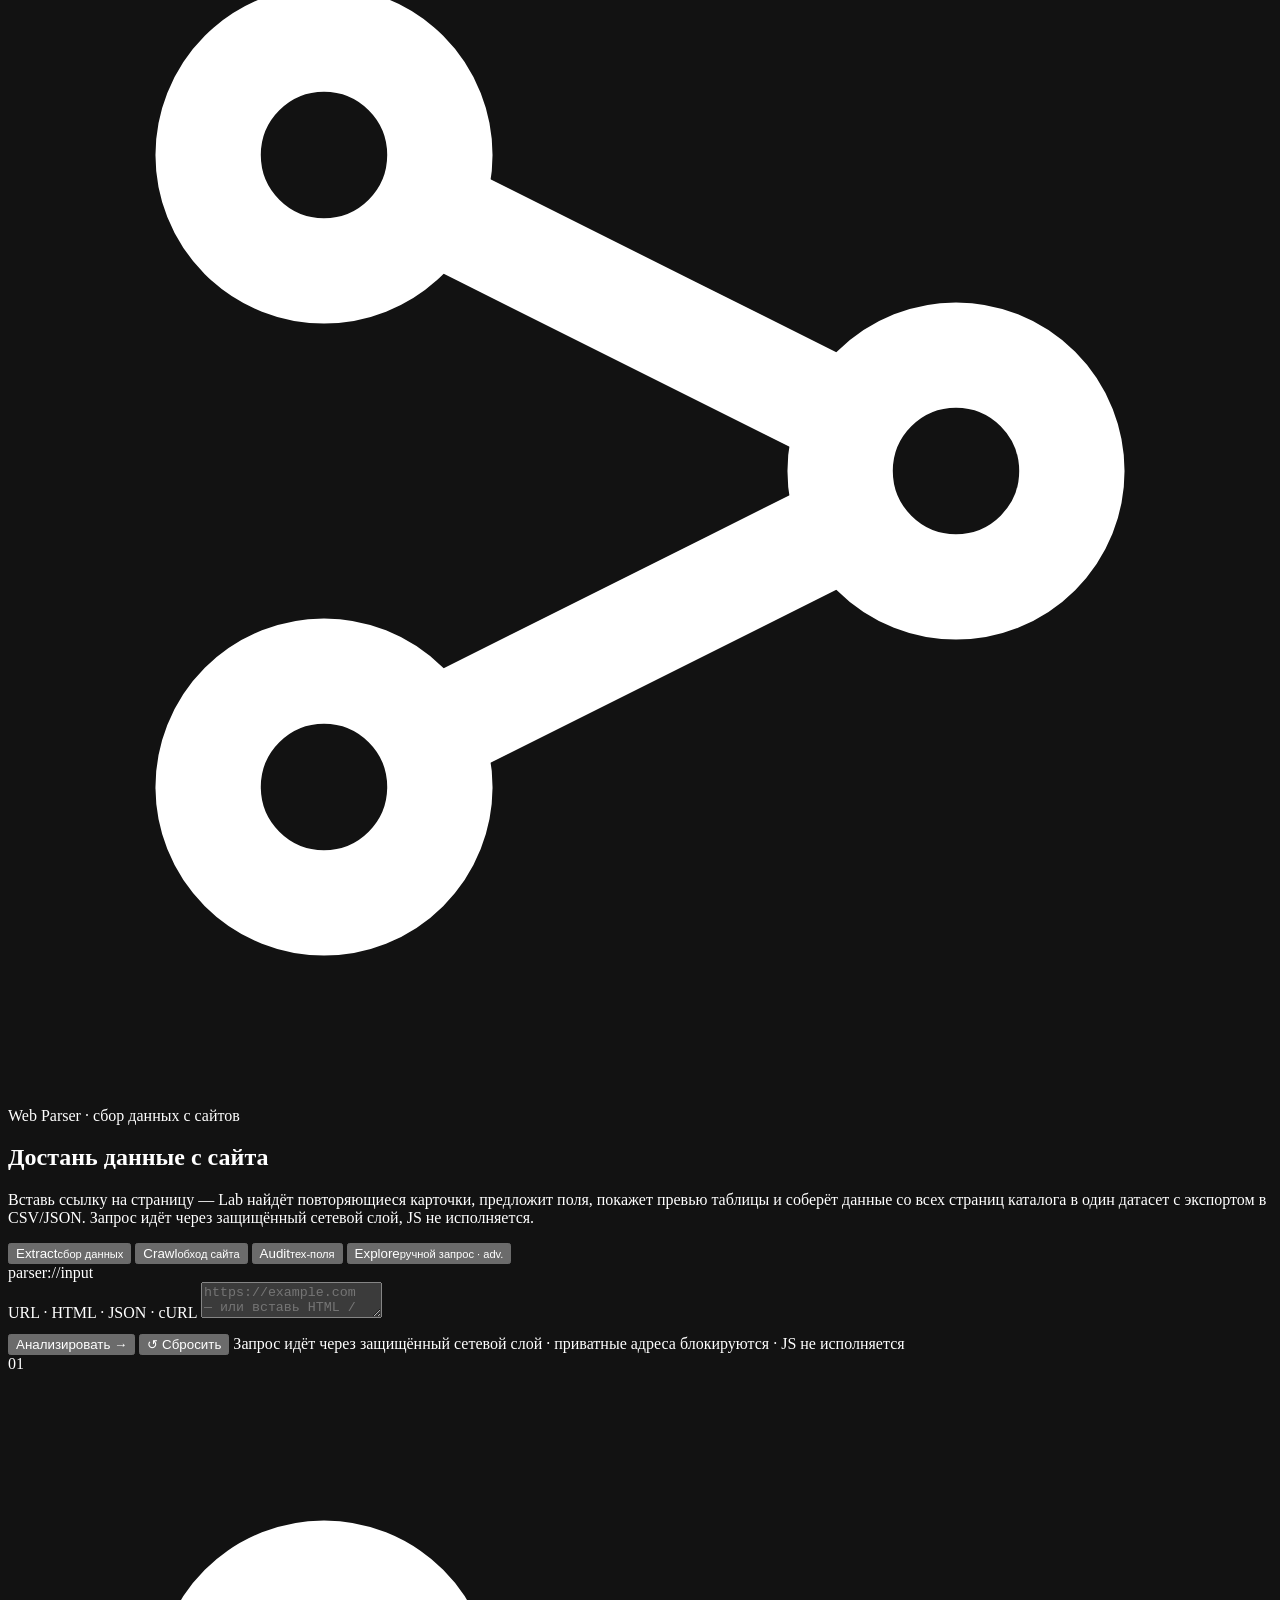
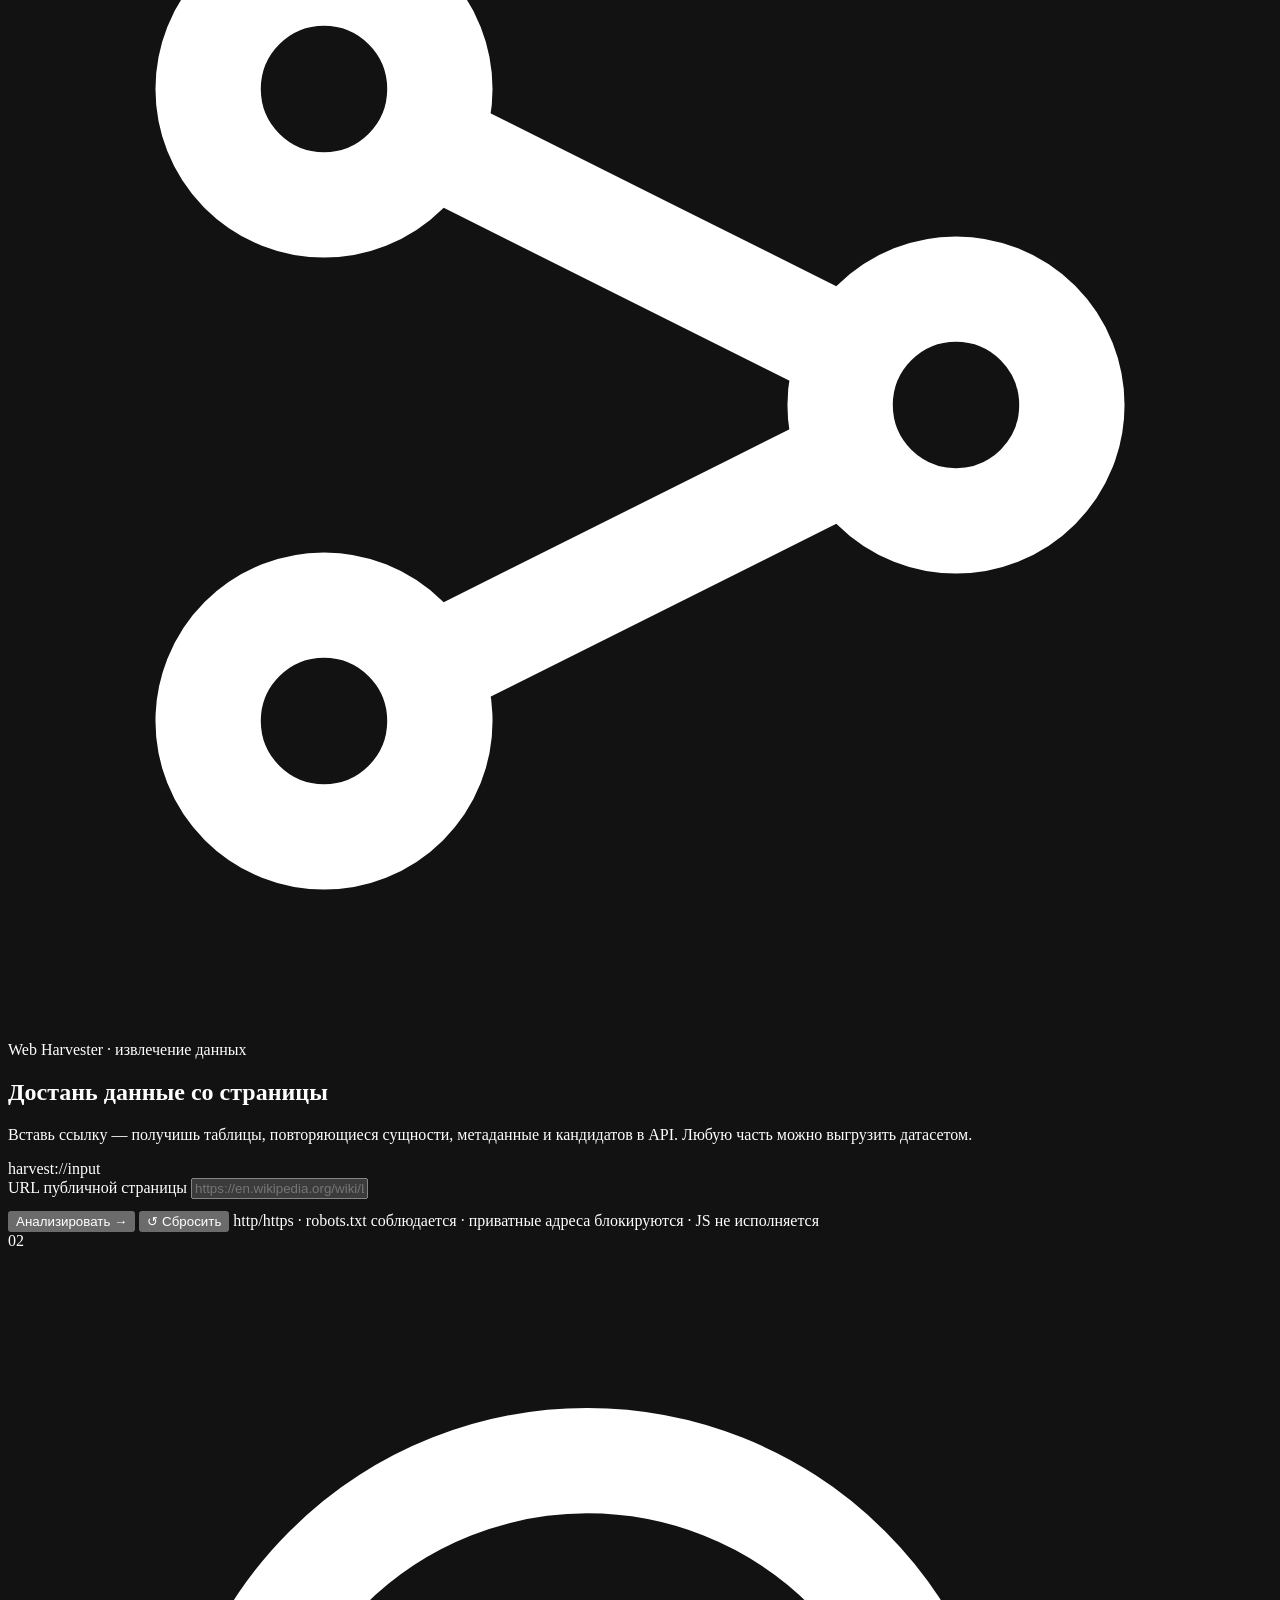
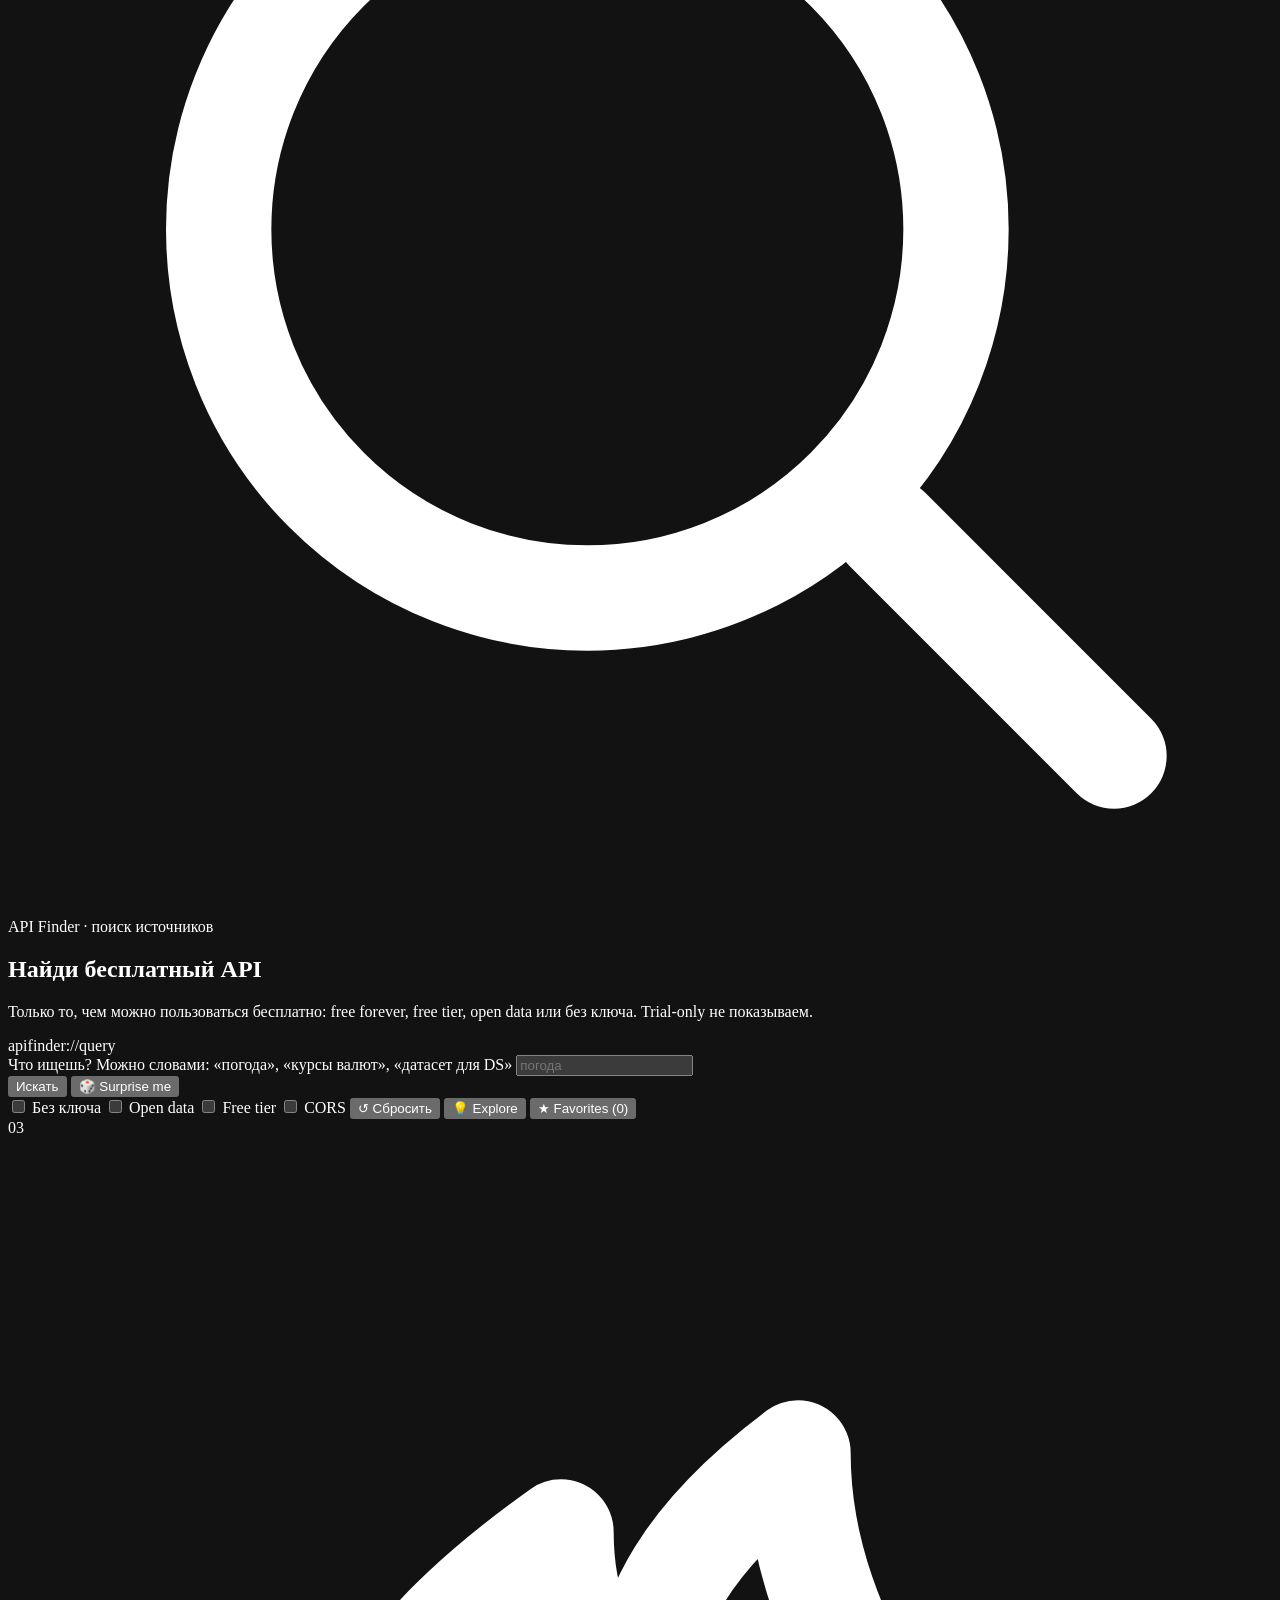
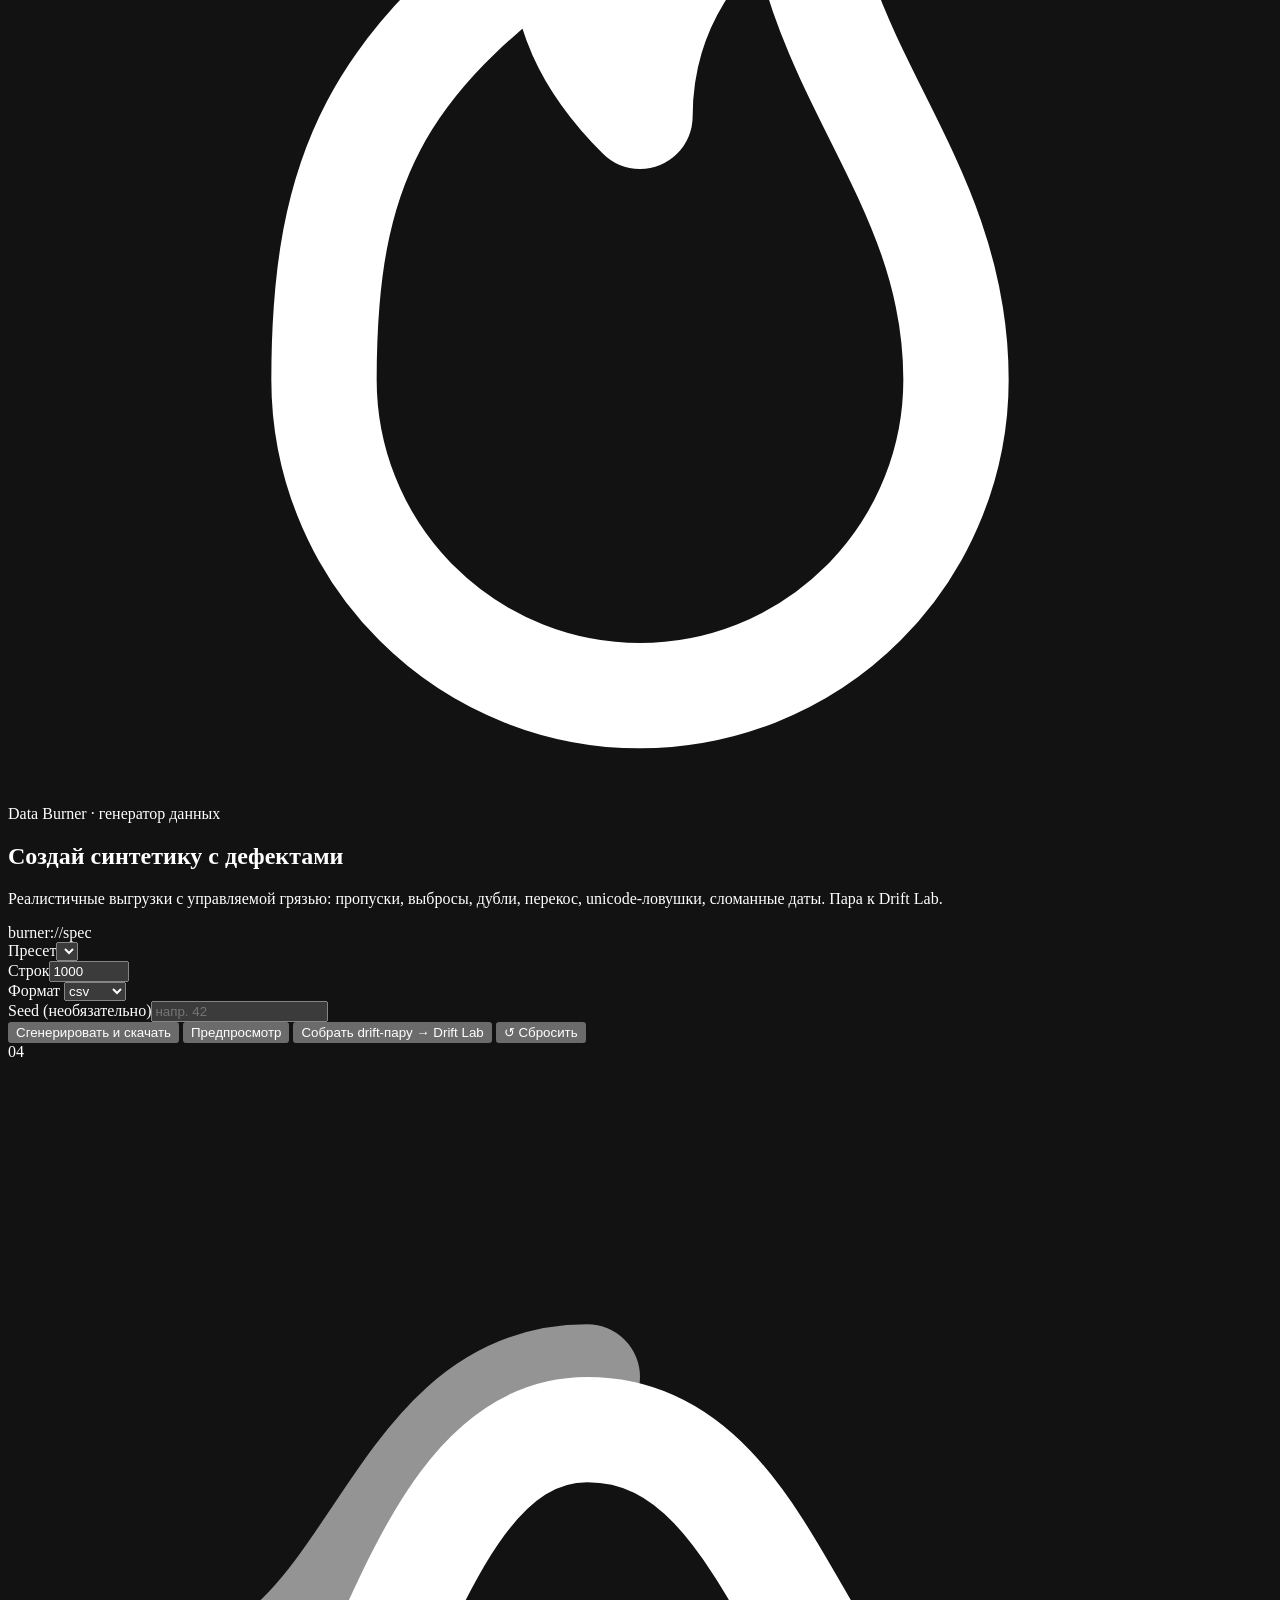
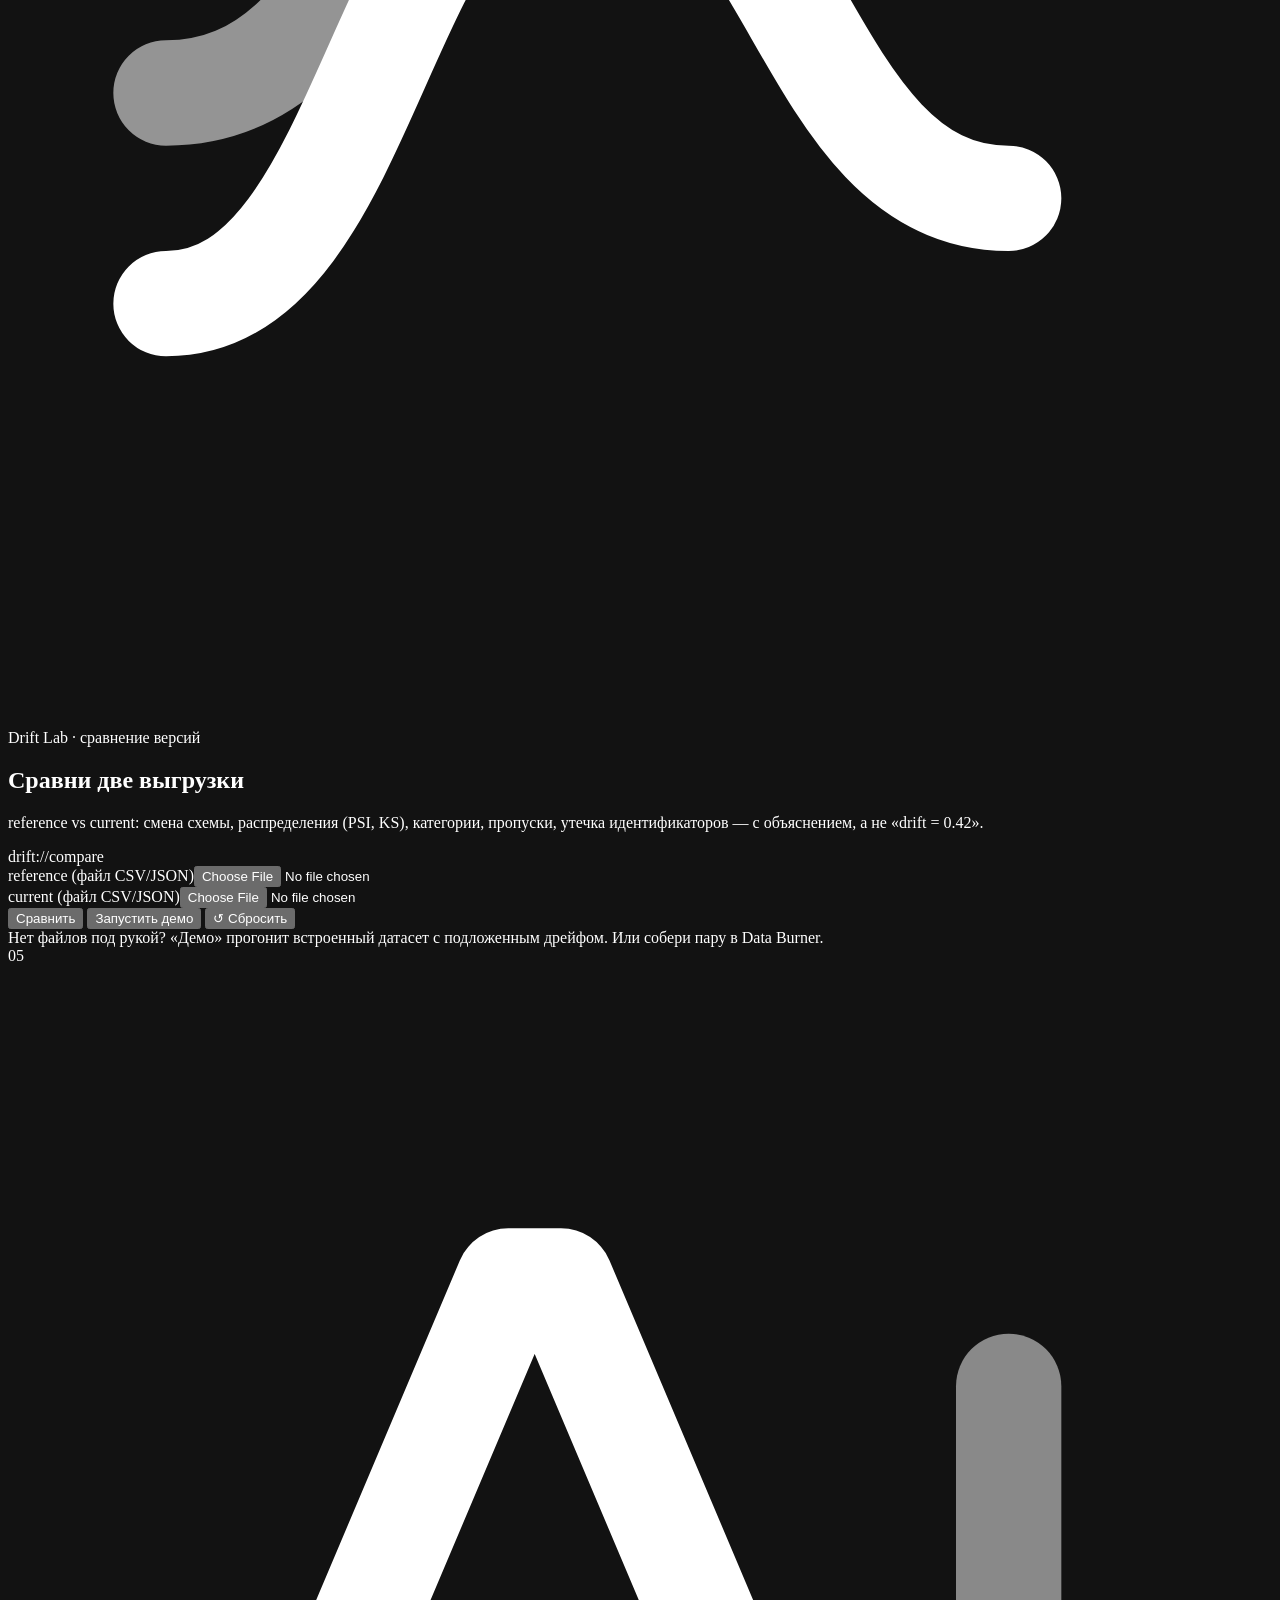
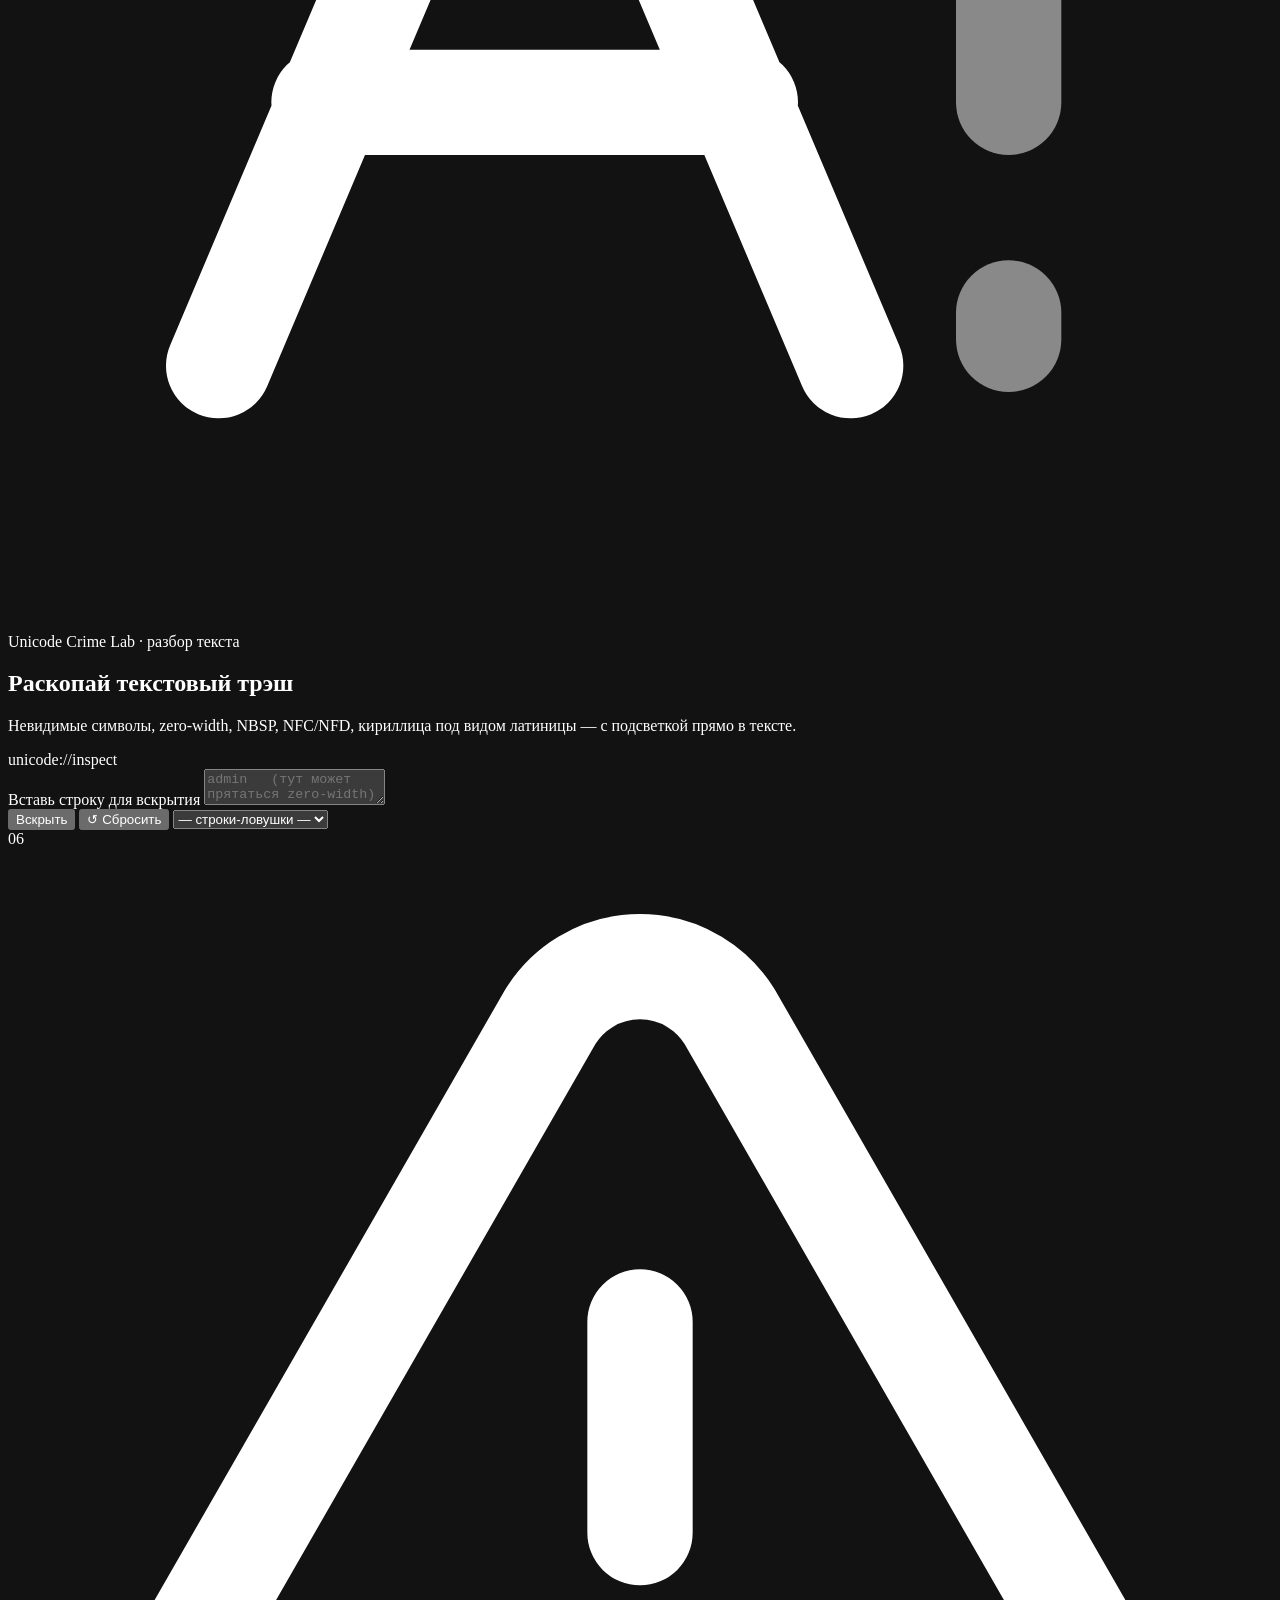
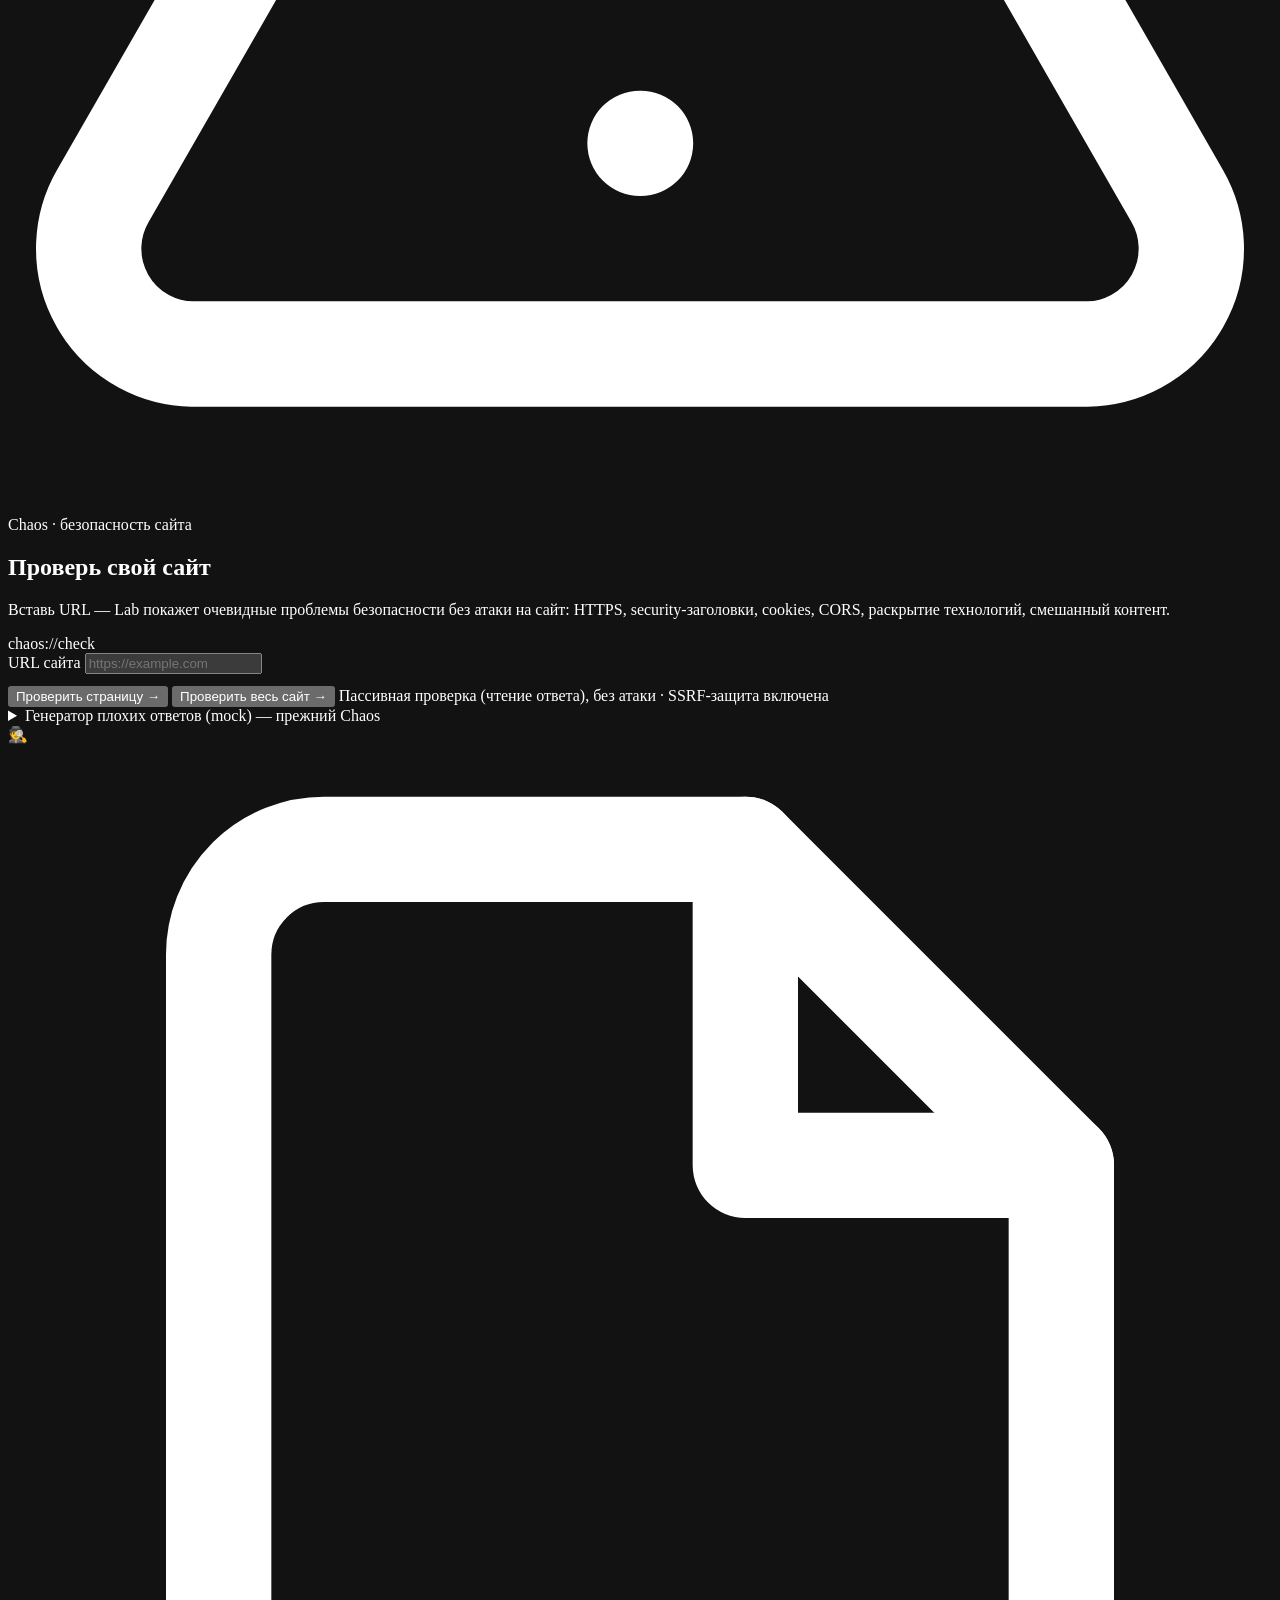
==== commit f41bfb99: "fix: исправить URL-запросы и проблемы ручной приёмки" ====
--- a/app/static/index.html
+++ b/app/static/index.html
@@ -157,15 +157,15 @@
         <div class="th-text">
           <div class="eyebrow">Web Parser · сбор данных с сайтов</div>
           <h2>Достань данные с сайта</h2>
-          <p>Вставь ссылку, HTML, JSON или строку <code>curl</code> — Lab определит источник данных и поможет собрать их в таблицу. <span class="muted">Субфаза 1a: определение источника. Извлечение полей, обход и экспорт — в следующих субфазах.</span></p>
+          <p>Вставь ссылку на страницу — Lab найдёт повторяющиеся карточки, предложит поля, покажет превью таблицы и соберёт данные со всех страниц каталога в один датасет с экспортом в CSV/JSON. <span class="muted">Запрос идёт через защищённый сетевой слой, JS не исполняется.</span></p>
         </div>
       </div>
 
       <div class="pa-modes" id="paModes" role="tablist" aria-label="Режимы Web Parser">
-        <button class="pa-mode" data-mode="extract" role="tab">Extract<small>сбор данных</small></button>
+        <button class="pa-mode active" data-mode="extract" role="tab" aria-selected="true">Extract<small>сбор данных</small></button>
         <button class="pa-mode" data-mode="crawl" role="tab">Crawl<small>обход сайта</small></button>
         <button class="pa-mode" data-mode="audit" role="tab">Audit<small>тех-поля</small></button>
-        <button class="pa-mode active" data-mode="explore" role="tab" aria-selected="true">Explore<small>разбор источника</small></button>
+        <button class="pa-mode" data-mode="explore" role="tab">Explore<small>ручной запрос · adv.</small></button>
       </div>
 
       <div class="console">
